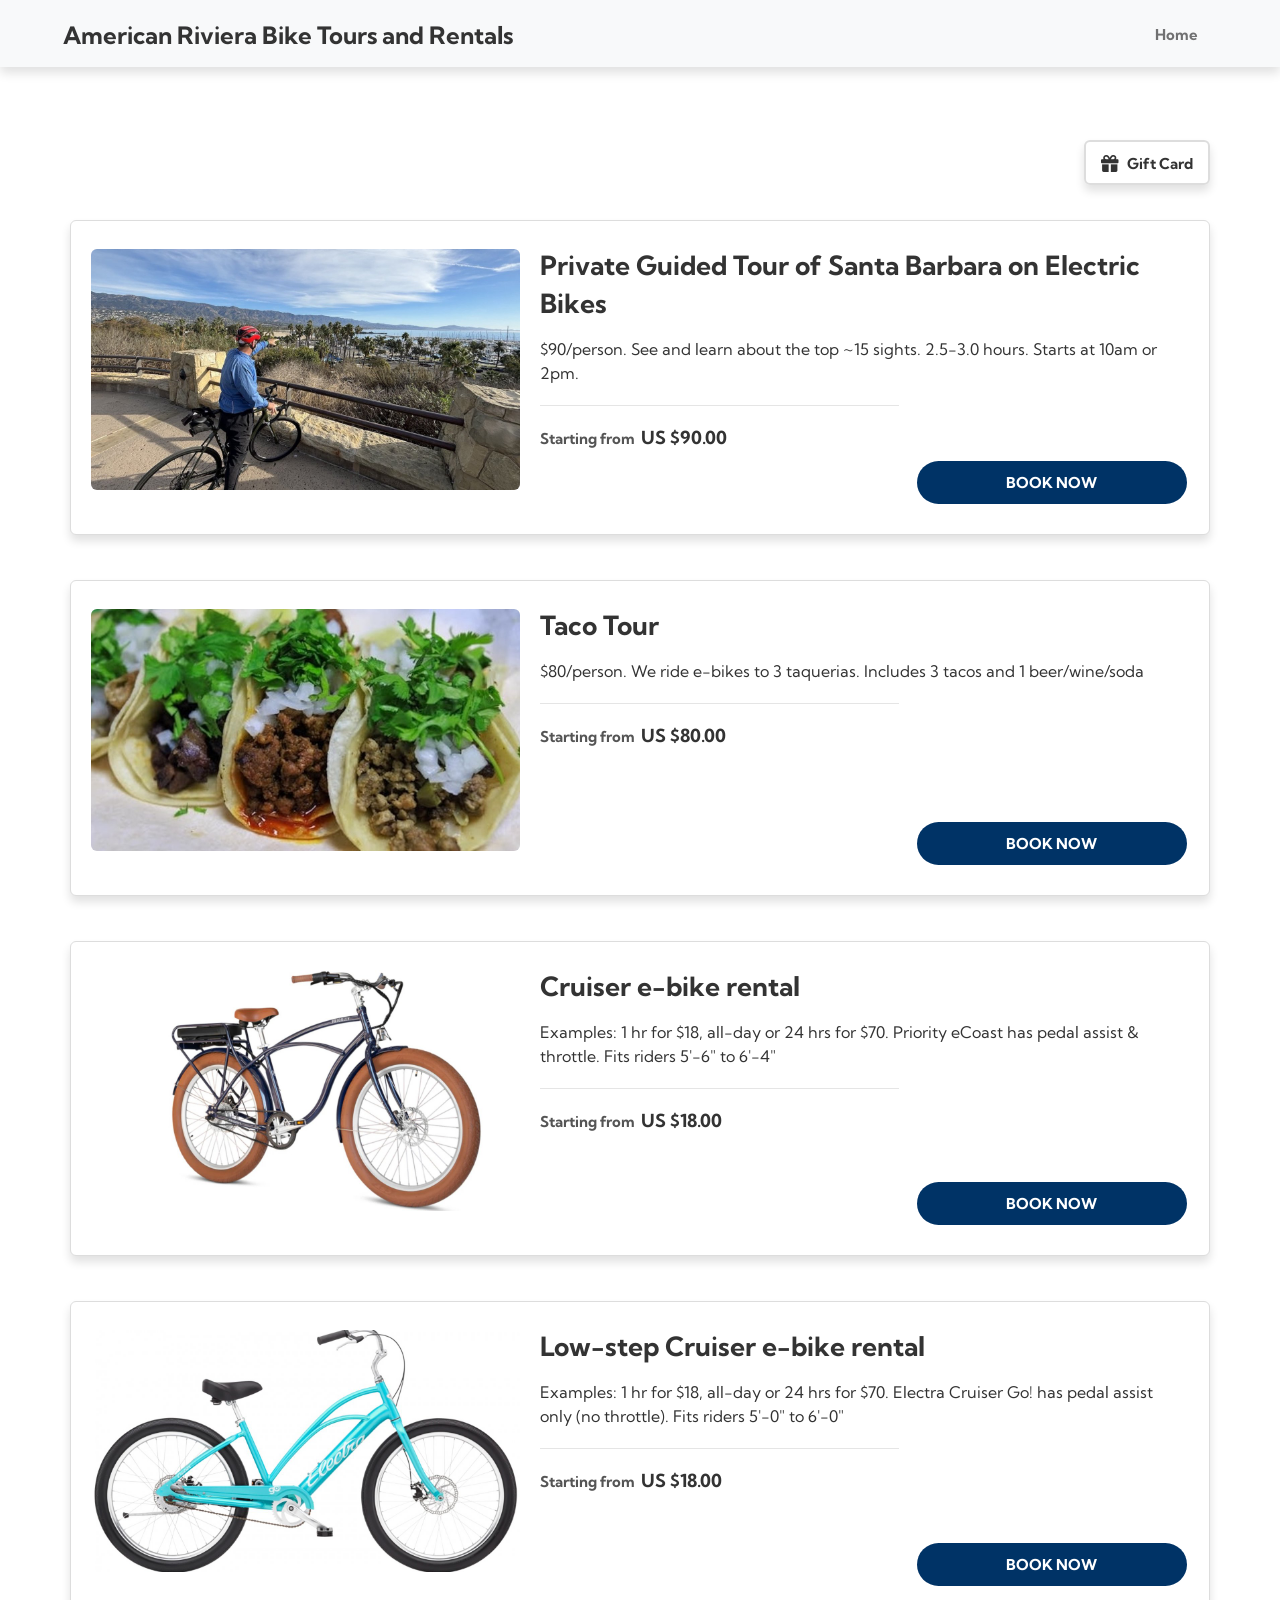
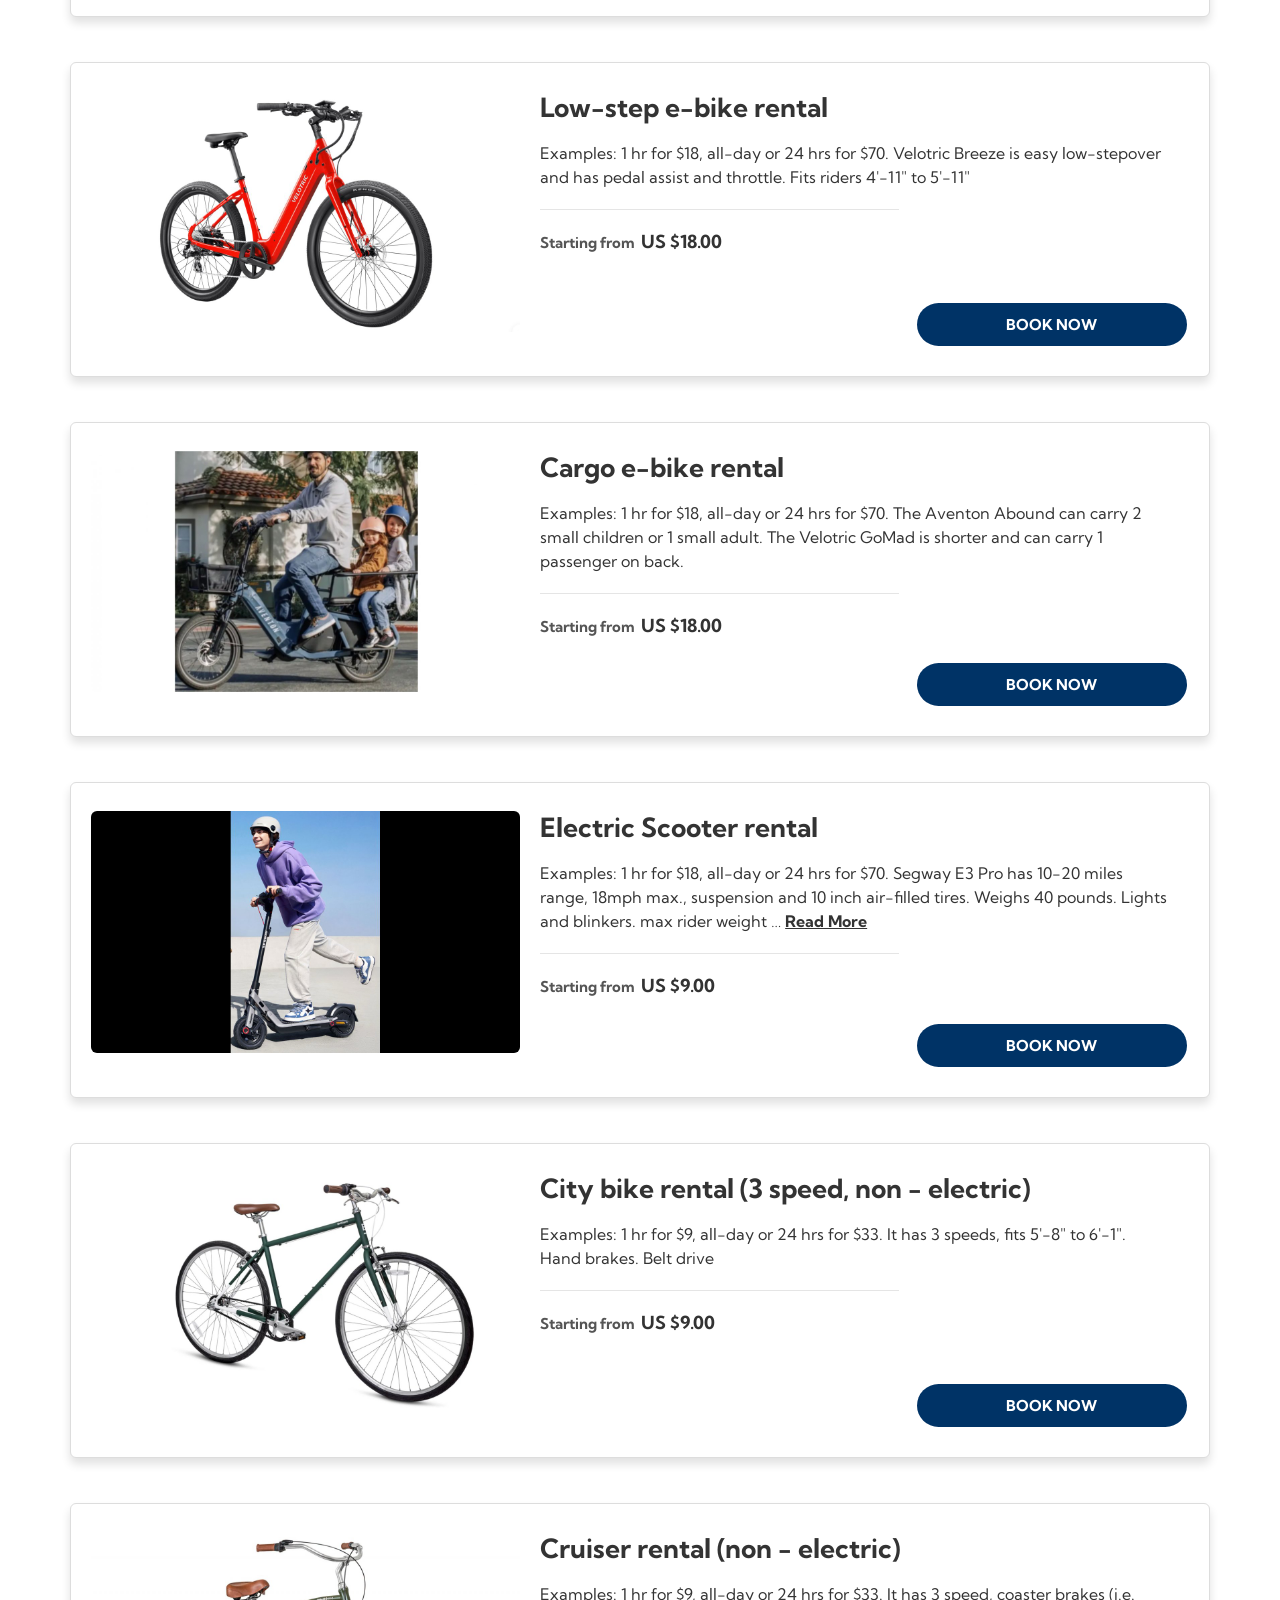
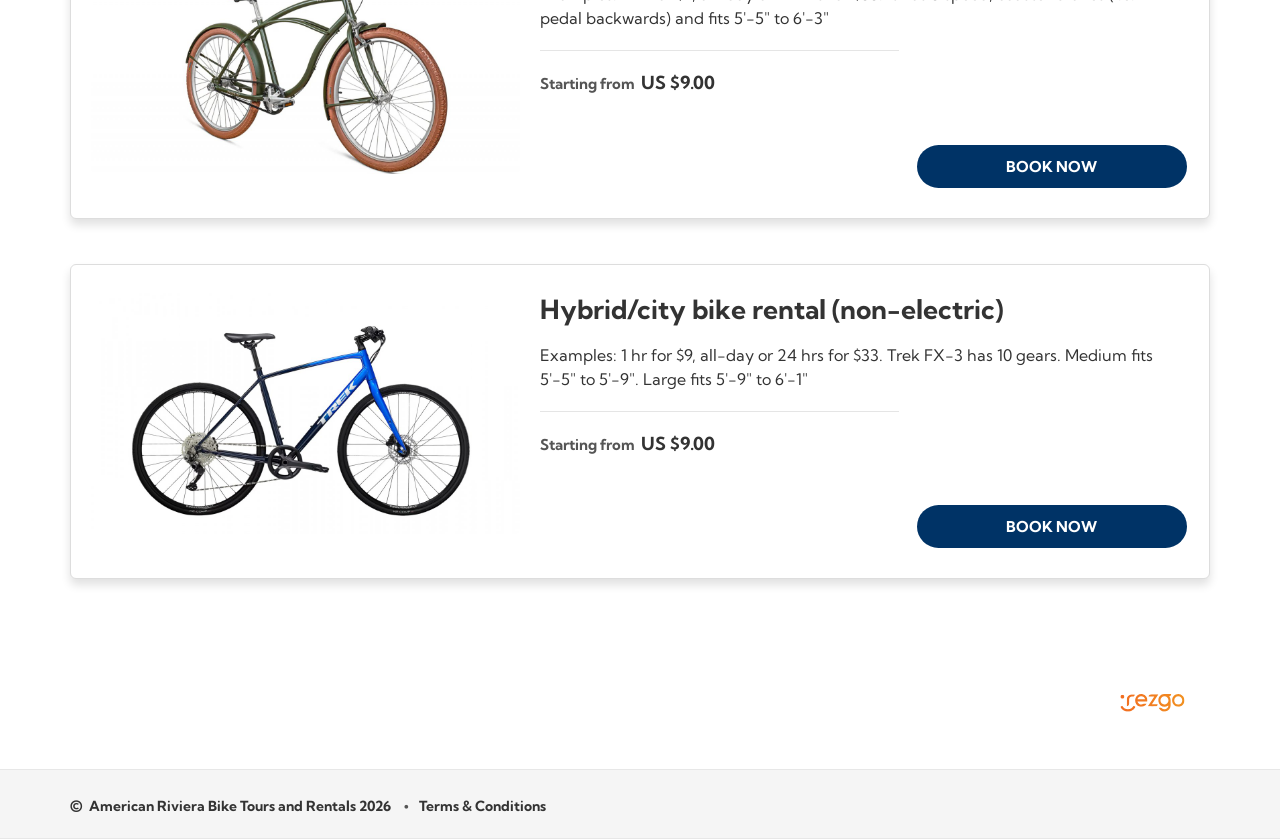
==== index.html @ 4d736d2f "first commit Co-Authored-By: Claude Opus 4.8 <noreply@anthropic.com> Claude-Session: https://claude." ====
<!DOCTYPE html>
<html lang="en">
<head>
  <meta charset="utf-8">
  <meta name="viewport" content="width=device-width, initial-scale=1, maximum-scale=5">
  <meta name="description" content="Rezgo | Tour and Activity Booking">
  <meta name="author" content="Rezgo">
  <title>American Riviera Bike Tours and Rentals | Home</title>

  <!-- Local vendor styles (were CDN: Bootstrap 5.2.1, Font Awesome, Google Fonts) -->
  <link href="assets/css/bootstrap.min.css" rel="stylesheet">
  <link href="assets/css/fontawesome.min.css" rel="stylesheet">
  <link href="assets/css/fonts.css" rel="stylesheet">
  <!-- Rezgo default template stylesheet (vendored, Google-Fonts imports removed) -->
  <link href="assets/css/rezgo.css?v=14.7.16" rel="stylesheet">

  <!-- Rezgo default template theme (from original inline <style>) -->
  <style>
    :root {
      --transition: 0.3s ease all;
      --default-box-shadow: rgb(0 0 0 / 12%) 0px 6px 10px;
      --subtle-gray: rgba(0,0,0,0.03);
      --header-gray: hsl(210, 0%, 33%);
      --subheader-gray: hsl(210, 0%, 55%);
      --hover-text-color: rgba(0,0,0,0.65);
      --kumbh: 'Kumbh Sans', sans-serif;
      --rezgo-orange: #ff6a0e;
      --rezgo-teal: #007F82;
      --navy-blue: #0D4191;
      --blue: #003366;
      --green: #398439;
      --yellow: #FF9900;
      --red: #CC0000;
      --dark-red: #990000;
    }
    body { font-family: var(--kumbh); margin-top: 100px; }
    .container { width: auto; padding: 5px 15px; }
    #rezgo-default-header { box-shadow: var(--default-box-shadow); padding: 3px 0 0px; }
    .navbar-header { display: flex; align-items: center; }
    .navbar-expand-lg .navbar-collapse { flex-basis: 100%; }
    #rezgo-default-header .rezgo-default-brand {
      font-size: 24px; font-weight: 600; color: #333; white-space: nowrap;
      overflow: hidden; transition: var(--transition); padding: 15px 0;
      overflow-x: hidden; width: 80%;
    }
    .navbar-company-logo { height: auto; padding: 0; }
    .navbar-toggle { margin-left: auto; }
    .company-logo-img { width: 100%; height: auto; object-fit: contain; max-width: 130px; aspect-ratio: 2 / 1; }
    #rezgo-default-header .rezgo-default-brand:hover { opacity: 0.70; }
    .rezgo-default-list-items { font-size: 15px; font-weight: 600; padding: 5px 15px 5px 0; }
    .rezgo-default-wrapper { max-width:1170px; margin:0 auto; }
    footer {
      padding: 15px 0 5px; background-color: #f5f5f5;
      border-top: 1px solid #e7e7e7; border-bottom: 1px solid #e7e7e7; font-size: 14px;
    }
    .rezgo-footer-brand, .rezgo-footer-brand a {
      font-weight: 600; color: #333; transition: var(--transition); text-decoration: none;
    }
    .rezgo-footer-brand a:hover { opacity: 0.70; text-decoration: none; }
    .rezgo-default-footer-copyright { font-size: 20px; margin-right: 3px; }
    .rezgo-default-footer-separator {
      display: inline-block; font-size: 20px; margin: 0 10px; color: #555;
      transform: scale(1.4); transform-origin: center;
    }
    @media (min-width: 768px){
      .rezgo-default-wrapper { display: flex; align-items: center; }
      .navbar-collapse { margin-left: auto!important; }
    }
    @media (min-width: 768px){
      .navbar>.container .navbar-brand { margin-left: 0; }
    }
    @media only screen and (min-device-width : 320px) and (max-device-width : 480px) {
      #rezgo-default-header .rezgo-default-brand { text-overflow: ellipsis; width: 70%; font-size: 20px; }
    }
  </style>
  <style>
    /* Change button label of 'more detail' on list page */
    .rezgo-btn-detail span { display:none; }
    .rezgo-btn-detail:after { content: 'Book Now'; }
  </style>
</head>
<body>
    <!-- Start: HEADER -->
    <header>
      <nav id="rezgo-default-header" class="navbar navbar-expand-lg bg-light fixed-top" role="navigation">
        <div class="container-md rezgo-default-wrapper">
          <a class="navbar-brand rezgo-default-brand" href="index.html">American Riviera Bike Tours and Rentals</a>
          <button type="button" class="navbar-toggler" data-bs-toggle="collapse" data-bs-target="#navbarToggle" aria-controls="navbarToggle" aria-expanded="false" aria-label="Toggle navigation">
            <span class="navbar-toggler-icon"></span>
          </button>
          <div id="navbarToggle" class="collapse navbar-collapse">
            <ul class="nav navbar-nav navbar-right ms-auto mb-lg-0">
              <li class="rezgo-default-list-items nav-item"><a href="index.html" class="nav-link">Home</a></li>
            </ul>
          </div>
        </div>
      </nav>
    </header>
    <!-- End: HEADER -->

    <!-- Start: REZGO (was an iframe on the original site; content inlined for the local rebuild) -->
    <div class="rezgo-default-wrapper">
<div id="rezgo-index-wrp" class="container-fluid rezgo-container" role="main">
  <div class="row">
	  
<div class="col-12 top-bar-order">
	<div class="left-flex-wrap">
			<div id="rezgo-tourlist-promo" class="rezgo-tourlist-promo-container ">
				<a id="rezgo-tourlist-promo-toggle" onclick="$('.rezgo-tourlist-promo').slideToggle(200); $(this).find('.fa-chevron-down').toggleClass('active'); return false;" style=""> 
					<span>
						<i class="fas fa-tags"></i><span>&nbsp;</span>
						Promo Code<span>&nbsp;</span><i class="fas fa-chevron-down "></i>
					</span>
				</a>
				<div class="rezgo-tourlist-promo " style="display:none;">
					<div>
													<form class="form-inline" id="rezgo-promo-form" role="form">
								<input type="text" class="form-control" id="rezgo-promo-code" name="promo" placeholder="Enter Promo Code" value="" required="">
								<div class="input-group-btn">
									<span class="btn-check"></span>
									<button class="btn rezgo-btn-default" type="submit">
										<span>Apply</span>
									</button>
								</div>
							
							</form>
											</div>
				</div>
			</div>
			
			</div> <!-- left-flex-wrap -->
	<div class="right-flex-wrap">
					<div id="rezgo-gift-link-use">
				<a class="rezgo-gift-link" href="https://riviera.rezgo.com/gift-card" target="_parent">
					<i class="fas fa-gift fa-lg"></i><span>&nbsp;Gift Card</span>
				</a>
			</div>
			</div> <!-- right-flex-wrap -->
</div> <!-- top-bar-order -->
	<div class="rezgo-list-view-container">
		<section class="col-12" id="rezgo-list-content" aria-labelledby="rezgo-tour-list"><div class="rezgo-ajax-container" id="rezgo-ajax-container-1" style="display: block;">
					<br>
	
	
		
			
		<div class="rezgo-list-item" id="rezgo-item-364051" role="document" tabindex="0">
			<div class="row rezgo-tour">
				<div class="col-12">
					<div class="row">
							<div class="rezgo-tour-list col-12 float-start">
																	<div class="col-12 col-sm-5 col-md-5 rezgo-list-image float-start">
										<a href="https://riviera.rezgo.com/details/364051/private-guided-tour-of-santa-barbara-on-electric-bikes" target="_parent">
											<img src="assets/img/tours/private-guided-tour-santa-barbara.jpg" border="0" alt="Private Guided Tour of Santa Barbara on Electric Bikes">
										</a>
										<div class="visible-xs visible-sm rezgo-image-spacer"></div>
									</div>
								<h2><a href="https://riviera.rezgo.com/details/364051/private-guided-tour-of-santa-barbara-on-electric-bikes" target="_parent">Private Guided Tour of Santa Barbara on Electric Bikes</a>&nbsp;
									<span class="rezgo-list-star-rating"></span>
								</h2>
																	<p>
										$90/person. See and learn about the top ~15 sights. 2.5-3.0 hours. Starts at 10am or 2pm.									</p>
								<article class="rezgo-info-left col-sm-12 col-md-12 col-lg-4 float-start">
									
																			<p class="rezgo-list-price">
											<strong class="rezgo-starting-label"><span>Starting from</span></strong>
										<span class="rezgo-starting-price"><span>US&nbsp;$90.00</span></span>
										</p>
																	</article>
							</div>
							<div class="col-12 col-sm-12 col-md-12 col-lg-3 float-end rezgo-detail">
								<span class="btn-check"></span>
								<a role="button" href="https://riviera.rezgo.com/details/364051/private-guided-tour-of-santa-barbara-on-electric-bikes" class="btn rezgo-btn-detail btn-lg btn-block" target="_parent"><span>More details</span></a>
							</div>
							<div class="clearfix"></div>
						</div>
				</div><!-- // .row -->
			</div><!-- // .rezgo-tour -->
		</div><!-- // .rezgo-list-item -->
		
			
		<div class="rezgo-list-item" id="rezgo-item-403888" role="document" tabindex="0">
			<div class="row rezgo-tour">
				<div class="col-12">
					<div class="row">
							<div class="rezgo-tour-list col-12 float-start">
																	<div class="col-12 col-sm-5 col-md-5 rezgo-list-image float-start">
										<a href="https://riviera.rezgo.com/details/403888/taco-tour" target="_parent">
											<img src="assets/img/tours/taco-tour.jpg" border="0" alt="Taco Tour">
										</a>
										<div class="visible-xs visible-sm rezgo-image-spacer"></div>
									</div>
								<h2><a href="https://riviera.rezgo.com/details/403888/taco-tour" target="_parent">Taco Tour</a>&nbsp;
									<span class="rezgo-list-star-rating"></span>
								</h2>
																	<p>
										$80/person. We ride e-bikes to 3 taquerias. Includes 3 tacos and 1 beer/wine/soda									</p>
								<article class="rezgo-info-left col-sm-12 col-md-12 col-lg-4 float-start">
									
																			<p class="rezgo-list-price">
											<strong class="rezgo-starting-label"><span>Starting from</span></strong>
										<span class="rezgo-starting-price"><span>US&nbsp;$80.00</span></span>
										</p>
																	</article>
							</div>
							<div class="col-12 col-sm-12 col-md-12 col-lg-3 float-end rezgo-detail">
								<span class="btn-check"></span>
								<a role="button" href="https://riviera.rezgo.com/details/403888/taco-tour" class="btn rezgo-btn-detail btn-lg btn-block" target="_parent"><span>More details</span></a>
							</div>
							<div class="clearfix"></div>
						</div>
				</div><!-- // .row -->
			</div><!-- // .rezgo-tour -->
		</div><!-- // .rezgo-list-item -->
		
			
		<div class="rezgo-list-item" id="rezgo-item-364054" role="document" tabindex="0">
			<div class="row rezgo-tour">
				<div class="col-12">
					<div class="row">
							<div class="rezgo-tour-list col-12 float-start">
																	<div class="col-12 col-sm-5 col-md-5 rezgo-list-image float-start">
										<a href="https://riviera.rezgo.com/details/364054/cruiser-e-bike-rental" target="_parent">
											<img src="assets/img/tours/cruiser-ebike-rental.jpg" border="0" alt="Cruiser e-bike rental">
										</a>
										<div class="visible-xs visible-sm rezgo-image-spacer"></div>
									</div>
								<h2><a href="https://riviera.rezgo.com/details/364054/cruiser-e-bike-rental" target="_parent">Cruiser e-bike rental</a>&nbsp;
									<span class="rezgo-list-star-rating"></span>
								</h2>
																	<p>
										Examples: 1 hr for $18, all-day or 24 hrs for $70. Priority eCoast has pedal assist &amp; throttle. Fits riders 5'-6" to 6'-4"									</p>
								<article class="rezgo-info-left col-sm-12 col-md-12 col-lg-4 float-start">
									
																			<p class="rezgo-list-price">
											<strong class="rezgo-starting-label"><span>Starting from</span></strong>
										<span class="rezgo-starting-price"><span>US&nbsp;$18.00</span></span>
										</p>
																	</article>
							</div>
							<div class="col-12 col-sm-12 col-md-12 col-lg-3 float-end rezgo-detail">
								<span class="btn-check"></span>
								<a role="button" href="https://riviera.rezgo.com/details/364054/cruiser-e-bike-rental" class="btn rezgo-btn-detail btn-lg btn-block" target="_parent"><span>More details</span></a>
							</div>
							<div class="clearfix"></div>
						</div>
				</div><!-- // .row -->
			</div><!-- // .rezgo-tour -->
		</div><!-- // .rezgo-list-item -->
		
			
		<div class="rezgo-list-item" id="rezgo-item-364604" role="document" tabindex="0">
			<div class="row rezgo-tour">
				<div class="col-12">
					<div class="row">
							<div class="rezgo-tour-list col-12 float-start">
																	<div class="col-12 col-sm-5 col-md-5 rezgo-list-image float-start">
										<a href="https://riviera.rezgo.com/details/364604/low-step-cruiser-e-bike-rental" target="_parent">
											<img src="assets/img/tours/low-step-cruiser-ebike-rental.jpg" border="0" alt="Low-step Cruiser e-bike rental">
										</a>
										<div class="visible-xs visible-sm rezgo-image-spacer"></div>
									</div>
								<h2><a href="https://riviera.rezgo.com/details/364604/low-step-cruiser-e-bike-rental" target="_parent">Low-step Cruiser e-bike rental</a>&nbsp;
									<span class="rezgo-list-star-rating"></span>
								</h2>
																	<p>
										Examples: 1 hr for $18, all-day or 24 hrs for $70. Electra Cruiser Go! has pedal assist only (no throttle). Fits riders 5'-0" to 6'-0"									</p>
								<article class="rezgo-info-left col-sm-12 col-md-12 col-lg-4 float-start">
									
																			<p class="rezgo-list-price">
											<strong class="rezgo-starting-label"><span>Starting from</span></strong>
										<span class="rezgo-starting-price"><span>US&nbsp;$18.00</span></span>
										</p>
																	</article>
							</div>
							<div class="col-12 col-sm-12 col-md-12 col-lg-3 float-end rezgo-detail">
								<span class="btn-check"></span>
								<a role="button" href="https://riviera.rezgo.com/details/364604/low-step-cruiser-e-bike-rental" class="btn rezgo-btn-detail btn-lg btn-block" target="_parent"><span>More details</span></a>
							</div>
							<div class="clearfix"></div>
						</div>
				</div><!-- // .row -->
			</div><!-- // .rezgo-tour -->
		</div><!-- // .rezgo-list-item -->
		
			
		<div class="rezgo-list-item" id="rezgo-item-405838" role="document" tabindex="0">
			<div class="row rezgo-tour">
				<div class="col-12">
					<div class="row">
							<div class="rezgo-tour-list col-12 float-start">
																	<div class="col-12 col-sm-5 col-md-5 rezgo-list-image float-start">
										<a href="https://riviera.rezgo.com/details/405838/low-step-e-bike-rental" target="_parent">
											<img src="assets/img/tours/low-step-ebike-rental.jpg" border="0" alt="Low-step e-bike rental">
										</a>
										<div class="visible-xs visible-sm rezgo-image-spacer"></div>
									</div>
								<h2><a href="https://riviera.rezgo.com/details/405838/low-step-e-bike-rental" target="_parent">Low-step e-bike rental</a>&nbsp;
									<span class="rezgo-list-star-rating"></span>
								</h2>
																	<p>
										Examples: 1 hr for $18, all-day or 24 hrs for $70. Velotric Breeze is easy low-stepover and has pedal assist and throttle. Fits riders 4'-11" to 5'-11"									</p>
								<article class="rezgo-info-left col-sm-12 col-md-12 col-lg-4 float-start">
									
																			<p class="rezgo-list-price">
											<strong class="rezgo-starting-label"><span>Starting from</span></strong>
										<span class="rezgo-starting-price"><span>US&nbsp;$18.00</span></span>
										</p>
																	</article>
							</div>
							<div class="col-12 col-sm-12 col-md-12 col-lg-3 float-end rezgo-detail">
								<span class="btn-check"></span>
								<a role="button" href="https://riviera.rezgo.com/details/405838/low-step-e-bike-rental" class="btn rezgo-btn-detail btn-lg btn-block" target="_parent"><span>More details</span></a>
							</div>
							<div class="clearfix"></div>
						</div>
				</div><!-- // .row -->
			</div><!-- // .rezgo-tour -->
		</div><!-- // .rezgo-list-item -->
		
			
		<div class="rezgo-list-item" id="rezgo-item-364116" role="document" tabindex="0">
			<div class="row rezgo-tour">
				<div class="col-12">
					<div class="row">
							<div class="rezgo-tour-list col-12 float-start">
																	<div class="col-12 col-sm-5 col-md-5 rezgo-list-image float-start">
										<a href="https://riviera.rezgo.com/details/364116/cargo-e-bike-rental" target="_parent">
											<img src="assets/img/tours/cargo-ebike-rental.jpg" border="0" alt="Cargo e-bike rental">
										</a>
										<div class="visible-xs visible-sm rezgo-image-spacer"></div>
									</div>
								<h2><a href="https://riviera.rezgo.com/details/364116/cargo-e-bike-rental" target="_parent">Cargo e-bike rental</a>&nbsp;
									<span class="rezgo-list-star-rating"></span>
								</h2>
																	<p>
										Examples: 1 hr for $18, all-day or 24 hrs for $70. The Aventon Abound can carry 2 small children or 1 small adult. The Velotric GoMad is shorter and can carry 1 passenger on back.									</p>
								<article class="rezgo-info-left col-sm-12 col-md-12 col-lg-4 float-start">
									
																			<p class="rezgo-list-price">
											<strong class="rezgo-starting-label"><span>Starting from</span></strong>
										<span class="rezgo-starting-price"><span>US&nbsp;$18.00</span></span>
										</p>
																	</article>
							</div>
							<div class="col-12 col-sm-12 col-md-12 col-lg-3 float-end rezgo-detail">
								<span class="btn-check"></span>
								<a role="button" href="https://riviera.rezgo.com/details/364116/cargo-e-bike-rental" class="btn rezgo-btn-detail btn-lg btn-block" target="_parent"><span>More details</span></a>
							</div>
							<div class="clearfix"></div>
						</div>
				</div><!-- // .row -->
			</div><!-- // .rezgo-tour -->
		</div><!-- // .rezgo-list-item -->
		
			
		<div class="rezgo-list-item" id="rezgo-item-410020" role="document" tabindex="0">
			<div class="row rezgo-tour">
				<div class="col-12">
					<div class="row">
							<div class="rezgo-tour-list col-12 float-start">
																	<div class="col-12 col-sm-5 col-md-5 rezgo-list-image float-start">
										<a href="https://riviera.rezgo.com/details/410020/electric-scooter-rental" target="_parent">
											<img src="assets/img/tours/electric-scooter-rental.jpg" border="0" alt="Electric Scooter rental">
										</a>
										<div class="visible-xs visible-sm rezgo-image-spacer"></div>
									</div>
								<h2><a href="https://riviera.rezgo.com/details/410020/electric-scooter-rental" target="_parent">Electric Scooter rental</a>&nbsp;
									<span class="rezgo-list-star-rating"></span>
								</h2>
																	<p>
										Examples: 1 hr for $18, all-day or 24 hrs for $70. Segway E3 Pro has 10-20 miles range, 18mph max., suspension and 10 inch air-filled tires. Weighs 40 pounds. Lights and blinkers. max rider weight												…  <a class="underline-link" href="https://riviera.rezgo.com/details/410020/electric-scooter-rental" target="_parent">read more</a>
																				</p>
								<article class="rezgo-info-left col-sm-12 col-md-12 col-lg-4 float-start">
									
																			<p class="rezgo-list-price">
											<strong class="rezgo-starting-label"><span>Starting from</span></strong>
										<span class="rezgo-starting-price"><span>US&nbsp;$9.00</span></span>
										</p>
																	</article>
							</div>
							<div class="col-12 col-sm-12 col-md-12 col-lg-3 float-end rezgo-detail">
								<span class="btn-check"></span>
								<a role="button" href="https://riviera.rezgo.com/details/410020/electric-scooter-rental" class="btn rezgo-btn-detail btn-lg btn-block" target="_parent"><span>More details</span></a>
							</div>
							<div class="clearfix"></div>
						</div>
				</div><!-- // .row -->
			</div><!-- // .rezgo-tour -->
		</div><!-- // .rezgo-list-item -->
		
			
		<div class="rezgo-list-item" id="rezgo-item-408925" role="document" tabindex="0">
			<div class="row rezgo-tour">
				<div class="col-12">
					<div class="row">
							<div class="rezgo-tour-list col-12 float-start">
																	<div class="col-12 col-sm-5 col-md-5 rezgo-list-image float-start">
										<a href="https://riviera.rezgo.com/details/408925/city-bike-rental-3-speed-non-electric" target="_parent">
											<img src="assets/img/tours/city-bike-rental-3-speed.jpg" border="0" alt="City bike rental (3 speed, non - electric)">
										</a>
										<div class="visible-xs visible-sm rezgo-image-spacer"></div>
									</div>
								<h2><a href="https://riviera.rezgo.com/details/408925/city-bike-rental-3-speed-non-electric" target="_parent">City bike rental (3 speed, non - electric)</a>&nbsp;
									<span class="rezgo-list-star-rating"></span>
								</h2>
																	<p>
										Examples: 1 hr for $9, all-day or 24 hrs for $33. It has 3 speeds, fits 5'-8" to 6'-1". Hand brakes. Belt drive									</p>
								<article class="rezgo-info-left col-sm-12 col-md-12 col-lg-4 float-start">
									
																			<p class="rezgo-list-price">
											<strong class="rezgo-starting-label"><span>Starting from</span></strong>
										<span class="rezgo-starting-price"><span>US&nbsp;$9.00</span></span>
										</p>
																	</article>
							</div>
							<div class="col-12 col-sm-12 col-md-12 col-lg-3 float-end rezgo-detail">
								<span class="btn-check"></span>
								<a role="button" href="https://riviera.rezgo.com/details/408925/city-bike-rental-3-speed-non-electric" class="btn rezgo-btn-detail btn-lg btn-block" target="_parent"><span>More details</span></a>
							</div>
							<div class="clearfix"></div>
						</div>
				</div><!-- // .row -->
			</div><!-- // .rezgo-tour -->
		</div><!-- // .rezgo-list-item -->
		
			
		<div class="rezgo-list-item" id="rezgo-item-364122" role="document" tabindex="0">
			<div class="row rezgo-tour">
				<div class="col-12">
					<div class="row">
							<div class="rezgo-tour-list col-12 float-start">
																	<div class="col-12 col-sm-5 col-md-5 rezgo-list-image float-start">
										<a href="https://riviera.rezgo.com/details/364122/cruiser-rental-non-electric" target="_parent">
											<img src="assets/img/tours/cruiser-rental-non-electric.jpg" border="0" alt="Cruiser rental (non - electric)">
										</a>
										<div class="visible-xs visible-sm rezgo-image-spacer"></div>
									</div>
								<h2><a href="https://riviera.rezgo.com/details/364122/cruiser-rental-non-electric" target="_parent">Cruiser rental (non - electric)</a>&nbsp;
									<span class="rezgo-list-star-rating"></span>
								</h2>
																	<p>
										Examples: 1 hr for $9, all-day or 24 hrs for $33. It has 3 speed, coaster brakes (i.e. pedal backwards) and fits 5'-5" to 6'-3"									</p>
								<article class="rezgo-info-left col-sm-12 col-md-12 col-lg-4 float-start">
									
																			<p class="rezgo-list-price">
											<strong class="rezgo-starting-label"><span>Starting from</span></strong>
										<span class="rezgo-starting-price"><span>US&nbsp;$9.00</span></span>
										</p>
																	</article>
							</div>
							<div class="col-12 col-sm-12 col-md-12 col-lg-3 float-end rezgo-detail">
								<span class="btn-check"></span>
								<a role="button" href="https://riviera.rezgo.com/details/364122/cruiser-rental-non-electric" class="btn rezgo-btn-detail btn-lg btn-block" target="_parent"><span>More details</span></a>
							</div>
							<div class="clearfix"></div>
						</div>
				</div><!-- // .row -->
			</div><!-- // .rezgo-tour -->
		</div><!-- // .rezgo-list-item -->
		
			
		<div class="rezgo-list-item" id="rezgo-item-364100" role="document" tabindex="0">
			<div class="row rezgo-tour">
				<div class="col-12">
					<div class="row">
							<div class="rezgo-tour-list col-12 float-start">
																	<div class="col-12 col-sm-5 col-md-5 rezgo-list-image float-start">
										<a href="https://riviera.rezgo.com/details/364100/hybridcity-bike-rental-non-electric" target="_parent">
											<img src="assets/img/tours/hybrid-city-bike-rental-non-electric.jpg" border="0" alt="Hybrid/city bike rental (non-electric)">
										</a>
										<div class="visible-xs visible-sm rezgo-image-spacer"></div>
									</div>
								<h2><a href="https://riviera.rezgo.com/details/364100/hybridcity-bike-rental-non-electric" target="_parent">Hybrid/city bike rental (non-electric)</a>&nbsp;
									<span class="rezgo-list-star-rating"></span>
								</h2>
																	<p>
										Examples: 1 hr for $9, all-day or 24 hrs for $33. Trek FX-3 has 10 gears. Medium fits 5'-5" to 5'-9". Large fits 5'-9" to 6'-1"									</p>
								<article class="rezgo-info-left col-sm-12 col-md-12 col-lg-4 float-start">
									
																			<p class="rezgo-list-price">
											<strong class="rezgo-starting-label"><span>Starting from</span></strong>
										<span class="rezgo-starting-price"><span>US&nbsp;$9.00</span></span>
										</p>
																	</article>
							</div>
							<div class="col-12 col-sm-12 col-md-12 col-lg-3 float-end rezgo-detail">
								<span class="btn-check"></span>
								<a role="button" href="https://riviera.rezgo.com/details/364100/hybridcity-bike-rental-non-electric" class="btn rezgo-btn-detail btn-lg btn-block" target="_parent"><span>More details</span></a>
							</div>
							<div class="clearfix"></div>
						</div>
				</div><!-- // .row -->
			</div><!-- // .rezgo-tour -->
		</div><!-- // .rezgo-list-item -->
		
	
</div>
</section>
		<div class="col-12" id="rezgo-list-content-footer"></div>
		<div class="col-12" id="rezgo-list-content-more">
			<button type="button" class="btn btn-default btn-lg btn-block" id="rezgo-index-more-button" data-rezgo-page="1">
				<span><i class="fas fa-list" style="margin-right: 15px;"></i>Load more items </span>
				<!-- <span> More Items &hellip;</span> -->
			</button>
		</div>
		<div class="col-12" id="rezgo-list-content-bottom">&nbsp;</div>
	</div><!-- // .rezgo-list-container -->
</div><!-- // .rezgo-container -->
 
<div class="container-fluid">
	<div id="rezgo-seal-refid-container">
		 
			</div>
			<div style="float:right;height:auto;margin:10px;display:table;">
			<div style="display:table-cell;vertical-align:bottom;">
				<div style="font-size:24px;">
					<a href="http://www.rezgo.com/features/online-booking/" title="Powering Tour and Activity Businesses Worldwide" style="color:#333;text-decoration:none;" target="_blank">
						<span style="display:inline-block;width:65px;height:65px;text-indent:-9999px;margin-left:4px;background:url(assets/img/rezgo-logo.svg) no-repeat; background-size:contain;">Rezgo</span>
					</a>
				</div>
			</div>
		</div>
</div>
</div><div style="clear: both; display: block; height: 0px;"></div>
    </div>
    <!-- End: REZGO -->

    <!-- Start: FOOTER -->
    <footer>
      <div class="container rezgo-default-wrapper">
        <p class="rezgo-footer-brand"> <span class="rezgo-default-footer-copyright">&copy;</span> American Riviera Bike Tours and Rentals 2026 <span class="rezgo-default-footer-separator">&middot;</span><a href="terms.html">Terms &amp; Conditions</a></p>
      </div>
    </footer>
    <!-- End: FOOTER -->

  <!-- Local vendor scripts -->
  <script src="assets/js/jquery.min.js"></script>
  <script src="assets/js/bootstrap.bundle.min.js"></script>
</body>
</html>
---- assets/css/fonts.css ----
/* Local @font-face for Kumbh Sans + Lato (replaces Google Fonts) */
@font-face{font-family:'Kumbh Sans';font-style:normal;font-weight:300;font-display:swap;src:url('../fonts/kumbh-sans-latin-300-normal.woff2') format('woff2');}
@font-face{font-family:'Kumbh Sans';font-style:normal;font-weight:400;font-display:swap;src:url('../fonts/kumbh-sans-latin-400-normal.woff2') format('woff2');}
@font-face{font-family:'Kumbh Sans';font-style:normal;font-weight:700;font-display:swap;src:url('../fonts/kumbh-sans-latin-700-normal.woff2') format('woff2');}
@font-face{font-family:'Lato';font-style:normal;font-weight:300;font-display:swap;src:url('../fonts/lato-latin-300-normal.woff2') format('woff2');}
@font-face{font-family:'Lato';font-style:normal;font-weight:400;font-display:swap;src:url('../fonts/lato-latin-400-normal.woff2') format('woff2');}
@font-face{font-family:'Lato';font-style:normal;font-weight:700;font-display:swap;src:url('../fonts/lato-latin-700-normal.woff2') format('woff2');}
---- assets/css/rezgo.css ----
@charset "UTF-8";
 

:root {
	--transition: 0.3s ease all;
	--default-box-shadow: rgb(0 0 0 / 12%) 0px 6px 10px;
	--strong-box-shadow: rgb(0 0 0 / 25%) 0px 9px 15px;
	
	--kumbh: 'Kumbh Sans', sans-serif;
	--lato: 'Lato', sans-serif;
	--fontawesome: 'Font Awesome 5 Pro';

	--font-light: 300;
	--font-normal: 500;
	--font-heavy: 600;
	--font-heaviest: 700;

	--booking-receipt-gutter: 100px;
	--booking-receipt-gutter-m: 20px;
	
	
	--background: #ffffff;
	--dark-background: #000000;
	--grey-background: #eeeeee;
	
	--black-text: #333333;
	--white-text: #ffffff;
	--grey-text: #eeeeee;
	
	--header-text: hsl(210, 0%, 33%);
	--subheader-text: hsl(210, 0%, 55%);
	
	--loading-gray: #f4f4f4;
	
	--rezgo-blue: #003366;
	--rezgo-orange: #ff6a0e;
	--rezgo-yellow: #FF9900;
	
	--header: #36669d;
	
	--calendar-avail: #0D4191;
	--calendar-full: #FF9900;
	--calendar-active: #449d44;
	
	--success-color: #398439;
	--error-color: #CC0000;
	--notification-color: #990000;
	
	--select-btn-color: rgba(50, 151, 211, .60);
	--box-shadow: 0 2px 4px rgba(0, 0, 0, 0.1);
	--payment-selected-color: #0570DE;
	--payment-default-color: rgb(109, 110, 120);
	--payment-hovered-color: rgb(48, 49, 61);
	--payment-border-color: rgb(230, 230, 230);
	
}

/* additional bootstrap defaults */
html {
	font-size: 10px;
}

body {
	font-family: var(--kumbh);
	font-weight: var(--font-normal);
	line-height: 1.42857143;
	color: var(--black-text);
	background-color: var(--background);
	font-size: 1.4rem;
}

.container .jumbotron,
.container-fluid .jumbotron {
	border-radius: 6px;
}

b,
strong {
	font-weight: 700;
}

hr {
	margin-top: 20px;
	margin-bottom: 20px;
	opacity: 1;
}

a {
	color: #333;
    text-decoration: none;
    cursor: pointer;
}

a:focus,
a:hover {
	color: #333;
	text-decoration: underline;
}

h1,
h2,
h3 {
	margin-top: 20px;
	margin-bottom: 10px;
}

.h2,
h2 {
	font-size: 30px;
}

.h3,
h3 {
	font-size: 24px;
}

.h4,
h4 {
	font-size: 18px;
}

.h5,
h5 {
	font-size: 14px;
}

.h6,
h6 {
	font-size: 12px;
}

ol,
ul {
	padding-left: 40px;
}

hr {
	margin-top: 20px;
	margin-bottom: 20px;
	border: 0;
	border-top: 1px solid var(--grey-text);
}

blockquote {
	padding: 10px 20px;
	margin: 0 0 20px;
	font-size: 17.5px;
	border-left: 5px solid var(--grey-text);
}

pre {
	display: block;
	padding: 9.5px;
	margin: 0 0 10px;
	font-size: 13px;
	line-height: 1.42857143;
	color: var(--black-text);
	word-break: break-all;
	word-wrap: break-word;
	background-color: #f5f5f5;
	border: 1px solid #ccc;
	border-radius: 4px;
}

.container-fluid {
	padding-right: 15px;
    padding-left: 15px;
    margin-right: auto;
    margin-left: auto;
	width: auto;
}

.tooltip {
	font-size: 1.3rem;
}

.form-control {
	font-size: 14px;
}

.btn-block {
	display: block;
	width: 100%;
}

.btn {
	font-size: 14px;
	padding: 6px 12px;
}

.btn-default {
	color: var(--black-text);
	background-color: var(--background);
	border-color: #ccc;
}

.btn-primary {
	border-color: inherit;
}

.btn-primary:focus,
.btn-primary:hover {
	background-color: var(--rezgo-blue);
	background-position: 0 -15px;
}

.panel-body {
	padding: 15px;
	border-radius: 6px;
}

.panel {
	background-color: var(--background);
	border: 1px solid transparent;
}

.panel-default {
	border-color: #ddd;
}

.panel-group {
	margin-bottom: 20px;
}

.panel-group .panel+.panel {
	margin-top: 5px;
}

.panel-group .panel {
	margin-bottom: 0;
	border-radius: 6px;
}

.btn-group-vertical>.btn-group:after,
.btn-group-vertical>.btn-group:before,
.btn-toolbar:after,
.btn-toolbar:before,
.clearfix:after,
.clearfix:before,
.container-fluid:after,
.container-fluid:before,
.container:after,
.container:before,
.dl-horizontal dd:after,
.dl-horizontal dd:before,
.form-horizontal .form-group:after,
.form-horizontal .form-group:before,
.modal-footer:after,
.modal-footer:before,
.nav:after,
.nav:before,
.navbar-collapse:after,
.navbar-collapse:before,
.navbar-header:after,
.navbar-header:before,
.navbar:after,
.navbar:before,
.pager:after,
.pager:before,
.panel-body:after,
.panel-body:before,
.row:after,
.row:before {
	display: table;
	content: " ";
}

.btn-group-vertical>.btn-group:after,
.btn-toolbar:after,
.clearfix:after,
.container-fluid:after,
.container:after,
.dl-horizontal dd:after,
.form-horizontal .form-group:after,
.modal-footer:after,
.nav:after,
.navbar-collapse:after,
.navbar-header:after,
.navbar:after,
.pager:after,
.panel-body:after,
.row:after {
	clear: both;
}

.panel-title>.small,
.panel-title>.small>a,
.panel-title>a,
.panel-title>small,
.panel-title>small>a {
	color: inherit;
}

.panel-collapse.in {
	display: block;
	border: 0;
}

.panel-collapse.in .panel-body {
	padding: 15px;
	border: 0;
}

select[multiple],
select[size] {
	height: auto;
}

.has-error .form-control,
#rezgo-404-search.has-error,
.chosen-container .chosen-single.has-error,
.chosen-container .chosen-choices.has-error,
#gift-card-number.has-error,
#rezgo-billing-form .form-control.error {
	border: 2px solid var(--error-color)!important;
}

#card-errors,
#rezgo-tips .help-block,
#payment_info .help-block,
.text-danger,
.gift-card-empty-warning,
.error,
.payment_method_error,
.has-error .checkbox,
.has-error .checkbox-inline,
.has-error .control-label,
.has-error .help-block,
.has-error .radio,
.has-error .radio-inline,
.has-error.checkbox label,
.has-error.checkbox-inline label,
.has-error.radio label,
.has-error.radio-inline label {
	color: var(--error-color);
	font-weight: var(--font-heavy);
	font-size: 1.35rem;
}	

.alert {
	padding: 15px;
	margin-bottom: 20px;
	border: 1px solid transparent;
	border-radius: 4px;
}

.alert-warning {
    background-image: -webkit-linear-gradient(top,#fcf8e3 0,#f8efc0 100%);
    background-image: -o-linear-gradient(top,#fcf8e3 0,#f8efc0 100%);
    background-image: -webkit-gradient(linear,left top,left bottom,from(#fcf8e3),to(#f8efc0));
    background-image: linear-gradient(to bottom,#fcf8e3 0,#f8efc0 100%);
    background-repeat: repeat-x;
    border-color: #f5e79e;
	color: var(--error-color);
}

.has-error .form-control {
	border-color: var(--error-color);
	-webkit-box-shadow: inset 0 1px 1px rgb(0 0 0 / 8%);
	box-shadow: inset 0 1px 1px rgb(0 0 0 / 8%);
}


.jumbotron {
	padding-right: 30px !important;
	padding-left: 30px !important;
	margin-bottom: 30px;
	background: var(--background);
}

.jumbotron p {
	margin-bottom: 15px;
	font-size: 21px;
	font-weight: var(--font-normal);
}

label {
	display: inline-block;
	max-width: 100%;
	margin-bottom: 5px;
}

.checkout-page-title,
h3.payment-request-header,
h3.gc-page-header {
	font-size: 1.9rem;
	font-weight: var(--font-heavy);
	margin: 1rem 0;
	line-height: 1.33;
	padding-left: 0;
	margin-bottom: 30px;
}


.form-group {
	margin-bottom: 15px;
}

.form-control {
	display: block;
	width: 100%;
	height: 34px;
	padding: 6px 12px;
	font-size: 14px;
	line-height: 1.42857143;
	color: #555;
	background-color: var(--background);
	background-image: none;
	border: 1px solid #ccc;
	border-radius: 4px;
	-webkit-box-shadow: inset 0 1px 1px rgb(0 0 0 / 8%);
	box-shadow: inset 0 1px 1px rgb(0 0 0 / 8%);
	-webkit-transition: border-color ease-in-out .15s, -webkit-box-shadow ease-in-out .15s;
	-o-transition: border-color ease-in-out .15s, box-shadow ease-in-out .15s;
	transition: border-color ease-in-out .15s, box-shadow ease-in-out .15s;
}

.form-select {
	height: 34px;
	padding: 6px 12px;
	font-size: 14px;
}

.btn-group-lg>.btn,
.btn-lg {
	padding: 10px 16px;
	font-size: 18px;
	line-height: 1.3333333;
	border-radius: 6px;
}

table {
	background-color: transparent;
}

.table {
	color: unset;
}

td,
th {
	border-color: inherit;
	border-style: solid;
	border-width: 1px;
}

table[border="0"] tr,
table[border="0"] td {
	border: 0;
}

@media (min-width: 768px) {
	.form-inline .form-control {
		display: inline-block;
		width: auto;
		vertical-align: middle;
	}
}

@media screen and (min-width: 768px) {
	.jumbotron {
		padding-top: 48px;
		padding-bottom: 48px;
	}
	.jumbotron .h1,
	.jumbotron h1 {
		font-size: 63px;
	}
}

/* additional bootstrap defaults */
.underline-link {
	color: var(--black-text);
	outline: 0;
	text-transform: capitalize;
	text-decoration: underline;
	font-weight: var(--font-heavy);
	transition: var(--transition);
	cursor: pointer;
}

.underline-link:hover {
	color: rgba(0, 0, 0, 0.65);
}

.sec-btn {
	color: var(--black-text);
	font-weight: 600;
	font-size: 1.45rem;
	transition: var(--transition);
	text-decoration: none;
	cursor: pointer;
	border: 1px solid var(--black-text);
	border-radius: 4px;
	padding: 4px 15px;
	box-shadow: var(--box-shadow);
}

.sec-btn:hover {
	text-decoration: none;
	color: rgba(0, 0, 0, 0.50);
	border-color: rgba(0, 0, 0, 0.50);
}

a.no-click {
	pointer-events: none;
	cursor: initial;
}

/* overwriting bootstrap defaults */
.dl-horizontal dt {
	white-space: normal;
}

#ticket_guardian.form-control {
	height: auto;
	margin: 0px;
	padding: 0px;
}

.form-control {
	margin-bottom: 4px;
}

/* hides the spin-button for firefox */
input[type=number] {
	appearance: textfield;
	-moz-appearance: textfield;
}

/* hides the spin-button for chrome*/
input[type=number]::-webkit-outer-spin-button,
input[type=number]::-webkit-inner-spin-button {
	-webkit-appearance: none;
	margin: 0;
}

.checkbox label {
	font-weight: 700;
}

/* tooltip multiple lines */
.tooltip-inner {
	white-space: pre-wrap;
}

/* remove dotted line */
a:focus,
a:active,
button::-moz-focus-inner,
input[type="reset"]::-moz-focus-inner,
input[type="button"]::-moz-focus-inner,
input[type="submit"]::-moz-focus-inner,
select::-moz-focus-inner,
input[type="file"]>input[type="button"]::-moz-focus-inner {
	border: 0;
	outline: 0;
}

input:-moz-focus-inner {
	border: 0;
}

/* label height adjustment */
.rezgo-label-margin {
	margin-top: 5px;
}

.rezgo-label-padding-left {
	padding-left: 0;
}

/* Rezgo button styles */
.rezgo-btn-wrp {
	margin-top: 20px;
}

.rezgo-btn-cart-wrp {
	margin-top: 10px;
}

.lite_nav_btn {
    font-size: 1.5rem;
    border: 2px solid #ddd;
    margin: 20px 0 0 15px;
    border: 1px solid #999;
    background: #f9f9f9;
    color: var(--black-text);
    border-radius: 6px;
    box-shadow: var(--default-box-shadow);
    font-weight: var(--font-heaviest);
    padding: 10px 20px;
    transition: var(--transition);
}

.lite_nav_btn.extra-ml {
	margin-left: 40px;
}

.lite_nav_btn > i {
	padding-right: 5px;
}

.lite_nav_btn:hover {
	box-shadow: none;
}

.rezgo-btn-detail,
.rezgo-btn-detail:focus,
.rezgo-btn-detail:focus-visible {
	background-color: var(--rezgo-blue);
	color: var(--white-text);
	text-transform: uppercase;
	font-weight: var(--font-heavy);
	font-size: 1.5rem;
}

.rezgo-btn-detail:hover {
	opacity: 0.8;
	color: var(--white-text);
	text-decoration: none;
}

#rezgo-booking-btn .rezgo-btn-wrp button {
	display: block;
	padding-left: 0;
	padding-right: 0;
}

.rezgo-booking-nav #rezgo-booking-btn .rezgo-btn-wrp button {
	width: 95%;
}

.rezgo-btn-add {
	padding: 7px 0 6px;
}

.rezgo-btn-book,
.rezgo-btn-book:focus,
.rezgo-btn-book:focus-visible,
.rezgo-btn-book:disabled {
	background: var(--rezgo-yellow);
	color: var(--white-text);
	text-transform: uppercase;
}

.rezgo-btn-book:hover {
	color: var(--white-text);
	opacity: 0.8;
	text-decoration: none;
}

.rezgo-btn-default,
.rezgo-btn-default:focus,
.rezgo-btn-default:focus-visible {
	background: var(--rezgo-blue);
	color: var(--white-text);
	text-transform: uppercase;
}

.rezgo-btn-default:hover {
	opacity: 0.8;
	color: var(--white-text);
	text-decoration: none;
}

.rezgo-btn-cross-wrp {
	padding: 0;
	margin: 0;
	width: fit-content;
}

.rezgo-btn-cross,
.rezgo-btn-cross:focus,
.rezgo-btn-cross:focus-visible {
    background-color: var(--dark-background);
    color: var(--grey-text);
    text-transform: uppercase;
    margin-bottom: 10px;
    float: right;
    padding: 7px 20px;
    font-size: 1.4rem;
    transition: var(--transition);
    line-height: 1.6;
    font-weight: var(--font-heavy);
    border-radius: 30px;
    border: 0;
}

.rezgo-btn-cross:hover {
	background-color: var(--dark-background);
	color: var(--grey-text);
	opacity: 0.8;
}

.rezgo-btn-leave-review,
.rezgo-btn-print,
.rezgo-btn-print-voucher,
.div-order-booking .rezgo-btn-default,
.order-booking-cols .__details-col .rezgo-waiver-order .rezgo-waiver-btn {
	font-size: 1.35rem;
	margin-right: 10px;
	padding: 12px 40px 12px;
	margin-right: 20px;
	box-shadow: rgb(0 0 0 / 15%) 0px 5px 3px;
	border-radius: 6px;
	text-align: center;
	text-transform: uppercase;
}

.rezgo-btn-print,
.rezgo-btn-print:focus,
.rezgo-btn-print:focus-visible {
	background-color: var(--success-color);
	color: var(--white-text);
	margin-top: 10px;
}

.rezgo-btn-print-voucher,
.rezgo-btn-print-voucher:focus,
.rezgo-btn-print-voucher:focus-visible,
.rezgo-btn-leave-review,
.rezgo-btn-leave-review:focus
.rezgo-btn-leave-review:focus-visible {
	background: var(--rezgo-yellow);
	color: var(--white-text);
	text-decoration: none;
}

.rezgo-btn-print:hover,
.rezgo-btn-print-voucher:hover,
.rezgo-btn-leave-review:hover {
	color: var(--white-text);
	opacity: 0.8;
	text-decoration: none;
}

.center-block .rezgo-btn-print-voucher, 
.center-block .rezgo-btn-print {
	margin-top: 0;
	margin-bottom: 0;
}

.wallet-div-container {
	margin: 0 0 30px 15px;
}

.order-booking-cols .wallet-div-container {
	margin: 20px 0 0;
}

.center-block .wallet-div-container {
	margin: 15px 0 0;
}

.add-to-google-wallet-container,
.add-to-apple-wallet-container {
	max-width: fit-content;
	margin: 0 15px 0 0;
	position: relative;
}

.add-to-google-wallet-container.booking-thankyou,
.add-to-apple-wallet-container.booking-thankyou {
	margin: 20px auto 0;
}

.add-to-google-wallet-btn,
.add-to-apple-wallet-btn {
	display: inline-block;
	padding: 0;
	border: 0;
	background: transparent;
	max-width: fit-content;
	height: 60px;
    margin: 5px 0 0;
	text-align: left;
}

.add-to-google-wallet-btn img,
.add-to-apple-wallet-btn img {
	width: 165px;
	min-width: 150px;
}

.rezgo-btn-modify-booking {
	color: var(--white-text);
	font-weight: var(--font-heavy);
	font-size: 1.5rem;
	margin-left: 20px;
	text-decoration: underline;
	transition: var(--transition);
	position: absolute;
	top: 25px;
	right: 25px;
}

.rezgo-btn-modify-booking:hover {
	color: var(--white-text);
	text-decoration: underline;
	opacity: 0.8;
}

.rezgo-btn-modify-booking i {
	padding-right: 7px;
}

.top-bar-order {
	display: flex;
	align-items: flex-end;
	justify-content: space-between;
	margin: 15px 0;
}

.top-bar-order .right-flex-wrap {
	display: flex;
}

.rezgo-cart-link-wrp {
	padding: 0;
}

/* tour list */
.rezgo-intro {
	margin-top: 25px;
	font-weight: var(--font-normal);
	font-size: 18px;
	font-family: var(--kumbh);
}

.rezgo-searchbox {
	padding: 15px;
	margin-top: 15px;
	background-color: var(--calendar-avail);
	border-radius: 6px;
}

.rezgo-searchbox:before,
.rezgo-searchbox:after {
	display: table;
	content: " ";
}

.rezgo-searchbox:after {
	clear: both;
}

.rezgo-list-breadcrumb {
	font-family: var(--kumbh);
	font-size: 1.8rem;
	font-weight: var(--font-normal);
	line-height: 1.4;
	margin: 20px 0;
}

.rezgo-list-breadcrumb .rezgo-breadcrumb-link {
	border: none;
	font-weight: var(--font-heavy);
	color: var(--black-text);
	text-decoration: underline;
	padding-right: 10px;
}

a.rezgo-list-clear,
a.rezgo-list-clear-xs {
	padding: 5px 10px;
	border: 2px solid #ccc;
	color: var(--black-text);
	font-size: 1.65rem;
	font-weight: var(--font-heavy);
	display: block;
	padding: 3px 23px;
	border-radius: 6px;
	margin-top: -10px;
}

#rezgo-no-results {
	font-family: var(--kumbh);
	font-weight: var(--font-normal);
	font-size: 2.1rem;
}

a.rezgo-list-clear-xs {
	margin-top: 2px;
	display: inline-block;
}

.rezgo-list-item {
	/* padding:20px; */
	margin-bottom: 45px;
	border: 1px solid #ddd;
	border-radius: 6px;
	background-color: var(--background);
	box-shadow: var(--default-box-shadow);
}

.rezgo-list-item h2 {
	margin-top: 0;
	line-height: 36px;
}

.rezgo-list-item h3 {
	margin-top: 4px;
}

/* starting price on list page */
.rezgo-starting-price {
	font-size: 18px;
	font-weight: var(--font-heavy);
	padding-left: 2px;
}

.rezgo-tour-list {
	padding: 10px 20px 10px 0;
}

.rezgo-tour-list p {
	font-size: 16px;
	font-weight: var(--font-normal);
	line-height: 24px;
	padding: 5px 0 10px;
}

p.rezgo-list-location,
p.rezgo-list-price {
	/* line-height: 18px; */
	padding: 5px 0 0;
	font-size: 15px;
	/* width: 80%; */
}

p.rezgo-list-price {
	white-space: nowrap;
}

.rezgo-location-label,
.rezgo-starting-label {
	color: #555;
}

.rezgo-list-btn {
	position: absolute;
	bottom: 0;
	right: 0;
}

.rezgo-tour {
	font-family: var(--kumbh);
	position: relative;
	margin: 0;
	padding: 15px 20px 20px;
	width: 100%;
}

.rezgo-tour h2 a,
.rezgo-tour h3 a {
	font-weight: var(--font-heavy);
	color: var(--black-text);
	text-decoration: none;
	transition: var(--transition);
	font-size: 2.65rem;
}

.rezgo-tour h2 a:hover,
.rezgo-tour h3 a:hover {
	color: var(--black-text);
	text-decoration: underline;
}

.rezgo-sub-list {
	position: absolute;
	bottom: 0;
}

.rezgo-star-rating {
	margin-left: 10px;
}

.rezgo-star-rating i.off {
	color: #ccc;
}

.rezgo-star-rating i {
	margin-right: 5px;
	color: #FF9900;
	font-size: 16px;
}

.rezgo-section {
	padding-left: 0px;
}

.rezgo-section-icon {
	width: 40px;
	text-align: center;
	float: left;
}

.rezgo-section-link {
	cursor: pointer;
}

.rezgo-section-link:hover {
	text-decoration: none;
}

.rezgo-section-link:after {
	font-family: var(--fontawesome);
	font-weight: 600;
	content: "\f078";
	float: right;
	position: relative;
	bottom: 17px;
	right: -5px;
	transition: var(--transition);
	font-size: 16px;
}

.rezgo-section-link.collapsed:after {
	transform: rotate(-90deg);
	transform-origin: center;
}

.rezgo-cross-order {
	margin-bottom: 10px;
	padding: 10px 0;
}

.rezgo-cross-order-package {
	padding: 10px 0 40px;
}

.rezgo-list-image,
.rezgo-cross-image {
	overflow: hidden;
}

.rezgo-list-image {
	padding-right: 20px;
	min-height: 185px;
}

.rezgo-cross-image {
	text-align: center;
	padding-top: 10px;
}

.rezgo-cross-image img {
	border-radius: 6px;
}

.rezgo-list-image img,
.rezgo-cross-image img {
	width: 100%;
	/* height: 250px; */
	max-height: 300px;
	margin-top: 3px;
	border-radius: 6px;
}

.rezgo-list-image i {
	display: block;
	text-align: center;
	color: #999;
}

.rezgo-info {
	position: relative;
}

#no-image {
	margin: auto;
	text-align: center;
	padding: 10px;
	width: 100%;
	height: 200px;
	max-height: 300px;
}

.rezgo-info-left {
	border-top: 1px solid rgba(0, 0, 0, 0.10);
	/* margin-left: 15px; */
	padding: 15px 0 0 0;
	/* width: auto; */
}

.rezgo-info-left:after {
	clear: both;
}

.rezgo-edit-pax-content a {
	font-size: 14px;
	text-decoration: underline;
	display: inline-block;
	vertical-align: bottom;
}

#rezgo-cart-list {
	border: 2px solid #ddd;
	border-radius: 6px;
	display: block;
	float: right;
	margin: 25px 0 0 15px;
	width: auto;
	transition: var(--transition);
	box-shadow: var(--default-box-shadow);
}

#rezgo-cart-list a.empty-cart:hover {
	pointer-events: none;
}

#rezgo-cart-list a {
	width: 100%;
	padding: 10px 15px 8px;
	display: inline-block;
	font-family: var(--kumbh);
	font-weight: var(--font-heavy);
	position: relative;
}

#rezgo-cart-list .fa-shopping-cart {
	font-size: 18px;
	margin-right: 3px;
}

#rezgo-cart-list .fa-shopping-cart.has-item {
	margin-right: 12px;
}

#rezgo-cart-list a:hover,
#rezgo-cart-list a:focus,
#rezgo-cart-list a:active {
	text-decoration: none;
}

#rezgo-cart-list:hover {
	box-shadow: none;
}

#rezgo-cart-list a:hover>span {
	color: rgb(51, 51, 51);
}

#rezgo-cart-list span,
#rezgo-cart-list span a {
	font-weight: var(--font-heaviest);
	color: var(--rezgo-blue);
}

#rezgo-cart-badge {
	border-radius: 50%;
	color: var(--white-text) !important;
	background: var(--error-color);
	padding: 4px;
	position: absolute;
	top: 2px;
	left: 28px;
	width: 20px;
	height: 20px;
	text-align: center;
	font-size: 13px;
	line-height: 1;
}

@media (max-width: 992px) {
	.rezgo-tour {
		padding-bottom: 25px;
	}
}

@media (max-width:768px) {
	.rezgo-tour-list {
		padding-right: 0;
	}
	.lite_nav_btn {
		margin-bottom: 35px;
	}
	.lite_nav_btn.extra-ml {
		margin-left: 6%;
	}
}

@media (max-width: 650px) {
	#rezgo-cart-list .fa-shopping-cart.has-item {
		margin-right: 9px;
	}

	.top-bar-order #rezgo-cart-badge {
		right: 50%;
		left: unset;
		top: 0;
	}
	.lite_nav_btn.extra-ml {
		margin-left: 3%;
	}
}

@media (max-width: 480px) {
	.rezgo-tour-list p {
		font-size: 1.4rem;
	}

	.rezgo-btn-modify-booking {
		position: relative;
		top: 0;
		right: 0;
		margin: 15px auto 10px;
		display: inline-block;
		width: 100%;
		text-align: center;
	}
}

@media (max-width: 400px) {
	.wallet-div-container {
		flex-direction: column !important;
	}
}

#rezgo-list-content-more {
	font-family: var(--kumbh);
	margin-top: 20px;
	margin-bottom: 40px;
	display: none;
}

#rezgo-index-more-button,
#rezgo-load-more-reviews {
	font-family: var(--kumbh);
	font-weight: var(--font-heavy);
	text-shadow: none;
	background: 0;
	border-width: 2px;
	border: 2px solid rgb(204, 204, 204);
	width: 100%;
	font-size: 1.75rem;
}

#rezgo-index-more-button:hover,
#rezgo-load-more-reviews:hover {
	border-color: #ccc;
}

#rezgo-list-footer {
	padding: 20px;
}

#rezgo-list-content-footer {
	margin-top: 10px;
	padding: 5px 30px;
}

#rezgo-list-content-bottom {
	margin-top: 10px;
	margin-bottom: 20px;
}

.rezgo-open-selector a,
.rezgo-date-selector a {
	display: block;
	text-decoration: none;
}

/* rezgo detail panel */
.rezgo-social-box {
	padding: 10px 0 0px 0px;
	text-align: right;
	float: right;
	margin: -7px 0 10px 0;
}

#rezgo-social-links a {
	text-decoration: none;
}

#rezgo-social-links .popover-content {
	font-size: 18px;
	white-space: nowrap;
	color: var(--rezgo-blue);
}

#rezgo-short-url-label {
	font-size: 14px;
	color: #666;
}

#rezgo-short-url {
	color: var(--rezgo-blue);
	font-size: 16px;
	height: auto;
	padding: 2px 5px;
}

#social_twitter_icon,
#social_facebook_icon,
#social_url_icon,
#pinterest_icon {
	font-size: 29px;
}

#social_twitter_icon {
	color: #55ACEE;
}

#social_facebook_icon {
	color: #3B5998;
}

#social_url_icon {
	color: #FFCC00;
}

#pinterest_icon {
	color: #CC2127;
}

.rezgo-promo-box .btn-default {
	background-image: none;
	background-color: var(--rezgo-blue);
	border-color: var(--rezgo-blue);
	color: var(--white-text);
	font-weight: bold;
	text-shadow: none;
}

.rezgo-cart-link {
	font-size: 16px;
	font-weight: 500;
	height: auto;
	border: 1px solid #ddd;
	float: right;
	padding: 10px;
	background: transparent;
	color: var(--calendar-avail);
	border-radius: 6px !important;
}

.rezgo-cart-link .fa-shopping-cart {
	font-size: 18px;
	padding-right: 6px;
}

.rezgo-cart-link:hover,
.rezgo-cart-link:focus,
.rezgo-cart-link:active {
	color: inherit !important;
	border: 1px solid #ddd;
}

.rezgo-open-header,
.rezgo-calendar-header {
	text-align: center;
	font-size: 1.45rem;
	padding: 15px 0;
	font-weight: var(--font-heaviest);
	text-transform: uppercase;
	border-radius: 6px 6px 0 0;
}

.rezgo-open-header i {
	position: absolute;
	right: 30px;
	top: 30px;
	font-size: 2.45rem;
	color: #555;
}

.rezgo-calendar {
	border: 1px solid #ddd;
	position: relative;
	margin: 0 auto 20px;
	border-radius: 6px;
}

.rezgo-open-options,
.rezgo-calendar.single-item {
	padding: 20px 15px 20px;
	box-shadow: var(--default-box-shadow);
	max-width: 500px;
	margin: auto;
}

.rezgo-calendar.single-item #date_icon {
	right: 35px;
	top: 30px;
}

.rezgo-calendar.single-item .panel-group {
	margin: 20px 0;
}

.rezgo-calendar.single-item #date_header {
	font-size: 1.45rem;
}

.rezgo-calendar.cross-sell_add-border {
	border-width: 0 1px 1px 1px;
	border-radius: 6px;
}

.responsive-calendar.cross-sell_add-border {
	border-top: 1px solid rgba(0, 51, 102, 0.55);
	border-radius: 6px;
}

.rezgo-calendar-single {
	border: 1px solid #ddd;
	margin-bottom: 15px;
	position: relative;
	border-radius: 6px;
	box-shadow: var(--default-box-shadow);
}

.rezgo-calendar-single:first-of-type {
	margin-top: 40px;
}

.rezgo-calendar-single .panel-default {
	margin: 5px 25px 0;
}

.rezgo-calendar-single .panel-default:first-of-type {
	margin-top: 20px;
}

.rezgo-calendar-single-head {
	background-color: var(--rezgo-blue);
	padding: 12px 20px;
	color: var(--white-text);
	font-size: 1.7rem;
	font-weight: var(--font-heavy);
	border-radius: 6px 6px 0 0;
}

.rezgo-open-options {
	margin-top: 40px;
	margin-bottom: 15px;
	position: relative;
	border: 1px solid #ddd;
	border-radius: 6px;
}

.rezgo-open-options.cross-sell_add-border {
	border-top: 1px solid rgba(0, 51, 102, 0.55);
	border-radius: 6px;
}

#rezgo-date-wait {
	background-color: var(--background);
	border: 1px solid #666;
	border-radius: 6px;
	color: var(--black-text);
	height: 30%;
	line-height: 40px;
	margin: 10px auto;
	opacity: 0.95;
	padding: 10px;
	position: absolute;
	right: 5%;
	text-align: center;
	top: 20%;
	width: 90%;
}

.responsive-calendar .day.header {
	border-bottom: 0 !important;
}

.rezgo-calendar .responsive-calendar .day a {
	margin: 5px 1%;
}

.rezgo-calendar-legend {
	background: var(--grey-text);
	padding: 0 5px 15px 25px;
	border-bottom-left-radius: 6px;
	border-bottom-right-radius: 6px;
	font-weight: 600;
	border-top: 1px solid #ddd;
	color: #666;
	padding: 15px 25px;
}

.rezgo-calendar-legend .current,
.rezgo-calendar-legend .full,
.rezgo-calendar-legend .unavailable,
.rezgo-calendar-legend .available {
	border-radius: 50%;
	margin-right: 3px;
	width: 12px;
	height: 12px;
	vertical-align: sub;
	display: inline-block;
}

.rezgo-calendar-legend .current {
	background: var(--success-color);
}

.rezgo-calendar-legend .full {
	background: var(--calendar-full);
}

.rezgo-calendar-legend .unavailable {
	display: none;
	background: var(--grey-text);
}

.rezgo-calendar-legend .text-unavailable {
	display: none;
}

.rezgo-calendar-legend .available {
	background: var(--calendar-avail);
}

.text-current,
.text-available {
	padding-right: 10px;
}

.rezgo-calendar-diff {
	display: block;
}

#rezgo-calendar-memo,
#rezgo-complete-booking-memo,
#rezgo-review-order-memo,
#rezgo-payment-method-memo
 {
	display: none;
}

.rezgo-open-selector p.lead,
.rezgo-date-selector p.lead {
	font-size: 16px;
}

.rezgo-open-selector .panel,
.rezgo-date-selector .panel {
	text-shadow: none;
	box-shadow: none;
}

.panel-default>.panel-heading+.panel-collapse>.panel-body {
	border-top: 0;
}

.rezgo-open-selector .panel-heading,
.rezgo-date-selector .panel-heading {
	background: var(--rezgo-blue);
	border-radius: 6px;
	color: var(--white-text);
	overflow: hidden;
	text-shadow: none;
	padding: 10px;
	margin-left: -1px;
	margin-right: -1px;
}

/* for unavailable options */
.panel-unavailable .panel-heading,
.block-unavailable .panel-heading {
	background: var(--rezgo-yellow)!important;
}

/*hide when block size exceeds availability */
.block-unavailable {
	display: none;
}

.rezgo-date-loading {
	background-color: #999;
	border-radius: 4px;
	box-shadow: 0 -1px 2px rgba(0, 0, 0, 0.15) inset;
	height: 15px;
	animation: 2s linear 0s normal none infinite progress-bar-stripes;
	background-image: linear-gradient(45deg, rgba(255, 255, 255, 0.15) 25%, rgba(0, 0, 0, 0) 25%, rgba(0, 0, 0, 0) 50%, rgba(255, 255, 255, 0.15) 50%, rgba(255, 255, 255, 0.15) 75%, rgba(0, 0, 0, 0) 75%, rgba(0, 0, 0, 0));
	background-size: 30px 30px;
	transition: width 0.6s ease 0s;
	width: 90%;
	margin: 2px auto;
}

.rezgo-date-options {
	margin: 15px 0 20px 2px;
	font-size: 1.45rem;
	font-weight: 300;
	padding: 3px;
}

.rezgo-panel-option {
	padding: 2px 3px 0 !important;
	position: relative;
	font-size: 1.45rem;
	letter-spacing: 0.35px;
}

.panel-heading i.fa-angle-right {
	transition: 0.3s ease all;
	font-size: 20px;
	vertical-align: bottom;
}

.panel-heading i.fa-angle-right.active {
	transform: rotate(90deg);
	-webkit-transform: rotate(90deg);
}

.rezgo-panel-option-link {
	cursor: pointer;
}

.rezgo-spot {
	background-color: var(--grey-text);
	border-radius: 4px;
	padding: 3px 5px;
	float: right;
	text-align: center;
	font-size: 14px;
	font-weight: 500;
	min-height: 25px;
	width: auto;
}

.rezgo-spot-full {
	background-color: var(--error-color);
	color: var(--white-text);
}

.rezgo-spot-avail {
	color: var(--white-text);
}

.rezgo-desc-panel h4 {
	font-weight: 400;
	font-family: var(--lato);
	text-transform: uppercase;
	margin-bottom: 0;
}

.rezgo-desc-panel img {
	max-width: 100%;
	height: auto;
	object-fit: cover;
}

.rezgo-panel {
	border: none;
	box-shadow: none;
}

.pax-input-row {
	display: flex;
	margin-bottom: 10px;
}

.edit-pax-input-container {
	width: 40px;
	margin: 0 10px 0 15px;
}

.rezgo-calendar-wrp .rezgo-pax-price {
	font-family: var(--kumbh);
	font-size: 14.5px;
	white-space: nowrap;
	padding-top: 3px;
	display: block;
}

.edit-pax-label-container {
	width: auto;
}

.panel-group .panel-heading+.panel-collapse .rezgo-panel-body {
	border-top: none;
	font-weight: var(--font-normal);
}

/* force responsive */
#rezgo-panel-addinfo img {
	border: 0 none;
	max-width: 100%;
	height: auto !important;
	vertical-align: middle;
}

#rezgo-panel-addinfo iframe {
	border: 0 none;
	max-width: 100%;
	vertical-align: middle;
}

.rezgo-tour-description,
.rezgo-tour-itinerary,
.rezgo-tour-departs,
.rezgo-tour-inclusion,
.rezgo-tour-exclusion,
.rezgo-tour-additional-location,
.rezgo-tour-things-to-bring,
.rezgo-tour-unavailable,
.rezgo-tour-dropoff,
.rezgo-tour-cancellation {
	padding-top: 20px;
}

.rezgo-tour-description strong,
.rezgo-tour-itinerary strong,
.rezgo-tour-departs strong,
.rezgo-tour-inclusion strong,
.rezgo-tour-exclusion strong,
.rezgo-tour-additional-location strong,
.rezgo-tour-things-to-bring strong,
.rezgo-tour-unavailable strong,
.rezgo-tour-dropoff strong,
.rezgo-tour-cancellation strong {
	font-family: var(--lato);
}

.rezgo-tour-description p,
.rezgo-panel .rezgo-panel-body {
	font-weight: var(--normal);
}

.panel-body.tripadvisor-panel-body {
	padding: 0 !important;
}

.rezgo-tour-description {
	padding-top: 10px;
}

.rezgo-tour-highlights {
	background-color: rgba(0, 0, 0, 0.01);
	border: 1px solid #ddd;
	padding: 25px 25px 10px;
	margin: 15px 0;
	border-radius: 6px;
	box-shadow: var(--default-box-shadow);
}

.rezgo-tour-highlights p {
	font-weight: 400;
	font-size: 16px;
}

.rezgo-map {
	width: 100%;
	overflow: hidden;
	position: relative;
	height: 390px;
	border-radius: 6px;
}

.panel-body .rezgo-btn-book {
	font-family: var(--kumbh);
	font-weight: 600;
	padding: 7px 0 6px;
	margin: 10px auto 0 auto;
}

.panel-body .rezgo-buy-as-gift-btn {
	margin: 10px auto 0 auto;
	background-color: transparent;
	text-transform: initial;
}

.panel-body .rezgo-buy-as-gift-btn:hover {
	text-decoration: underline;
	color: rgba(0, 0, 0, 0.4);
}

@media screen and (max-width:500px) {
	.rezgo-open-options,
	.rezgo-calendar.single-item {
		padding: 20px 10px 10px;
	}
}

@media screen and (max-width:480px) {
	.rezgo-calendar-wrp .rezgo-pax-price {
		padding-top: 6px;
	}
}
/* tour details order form */
.tour-details-wrp {
	padding: 0 20px;
	background: var(--background);
}

/** Tour Details form rework **/
#rezgo-tour-overview {
	/* border-bottom: 1px solid #ddd; */
	padding-bottom: 10px;
}

.details-calendar-row {
	margin: 0 0 20px;
	padding: 0;
}

.edit-pax-wrp {
	background: rgba(0, 0, 0, 0.03);
	border: 1px solid var(--grey-text);
	border-radius: 10px;
	margin: 15px 0 10px 0;
	padding: 10px 20px 3px;
	-webkit-animation: fade-in-top 0.45s cubic-bezier(0.390, 0.575, 0.565, 1.000) both;
	animation: fade-in-top 0.45s cubic-bezier(0.390, 0.575, 0.565, 1.000) both;
	animation-delay: calc(var(--animation-order) * 50ms);
}

.rezgo-order-fields .edit-pax-wrp:nth-child(1) {
	-webkit-animation-delay: 0.3s;
	animation-delay: 0.3s;
}

.edit-pax-container {
	font-family: var(--kumbh);
	display: flex;
	align-items: center;
	min-width: 80px;
	margin: 0 30px 0 15px;
}

.edit-pax-container .pax-input {
	width: 40px;
	border: 0;
	font-size: 18px;
	line-height: 30px;
	font-weight: 600;
	text-align: center;
	margin: 0 10px;
	background: transparent;
}

.edit-pax-age {
	padding: 0 0 3px;
	font-size: 1.35rem;
}

.edit-pax-container .pax-input::-webkit-input-placeholder {
	overflow: visible;
}

.add-pax-container a,
.minus-pax-container a {
	border-radius: 50%;
	border: 1px solid rgba(0, 0, 0, 0.25);
	color: var(--black-text);
	padding: 7px 9px;
	font-size: 10px;
	text-align: center;
	transition: 0.3s ease all;
	box-shadow: 0 0 1px 0 rgba(0, 0, 0, 0.25) inset, 0 0 1px 0 rgba(0, 0, 0, 0.25);
}

.add-pax-container a:hover,
.minus-pax-container a:hover {
	cursor: pointer;
	background: transparent;
}

.add-pax-container a.not-allowed,
.minus-pax-container a.not-allowed {
	opacity: 0.25;
	cursor: not-allowed;
	pointer-events: none;
}

.add-pax-container span:has(.not-allowed),
.minus-pax-container span:has(.not-allowed) {
	cursor: not-allowed;
}

.add-pax-container a.not-allowed:hover,
.minus-pax-container a.not-allowed:hover {
	pointer-events: none;
	background: var(--grey-text);
}

.edit-pax-label-container {
	font-family: var(--kumbh);
	font-size: 16px;
}

.rezgo-order-form .fa-asterisk {
	font-size: 12px;
	vertical-align: top;
}

.pax-price-container {
	display: flex;
	margin: 5px 0 0 -15px;
	flex-wrap: wrap;
}

.rezgo-pax-label {
	font-family: var(--kumbh);
	margin: 5px 7px 7px 0;
	font-size: 15px;
	font-weight: var(--font-heaviest);
}

.rezgo-price-description {
	display: block;
	margin: 0 0 12px;
	font-size: 1.4rem;
}

.pax-price-container .left-col,
.pax-price-container .right-col {
	line-height: 1;
}

.pax-price-container .right-col {
	margin-top: 3px;
}

.pax-price-container .rezgo-strike-price,
.pax-price-container span.discount {
	display: inline-block;
	margin: -17px 0 0px;
}

.rezgo-order-fields .rezgo-memo strong,
.rezgo-order-fields .rezgo-memo {
	font-family: var(--kumbh);
	font-weight: 500;
	font-size: 13px;
}

.rezgo-order-fields .rezgo-memo {
	display: block;
	padding: 3px 0 0;
}

.rezgo-order-fields .rezgo-memo:last-of-type {
	padding-bottom: 10px;
}

.edit-pax-max {
	display: inline-block;
	padding: 5px 0 10px;
}

@media screen and (max-width: 992px) {

	.pax-price-container .left-col,
	.pax-price-container .right-col {
		width: auto;
	}
}

@media screen and (max-width:480px) {

	.add-pax-container a,
	.minus-pax-container a {
		padding: 9px 11px;
		font-size: 13px;
	}

	.edit-pax-container .pax-input {
		line-height: 36px;
	}
}

/** END - Tour Details  form rework **/

.rezgo-order-form em {
	color: var(--notification-color);
	font-weight: bold;
}

.rezgo-order-form .form-control[disabled] {
	background-color: var(--background);
}

/* booking */
.rezgo-memo {
	font-size: 12px;
}

.rezgo-memo strong {
	font-weight: 500;
}

.rezgo-choose-options {
	font-size: 14px;
	display: inline-block;
	color: #666;
	margin-left: 3px;
	margin-bottom: 10px;
}

.rezgo-calendar-single .rezgo-choose-options {
	margin: 15px 25px -10px;
}

.rezgo-order-unavailable,
.rezgo-order-none-available {
	font-weight: bold;
	color: var(--error-color);
}

td.rezgo-order-unavailable {
	text-align: right;
}

.panel-none-available {
	background-color: var(--grey-text);
	border-color: var(--error-color) !important;
}

.rezgo-book-form {
	padding-bottom: 0;
}

.rezgo-cart-title h3 a {
	color: var(--black-text);
	text-decoration: none;
}

.rezgo-cart-title h3 a:hover {
	text-decoration: underline;
}

#rezgo-secure-seal {
	float: left;
	/*padding-left:50px;*/
}

#verisign-seal {
	margin-right: 10px;
	display: inline-block;
}

#trustwave-seal {
	display: inline-block;
	position: relative;
	top: 4px;
}

.booking-edit-error-span {
	padding: 0;
	width: 97%;
}

.rezgo-booking-edit-errors,
#rezgo-book-errors {
	display: none;
	font-family: var(--kumbh);
	font-weight: var(--font-heavy);
	font-size: 1.4rem;
	color: var(--error-color);
	border-radius: 6px;
	padding: 15px;
	border: 1px solid var(--error-color);
	margin: 10px 0 0;
}

#toggle_new_guest i,
#save_group_form_wording i {
	padding: 0 3px;
	font-size: 1.3rem;
}

#book_step_one h4 {
	margin-top: 5px;
	margin-bottom: 5px;
}

#book_step_two>hr {
	margin: 10px 0;
}

.rezgo-booking-instructions {
	line-height: 1.5;
	font-size: 15px;
	color: var(--black-text);
	padding: 20px 10px 0 30px;
	background: var(--background);
	border-top-left-radius: 4px;
	border-top-right-radius: 4px;
	margin-top: 20px;
}

.rezgo-guest-info-not-required {
	display: block;
	padding: 15px 0 40px;
	font-size: 1.45rem;
}

.edit-booking-guest-info-not-required {
	font-size: 1.45rem;
	padding: 0 0 0 3px;
	align-self: center;
}

.rezgo-book-wrp .rezgo-additional-info {
	border-bottom-left-radius: 4px;
	border-bottom-right-radius: 4px;
}

.rezgo-form-group.rezgo-booking {
	padding: 20px;
}

.rezgo-form-group .rezgo-pax-age {
	font-size: 1.35rem;
	padding: 0 5px 0 10px;
}

.rezgo-form-group em.fa-asterisk,
.rezgo-booking-instructions em.fa-asterisk {
	color: var(--error-color);
	font-size: 75%;
	font-weight: var(--font-heavy);
}

.rezgo-form-group,
.rezgo-form-group-short {
	line-height: 1.5;
	font-size: 16px;
	background: var(--background);
}

.rezgo-form-group-short {
	padding: 4px 20px 2px;
}

.rezgo-form-group h3 {
	margin-top: 5px;
}

label.rezgo-label-right {
	text-align: right;
	white-space: nowrap;
	padding-left: 0;
}

label.rezgo-label-left {
	text-align: left;
	white-space: nowrap;
	padding-left: 0;
}

.rezgo-custom-form {
	padding: 5px calc(var(--bs-gutter-x) * .5) 0;
}

.rezgo-custom-form.form-group {
	margin-bottom: 10px;
}

.rezgo-custom-form .form-control {
	width: 98%;
}

.rezgo-custom-form:before,
.rezgo-custom-form:after {
	content: " ";
	display: table;
}

.rezgo-form-checkbox label {
	font-weight: 700;
	text-align: left;
}

.rezgo-form-checkbox label span.help-block {
	font-weight: normal;
}

.rezgo-payment-terms span.help-block {
	display: block;
	font-size: 1.35rem;
	color: var(--error-color);
	font-weight: var(--font-heavy);
}

#rezgo-tripadvisor-terms-label,
#rezgo-marketing-terms-label {
	font-weight: normal !important;
}

.rezgo-form-checkbox em {
	color: var(--error-color);
	font-size: 75%;
	font-weight: 500;
}

.rezgo-form-row {
	margin-left: 0;
}

.rezgo-form-row:before,
.rezgo-form-row:after {
	display: table;
	content: " ";
}

.rezgo-form-row:after {
	clear: both;
}

.rezgo-form-input,
.rezgo-form-label {
	padding-left: 0;
}

.country-required-form-group {
	padding: 0 0 10px;
	max-width: 400px;
}

#rezgo-marketing-terms-label input[type=checkbox],
#rezgo-terms-check input[type=checkbox] {
	margin: 0px 10px 3px 0;
	vertical-align: middle;
	height: 15px;
	width: 15px;
}

.rezgo-input-radio {
	min-height: 34px;
}

.breadcrumb>li+li::before {
	padding: 0 15px;
	color: rgba(0, 0, 0, 0.4);
	font-family: 'Font Awesome 5 Pro';
	font-weight: 500;
	content: '\f105';
	vertical-align: bottom;
}

.breadcrumb>li {
	display: inline-block;
}

.rezgo-breadcrumb {
	/* padding: 15px 25px 10px;
    font-size: 1.7rem;
    font-weight: 700;
    background: transparent;
    border: 1px solid #ddd;
    color: var(--black-text);
    border-radius: 5px;
    align-items: center;
    display: block; */


	padding: 0px 0 0 10px;
	font-size: 1.4rem;
	font-weight: 700;
	color: var(--black-text);
	border-radius: 0;
	align-items: center;
	width: fit-content;
	display: block;
}

.rezgo-breadcrumb li a {
	color: #ddd;
}

.rezgo-breadcrumb li.active {
	font-size: 28px;
}

.rezgo-breadcrumb li.passed,
.rezgo-breadcrumb li.active {
	font-size: inherit;
	color: var(--black-text);
}

.rezgo-breadcrumb li:not(.active) {
	color: rgba(0, 0, 0, 0.4);
}

#rezgo-back-to-summary-xs {
	margin-top: 0;
	text-align: center;
}

.rezgo-fee-box,
.rezgo-line-item-box {
	border: none;
	display: none;
	margin-top: 0;
}

.table>tbody+tbody {
	border-top: none !important;
}

.rezgo-billing-cart {
	font-size: 16px;
	margin-bottom: 20px;
}

.rezgo-billing-cart .rezgo-billing-type {
	width: 25%;
}

.rezgo-billing-cart .rezgo-billing-qty {
	width: 10%;
}

.rezgo-billing-cart .rezgo-billing-cost {
	width: 35%;
}

.rezgo-billing-cart .rezgo-billing-total {
	width: 30%;
}

.rezgo-billing-cart a {
	text-shadow: none;
}

.rezgo-booking-payment-body {
	margin: 0px;
	padding: 0px;
	background: transparent;
}

#rezgo-promo-form {
	display: flex;
	padding: 0;
	margin: 0;
	flex-wrap: wrap;
}

#rezgo-promo-form label {
	display: flex;
	align-items: center;
	padding: 0 10px 5px 0;
}

#rezgo-promo-form .rezgo-promo-input {
	display: flex;
	width: 100%;
}

#rezgo-promo-form .rezgo-promo-input .input-group {
	flex-wrap: nowrap;
}

.rezgo-promo-label {
	font-size: 1.5rem;
	font-weight: var(--font-heavy);
	display: inline-block;
	margin: 0 3px 0 0;
}

#rezgo-promo-value {
	font-size: 1.55rem;
	font-weight: var(--font-heavy);
	color: var(--success-color);
	display: inline-block;
	padding: 2px 6px 2px;
	width: auto;
	background: rgba(0, 0, 0, 0.09);
	border-radius: 5px;
	margin-right: 5px;
}

.rezgo-terms-container a:hover {
	text-decoration: none;
}

.rezgo-terms-link {
	text-decoration: none;
	cursor: pointer;
}

#rezgo-terms-panel,
#rezgo-privacy-panel {
	font-size: 14px;
	max-height: 150px;
	overflow: scroll;
	background-color: var(--background);
	padding: 10px;
	margin-top: 4px;
}

#rezgo-terms-panel p,
#rezgo-privacy-panel p {
	line-height: 22px;
	font-size: 15px;
	font-weight: 300;
	color: #666;
}

.rezgo-payment-terms {
	padding-left: 2px !important;
	padding-right: 2px !important;
}

#rezgo-terms-agree {
	margin: 0 6px 0 0;
	cursor: pointer;
}

#rezgo-terms-panel .collapse-wrapper,
#rezgo-privacy-panel .collapse-wrapper {
	padding: 15px;
}

#rezgo-contact-address {
	border-top: 1px solid #ddd;
	margin-top: 40px;
	padding: 3% 0;
	font-size: 16px;
}

#rezgo-contact-address address h3 {
	margin-top: 5px;
}

.rezgo-map-overlay-details {
	background: transparent;
	position: relative;
	width: 100%;
	height: 400px;
	top: 400px;
	margin-top: -400px;
}

.rezgo-map-overlay-company {
	background: transparent;
	position: relative;
	width: 100%;
	height: 390px;
	top: 390px;
	margin-top: -390px;
}

#rezgo-company-map {
	width: 100%;
	position: relative;
	z-index: 200;
	border: 1px solid #ccc;
}

.rezgo-status-pending {
	color: var(--rezgo-yellow);
}

.rezgo-status-complete {
	color: var(--success-color);
}

.rezgo-status-cancel,
.rezgo-amount-owing {
	color: var(--error-color);
}

.rezgo-confirmation {
	margin-bottom: 30px;
}

.rezgo-confirmation-head h3 {
	color: var(--white-text);
	margin-top: 20px;
}

.rezgo-confirmation-head p {
	color: var(--white-text);
}

.rezgo-company-info {
	background: rgba(0, 0, 0, 0.03);
	border-radius: 6px;
	padding: 20px;
	margin: 20px 0;
	color: var(--black-text);
}

.rezgo-company-info p {
	font-size: 16px;
}

.rezgo-company-info a:hover {
	color: rgba(0, 0, 0, 0.65);
}

.rezgo-confirmation-additional-info h4 {
	border-bottom: 1px #ddd solid;
	padding-bottom: 6px;
}

.rezgo-inventory-unavailable {
	display: none;
}

#rezgo-book-message {
	min-height: 50px;
	margin-top: 25px;
}

#rezgo-book-terms {
	margin-top: 10px;
}

.rezgo-terms-payment-request {
	padding-bottom: 20px;
}

#rezgo-book-message-wait {
	text-align: center;
}

#rezgo-booking-added {
	font-size: 18px;
}

.booking-thankyou-wording-wrapper {
	position: relative;
	min-height: 500px;
}

#booking-thankyou-wording-container {
	position: relative;
	text-align: center;
}

#booking-thankyou-wording-container i#badge {
	color: var(--rezgo-orange);
	font-size: 10rem;
}

#thankyou-splash {
	width: 180px;
}

.thankyou-list-image-wrapper {
	position: relative;
}

.thankyou-list-image-wrapper i {
	position: absolute;
	margin-top: 6px;
	left: 15px;
}

.thankyou-splash-2-container {
	position: absolute;
	bottom: -80px;
	left: 15%;
	z-index: 3;
}

.gradient-text {
	color: transparent;
	background: rgb(255, 106, 14);
	background: linear-gradient(90deg, rgba(255, 106, 14, 1) 0%, rgba(255, 153, 0, 1) 100%);
	background-size: 50%;
	background-clip: text;
	-webkit-background-clip: text;
}

#thankyou-splash-2 {
	width: 220px;
}

#booking-thankyou-list-container {
	margin: 40px auto;
	border: 1px solid #ddd;
	border-radius: 30px;
	width: 100%;
	min-width: 550px;
}

.thankyou-single-order-item {
	margin: 0 auto 0 20px;
	padding-right: 5px;
	transition: var(--transition);
	width: 85%;
}

.thankyou-single-order-item .single-item{
    font-weight: var(--font-heavy);
    font-size: 1.6rem;
	margin: 0;
}

.rezgo-thankyou-page-item-name {
	display: inline-block;
	border-bottom: 1px solid #ddd;
	padding-bottom: 3px;
	margin-bottom: 3px;
	font-size: 1.75rem;
}

.rezgo-thankyou-page-option-name {
	display: block;
	padding-bottom: 3px;
	font-weight: var(--font-normal);
}

.thankyou-single-order-item .single-item-date {
	font-size: 1.45rem;
	padding: 3px 0 0;
}

.add-to-google-wallet-btn img {
	margin: -3px 0;
}

.add-to-apple-wallet-btn img {
	margin: -5px 0 0;
	transform: scale(0.9);
	transform-origin: center;
}

#rezgo-booking-thankyou {
	margin: 30px 0 10px;
	font-weight: var(--font-heaviest);
	font-size: 5rem;
}

#rezgo-booking-emailed {
	font-size: 1.7rem;
	margin: 0 0 20px;
	font-weight: var(--font-heavy);
	color: #666;
}

.rezgo-thankyou-summary {
	font-size: 1.7rem;
	text-align: center;
	width: calc(100% + 15px);
	padding: 18px 20px 15px;
	margin: -15px -15px 30px;
	color: var(--black-text);
	width: calc(100% + 30px);
	border-radius: 6px 6px 0 0;
	border-bottom: 1px solid #ccc;
}

.rezgo-thankyou-summary-header {
	font-size: 1.75rem;
	font-weight: var(--font-heavy);
	text-transform: uppercase;
	letter-spacing: 5px;
	font-family: var(--lato);
	color: #888;
	text-align: center;
	margin: 50px auto 30px;
	border-bottom: 2px solid #ccc;
	width: fit-content;
	padding-bottom: 2px;
}

#tour_payment {
	width: 100%;
	border: 0px;
}

.rezgo-billing-cart span.discount,
label span.discount {
	color: var(--notification-color);
	text-decoration: line-through;
	width: 96%;
	background: none;
}

#rezgo-booking-summary {
	padding: 30px 3%;
    background-color: var(--background);
    box-shadow: var(--default-box-shadow);
    font-size: 16px;
    border-radius: 6px;
    margin: 40px auto 30px;
    border: 1px solid #3333332b;
    position: relative;
}

#rezgo-booking-summary .header-row {
	margin-bottom: 20px;
	position: relative;
}

#rezgo-booking-summary .summary-header{
    font-size: 2.5rem;
    margin: 0 0 6rem;
    color: var(--header-text);
    font-weight: var(--font-heaviest);
	max-width: 80%;
}
#rezgo-booking-summary .rezgo-booked-on {
	font-size: 1.45rem;
}

#rezgo-booking-summary h1 {
	margin-top: 10px;
	margin-bottom: 8px;
}

#rezgo-booking-summary .rezgo-book-name {
	font-size: 2rem;
	color: var(--black-text);
	font-weight: var(--font-heaviest);
	margin-top: 0;
}

#rezgo-booking-summary .more-info h3 {
	font-size: 2.4rem;
	font-weight: var(--font-heaviest);
	margin: 40px 0 20px;
	border-bottom: 1px solid #ddd;
	padding-bottom: 10px;
}

#rezgo-booking-summary dl {
	margin-bottom: 10px;
}

#rezgo-booking-summary .clearfix {
	line-height: 2px;
}

.rezgo-short-clearfix {
	line-height: 1px;
}

/* minimum height for content pages */
.rezgo-content-row:before,
.rezgo-content-row:after {
	display: table;
	content: " ";
}

.rezgo-content-row:after {
	clear: both;
}

/* about / content page */
.rezgo-content-page-container,
.rezgo-about-container {
	font-family: var(--kumbh);
	margin: 20px;
	font-size: 1.6rem;
}

#rezgo-about-head {
	font-size: 4rem;
	font-weight: var(--font-heaviest);
	margin: 15px 0;
}

@media (max-width: 981px) {

	.thankyou-list-image-wrapper {
		width: 85%;
		margin: auto;
	}

	#booking-thankyou-list-container {
		max-width: 100%;
		min-width: auto;
	}
}

@media (max-width: 768px) {

	.rezgo-content-page-container,
	.rezgo-about-container {
		margin: 0 5px;
	}

	#rezgo-booking-summary .more-info h3 {
		font-size: 2rem;
		margin: 20px 0;
	}
}

/* privacy & terms page */
.rezgo-privacy-page-container,
.rezgo-terms-page-container,
.rezgo-booking-edit-terms-page-container {
	font-family: var(--kumbh);
	margin: 20px;
	font-size: 1.6rem;
}

#rezgo-terms-head,
#rezgo-booking-edit-terms-page-header {
	font-size: 4rem;
	font-weight: var(--font-heaviest);
	margin: 15px 0;
}

.rezgo-page-content-container {
	margin: 80px 0 0;
}

/* contact page */
.rezgo-contact-container {
	font-family: var(--kumbh);
	box-shadow: var(--default-box-shadow);
	border: 1px solid #ddd;
	border-radius: 6px;
	padding: 20px 3%;
	margin: 20px 3% 40px;
	position: relative;
}

.rezgo-contact-page-content {
	margin: 0 10px;
	font-size: 1.6rem;
}

.rezgo-contact-container .rezgo-form-group {
	background: transparent;
}

#rezgo-contact-head {
	font-size: 2.2rem;
	font-weight: var(--font-heaviest);
	margin: 15px 5px 40px;
}

.rezgo-contact-container #contact_form {
	padding: 0 10px;
	margin: 0 1%;
}

#contact_form label {
	font-weight: var(--font-normal);
	font-size: 1.5rem;
}

#submit-contact-btn {
	font-weight: var(--font-heavy);
	font-size: 1.45rem;
	border-radius: 6px;
	background: var(--rezgo-blue);
	color: var(--white-text);
	text-transform: uppercase;
	margin-top: 40px;
}

.rezgo-contact-container #agree_privacy_checkbox_wrap {
	position: relative;
	display: inline-block;
	background-color: #f9f9f9;
	border: 1px solid #ddd;
	border-radius: 6px;
	box-shadow: none;
	padding: 10px 22px 10px 12px;
	margin: 0;
}

.rezgo-contact-container #agree_privacy_checkbox_wrap table td {
	vertical-align: middle;
	border: 0;
}

.rezgo-contact-container #agree_privacy {
	position: relative;
	display: inline-block;
	padding: 0;
	margin: 0 10px 0 0;
}

.rezgo-contact-container #agree_privacy_checkbox_wrap label {
	position: relative;
	display: block;
	padding: 0;
	font-size: 1.4rem;
}

.contact-submit-container {
	padding: 0;
}

#rezgo-contact-address strong.company-name {
	font-size: 2rem;
	font-weight: var(--font-heaviest);
	padding-bottom: 7px;
	display: inline-block;
}

#rezgo-contact-address address {
	padding: 10px 0 0;
}

#rezgo-contact-address a {
	color: var(--black-text);
}

#rezgo-contact-address .company-wrap-info {
	display: inline-flex;
	overflow-wrap: anywhere;
	align-items: baseline;
	margin: 3px 0;
}

#rezgo-contact-address .company-wrap-info .tax-label,
#rezgo-contact-address .company-wrap-info i {
	padding-right: 10px;
	white-space: nowrap;
}

#contact_success {
	color: var(--success-color);
	background-color: #dff0d8;
	border-color: #dff0d8;
	padding: 20px 15px;
	margin-bottom: 20px;
	border-radius: 6px;
}

@media (max-width:992px) {
	#rezgo-contact-address {
		display: flex;
		flex-direction: column-reverse;
	}
}

@media (max-width: 480px) {

	.rezgo-contact-container .rezgo-form-input,
	.rezgo-contact-container .rezgo-form-label {
		padding: 0 15px 0 5px
	}

	#rezgo-contact-address {
		margin: 40px 0;
	}
}

/* hidden contact field */
#rezgo-contact-form input.hp_rez {
	border: medium none;
	left: -9999px;
	position: absolute;
}

/* form validation */
.has-error .help-block {
	font-size: 90%;
	display: block;
}

.rezgo-captcha-error {
	color: var(--error-color);
	background-color: #f5e79e;
	border: 1px solid var(--error-color);
	border-radius: 4px;
	padding: 8px;
	font-weight: 300;
}

#recaptcha_response_field {
	height: 18px;
}

/* media carousel */
#rezgo-img-carousel {
	background-color: var(--dark-background);
	border-radius: 6px;
}

#rezgo-img-carousel .carousel-caption {
	font-family: var(--kumbh);
	bottom: 2.33rem;
	padding-top: 10px;
	padding-bottom: 10px;
	background: rgba(51, 51, 51, 0.6);
	border-radius: 6px;
	margin-bottom: 15px;
}

#rezgo-img-carousel .carousel-inner {
	border-radius: 6px;
}

#rezgo-img-carousel button {
	cursor: pointer;
	display: flex;
	justify-content: center;
	align-items: center;
	border-radius: 6px;
	width: 7%;
	font-size: 2.15vmin;
}

.carousel-control-prev {
	background-image: linear-gradient(to right, rgba(0, 0, 0, .5) 0, rgba(0, 0, 0, .0001) 100%);
}

.carousel-control-next {
	background-image: linear-gradient(to right, rgba(0, 0, 0, .0001) 0, rgba(0, 0, 0, .5) 100%);
}

#rezgo-img-carousel .carousel-item img {
	margin: 0 auto;
	border-radius: 6px;
	object-fit: cover;
	width: 100%;
}

#rezgo-img-carousel .carousel-caption {
	bottom: 2.33rem;
	padding-top: 5px;
	padding-bottom: 5px;
	background: rgba(51, 51, 51, 0.6);
	border-radius: 6px;
	margin-bottom: 30px;
}

#rezgo-img-carousel .carousel-indicators {
	white-space: nowrap;
}

#rezgo-powered-by {
	float: right;
	margin: 10px;
}

#rezgo-refid {
	float: left;
	margin: 15px 0 0;
	color: #666;
}

/* wait animation */
@-webkit-keyframes placeHolderShimmer {
	0% {
		background-position: -468px 0;
	}
	100% {
		background-position: 468px 0;
	}
}

@keyframes placeHolderShimmer {
	0% {
		background-position: -468px 0;
	}
	100% {
		background-position: 468px 0;
	}
}

.rezgo-wait-div {
	background-color: var(--rezgo-blue);
	border-radius: 8px;
	height: 30px;
	-webkit-animation-duration: 1.25s;
	animation-duration: 1.25s;
	-webkit-animation-fill-mode: forwards;
	animation-fill-mode: forwards;
	-webkit-animation-iteration-count: infinite;
	animation-iteration-count: infinite;
	-webkit-animation-name: placeHolderShimmer;
	animation-name: placeHolderShimmer;
	-webkit-animation-timing-function: linear;
	animation-timing-function: linear;
	background: #e7e7e7;
	background: linear-gradient(to right, #f3f3f3 8%, #fcfcfc 33%, #e7e7e7 100%);
}

.rezgo-option-error {
	font-family: var(--kumbh);
	font-weight: var(--font-heavy);
}

p.rezgo-form-comment {
	font-size: 16px;
	margin-bottom: 2px;
}

.max-800 {
	max-width: 800px;
}

.max-80 {
	max-width: 80px;
}

.day-headers {
	margin-bottom: 4px;
}

.rezgo-table-list {
	width: 100%;
	margin-bottom: 10px;
}

.rezgo-td-label {
	font-weight: bold;
	text-align: right;
	overflow: hidden;
	text-overflow: ellipsis;
	vertical-align: top;
	padding-right: 16px;
	padding-top: 4px;
	width: 30%;
	border: 0;
}

.rezgo-td-data {
	vertical-align: top;
	padding-top: 4px;
	border: 0;
}

td.rezgo-td-data p {
	font-size: 16px !important;
	font-weight: normal;
}

.rezgo-image-spacer {
	height: 14px !important;
}

.rezgo-more-spacer {
	height: 25px !important;
}

.rezgo-detail {
	position: absolute;
	bottom: 30px;
	right: 15px;
}

@media screen and (max-width: 992px) {
	.details-calendar-row {
		display: flex;
		flex-direction: column-reverse;
	}

	.rezgo-detail {
		position: relative;
		bottom: 0;
		right: 0;
		padding: 0;
		margin-top: 20px;
	}

	.rezgo-calendar-wrp {
		margin: 0 auto;
	}
}

@media (max-width: 768px) {
	#rezgo-img-carousel .carousel-indicators {
		display: none;
	}

	#rezgo-img-carousel .carousel-caption {
		bottom: 0;
		margin-bottom: 20px;
	}
}

.rezgo-preview-mode {
	background-color: var(--grey-text);
	border: 1px solid #ccc;
	border-radius: 4px;
	box-shadow: 2px 2px 4px #ccc;
	margin-bottom: 8px;
	margin-right: 8px;
	padding: 8px;
	font-size: 15px;
	font-weight: 200;
	letter-spacing: 1px;
	text-align: center;
}

.rezgo-booked-on {
	float: left;
}

.rezgo-add-cal {
	display: table;
	float: right;
	height: 25px;
}

.rezgo-add-cal-cell {
	display: table-cell;
	vertical-align: bottom;
	font-size: 16px;
}

.rezgo-add-cal a {
	color: #666;
	text-decoration: none;
}

#rezgo-404-container {
	min-height: 700px;
	display: flex;
	flex-direction: column;
	align-items: center;
	justify-content: flex-start;
	position: relative;
}

.rezgo-404-wrapper {
	margin-top: 80px;
	text-align: center;
	padding: 0 20px;
}

#rezgo-404-head {
	font-size: 4rem;
	font-weight: var(--font-heavy);
	margin: 0;
}

#rezgo-404-subheader {
	font-size: 2rem;
	line-height: 1.33;
	padding-top: 5px;
}

.rezgo-404-search {
	display: flex;
	justify-content: center;
	flex-direction: column;
}

#rezgo-404-search {
	width: 400px;
	height: 45px;
	border: 2px solid #999;
	font-size: 1.6rem;
	padding: 8px 15px;
	border-radius: 4px;
}

.rezgo-404-input-group {
	display: inline-flex;
}

.rezgo-search-empty-warning {
	text-align: center;
	margin-top: 5px;
	color: var(--error-color);
}

#rezgo-search-button {
	height: 45px;
	margin-left: 10px;
}

.return-home-link {
	margin-top: 20px;
	display: inline-block;
	text-align: center;
}

#page-not-found-search {
	position: absolute;
	bottom: -40px;
	width: 500px;
	transform: translate(-35%, 0);
}

/* item not found section */
.rezgo-bookings-not-found,
.rezgo-item-not-found {
	font-family: var(--kumbh);
	min-height: 600px;
	margin-top: 10px;
	padding: 20px;
	display: flex;
	flex-direction: column;
	align-items: center;
	justify-content: flex-start;
	position: relative;
}

#bookings-not-found-header,
#item-not-found-header {
	font-size: 4rem;
	text-align: center;
	font-weight: var(--font-heavy);
	margin: 0;
}

#bookings-not-found-subheader,
#item-not-found-subheader {
	font-size: 2rem;
	line-height: 1.6;
	text-align: center;
	max-width: 600px;
}

#item-not-found-img {
	position: absolute;
    z-index: 1;
    width: 600px;
    bottom: -100px;
}

#bookings-not-found-img {
	position: absolute;
	z-index: -1;
	width: 600px;
	bottom: 0;
}

@media (max-width: 768px) {

	#rezgo-404-head,
	#item-not-found-header,
	#bookings-not-found-header {
		font-size: 4rem;
	}

	#rezgo-404-subheader,
	#item-not-found-subheader {
		font-size: 1.75rem;
	}

	#rezgo-404-search {
		width: 75vw;
		height: 45px !important;
		border-radius: 6px;
	}

	.rezgo-item-not-found,
	#rezgo-404-container {
		min-height: 400px;
		padding: 40px 0 0;
	}

	#item-not-found-img,
	#page-not-found-search,
	#bookings-not-found-img {
		display: none;
	}

	.rezgo-404-input-group {
		display: flex;
		flex-direction: column;
		justify-content: center;
		align-items: center;
	}

	.rezgo-404-input-group .input-group-btn {
		width: auto;
	}

	.rezgo-404-input-group #rezgo-search-button {
		border-radius: 6px;
		width: auto;
		margin: 15px 0 10px;
		padding: 10px 30px;
	}
}

/* map styles */
.rezgo-map-hr {
	border-top: 1px solid #ddd;
	display: block;
	font-size: 0;
	height: 0;
	margin: 4px 0;
	overflow: hidden;
}

#rezgo-receipt-map {
	position: relative;
	width: 100%;
	height: 398px;
	border-radius: 6px;
	margin: 0 auto;
	z-index: 200;
}

.rezgo-map-location {
	min-width: 150px;
	max-width: 100%;
	position: absolute;
	top: 8px;
	left: 8px;
	padding: 8px 15px;
	border: 1px solid #ddd;
	background: var(--background);
	z-index: 300;
	font-family: var(--lato);
	font-weight: var(--font-normal);
	font-size: 1.35rem;
	border-radius: 6px;
}

.rezgo-map-shadow {
	box-shadow: var(--default-box-shadow);
}

.rezgo-map-icon {
	display: inline-block;
	margin: 1px 10px 0 0;
	width: 18px;
	color: var(--black-text);
	font-size: 16px;
}

#rezgo-receipt-map-location {
	font-size: 16px;
	margin-bottom: 15px;
}

/* highlight colors */
.rezgo-red {
	color: var(--notification-color);
}

/* hiding location field on details, moved to map */
.rezgo-tour-description #rezgo-tour-location {
	margin: 20px 0;
}

#rezgo-tour-location {
	display: none;
}

/* location spans on list/details page */
.rezgo-location-name {
	padding-left: 2px;
}

.rezgo-location-address {
	padding-left: 3px;
}

#rezgo-tour-tags {
	margin: 30px 0 50px;
	display: flex;
	flex-direction: row;
	align-items: baseline;
	flex-wrap: wrap;
}

#rezgo-tour-tags .single-tag {
	display: inline-block;
	padding: 7px 18px;
	border-radius: 999px;
	font-weight: var(--font-heavy);
	color: var(--black-text);
	text-decoration: none;
	margin: 0 15px 10px 0;
	font-size: 1.4rem;
	line-height: 1.4rem;
	background-position: 100%;
	background-size: 400%;
	transition: 400ms ease-in-out all;
	border: 2px solid var(--rezgo-yellow);
	background-image: linear-gradient(45deg, var(--rezgo-yellow) 50%, transparent 50%);
}

#rezgo-tour-tags .single-tag:hover {
	color: var(--white-text);
	background-position: 0;
	box-shadow: var(--box-shadow);
}

/* related items */
.rezgo-related-details {
	line-height: 2;
	border-top: 1px solid #ddd;
	padding: 20px 20px 0 10px;
}

.rezgo-related-line {
	margin-top: 25px;
	border-top: 1px solid #DDD;
	height: 10px;
}

.rezgo-related-label {
	font-size: 1.6rem;
	font-weight: var(--font-heavy);
}

.rezgo-related-link {
	text-decoration: none;
}
.rezgo-related-details 
.rezgo-related-label > span {
	font-size: 1.6rem;
	text-transform: capitalize;
}
#rezgo-related-carousel{
	margin: 10px 0 40px -5px;
}
#rezgo-related-carousel .item img{
	max-height: 220px;
	height: 220px;
	border-radius: 6px;
	aspect-ratio: 2 / 3;
	object-fit: cover;
	object-position: left;
}
#rezgo-related-carousel .item .placeholder{
	border-radius: 6px;
	aspect-ratio: 2 / 3;
	width: 100%;
	height: 220px;
	max-height: 220px;
	background-color: var(--l-blue);
}
#rezgo-related-carousel .item{
	transition: var(--transition);
	transform: scale(0.99);
	border: 1px solid #ddd;
	transform-style: preserve-3d;
	position: relative;
	margin: 0 10px 0 0;
	border-radius: 6px;
}
#rezgo-related-carousel .item:hover{
	cursor: pointer;
	transform-style: preserve-3d;
	box-shadow: var(--default-box-shadow);
	transform: scale(1);
}

#rezgo-related-carousel .item:before{
	position: absolute;
	content: '';
	width: 100%;
	height: 100%;
	border-radius: 6px;
	z-index: 1;
	background: linear-gradient(0deg, rgba(0, 0, 0, 0.10), rgba(0, 0, 0, 0.50) 60%);
	transition: var(--transition);
}
#rezgo-related-carousel .item:hover::before {
	background: linear-gradient(0deg, rgba(0, 0, 0, 0.50), rgba(0, 0, 0, 0.60) 60%);
}

#rezgo-related-carousel
.overview-container{
	position: absolute;
	display: flex;
	flex-direction: column;
	justify-content: space-between;
	top: 15px;
	left: 15px;
	z-index: 99;
	height: 88%;
}
#rezgo-related-carousel .slick-next{
	height: 100%;
	right: -60px;
	width: 100px;
	padding: 5px 0;
	background-image: linear-gradient(to right, rgba(255, 255, 255, 0.0), rgba(255, 255, 255, 0.33) 30%, rgba(255, 255, 255, 1) 50%);
}

#rezgo-related-carousel 
.slick-next i{
	color: var(--black-text);
	font-size: 4rem;
}
#rezgo-related-carousel
.slick-next:before {
	content: '';
}

#rezgo-related-carousel
.carousel-title {
	color: var(--white-text);
    font-size: 1.7rem;
	font-weight: var(--font-heavy);
	display: -webkit-box;
	line-clamp: 3;
	-webkit-line-clamp: 3;
	-webkit-box-orient: vertical;
	overflow: hidden;
    padding-right: 10%;
	max-width: 80%;
    line-height: 24px;
}
#rezgo-related-carousel 
.carousel-overview {
	color: var(--white-text);
	font-size: 1.40rem;
	font-weight: var(--font-heavy);
	display: -webkit-box;
	line-clamp: 3;
	-webkit-line-clamp: 3;
	-webkit-box-orient: vertical;
	overflow: hidden;
	padding-right: 5%;
	line-height: 20px;
	max-width: 85%;
	margin: 0 0 10px;
}

.rezgo-cross-item {
	border: 1px solid var(--grey-text);
	border-top-right-radius: 6px;
	border-bottom-right-radius: 6px;
	margin-top: 6px;
	margin-bottom: 6px;
	cursor: pointer;
	padding: 10px;
	box-shadow: var(--default-box-shadow);
}

.rezgo-cross-sell-link,
.rezgo-cross-sell-link:hover {
	color: var(--black-text);
	text-decoration: none;
}

.rezgo-cross-img-holder {
	font-size: 115px;
	color: #ccc;
	margin: 10px;
}

.rezgo-cross-name {
	margin: 10px 0 15px;
	font-size: 2.33rem;
	line-height: 36px;
	font-weight: var(--font-heavy);
	border-bottom: 1px solid #ddd;
	width: fit-content;
	padding-bottom: 10px;
}

.rezgo-cross-name:hover {
	text-decoration: underline;
}
.rezgo-cross-overview {
	overflow: hidden;
	margin-bottom: 10px;
}

.col-sm-8 .rezgo-cross-overview {
	max-height: 100px;
}

.col-sm-7 .rezgo-cross-overview {
	max-height: 22px;
}

.rezgo-cross-price {
	margin: 0 0 4px;
}

.rezgo-cross-starting {
	font-size: 15px;
}

#rezgo-cross-description {
	font-size: 16px;
	margin-top: 4px;
}

#rezgo-return-wrp #no-image {
	height: 180px;
}

.modal-xl {
	width: 1100px;
}

#rezgo-order-promo-code-wrp {
	padding-top: 14px;
}

#rezgo-details-promo {
	border: 1px solid #ddd;
	border-radius: 6px;
	margin: 20px 0;
	padding: 15px 10px 15px;
	display: none;
	box-shadow: var(--default-box-shadow);
}

#rezgo-tourlist-promo {
	font-weight: var(--font-heavy);
	font-family: var(--kumbh);
	color: var(--rezgo-blue);
	border: 2px solid #ddd;
	border-radius: 6px;
	padding: 12px 15px 10px;
	width: fit-content;
	transition: var(--transition);
	box-shadow: var(--default-box-shadow);
	display: none;
}

#rezgo-tourlist-promo #rezgo-promo-form {
	flex-wrap: nowrap;
}

#rezgo-tourlist-promo.applied {
	padding: 0px 15px 0px;
}

#rezgo-tourlist-promo #rezgo-promo-value {
	padding: 0px 6px 0;
}

#rezgo-tourlist-promo:hover {
	box-shadow: none;
}

.rezgo-tourlist-promo-container .fa-chevron-down {
	transition: var(--transition);
}

.rezgo-tourlist-promo-container .fa-chevron-down.active {
	transform: rotate(180deg);
}

.rezgo-tourlist-promo {
	font-family: var(--kumbh);
	padding: 5px 0 0;
	margin-top: 5px;
}

.rezgo-tourlist-promo.applied {
	border-top: none;
	padding: 5px 0;
}

.rezgo-tourlist-promo .rezgo-btn-default {
	font-weight: var(--font-heavy);
	padding: 6px 10px 5px;
	border-radius: 0 3px 3px 0;
	margin-left: -1px;
}

#rezgo-tourlist-promo-toggle {
	color: var(--rezgo-blue);
	width: 100%;
	display: inline-block;
	font-size: 15px;
}

#rezgo-tourlist-promo .rezgo-promo-label {
	font-size: 14px;
}

#rezgo-tourlist-promo-toggle:hover {
	cursor: pointer;
	text-decoration: none;
}

.rezgo-tourlist-promo-container #rezgo-promo-clear {
	background: transparent;
	font-weight: 300;
	text-decoration: underline;
	margin: 0 -15px 2px -10px;
	font-size: 20px;
}

#rezgo-details-promo.rezgo-tourlist-promo {
	width: fit-content;
}

#rezgo-panel-reviews .rezgo-wait-div {
	height: 24px;
	margin: -25px 0 10px;
}

.rezgo-line-wait .rezgo-wait-div {
	opacity: 0.7;
	height: 18px;
	border-radius: 2px;
	margin: 0 2%;
}

#tripadvisor-rating-logo {
	max-height: 30px;
	border: none;
}

#tripadvisor-rating-bubbles {
	border: none;
}

#tripadvisor-rating-count {
	color: #666;
	font-size: 90%;
}

#rezgo-copy-pax-desc {
	font-size: 15px;
	font-weight: normal;
	color: #666;
}

.rezgo-page-content {
	font-size: 14px;
	padding: 20px 10px;
	background: var(--background);
	margin-bottom: 20px;
}

.rezgo-sms {
	padding: 0 2px 2px 0;
	margin-top: 45px;
	font-size: 14px;
	color: #666;
}

.rezgo-sms-note {
	margin-top: 10px;
}

.rezgo-sms-input {
	margin-top: 30px;
}

.rezgo-ticket {
	margin: 10px 30px;
}

.rezgo-ticket-logo {
	display: inline-block;
	width: 65px;
	text-indent: -9999px;
	margin-left: 4px;
	background: url(../img/rezgo-logo.svg) no-repeat;
	background-size: contain;
}

.rezgo-ticket h3,
.rezgo-ticket h4 {
	margin-top: 5px;
	margin-bottom: 5px;
}

.rezgo-voucher-para label,
.rezgo-ticket-para label {
	margin-bottom: 0;
}

.rezgo-ticket-bottom {
	page-break-after: always;
}

#rezgo-voucher-body label {
	margin-right: 5px;
}

@media (max-width: 992px) {
	#rezgo-details-promo {
		margin: 20px auto;
	}
}

/* ------------------------------ */
/* GIFT CARD */
/* ------------------------------ */
.rezgo-gift-card-outer-container {
	padding: 0 45px;
}

.rezgo-gift-card-container {
	display: block;
	width: 100%;
	margin: 40px 0 55px;
	position: relative;
	border: 1px solid #3333332b;
	border-radius: 3px;
}

.rezgo-gift-card-container.step-two {
	display: flex;
	padding: 20px 25px;
	background-color: var(--background);
	box-shadow: var(--default-box-shadow);
	margin: 40px 0 55px;
}

.rezgo-gift-card-container.step-one-btn-span {
	border: 0;
}

.rezgo-gift-card-left-wrp {
	padding-right: 6rem;
}

@media only screen and (max-width: 768px) {

	#rezgo-order-wrp.payment-lockout,
	#rezgo-book-wrp.payment-lockout {
		height: 110vmin;
	}

	/*Ticket Guardian Stuff*/
	#tg_protect_list span {
		width: 100% !important;
	}
}

.gift-icon {
	position: absolute;
	right: 30px;
	top: 33px;
	font-size: 2.5rem;
	color: var(--header-text);
}

.rezgo-gift-card-container hr {
	margin: 20px 0;
}

.rezgo-payment-request-container #payment_methods,
.rezgo-gift-card-container #payment_methods {
	padding: 0 0 15px;
	margin: 0;
}

.rezgo-gift-card-container #payment_methods i.fa {
	font-size: 32px !important;
}

.rezgo-gift-card-cta {
	text-align: center;
	margin: 0 0 30px;
}

.rezgo-gift-card-cta .rezgo-btn-book {
	margin-bottom: 20px;
}

#gift_pax_selector {
	position: relative;
}

#gift_pax_estimated_total {
	text-align: center;
	width: 100%;
	padding: 50px 0 30px;
	border-top: 1px solid #ddd;
	margin: 0 auto;
	/* border-radius: 35px 35px 0 0; */
	background: rgba(0, 0, 0, 0.033);
	box-shadow: var(--default-box-shadow);
}

#total_heading {
	display: inline-block;
	border-bottom: 1px solid #888;
	padding-bottom: 7px;
	margin-bottom: 7px;
}

#gifted-as-img {
	position: absolute;
	right: 10px;
	bottom: 0px;
	width: 26vw;
}

#estimated_wording {
	font-size: 1.4rem;
	display: inline-block;
	width: 80%;
}

.rezgo-gift-card-container #gc_total_due_step1 {
	font-family: var(--lato);
	font-weight: var(--font-heaviest);
	font-size: 2.33rem;
	display: inline-block;
	margin: 0 0 5px;
	width: 100%;
}

.rezgo-gift-card-container .btn {
	margin-bottom: 20px;
}

.rezgo-gift-card-container .underline-link {
	display: inline-block;
	padding-bottom: 10px;
	cursor: pointer;
}

.rezgo-gift-card-container p {
	padding: 0;
	margin: 0;
}

.rezgo-gift-card-container .terms-conditions {
	cursor: pointer;
	text-decoration: none;
}

.rezgo-gift-card-container .required-symbol {
	display: inline-block;
	color: var(--error-color);
}

.gift-pax-selector-container {
	display: flex;
	flex-wrap: wrap;
	width: 100%;
	margin-top: 20px;
}

.gift-edit-pax-wrp {
	width: 30%;
	margin: 1% 2% 20px 0;
	background: rgba(0, 0, 0, 0.03);
	border: 1px solid var(--grey-text);
	border-radius: 10px;
	padding: 15px 20px 10px;
}

.gift-edit-pax-wrp .pax-price-container {
	margin: 0;
	align-items: end;
}

.gift-edit-pax-wrp .rezgo-pax-label {
	margin-bottom: 12px;
}

#rezgo-billing-amount {
	cursor: pointer;
}

#rezgo-gift-pax-errors {
	font-family: var(--kumbh);
	font-weight: var(--font-heavy);
	font-size: 1.4rem;
	color: var(--error-color);
	margin-left: 15px;
}

#rezgo-gift-invalid-link {
	font-weight: var(--font-heavy);
	font-size: 1.5rem;
	color: var(--error-color);
}

#rezgo-gift-invalid-link i {
	padding-right: 5px;
}

#rezgo-custom-billing-amount-wrp {
	position: relative;
	display: block;
}

#rezgo-custom-billing-amount i {
	position: absolute;
	right: 10px;
	top: 10px;
	cursor: pointer;
	opacity: .75;
	font-size: 15px;
}

#rezgo-custom-billing-amount i:hover {
	opacity: 1;
}

#rezgo-credit-card-container {
	position: relative;
	display: block;
	border: 1px solid #ddd;
	background-color: #f5f5f5;
	border-radius: 6px;
	margin-bottom: 15px;
}

#rezgo-credit-card-success {
	position: absolute;
	top: 0;
	left: 0;
	width: 100%;
	height: 100%;
	background-color: rgba(255, 255, 255, .75);
	border: 1px solid var(--grey-text);
}

#rezgo-gift-payment {
	width: 100%;
}

.rezgo-gift-memo {
	display: block;
	margin: 0 0 10px 15px;
}

/** GC PAGE **/

h3.gc-page-header.space-below {
	margin-bottom: 4rem;
}

#rezgo-gc-choose-container {
	display: flex;
	flex-direction: row;
	flex-wrap: wrap;
}

.rezgo-gc-choose-radio {
	width: 33%;
}

#rezgo-gc-choose-container .rezgo-gc-choose-radio input[type=radio] {
	visibility: hidden;
}

#rezgo-gc-choose-container .rezgo-gc-choose-radio label {
	font-weight: var(--font-heaviest);
	font-size: 1.6rem;
	font-family: var(--lato);
	border: 2px solid rgba(0, 0, 0, 0.2);
	border-radius: 6px;
	max-width: 100%;
	min-height: 70px;
	line-height: inherit;
	padding: 1.5rem;
	display: flex;
	justify-content: center;
	align-items: center;
	margin: 0.5rem 1rem 0.5rem 0;
	box-shadow: rgb(0 0 0 / 0%) 0px 6px 10px;
	transition: 0.15s ease all;
	white-space: nowrap;
}

#rezgo-gc-choose-container label:hover {
	border-color: var(--select-btn-color);
	cursor: pointer;
}

#rezgo-gc-choose-container input:checked+label {
	border-color: var(--select-btn-color);
	box-shadow: var(--default-box-shadow);
	background: rgba(0, 0, 0, 0.045);
	transform: translateY(-4px);
}

.rezgo-gc-custom {
	position: relative;
}

.rezgo-custom-billing-amount-container {
	margin: 20px 0 0 0;
}

#rezgo-custom-billing-amount-wrp {
	display: flex;
	flex-direction: column;
	text-align: center;
}

#rezgo-custom-amount-cancel {
	display: inline-block;
	font-size: 1.4rem;
	text-align: center;
	margin: 1rem auto;
	width: fit-content;
}

#rezgo-custom-amount-cancel:hover {
	cursor: pointer;
}

#rezgo-custom-billing-amount {
	font-size: 1.8rem;
	font-weight: var(--font-heaviest);
	font-family: var(--lato);
	border-radius: 4px;
	min-height: 70px;
	border: 2px solid var(--select-btn-color);
	width: 250px;
	text-align: center;
	margin: auto;
}

#rezgo-custom-billing-amount::-webkit-input-placeholder {
	overflow: visible;
}

#rezgo-custom-billing-amount:focus {
	outline: 0;
}

#custom-billing-currency-placeholder {
	font-size: 1.6rem;
	font-weight: var(--font-heavy);
	position: absolute;
	width: fit-content;
	transform: translate(-210%, 105%);
}

#rezgo-custom-billing-amount-wrp {
	margin: 10px 0 0;
}

#rezgo-custom-billing-amount-wrp .help-block {
	margin: 10px 0;
}

.rezgo-gift-card-group .rezgo-gift-card-head {
	margin: 20px 0 20px;
}

#rezgo-gift-card-memo-check,
#rezgo-gift-card-memo-buy {
	margin-top: 15px;
}

.rezgo-gc-first-step-btn {
	margin-bottom: 40px;
}

/** End - GC Page **/

/* GIFT CARD GROUP */
.rezgo-gift-card-group {
	position: relative;
	display: block;
	padding: 20px 35px;
	background-color: var(--background);
	box-shadow: var(--default-box-shadow);
	font-size: 16px;
	border-radius: 6px;
}

@media (max-width: 900px) {
	.gift-edit-pax-wrp {
		width: 48%;
	}
}

@media only screen and (max-width: 768px) {
	.rezgo-gift-card-group {
		padding: 15px;
	}
}

@media (max-width: 600px) {
	.gift-edit-pax-wrp {
		width: 98%;
	}
}

.rezgo-gift-card-group .rezgo-gift-card-head {
	display: block;
	margin: 0 0 15px;
}

.rezgo-gift-card-group p.rezgo-gift-card-desc {
	font-size: 1.45rem;
}

/* PAYMENT CHECK ICON */
@-webkit-keyframes checkmark {
	0% {
		stroke-dashoffset: 50px
	}

	100% {
		stroke-dashoffset: 0
	}
}

@-ms-keyframes checkmark {
	0% {
		stroke-dashoffset: 50px
	}

	100% {
		stroke-dashoffset: 0
	}
}

@keyframes checkmark {
	0% {
		stroke-dashoffset: 50px
	}

	100% {
		stroke-dashoffset: 0
	}
}

@-webkit-keyframes checkmark-circle {
	0% {
		stroke-dashoffset: 240px
	}

	100% {
		stroke-dashoffset: 480px
	}
}

@-ms-keyframes checkmark-circle {
	0% {
		stroke-dashoffset: 240px
	}

	100% {
		stroke-dashoffset: 480px
	}
}

@keyframes checkmark-circle {
	0% {
		stroke-dashoffset: 240px
	}

	100% {
		stroke-dashoffset: 480px
	}
}

.rezgo-gift-card-container .inlinesvg .svg svg {
	display: inline
}

.rezgo-gift-card-container .icon--order-success svg {
	position: absolute;
	left: 50%;
	top: 50%;
	margin-left: -36px;
	margin-top: -36px;
}

.rezgo-gift-card-container .icon--order-success svg path {
	-webkit-animation: checkmark 0.25s ease-in-out 0.7s backwards;
	animation: checkmark 0.25s ease-in-out 0.7s backwards
}

.rezgo-gift-card-container .icon--order-success svg circle {
	-webkit-animation: checkmark-circle 0.6s ease-in-out backwards;
	animation: checkmark-circle 0.6s ease-in-out backwards
}

/* RECAPTCHA badge placement */
.grecaptcha-badge {
	bottom: 85px !important;
}

/* GIFT DETAILS */
@media only screen and (max-width : 768px) {
	#rezgo-gift-card-details .rezgo-btn-print {
		padding: 10px 16px;
	}
}

/* GIFT SEARCH */
#rezgo-gift-card-search {
	box-shadow: var(--default-box-shadow);
	border-radius: 3px;
	border: 2px solid #ddd;
	margin: 30px auto 80px;
	position: relative;
}

.rezgo-gift-input-group {
	display: flex;
	flex-wrap: nowrap;
}

#rezgo-gift-card-search .rezgo-gift-search-response {
	font-weight: var(--font-heavy);
	background: transparent;
	border: 0;
	box-shadow: none;
	padding: 0;
	margin: 0;
}

.rezgo-gift-card-inner-col {
	padding: 0;
}

.rezgo-gift-search-response.error {
	color: var(--error-color);
}

.rezgo-gift-search-response.success {
	color: var(--success-color);
}

#rezgo-gift-card-search .msg {
	font-size: 15px;
	padding: 15px 0 0 5px;
	display: block;
}

#gift-icon-container {
	position: absolute;
	right: 0;
	bottom: 0;
}

#gift-card-img {
	width: 20vw;
}

/* GIFT PRINT */
#rezgo-gift-card-print {
	position: relative;
	display: block;
	padding: 0 15px;
	margin: 0 auto;
	background-color: transparent;
	border-radius: 0;
	word-wrap: break-word;
}

@media only screen and (max-width : 768px) {
	#rezgo-gift-card-print .jumbotron {
		padding: 15px;
	}
}

@media (min-width: 768px) {
	#rezgo-gift-card-search form {
		width: 80%;
	}
}

/* GIFT REDEEM */
#rezgo-gift-card-redeem {
	padding-bottom: 10px;
}

#rezgo-gift-card-redeem .alert {
	margin: 15px 0 0;
}

#rezgo-gift-card-redeem .alert-info-nav {
	margin: 15px 0 0;
}

#rezgo-gift-card-redeem .gift-cart-redeem-reset-btn {
	cursor: pointer;
}

#rezgo-gift-card-memo {
	display: inline-block;
	font-size: 13px;
	margin: -2px 0 6px 0;
}

.rezgo-redeem-reset-btn {
	font-size: 14px;
	text-decoration: underline;
	font-weight: var(--font-heavy);
	color: var(--black-text);
    margin: 0;
	float: right;
	position: absolute;
	top: 0;
	right: 0;
}

.rezgo-redeem-reset-btn:hover {
	cursor: pointer;
}

/* GIFT MASTER HEADING */
.rezgo-gift-card-container .master-heading {
	font-size: 1.7rem;
	text-align: center;
	padding: 18px 20px 15px;
	color: var(--black-text);
	border-radius: 6px 6px 0 0;
	border-bottom: 1px solid #3333332b;
}

#rezgo-gift-card-search-header {
	margin-bottom: 0;
	font-size: 2.15rem;
	font-weight: var(--font-normal);
	margin-top: 15px;
}

#search-card-number {
	height: 40px;
	font-size: 1.5rem;
	width: 50%;
	min-width: 50vw;
	border-radius: 4px;
}

.rezgo-check-balance {
	height: 40px;
	margin-left: 10px !important;
	border-radius: 30px !important;
	padding: 10px 25px 10px;
	font-size: 13px;
	white-space: nowrap;
}

.gift-card-receipt .balance-section h3 {
	font-weight: var(--font-heaviest);
	margin: 20px 0 30px 0;
}

.gift-card-receipt i#badge {
	color: var(--rezgo-orange);
	font-size: 6rem;
	margin: 10px 0;
}

.gift-card-receipt #rezgo-gift-emailed {
	font-size: 1.7rem;
	margin: 0 0 50px;
	font-weight: var(--font-heavy);
	color: #666;
}

@media screen and (max-width:991px) {
	.rezgo-gc-choose-radio {
		width: 50%;
	}

	.rezgo-gift-card-group {
		padding: 15px 25px;
	}
}

@media only screen and (max-width : 768px) {
	.rezgo-redeem-reset-btn {
		position: relative;
		margin-top: 10px;
	}

	.rezgo-gift-card-outer-container.first-step {
		padding: 0 20px;
	}

	.rezgo-gift-card-outer-container.second-step {
		padding: 0;
	}

	.rezgo-gift-card-container .master-heading p {
		font-size: 18px;
	}

	#gifted-as-img,
	#gift-card-img {
		display: none;
	}

	#search-card-number {
		width: 100%;
	}

	.rezgo-gift-input-group {
		flex-direction: column;
	}

	button.rezgo-check-balance {
		height: 40px;
		margin: 10px 0 0 0 !important;
	}
}

@media screen and (max-width:480px) {
	.rezgo-gift-card-container.step-two {
		padding: 20px;
	}

	.gift-icon {
		display: none;
	}

	.rezgo-gc-choose-radio {
		width: 100%;
	}

	.rezgo-gift-card-group {
		padding: 15px;
	}

	#rezgo-gift-card-search-header,
	h3.gc-page-header {
		font-size: 2rem;
	}
}

/* GIFT RECEIPT */
@media only screen and (max-width : 768px) {
	.gift-card-receipt table {
		position: relative;
	}

	.gift-card-receipt table tr {
		border: 1px solid #ccc;
	}

	.gift-card-receipt table tr td {
		width: 50%;
		float: left;
		word-wrap: break-word;
		border: 0;
	}

	.gift-card-receipt table:after {
		position: absolute;
		top: 0;
		left: 50%;
		height: 100%;
		width: 1px;
		margin-left: -1px;
		border-left: 1px solid #ccc;
		content: '';
	}
}

/* GIFT BARCODE */
.rezgo-gift-card-container .rezgo-voucher-barcode {
	text-align: right;
}

@media only screen and (max-width : 768px) {
	.rezgo-gift-card-container .rezgo-voucher-barcode {
		text-align: center;
	}
}

.rezgo-gift-card-container .rezgo-voucher-barcode img {
	max-width: 100%;
}

.order-spacer {
	margin-left: 20px;
}

/* REZGO GIFT LINK */
.rezgo-gift-link {
	display: block;
	height: 45px;
	padding: 0 15px;
	line-height: 43px;
	color: var(--rezgo-blue);
	transition: var(--transition);
	box-shadow: var(--default-box-shadow);
}

.rezgo-gift-link .fa-gift {
	margin-right: 5px;
}

.rezgo-gift-link:hover {
	box-shadow: none;
}

.top-bar-order .rezgo-gift-link {
	float: right;
	margin: 25px 0 0 0;
	border: 2px solid #ddd;
	color: var(--black-text);
	border-radius: 6px;
	font-weight: var(--font-heavy);
	font-family: var(--kumbh);
}

.rezgo-right-wrp .rezgo-gift-link {
	background: transparent;
	color: var(--calendar-avail);
	text-align: center;
	border: 1px solid #ddd;
	border-radius: 6px;
	margin: 25px 0;
	box-shadow: var(--default-box-shadow);
}

.rezgo-gift-link:hover,
.rezgo-right-wrp .rezgo-gift-link:hover {
	color: rgb(51, 51, 51);
}

.rezgo-gift-link span {
	display: inline-block;
	font-size: 15px;
	font-weight: var(--font-heaviest);
}

.rezgo-gift-link .fa {
	display: inline-block;
	margin-right: 2px;
	font-size: 18px;
}

.rezgo-right-wrp #rezgo-gift-link-use {
	display: none;
}

@media only screen and (max-width : 768px) {
	.rezgo-gift-link-wrp {
		margin-top: 10px;
	}

	.rezgo-cart-link {
		margin-top: 10px;
		margin-bottom: 5px;
	}
}

@media only screen and (max-width : 650px) {

	#rezgo-tourlist-promo,
	.top-bar-order .rezgo-gift-link,
	.top-bar-order #rezgo-cart-list {
		width: 100%;
		margin-left: 0;
		text-align: center;
	}

	.rezgo-tourlist-promo.applied .input-group {
		display: inline;
	}

	.top-bar-order {
		flex-direction: column;
	}

	.top-bar-order .left-flex-wrap,
	.top-bar-order .right-flex-wrap {
		flex-direction: column;
		width: 100%;
	}
}

@media only screen {
	.screen-center {
		max-width: 768px;
		margin: 0 auto;
	}
}

/* REZGO GIFT CARD HONEYPOT */
#rezgo_confirm_id,
#rezgo_confirm_label {
	position: absolute;
	overflow: hidden;
	clip: rect(0px, 0px, 0px, 0px);
	height: 1px;
	width: 1px;
	margin: -1px;
	border: 0px none;
	padding: 0px;
}

/* REZGO WAIVER */
#rezgo-waiver-wrp {
	font-family: var(--kumbh);
	padding: 0;
}

#rezgo-waiver-wrp .tab-text .body {
	display: block;
	background-color: var(--background);
}

#rezgo-waiver-wrp .tab-text .footer {
	padding: 15px 0;
}

#rezgo-waiver-wrp .tab-sign .body {
	display: block;
	margin-top: -20px;
}

#rezgo-waiver-wrp .tab-sign .body p {
	display: block;
	height: 50px;
	padding: 15px;
	margin: 0;
	line-height: 20px;
	text-align: center;
	background-color: #f5f5f5;
	border-left: 1px solid var(--grey-text);
	border-right: 1px solid var(--grey-text);
}

#rezgo-waiver-wrp .tab-sign .body canvas {
	position: relative;
	display: block;
	left: auto;
	right: auto;
	bottom: auto;
	top: auto;
	width: 100%;
	height: 500px;
	background-color: var(--background);
	border: 1px solid var(--grey-text);
}

#rezgo-waiver-wrp .tab-sign .footer {
	position: relative;
	display: block;
	left: auto;
	right: auto;
	bottom: 10px;
	top: auto;
	height: auto;
	padding: 0 15px;
	background-color: #f5f5f5;
}

#rezgo-waiver-wrp h1 {
	display: inline-block;
	margin-bottom: 0;
}

.waiver-success-wrapper {
	display: flex;
	align-items: center;
}

.rezgo-waiver-booking-data,
#waiver_error,
#waiver_complete {
	border: 1px solid #ddd;
	padding: 15px 30px;
	border-radius: 6px;
	box-shadow: var(--default-box-shadow);
	margin-bottom: 20px;
}

#waiver-error,
#waiver_complete {
	width: 98%;
	margin-left: auto;
	margin-right: auto;
}

.rezgo-waiver-booking-data {
	padding: 25px;
}

#waiver_error h3 {
	font-size: 1.8rem;
	margin: 10px 0 25px;
}

#waiver_error_text {
	font-size: 1.6rem;
	font-weight: var(--font-normal);
}

#rezgo-waiver-wrp
#rezgo-sign-nav {
	flex-wrap: nowrap;
}

#rezgo-waiver-print .btn,
#rezgo-waiver-form #signature-pad button,
#rezgo-waiver-form #rezgo-sign-nav #sign {
	font-family: var(--kumbh);
	font-weight: var(--font-heavy);
	padding: 7px;
	font-size: 1.45rem;
	line-height: 2.5rem;
}

#rezgo-waiver-print .btn {
	margin: 0 20px 10px 0;
	width: 35%;
}

@media only screen and (max-width : 480px) {
	#rezgo-waiver-wrp .btn {
		font-size: 13px;
	}

	#rezgo-waiver-wrp .btn i {
		display: none;
	}

	#waiver_form_container .rezgo-additional-info {
		padding: 10px;
	}
}

/* REZGO WAIVER - CHECKOUT */
#waiver_checkout_content {
    padding: 40px;
	background: #fff;
	border: 2px solid #eee;
	border-radius: 6px;
}

#waiver_checkout_sign {
	padding: 20px;
	background: #fff;
	border: 2px solid #eee;
	border-radius: 0 0 6px 6px;
	margin-top: -5px;
}

#waiver_checkout_sign p {
	font-size: 1.5rem;
}

#waiver_checkout_content p {
	font-size: inherit;
}

#rezgo-waiver-checkout-container {
    padding: 10px 0;
    margin: 10px 0 20px;
}

/* REZGO WAIVER - MODAL */
#rezgo-waiver-wrp.rezgo-modal-wrp {
	height: 460px;
	background-color: #f5f5f5;
}

#rezgo-waiver-wrp.rezgo-modal-wrp .tab-text .body {
	height: 380px;
	padding: 15px;
	overflow-y: scroll;
}

#rezgo-waiver-wrp.rezgo-modal-wrp .footer button {
	font-weight: var(--font-heavy);
	font-size: 1.45rem;
	line-height: 2rem;
    height: auto;
    margin: 15px 0 0 0;
    white-space: nowrap;
}

#rezgo-waiver-wrp.rezgo-modal-wrp .tab-text .footer {
	height: 65px;
	padding: 10px 0 15px 15px;
}

#rezgo-waiver-wrp.rezgo-modal-wrp .tab-sign .body {
	height: 400px;
	margin-top: 0;
}

#rezgo-waiver-wrp.rezgo-modal-wrp .tab-sign .body p {
	border: 0;
}

#rezgo-waiver-wrp.rezgo-modal-wrp .tab-sign .body canvas {
	height: 385px;
}

#rezgo-waiver-wrp.rezgo-modal-wrp .tab-sign .footer {
	height: 65px;
}

#rezgo-waiver-wrp.rezgo-modal-wrp #signature-area img {
	display: inline-block;
	margin: 0 20px 20px;
	max-height: 80px
}

@media only screen and (max-width : 480px) {
	
	#waiver_checkout_content {
		padding: 20px;
	}

	#rezgo-waiver-wrp.rezgo-modal-wrp #rezgo-sign-nav .col-xs-6:first-child,
	#signature-pad .footer .row .col-xs-6:first-child {
		padding-right: 5px;
	}

	#rezgo-waiver-wrp.rezgo-modal-wrp #rezgo-sign-nav .col-xs-6:last-child,
	#signature-pad .footer .row .col-xs-6:last-child {
		padding-left: 5px;
	}

	#rezgo-waiver-wrp.rezgo-modal-wrp .footer button {
		font-size: 1.3rem;
	}
}

/* REZGO BOOK - WAIVER */
#rezgo-waiver-use .text-info {
	margin-bottom: 5px;
}

#rezgo-waiver-use #rezgo-waiver-info {
	display: block;
	text-align: left;
}

#rezgo-waiver-use #rezgo-waiver-info .msg {
	display: block;
	font-family: "Helvetica Neue", Helvetica, Arial, sans-serif;
	font-size: 14px;
	font-weight: 400;
	margin-bottom: 10px;
}

#rezgo-waiver-use #rezgo-waiver-info .msg.intro {
	color: var(--black-text);
}

#rezgo-waiver-use #rezgo-waiver-info .msg.success {
	color: var(--success-color);
}

#rezgo-waiver-use #rezgo-waiver-info .msg.error {
	margin-top: -10px;
	color: var(--error-color);
}

.checkout-waiver-success #rezgo-waiver-signature {
	display: flex;
	align-items: center;
	justify-content: flex-end;
	margin: 0 0 0 15px;
}

.checkout-waiver-success #rezgo-waiver-signature .signature {
	max-height: 100px;
}

#rezgo-waiver-use #rezgo-waiver-input {
	height: 0;
	width: 0;
	border: 0;
	position: absolute;
	left: -9999px;
	top: -9999px;
}

@media only screen and (max-width : 991px) {
	#rezgo-waiver-use #rezgo-waiver-info {
		text-align: left;
	}

	#rezgo-waiver-use #rezgo-waiver-signature {
		text-align: left;
		border: 0;
		margin: 20px 0 0 0;
	}
}

@media only screen and (max-width : 550px) {
	.checkout-waiver-success #rezgo-waiver-signature {
		margin-top: 15px;
	}
	#rezgo-waiver-use #rezgo-waiver-signature {
		width: 100%;
		justify-content: flex-start;
	}
}

/* WRAPPER RESPONSIVE */
@media only screen and (max-width: 991px) {
	.jumbotron.rezgo-booking {
		padding-left: 30px !important;
		padding-right: 30px !important;
		padding-bottom: 10px;
		margin: 0 !important;
	}
}

@media only screen and (max-width: 480px) {
	.jumbotron.rezgo-booking {
		padding-left: 10px !important;
		padding-right: 10px !important;
		margin-bottom: 0 !important;
	}
}

/* BOOK PAGE MOBILE OPTIMIZATION */
@media only screen and (max-width: 991px) {
	.rezgo-book-wrp .rezgo-breadcrumb {
		margin: 0 15px;
	}

	.rezgo-book-wrp .jumbotron {
		padding-left: 15px;
		padding-right: 15px;
	}

	.rezgo-book-wrp .rezgo-booking-instructions,
	.rezgo-book-wrp .rezgo-additional-info {
		margin-left: 0;
		margin-right: 0;
		border-radius: 0;
	}

	.rezgo-book-wrp .rezgo-additional-info {
		margin-bottom: 15px;
	}

	.rezgo-book-wrp .rezgo-total-payable-wrp {
		margin: 0 15px 20px;
	}

	.rezgo-book-wrp .rezgo-form-group.rezgo-booking {
		margin: 0;
	}

	.rezgo-book-wrp .rezgo-booking-info {
		margin: 20px 0 0;
	}

	.rezgo-book-wrp .rezgo-booking-title,
	.rezgo-book-wrp .rezgo-booking-subtitle,
	.rezgo-book-wrp .rezgo-billing-wrp,
	.rezgo-book-wrp #rezgo-gift-card-use,
	.rezgo-book-wrp #rezgo-waiver-use,
	.rezgo-book-wrp .rezgo-payment-wrp,
	.rezgo-book-wrp .rezgo-booking-nav {
		padding: 0;
	}

	.rezgo-book-wrp #rezgo-booking-btn .rezgo-btn-wrp button {
		width: 100%;
	}

	.rezgo-book-wrp .rezgo-total-payable {
		margin-bottom: 0;
	}

	.rezgo-book-wrp .rezgo-booking-nav .glyphicon {
		line-height: 1.33333;
	}
}

@media only screen and (max-width: 480px) {
	.rezgo-book-wrp .rezgo-additional-info {
		padding: 15px !important;
	}

	.rezgo-book-wrp .rezgo-custom-form {
		padding: 0 10px;
	}

	.rezgo-book-wrp .rezgo-booking-nav .glyphicon {
		font-size: 16px;
	}

	.rezgo-book-wrp .rezgo-billing-wrp,
	.rezgo-book-wrp #rezgo-gift-card-use,
	.rezgo-book-wrp #rezgo-waiver-use,
	.rezgo-book-wrp .rezgo-payment-wrp {
		padding: 0;
	}

	.rezgo-book-wrp .rezgo-booking-title,
	.rezgo-book-wrp .rezgo-booking-info,
	.rezgo-book-wrp .rezgo-booking-subtitle,
	.rezgo-book-wrp #book_step_two .rezgo-booking-nav {
		margin: 0;
		padding: 0 15px;
	}

	.rezgo-book-wrp #book_step_two .rezgo-booking-nav {
		margin: 15px 0 0;
		padding: 0 15px;
	}

	.rezgo-book-wrp #book_step_two .rezgo-booking-title {
		margin-bottom: 15px;
	}

	.rezgo-book-wrp .rezgo-booking-info {
		margin: 0;
		padding: 15px 0 0;
		background-color: var(--background);
	}

	.rezgo-book-wrp .rezgo-booking-info .rezgo-table-container,
	.rezgo-book-wrp .rezgo-booking-info .rezgo-billing-cart {
		font-size: 13px !important;
		margin-bottom: 0;
		border: 0;
	}

	.rezgo-booking-title-wrp {
		background-color: var(--background);
		padding: 15px 0;
	}

	.rezgo-book-wrp .rezgo-booking-instructions {
		margin-top: 0;
		padding: 0 15px !important;
	}

	.rezgo-book-wrp .rezgo-form-input {
		padding: 0;
	}

	.rezgo-book-wrp #rezgo-waiver-show {
		font-size: 14px;
	}

	.rezgo-book-wrp .rezgo-form-row {
		padding: 0;
	}

	.rezgo-book-wrp .rezgo-form-group.rezgo-booking {
		padding-left: 0 !important;
		padding-right: 0 !important;
	}

	.rezgo-book-wrp .rezgo-sub-title {
		margin-left: -15px;
		margin-right: -15px;
	}
}

/* ORDER PAGE MOBILE OPTIMIZATION */
@media only screen and (max-width: 480px) {
	#rezgo-order-wrp .rezgo-cart-table-wrp {
		padding: 0 !important;
		margin: 0;
	}

	#rezgo-order-wrp .rezgo-form-group-short {
		padding: 0 15px;
		margin: 0;
		margin-left: auto;
	}

	#rezgo-order-wrp .rezgo-cart-edit-wrp {
		padding: 0;
		margin: 0;
	}

	#rezgo-order-wrp .rezgo-order-total-wrp {
		padding: 0;
		margin: 0;
	}

	#rezgo-order-wrp .rezgo-order-total {
		margin-left: 0;
		margin-right: 0;
		padding-right: 15px;
	}

	#rezgo-order-wrp #rezgo-promo-form {
		margin-bottom: 20px;
	}

	#rezgo-order-wrp .rezgo-btn-cart-wrp {
		padding: 0;
	}

	#rezgo-order-wrp #rezgo-booking-btn {
		margin: 0;
	}

	#rezgo-order-wrp .rezgo-btn-wrp {
		padding: 0;
	}

}

#hiddenRecaptcha {
	position: fixed;
	left: -99999px;
	top: -99999px;
}

.rezgo-show-count {
	display: none;
}

.rezgo-date-memo,
.rezgo-option-memo {
	display: none;
}

.rezgo-waiver-btn {
	color: var(--white-text);
	font-size: 17px;
	font-weight: 300;
	text-transform: uppercase;
	background-color: var(--error-color);
}

.rezgo-waiver-count .rezgo-waiver-btn {
	padding: 12px 40px 9px;
	font-size: 1.35rem;
	max-width: 220px;
	margin: 15px auto 0;
}

.rezgo-waiver-btn:hover,
.rezgo-waiver-btn:focus,
.rezgo-waiver-btn:focus-visible {
	opacity: 0.8;
	color: var(--white-text);
	background-color: var(--error-color);
	text-decoration: none;
}

#rezgo-waiver-scroll {
	padding: 8px 32px;
	margin-left: 20px;
}

.rezgo-receipt-pax td {
	padding-top: 20px;
	vertical-align: bottom;
}

.rezgo-waiver-sign {
	border-radius: 0;
	padding: 3px 20px;
	width: 180px;
}

.rezgo-signed {
	display: flex;
	text-transform: uppercase;
	font-weight: var(--font-heavy);
	width: 180px;
	font-size: 1.3rem;
	margin: 10px 0 5px 0;
}

.rezgo-signed i {
	font-size: 1.7rem;
	color: var(--success-color);
}

.rezgo-signed-check {
	display: inline-block;
	color: var(--success-color);
	margin-left: 8px;
	font-size: 22px;
	vertical-align: bottom;
}

.rezgo-waiver-count {
	background-color: var(--background);
	border: 1px solid var(--calendar-avail);
	border-radius: 0 0 6px 6px;
	padding: 10px 0 14px;
	margin-bottom: 15px;
	text-align: center;
	font-size: 18px;
	font-weight: 300;
}

#waiver-pax-form-header {
	font-size: 2.2rem;
	font-weight: var(--font-heaviest);
	margin-bottom: 5px;
}

.rezgo-waiver-instructions {
	font-size: 15px;
	font-weight: var(--font-normal);
	color: #666;
	margin-bottom: 25px;
}

.rezgo-waiver-modal-text {
	font-size: 15px;
}

.rezgo-waiver-child {
	font-size: 15px;
	font-weight: var(--font-normal);
	color: var(--black-text);
}

.rezgo-waiver-child label:hover {
	cursor: pointer;
}

/* waiver page */
.rezgo-waiver-container {
	font-family: var(--kumbh);
	box-shadow: var(--default-box-shadow);
	border: 1px solid #ddd;
	border-radius: 6px;
	padding: 20px 3%;
	margin: 40px 3%;
	position: relative;
	background: var(--background);
}

.rezgo-waiver-main {
	background: transparent;
}

.rezgo-waiver-page-title {
	font-size: 2.2rem;
	font-weight: var(--font-heaviest);
	margin: 20px 10px 40px;
}

#rezgo-share-waiver-link-wrp {
	position: absolute;
	right: 3.65%;
	top: 40px;
}

#rezgo-share-waiver-link {
	display: inline-block;
	font-size: 1.55rem;
}

#rezgo-share-waiver-link .fa {
	margin-right: 5px;
	font-weight: 400;
	font-size: 1.85rem;
}

#rezgo-share-waiver-link:active #rezgo-share-waiver-link:focus {
	margin-top: 0;
}

#rezgo-share-waiver-url {
	width: 60vw;
	position: absolute;
	left: -1000vw;
}

#rezgo-waiver-heading {
	padding: 0;
}

#rezgo-waiver-heading>h3 {
	font-size: 2.2rem;
	font-weight: var(--font-heaviest);
	margin: 10px 0;
	line-height: 24px;
}

#pax_waiver_content {
	margin: 20px 0;
	padding: 5%;
	border: 1px solid #ddd;
	border-radius: 6px;
	box-shadow: var(--default-box-shadow);
}

#pax_waiver_content .rezgo-waiver-item {
	border-bottom: 1px solid var(--black-text);
	font-weight: var(--font-heavy);
	width: fit-content;
	padding: 5px 0 0;
	line-height: 24px;
}

#rezgo-waiver-option-choose {
	display: flex;
	align-items: center;
	border-radius: 6px;
	padding: 20px 10px 20px 20px;
	border: 1px solid #ddd;
	/* box-shadow: var(--default-box-shadow); */
}

#rezgo-waiver-option-choose label {
	margin: 0 40px 0 0;
	color: #555;
	font-size: 1.5rem;
	font-weight: var(--font-heavy);
}

.rezgo-waiver-container .bootstrap-select>.dropdown-toggle {
	background: #f9f9f9;
	font-size: 1.5rem;
	font-weight: var(--font-heavy);
	padding: 5px 20px;
	border-color: #ccc;
}

.rezgo-waiver-container .dropdown-menu>li>a {
	font-size: 1.5rem;
	font-weight: var(--font-heavy);
}

.rezgo-waiver-container .bootstrap-select>.dropdown-toggle .btn-default:focus {
	background: #f9f9f9;
	color: var(--black-text);
}

.rezgo-waiver-container .bootstrap-select .dropdown-item.active,
.rezgo-waiver-container .bootstrap-select .dropdown-item:active {
	background-color: var(--grey-text);
	color: var(--black-text);
	border: 1px solid var(--black-text);
	border-radius: 3px;
}

#rezgo-waiver-please-complete {
	font-weight: var(--font-normal);
	font-size: 1.6rem;
}

#rezgo-waiver-form .rezgo-waiver-child {
	background-color: var(--grey-text);
	padding: 15px 25px 10px;
	margin: 0px -5px 40px;
	border-radius: 10px;
	border: 1px solid #ddd;
}

.rezgo-waiver-container label {
	font-weight: var(--font-normal);
	font-size: 1.5rem;
}

.rezgo-waiver-container .form-control {
	width: 100%;
}

.rezgo-waiver-container .rezgo-custom-form {
	padding-left: calc(var(--bs-gutter-x) * .5);
}

.rezgo-waiver-container .rezgo-form-checkbox {
	padding-left: 0;
}

.rezgo-waiver-container .rezgo-form-checkbox input[type=checkbox] {
	margin: 0 5px 2px 0;
	vertical-align: middle;
}

.rezgo-waiver-container p.rezgo-form-comment {
	background: transparent;
	font-size: 1.45rem;
	width: 100%;
	padding-left: 0;
}

.rezgo-waiver-child #child {
    vertical-align: middle;
    margin-bottom: 4px;
}

#rezgo-waiver-child-text {
	padding: 0 0 5px 0;
}

#rezgo-waiver-form #signature-pad {
	display: block;
	padding: 15px;
	margin: 0;
	line-height: 20px;
	text-align: center;
}

#rezgo-waiver-form #signature-pad canvas {
	position: relative;
	display: block;
	left: auto;
	right: auto;
	bottom: auto;
	top: auto;
	width: 100%;
	height: 400px;
	background-color: var(--background);
	border: 1px solid #ccc;
	margin-bottom: 30px;
	border-radius: 10px;
}

#waiver_checkout_sign canvas {
	width: 100%;
	height: 250px;
}

#rezgo-waiver-form #signature-area img {
	display: inline-block;
	margin: 0 20px 20px;
	max-height: 80px
}

#rezgo-waiver-notes {
	margin-bottom: 10px;
	width: fit-content;
	margin: 10px 0 30px;
}

.rezgo-waiver-choose {
	font-size: 1.6rem;
}

.rezgo-waiver-error {
	font-size: 90%;
	color: var(--error-color);
}

span[for="pax_birthdate"] {
	font-size: 90%;
	color: var(--error-color);
}

.rezgo-waiver-label-error {
	color: var(--error-color);
}

#rezgo-waiver-success-print,
#rezgo-waiver-warn-print {
	font-size: 16px;
	font-weight: bold;
	margin-bottom: 10px;
}

#rezgo-waiver-warn-print {
	color: var(--error-color);
}

#rezgo-waiver-print {
	padding: 0;
	margin: 10px auto 0;
}

.grouped_pax_waiver {
	margin-bottom: 45px;
}

.group-pax-waiver-header {
	margin-bottom: 10px;
	display: inline-block;
	font-size: 1.7rem;
	font-weight: var(--font-heavy);
}

#booking_pax_list .badge {
	border-radius: 6px;
	text-transform: uppercase;
}

#booking_pax_list .pax-sign {
	background-color: var(--rezgo-blue);
	padding: 10px 20px;
	font-weight: var(--font-heavy);
}

#booking_pax_list .pax-check {
	padding: 9px 12px;
	color: var(--success-color);
	font-weight: var(--font-heavy);
	font-size: 1.2rem;
	border: 2px solid var(--success-color);
	background: #ddd;
	border-radius: 20px;
}

#booking_pax_list .list-group-item {
	padding: 12px 15px;
	font-weight: var(--font-heavy);
	border-radius: 6px;
	margin: 0 0 15px 0;
	box-shadow: var(--default-box-shadow);
	line-height: 30px;
	border: 1px solid #DDD;
	color: var(--black-text);
	display: flex;
    justify-content: space-between;
	align-items: center;
}

#booking_pax_list .list-group-item:hover,
#booking_pax_list .list-group-item:focus {
	color: #555;
    text-decoration: none;
    background-color: #f5f5f5;
}

#booking_pax_list a.list-group-item:focus {
	border: 1px solid #DDD;
}

.booking_pax_sign.disabled {
	pointer-events: none;
	color: #555;
	cursor: not-allowed;
    background-color: var(--grey-text);
}

.pax-waiver-name {
	margin-right: 20px;
}

.multi-waiver-icon {
	font-size: 1.40rem;
	border: 1px solid #ccc;
	padding: 0 15px;
	border-radius: 6px;
}

#rezgo-waiver-share {
	float: right;
	padding-top: 8px;
}

#rezgo-waiver-share a {
	text-decoration: none;
}

#rezgo-waiver-share .popover-content {
	font-size: 18px;
	white-space: nowrap;
	color: var(--rezgo-blue);
}

#rezgo-waiver-share .popover {
	max-width: 310px !important;
}

#rezgo-waiver-share .popover.left {
	margin-left: -20px;
}

.animated-checkmark {
	stroke: var(--success-color);
	stroke-dashoffset: 745.74853515625;
	stroke-dasharray: 745.74853515625;
	animation: dash 2s ease-out forwards;
}

@keyframes dash {
	0% {
		stroke-dashoffset: 745.74853515625;
	}

	100% {
		stroke-dashoffset: 0;
	}
}

#waiver_sign_check {
	width: 30px;
	color: var(--success-color);
	margin-left: 20px;
}

#waiver_sign_thanks h2 {
	color: var(--success-color);
	margin-bottom: 20px;
	font-size: 2.33rem;
	font-weight: var(--font-heavy);
}

.rezgo-waiver-main #rezgo-signed-img img {
	display: inline-block;
	margin: 10px 20px 0 0;
	max-height: 140px;
}

.rezgo-waiver-main .flex-table-header {
	position: relative;
	top: -6px;
}

.rezgo-waiver-main .flex-table-group.flex-50 {
	width: 50%;
	flex-basis: auto;
	padding-top: 0;
	margin-top: 0;
}

#waiver_complete_data {
	border-top: 1px solid #ddd;
	padding: 30px 20px 0;
	margin: 30px 0 0;
}

#waiver_complete_data #waiver_complete_pax_data,
#waiver_complete_data #custom_form_answers,
#waiver_complete_data #rezgo-signed-img {
	padding: 0 15px;
}
@media (max-width: 992px){
	#rezgo-waiver-print .btn {
		width: 100%;
	}

	#rezgo-waiver-form #rezgo-sign-nav #sign {
		width: 60%;
		min-width: 250px;
		margin: auto;
	}

	.rezgo-waiver-main .flex-table-group.flex-50 {
		width: 100%;
	}
}

@media (max-width: 600px) {
	#rezgo-waiver-option-choose {
		flex-direction: column;
	}

	#rezgo-waiver-option-choose label {
		margin: 0 auto 10px;
		text-align: left;
		width: 100%;
	}

	#pax-birth-wrp select {
		margin-bottom: 10px;
	}

	#waiver_error,
	#waiver_complete,
	.rezgo-waiver-main {
		padding: 5%;
	}

	#rezgo-waiver-print .btn {
		width: 100%;
	}

	#rezgo-waiver-form .rezgo-waiver-child {
		padding: 15px 5% 10px;
	}
}

@media (max-width: 480px) {

	#rezgo-waiver-form .rezgo-waiver-child strong,
	#rezgo-waiver-child-text {
		font-size: 1.33rem;
	}
}

/* Ticket Guardian additions */

.tg-error {
	padding-top: 5px;
	font-size: 1.45rem;
	color: var(--error-color);
	margin-top: 10px;
}

#tg-no-longer-avail {
	text-align: center;
	font-size: 1.75rem;
	font-weight: var(--font-heavy);
	color: var(--black-text);
	margin: 30px auto -10px auto;
}

#tg-no-longer-avail i {
	font-size: 2rem;
	vertical-align: text-bottom;
}

#tg-wrapper {
	position: relative;
	transition: var(--transition);
}

#tg-wrapper .tg-disabled-overlay {
	cursor: not-allowed;
	position: absolute;
	top: 0;
	left: 0;
	background: rgba(0, 0, 0, 0.1);
	width: 100%;
	height: 100%;
	border-radius: 3px;
	border: 0;
}

#rezgo-tg-postbooking {
	padding: 20px;
	margin: 20px auto;
	width: 90%;
}

#tg_postbooking_cta {
	border: 1px solid #999;
	background: #f9f9f9;
	color: var(--black-text);
	border-radius: 6px;
	box-shadow: var(--default-box-shadow);
	font-size: 1.6rem;
	font-weight: var(--font-heaviest);
	line-height: 24px;
	padding: 10px 30px;
	margin: 20px 0 0;
	transition: var(--transition);
}

#tg-postbooking-form
.tg-payment-container {
    border-top: 1px solid var(--grey-text);
    margin-top: 40px;
}

#tg_postbooking_cta:hover {
	box-shadow: none;
}

#tg-postbooking-success {
	display: flex;
	justify-content: center;
	align-items: center;
}

#tg-postbooking-success h3{
    font-size: 1.8rem;
    margin-right: 10px;
}

#tg_success_msg {
	text-align: center;
    margin: 10px auto 0;
    font-weight: var(--font-heavy);
    border-bottom: 1px solid #ddd;
    padding-bottom: 15px;
    width: fit-content;
}

@media (max-width: 981px){
	#rezgo-tg-postbooking {
		width: 85%; 
		margin: 20px auto 80px;
	}
}

@media screen and (max-width: 700px) {
	#tg-no-longer-avail {
		font-size: 1.6rem;
		margin-top: 10px;
		padding: 3px 15px 0;
	}

	#tg-postbooking-success {
		flex-direction: column;
	}

	#rezgo-tg-postbooking {
		padding: 15px;
	}

	#tg-postbooking-success h3 {
		margin-top: 10px;
	}
}

@media screen and (max-width: 480px) {
	#tg-no-longer-avail {
		font-size: 1.45rem;
	}

	#tg-no-longer-avail i {
		font-size: 1.6rem;
	}
}

/* star ratings */
#rezgo-rating-select {
	display: inline-flex;
	unicode-bidi: bidi-override;
	cursor: pointer;
	flex-direction: row-reverse;
}

#rezgo-rating-select input {
	position: absolute;
	left: -99999px;
}

#rezgo-rating-select label {
	display: inline-block;
	cursor: pointer;
	font-size: 0;
	padding: 2px 4px 0 0;
	direction: ltr;
}

#rezgo-rating-select>label:before {
	position: relative;
	font-size: 25px;
	font-weight: var(--font-heavy);
	line-height: 1;
	font-family: var(--fontawesome);
	display: block;
	content: "\f005";
	color: #ccc;
	background: #ddd;
	background-clip: text;
	-webkit-background-clip: text;
	-webkit-text-fill-color: transparent;
}

#rezgo-rating-select>label:hover:before,
#rezgo-rating-select>label:hover~label:before,
#rezgo-rating-select>label.selected:before,
#rezgo-rating-select>label.selected~label:before {
	color: var(--rezgo-yellow);
	background: var(--rezgo-yellow);
	background-clip: text;
	-webkit-background-clip: text;
	-webkit-text-fill-color: transparent;
}

#rezgo-rating-selected {
    display: inline-block;
    background: var(--grey-text);
    padding: 5px 15px;
    border: 1px solid #ccc;
    border-radius: 20px;
    margin-left: 10px;
    font-size: 1.5rem;
    font-weight: var(--font-heavy);
	transition: var(--transition);
}

@media screen and (max-width:320px) {
	#rezgo-rating-selected {
		margin: 15px 0;
	}
}

/* reviews */
#review-list-container {
	font-family: var(--kumbh);
	margin: 20px 0;
	padding: 0 30px;
}

#rezgo-review-head {
    font-size: 2.75rem;
    margin-bottom: 30px;
    border-bottom: 1px solid #ddd;
    padding-bottom: 15px;
    width: fit-content;
}

.review-average-rating {
	margin: 0px 0 20px;
	font-size: 1.6rem;
	font-family: var(--lato);
	font-weight: var(--font-normal);
}

#rezgo-item-total-reviews {
	font-size: 1.4rem;
	font-weight: var(--font-normal);
	font-family: var(--lato);
	padding-left: 10px;
}

.review-label {
	padding-top: 0;
	margin-bottom: 0;
	text-align: right;
	line-height: 26px;
	font-size: 1.5rem;
	font-weight: var(--font-heavy);
}

#review_form .control-label {
	padding-top: 4px;
}

#rezgo-item-star-rating {
	white-space: nowrap;
	cursor: pointer;
}

.rezgo-list-star-rating {
	white-space: nowrap;
}

.rezgo-star {
	font-size: 18px;
}

.rezgo-review-sent .rezgo-star,
#rezgo-item-star-rating .rezgo-star {
	font-size: 24px;
}

.rezgo-star-full,
.rezgo-star-half {
	color: #FF9900;
}

.rezgo-star-empty {
	opacity: 0.4 !important;
}

#rezgo-rating-average {
	display: inline-block;
	margin-top: -5px;
}

#rezgo-rating-average .rezgo-star-empty {
	color: var(--black-text) !important;
}

#rezgo-item-rating {
	font-size: 1.6rem;
}

#rezgo-review-list {
	padding-top: 30px;
}

.rezgo-review-container {
	margin: 0 5px;
	border-bottom: 1px solid #ddd;
	padding: 0px 0 30px;
}

.rezgo-review-row {
	font-family: var(--kumbh);
	padding: 0 15px;
}

#rezgo-review-error>p {
	font-size: 1.8rem;
	font-weight: var(--font-normal);
}

.review-title-container {
	display: flex;
	flex-wrap: wrap;
	align-items: baseline;
	margin-bottom: 5px;
}

.rezgo-review-container .review-title {
	padding-bottom: 5px;
	margin: 0 15px 0 0;
	font-weight: var(--font-heavy);
	font-size: 1.8rem;
}

.rezgo-review-item-name {
	font-size: 1.33rem;
	font-weight: 500;
	padding: 6px 13px;
	border: 1px solid #ccc;
	border-radius: 20px;
	background: #f5f5f5;
}

.rezgo-review-item-name .link {
	color: var(--black-text);
	font-weight: var(--font-heavy);
}

.rezgo-review-item-name .link:hover {
	opacity: 0.8;
}

.rezgo-review-container .review-info {
	display: inline-block;
	font-weight: var(--font-normal);
	padding: 5px 0 5px 10px;
	font-size: 1.45rem;
	font-family: var(--lato);
}

.rezgo-review-body {
	margin-top: 15px;
	font-size: 1.5rem;
}

.rezgo-review-body blockquote {
	font-size: 15px;
	background-color: #F7F7F7;
	padding: 15px 15px 24px;
	margin-top: 8px;
	line-height: 24px;
}

.rezgo-review-readmore {
    margin: 10px -6px 10px;
    font-size: 1.45rem;
    color: var(--black-text);
    font-weight: var(--font-heavy);
    padding: 10px 0;
    display: inline-block;
}

.rezgo-review-readmore:hover,
.rezgo-review-readmore:active {
	box-shadow: none;
	color: var(--black-text);
	opacity: 0.8;
	text-decoration: none;
}

.rezgo-review-readmore i.fa {
	display: inline-block;
	font-size: 1.45rem;
	margin-right: 4px;
}

.rezgo-review-break {
	height: 30px;
}

#rezgo-view-all-reviews {
	display: inline-block;
	width: 100%;
	margin-bottom: 10px;
	text-align: center;
}

.rezgo-review-sent {
	margin: 0 5px;
	padding: 30px 0 60px;
}

.rezgo-review-sent strong {
	font-size: 20px;
}

.rezgo-review-sent-body {
	font-size: 16px;
	margin: 20px 0;
}

.rezgo-review-sent .rezgo-social-box {
    text-align: left;
    display: flex;
    flex-direction: column;
    padding-top: 16px;
    margin: 15px 10px 0;
    border-top: 1px solid #ddd;
    width: fit-content;
}

.rezgo-review-sent-para {
	font-size: 1.5rem;
    padding-bottom: 5px;
}

.rezgo-review-share {
	font-size: 1.4rem;
	margin-bottom: 15px;
}

#rezgo-sort-reviews {
	display: flex;
	margin-bottom: 20px;
}

#rezgo-sort-reviews label {
	padding-right: 5px;
}

#rezgo-sort-reviews.all-reviews {
	float: none;
}

#rezgo-sort-reviews .select-container {
	display: flex;
	align-items: center;
	white-space: nowrap;
}

#rezgo-sort-by,
#rezgo-order-by {
	display: flex;
	align-self: center;
	font-size: 1.45rem;
	padding-right: 5px;
	font-weight: var(--font-heavy);
}

#rezgo-order-by {
	padding-left: 30px;
}

#sort-review,
#order-review {
	font-size: 1.45rem;
	height: auto;
	border: 2px solid #ddd;
	border-radius: 6px;
	font-family: var(--lato);
	font-weight: var(--font-normal);
	margin-top: -5px;
	padding: 5px 30px 5px 12px;
}

#sort-review:focus,
#order-review:focus {
	font-size: 1.45rem!important;
	height: 34px!important;
	line-height: 1.5!important;
	box-shadow: none;
}

.rezgo-order-select-container {
	font-size: 16px;
	padding: 0 5px;
}

#rezgo-review-form {
    max-width: 1100px;
    padding: 30px 0 60px;
    margin: 0 auto;
}

#rezgo-review-form #submit-review-btn {
	font-family: var(--kumbh);
	font-weight: var(--font-heavy);
	font-size: 1.45rem;
	line-height: 2.5rem;
	border-radius: 6px;
	background: var(--rezgo-blue);
	color: var(--white-text);
	text-transform: uppercase;
}

#rezgo-submit-review {
	background: var(--rezgo-blue);
	color: var(--white-text);
	text-transform: uppercase;
	white-space: nowrap;
	font-size: 1.5rem;
	font-weight: var(--font-heavy);
}

#rezgo-submit-review:hover {
	opacity: 0.9;
}

/* bundles */
.rezgo-bundle-label {
	font-size: 16px;
}

.rezgo-bundle-hidden {
	display: none;
}

.rezgo-bundles-row {
	margin-bottom: 5px;
	margin-top: -10px;
}

.rezgo-bundles-row hr {
	width: 90%;
}

.rezgo-bundles-offset {
	margin-top: -32px;
}

.rezgo-option-bundles {
	display: inline-block;
	background: var(--background);
	font-size: 17px;
	font-weight: 400;
	color: var(--rezgo-blue);
	margin-left: -8px;
	padding: 0 6px;
}

.rezgo-bundle-makeup {
	padding: 3px 0;
	font-size: 1.35rem;
	font-weight: 500;
	display: inline-block;
}

.rezgo-bundles-title-container {
	position: relative;
}

.rezgo-bundles-title {
	font-family: var(--lato);
	font-weight: 600;
	display: block;
	font-size: 1.55rem;
	position: absolute;
	top: 20px;
	padding-right: 15px;
	background: var(--background);
}

.rezgo-bundles-line {
	margin: 25px 0;
}

.rezgo-td-grouped-line-item i {
	margin: 0px 7px 0;
	background: var(--background);
	font-size: 1.25rem;
	color: var(--rezgo-orange);
	display: inline-block;
}

.rezgo-td-grouped-line-item .group-title {
	font-size: 1.5rem;
	padding: 17px 0 0 0;
	line-height: 1.25;
	color: #666;
	display: inline-block;
}

.rezgo-td-grouped-line i {
	line-height: 1.5;
	transform: scale(13, 0.5);
	transform-origin: right;
	color: #999;
	padding-top: 0px;
}

/* options_instructions */
span.opt_extra {
	display: block;
	margin: 2px;
	margin-top: 4px;
	border-left: 1px solid #F7F7F7;
	padding: 0px 4px;
	font-size: 14px;
}

.rezgo-form-extras {
	font-style: italic;
	color: var(--black-text);
}

.rezgo-form-extras ul {
	margin-bottom: 4px;
	padding-left: 0;
	list-style: none;
	line-height: 22px;
}

#rezgo-optional-head {
	margin-left: 10px;
	font-size: 17px;
	margin-bottom: 5px;
}

#rezgo-cc-payment-note {
	display: inline-block;
	position: relative;
	top: 2px;
	margin-bottom: 5px;
	margin-left: 30px;
	padding: 8px 14px;
	border: 1px solid #dfdfdf;
	border-radius: 4px;
	background: var(--background);
	font-size: 13px;
}

#rezgo-cc-gateway-name {
	font-weight: 500;
	font-style: italic;
}

/* pickup locations */
.rezgo-pickup-name {
	margin-bottom: 20px;
	border-bottom: 1px solid #ccc;
	width: fit-content;
	padding-bottom: 10px;
}

#rezgo-pickup-carousel a {
	cursor: pointer;
}

#rezgo-pickup-carousel .item img {
	margin: 0 auto;
}

.rezgo-pickup-map {
	width: 100%;
	overflow: hidden;
	position: relative;
	height: 275px;
}

.rezgo-pickup-map-labels {
	min-width: 100px;
	max-width: 95%;
	position: absolute;
	top: 8px;
	left: 8px;
	padding: 8px 12px;
	background: var(--background);
	z-index: 300;
	font-weight: 300;
	font-size: 13px;
	box-shadow: 0 2px 6px rgba(0, 0, 0, 0.3);
}

.rezgo-line-item {
	font-weight: bold;
}

.rezgo-pickup-loading {
	background-color: #CCC;
	border-radius: 4px;
	box-shadow: 0 -1px 2px rgba(0, 0, 0, 0.15) inset;
	height: 20px;
	animation: 2s linear 0s normal none infinite progress-bar-stripes;
	background-image: linear-gradient(45deg, rgba(255, 255, 255, 0.15) 25%, rgba(0, 0, 0, 0) 25%, rgba(0, 0, 0, 0) 50%, rgba(255, 255, 255, 0.15) 50%, rgba(255, 255, 255, 0.15) 75%, rgba(0, 0, 0, 0) 75%, rgba(0, 0, 0, 0));
	background-size: 30px 30px;
	transition: width 0.6s ease 0s;
	width: 94%;
	margin: 2px auto;
}

.rezgo-pickup-detail {
	min-height: 20px;
	padding-bottom: 10px;
}

.rezgo-pickup-name h3 span.text-info>span {
	font-size: 22px;
}

.rezgo-pickup-time,
.rezgo-pickup-location {
	min-height: 30px;
}

.rezgo-pickup-extra p {
	font-size: 17px;
}

.rezgo-pickup-receipt-data {
	position: relative;
	padding: 30px 0 0;
}

.rezgo-pickup-caption {
	position: absolute;
	z-index: 10;
	bottom: 8px;
	right: 15%;
	left: 15%;
	color: var(--white-text);
	text-align: center;
	text-shadow: 0 1px 2px rgba(0, 0, 0, .8);
}

.rezgo-pickup-caption-print {
	padding-top: 8px;
	text-align: center;
}

/* billing footer */
#rezgo-billing-footer {
	margin-top: 15px;
}

#rezgo-seal-refid-container {
	display: flex;
	flex-direction: column;
	margin-left: 15px;
}

.ac-widget {
	bottom: 0;
	top: unset !important;
	transform: rotate(0deg) !important;
	left: 30px;
}

#tmt-logo {
	float: left;
}

#tmt-logo img {
	max-height: 100px;
	margin-right: 15px;
}

#tmt-address-container {
	font-size: 13px;
	overflow: auto;
}

#tmt-address {
	font-size: 12px;
	color: var(--black-text);
}

#rezgo-billing-address address {
	font-size: 13px;
	line-height: 18px;
}

#rezgo-billing-address strong {
	font-size: 14px;
}

#rezgo-terms-label {
	padding-left: 0;
}

/* payment */

.rezgo-payment-made,
.rezgo-payment-missing {
	margin-bottom: 20px;
	border-radius: 6px;
	font-size: 15px;
}

.rezgo-payment-made {
	display: flex;
	align-items: center;
	border: 1px solid var(--rezgo-blue);
	background-color: #f7f7f7;
	padding: 14px 12px;
	margin: 15px 0 0 0;
}

.rezgo-payment-missing {
	margin-top: 20px;
	border: 1px solid var(--error-color);
	padding: 15px 12px 10px 12px;
}

.rezgo-payment-message .fa,
.rezgo-payment-missing .fa {
	font-size: 22px;
}

.rezgo-payment-missing span {
	display: inline-block;
	margin-top: 4px;
	margin-left: 12px;
	vertical-align: top;
}

.rezgo-payment-made p {
	margin-bottom: 0;
	font-size: 16px;
	font-weight: var(--font-heavy);
}

#payment_made_check {
	width: 50px;
	float: left;
	margin: 0 25px 0 0;
}

#payment_made_check .animated-checkmark {
	stroke: var(--rezgo-blue);
	stroke-dashoffset: 745.74853515625;
	stroke-dasharray: 745.74853515625;
	animation: dash 2s ease-out forwards;
}

@keyframes dash {
	0% {
		stroke-dashoffset: 745.74853515625;
	}

	100% {
		stroke-dashoffset: 0;
	}
}

.rezgo-strike {
	padding-left: 0;
	line-height: 15px;
	font-weight: 500;
}

.rezgo-strike-price {
	text-decoration: line-through !important;
	text-decoration-line: line-through;
	text-decoration-style: solid;
	color: var(--notification-color);
}

.rezgo-strike-extra {
	color: var(--black-text);
}

.rezgo-order-fields {
	margin-bottom: 10px;
}

.rezgo-booking-memo {
	display: none;
}

.rezgo-requested-invoice-row {
	display: block;
	margin: 0;
	border-radius: 6px;
	box-shadow: var(--default-box-shadow);
}

.rezgo-requested-invoice {
	background-color: var(--background);
	padding: 20px;
}

.rezgo-requested-invoice span {
	font-size: 18px;
}

.rezgo-return-head {
	font-size: 24px;
	margin-bottom: 15px;
	font-family: var(--kumbh);
}

.rezgo-return-detail {
	margin: 30px 0 10px;
}

@media only screen and (max-width: 991px) {
	.rezgo-payment-message {
		margin: 0 15px;
	}
}

@media only screen and (max-width:768px) {
	#rezgo-sort-reviews {
		padding-top: 12px;
		float: none;
		display: flex;
	}

	#rezgo-sort-reviews label {
		display: flex;
		align-self: center;
	}
}

@media (max-width: 480px){

	#rezgo-sort-by,
	#rezgo-order-by {
		width: 80px;
	}

	.review-title-container {
		margin-bottom: 10px;
	}

	.rezgo-review-container .review-info{
		padding: 10px 0 5px;
	}

	#rezgo-sort-reviews {
		flex-direction: column;
	}
	#rezgo-sort-reviews .select-container {
		display: flex;
		white-space: nowrap;
		padding: 10px 0;
	}
	#rezgo-order-by {
		padding-left: 0;
	}
}

/* xxs-size container, for phone-sized interfaces */
@media (max-width: 460px) {

	/* extend the bootstrap scaffold to include a new hidden-xxs */
	.hidden-xxs,
	.none-xxs {
		display: none !important;
	}

	.visible-xxs {
		display: inline-block !important;
	}

	/* adding a xxs-size grid size */
	.col-xxs-1 {
		width: 8.33333% !important;
	}

	.col-xxs-2 {
		width: 16.6666% !important;
	}

	.col-xxs-3 {
		width: 25% !important;
	}

	.col-xxs-4 {
		width: 33.3333% !important;
	}

	.col-xxs-5 {
		width: 41.6666% !important;
	}

	.col-xxs-6 {
		width: 50% !important;
	}

	.col-xxs-7 {
		width: 58.3333% !important;
	}

	.col-xxs-8 {
		width: 66.6666% !important;
	}

	.col-xxs-9 {
		width: 75% !important;
	}

	.col-xxs-10 {
		width: 83.3333% !important;
	}

	.col-xxs-11 {
		width: 91.6666% !important;
	}

	.col-xxs-12 {
		width: 100% !important;
	}

	.rezgo-star {
		font-size: 20px;
		letter-spacing: -0.07em;
	}
}

/**
 * ----------------------------------------
 * animation fade-in-top
 * ----------------------------------------
 */
@-webkit-keyframes fade-in-top {
	0% {
		-webkit-transform: translateY(-50px);
		transform: translateY(-50px);
		opacity: 0
	}

	100% {
		-webkit-transform: translateY(0);
		transform: translateY(0);
		opacity: 1
	}
}

@keyframes fade-in-top {
	0% {
		-webkit-transform: translateY(-50px);
		transform: translateY(-50px);
		opacity: 0
	}

	100% {
		-webkit-transform: translateY(0);
		transform: translateY(0);
		opacity: 1
	}
}

/**
 * ----------------------------------------
 * animation fade-in
 * ----------------------------------------
 */
.fade-in {
	-webkit-animation: fade-in 1.2s cubic-bezier(0.390, 0.575, 0.565, 1.000) both;
	animation: fade-in 1.2s cubic-bezier(0.390, 0.575, 0.565, 1.000) both;
}

@-webkit-keyframes fade-in {
	0% {
		opacity: 0
	}

	100% {
		opacity: 1
	}
}

@keyframes fade-in {
	0% {
		opacity: 0
	}

	100% {
		opacity: 1
	}
}

@keyframes loading {
	to {
		background-position-x: -20%;
	}
}


/* packages update */
#rezgo-cart-container {
	padding: 0;
}

#rezgo-cart-container #rezgo-cart-list {
	margin-right: 15px;
}

#rezgo-item-name {
	font-weight: var(--font-heavy);
	margin: 20px 0 12px 0;
	font-size: 3rem;
}

.package-select-container {
	position: relative;
	border: 1px solid #ddd;
	border-radius: 6px;
	padding: 15px 15px 15px;
	margin: 40px 0 20px 0;
	box-shadow: var(--default-box-shadow);
}

#select_option,
#select_date,
#select_guests {
	display: flex;
	flex-direction: column;
	color: var(--black-text);
	cursor: pointer;
	border: 1px solid #ccc;
	border-radius: 6px;
	margin-top: 10px;
	padding: 15px 20px;
	position: relative;
	transition: var(--transition);
}

#select_guests .rezgo-memo {
	display: inline-block;
	padding-top: 5px;
	font-size: 1.35rem;
}

#select_date:hover {
	cursor: initial;
}

#select_option:hover,
#select_guests:hover {
	text-decoration: none;
	box-shadow: var(--default-box-shadow);
}

#select_guests .fa-check-circle {
	color: var(--success-color);
}

#guest_icon,
#date_icon {
	position: absolute;
	right: 25px;
	top: 30px;
	font-size: 2.25rem;
	color: #555;
}

#option_header,
#date_header,
#guest_header {
	font-weight: var(--font-heaviest);
	text-transform: uppercase;
	margin: 10px 0 0 -1px;
	font-size: 1.45rem;
	font-size: 1.20rem;
	width: fit-content;
}

#select_option.active,
#select_guests.active {
	border-color: #ccc;
	border-bottom-color: transparent;
	border-bottom-left-radius: 0;
	border-bottom-right-radius: 0;
}

.rezgo-left-wrp {
	margin-top: 15px;
}

.rezgo-calendar-wrp {
	margin-top: 20px;
}

.item-details-header {
	font-weight: var(--font-heaviest);
	font-size: 2.33rem;
}

#select_date {
	margin-top: 30px;
}

#select_date.active {
	border: 1px solid #ccc;
	padding-bottom: 15px;
}

#dates_selected,
#options_selected,
#date_selected,
#guests_selected,
#date_instruction {
	font-family: var(--kumbh);
	font-size: 1.6rem;
	padding-top: 7px;
	width: 95%;
}

#dates_selected {
	line-height: 2;
	margin-bottom: 20px;
}

#options_selected {
	padding: 10px 0;
	font-weight: 600;
	z-index: 9;
}

/* override responsive calendar */
.package-select-container .rezgo-calendar-wrp {
	margin: 15px -15px 10px;
	border: 0;
	background: rgba(0, 0, 0, 0.01);
}

.package-select-container .rezgo-calendar {
	border: 0;
	margin: 0;
}

.package-select-container .responsive-calendar {
	font-family: var(--kumbh) !important;
	border-radius: 0;
	padding-top: 7% !important;
}

.package-select-container .responsive-calendar .controls h4 {
	font-weight: var(--font-heaviest);
}

.package-select-container .responsive-calendar .day.select a {
	font-weight: var(--font-heavy);
}

#rezgo-img-carousel {
	box-shadow: var(--default-box-shadow);
}

#rezgo-panel-package li {
	line-height: 2;
}

#rezgo-details {
	padding-right: 3%;
	margin-top: 20px;
}

#rezgo-details hr {
	color: #ddd;
}

#rezgo-details h1,
#rezgo-details h2,
#rezgo-details h3 {
	margin-top: 10px;
}

#rezgo-details .package-select-container .rezgo-pax-price {
	font-size: 1.5rem;
}

.package-select-container .date-select-container,
.package-select-container .package-pax-select {
	width: calc(100% - 30px);
	position: relative;
	left: 0;
	width: 100%;
	z-index: 999;
	background: var(--background);
	border-radius: 6px;
	border: 0;
	box-shadow: var(--default-box-shadow);
	box-shadow: none;
	padding: 10px 15px;
}

.package-select-container .date-select-container {
	padding: 0;
}

.package-select-container .package-pax-select {
	border: 1px solid #ccc;
	margin-bottom: 20px;
	border-top: 0;
	border-top-left-radius: 0;
	border-top-right-radius: 0;
}

.package-pax-select .rezgo-order-form {
	margin-bottom: 30px;
}

.package-select-container .panel-body,
.package-select-container .rezgo-date-selector {
	padding: 0;
}

.package-select-container .rezgo-open-selector .panel,
.package-select-container .rezgo-date-selector .panel {
	border: 0;
}

#date_selected {
	top: 0;
}

.package-container {
	background: var(--background);
	margin: 5px 0;
	position: relative;
	transition: var(--transition);
}

.package-container {
	border: 1px solid #ccc;
	padding: 20px 15px;
	margin: 10px 0;
	border-radius: 6px;
	box-shadow: var(--default-box-shadow);
}

.package-container .item-selected-icon {
	position: absolute;
	color: var(--success-color);
	font-size: 2.33rem;
	right: 20px;
	top: 24px;
	font-weight: 500;
}

.package-container.locked {
	filter: opacity(0.5) blur(0.8px);
	pointer-events: none;
}

.package-item {
	color: var(--black-text);
	font-weight: var(--font-heavy);
	font-size: 1.6rem;
	margin: 5px 0 20px;
	text-transform: capitalize;
	text-decoration: none;
	width: fit-content;
	word-break: break-word;
	padding-right: 5%;
	max-width: 90%;
	margin: 5px auto 20px auto;
}

.package-option-select.restrict {
	pointer-events: none;
}

.package-option-select,
.package-time-select {
	margin: 10px 0 0 0;
	border: 2px solid #ddd;
	font-weight: 600;
	color: var(--black-text);
	padding: 10px 15px 10px 15%;
	border-radius: 6px;
	display: inline-block;
	width: 100%;
	position: relative;
	font-size: 1.45rem;
	transition: var(--transition);
}

.package-option-select:hover,
.package-time-select:hover {
	text-decoration: none;
	color: #777;
	cursor: pointer;
	box-shadow: var(--default-box-shadow);
}

.package-option-select i,
.package-time-select i {
	position: absolute;
	top: 13px;
	right: 10px;
}

.package-option-select .top-placeholder,
.package-time-select .top-placeholder {
	color: var(--subheader-text);
	width: 100%;
	display: block;
	padding-bottom: 5px;
	font-weight: var(--font-normal);
	font-size: 1.4rem;
}

.package-option-select .fa-chevron-down,
.package-time-select .fa-chevron-down {
	position: absolute;
	top: 30%;
	transform: translate(0, 10px);
	right: 15px;
}

.package-option-select .fa-circle,
.package-time-select .fa-clock {
	position: absolute;
	top: 30%;
	left: 15%;
	transform: translate(0, 10px) scale(1.25);
	transform-origin: center;
	color: rgba(0, 0, 0, 0.2);
}

.package-date-container {
	position: relative;
}

.package-date {
	font-size: 1.5rem;
	margin: 12px 0 7px 0;
	border: 1px solid #ccc;
	font-weight: 600;
	color: var(--black-text);
	padding: 10px 15px;
	border-radius: 6px;
	display: inline-block;
	font-size: 1.5rem;
	width: 100%;
	margin-top: 10px;
}

.option-select-container,
.package-time-select-container {
	position: relative;
}

.package-time-select-container {
	padding-top: 5px;
	border-top: 1px solid var(--grey-text);
	margin-top: 15px;
}

.responsive-calendar-loading-container,
.responsive-calendar-loading-container .controls,
.responsive-calendar-loading-container .calendar {
	background-color: var(--loading-gray);
	background: linear-gradient(100deg,
			rgba(255, 255, 255, 0) 40%,
			rgba(255, 255, 255, .7) 50%,
			rgba(255, 255, 255, 0) 60%) var(--loading-gray);
	background-size: 200% 100%;
	background-position-x: 180%;
	animation: 1s loading ease-in-out infinite;
	position: absolute;
	width: 100%;
	height: 100%;
	top: 0;
	left: 0;
	z-index: 9;
	pointer-events: none;
	box-shadow: var(--default-box-shadow);
}

.responsive-calendar-loading-container .controls {
	height: 50px;
	background: linear-gradient(100deg,
			rgba(255, 255, 255, 0) 40%,
			rgba(255, 255, 255, .7) 50%,
			rgba(255, 255, 255, 0) 60%);
	z-index: 10;
	width: calc(100% - 40px);
	border: 1px solid #ddd;
	border-radius: 10px;
	top: 20px;
	left: 20px;
}

.responsive-calendar-loading-container .calendar {
	height: 65%;
	background: linear-gradient(100deg,
			rgba(255, 255, 255, 0) 40%,
			rgba(255, 255, 255, .7) 50%,
			rgba(255, 255, 255, 0) 60%);
	z-index: 10;
	position: relative;
	width: calc(100% - 40px);
	border: 1px solid #ddd;
	border-radius: 10px;
	top: 100px;
	left: 20px;
}

.package-option-loading-container {
	background-color: var(--loading-gray);
	background: linear-gradient(100deg,
			rgba(255, 255, 255, 0) 40%,
			rgba(255, 255, 255, .7) 50%,
			rgba(255, 255, 255, 0) 60%) var(--loading-gray);
	background-size: 200% 100%;
	background-position-x: 180%;
	animation: 1s loading ease-in-out infinite;
	position: absolute;
	width: calc(100% + 4px);
	height: calc(100% + 4px);
	top: -2px;
	left: -2px;
	z-index: 9;
	box-shadow: var(--default-box-shadow);
	pointer-events: none;
	border: 1px solid var(--grey-text);
	border-radius: 6px;
}

.package-option-loading-container .package-option-loading-copy {
	display: flex;
	left: 50px;
	top: 2px;
	position: relative;
	align-items: center;
	height: 100%;
	color: var(--black-text);
	font-size: 1.4rem;
	font-weight: var(--font-heavy);
	pointer-events: none;
}

.package-option-container,
.package-time-container {
	border-radius: 0px 0px 6px 6px;
	border: 2px solid #ddd;
	box-shadow: var(--strong-box-shadow);
	line-height: 3.33;
	transition: var(--transition);
	transform-origin: top;
	transform: translateY(0) scaleY(0);
	background: var(--background);
	position: absolute;
	z-index: 1000;
	width: 100%;
	top: 50px;
	margin-top: 24px;
	overflow-y: auto;
	max-height: 200px;
}

span.option-total-formatted {
	font-family: var(--lato);
	font-weight: 600;
	font-size: 1.4rem;
	color: #555;
}

span.option-total-formatted,
span.option-single-date,
span.option-open-avail {
	word-break: keep-all;
	display: inline-block;
}

span.option-name,
span.option-single-date,
span.option-open-avail {
	padding-right: 7px;
}

.package-option-container.open,
.package-time-container.open {
	transform: translateY(15px) scaleY(1);
	width: 100%;
	box-shadow: var(--strong-box-shadow);
	margin-top: 12px;
}

.package-time-container.open {
	transform: translateY(19px) scaleY(1);
}

.package-option-container p,
.package-time-container p {
	margin: 0;
	font-size: 1.45rem;
	padding: 5px 15px 5px 15%;
	font-weight: 600;
	line-height: 1.9;
}

.option-single-date,
.option-open-date {
	display: inline-flex;
}

.package-time-container p {
	padding-left: 16%;
}

.package-time-container .availability {
	font-family: var(--lato);
	font-weight: 600;
	padding: 1px 0;
	font-size: 1.33rem;
	color: #777;
	right: 20px;
	position: absolute;
}

.package-time-container .availability i {
	transform: scale(0.5);
	color: #999;
}

.package-option-container p:hover,
.package-time-container p:hover {
	background: rgba(0, 0, 0, 0.055);
	cursor: pointer;
}

.package-option-container p:not(:last-of-type),
.package-time-container p:not(:last-of-type) {
	border-bottom: 1px solid #ddd;
}

.reset-date {
	position: absolute;
	right: 20px;
	bottom: 17px;
}

.link-container {
	display: flex;
	justify-content: center;
	align-items: center;
	flex-direction: column;
}

#close_pax_select {
	padding: 7px 0 6px;
}

.reset-warning-link-container {
	display: flex;
	justify-content: center;
	align-items: center;
}

.link-container a {
	margin: 5px 0 10px 0;
	display: inline-block;
}

#reset_pax_warning {
	text-align: center;
	margin-top: 20px;
	background: var(--background);
}

#reset_pax_warning p {
	color: var(--error-color);
	font-weight: 600;
	font-size: 1.45rem;
	line-height: 1.5;
	margin-bottom: -4px;
}

#warning_reset_pax,
#warning_cancel {
	margin: 15px 10px;
}

.rezgo-section-icon {
	margin-top: 2px;
	text-align: left;
	width: 30px;
}

.panel-body.rezgo-panel-body {
	padding: 20px 15px 10px;
	border: 1px solid #ddd;
	margin: 0;
	border-top: 0;
	border-radius: 0 0 6px 6px;
}

.rezgo-section-text {
	font-family: var(--kumbh);
	font-weight: var(--font-heavy);
	font-size: 1.5rem;
	text-transform: capitalize;
}

.rezgo-desc-panel .panel-default {
	margin-bottom: 20px;
}

.rezgo-desc-panel .panel-default>.panel-heading {
	background-color: var(--background);
	border: 1px solid #ccc;
	border-radius: 6px;
	transition: var(--transition);
	padding: 0;
}

.rezgo-desc-panel .panel-default>.panel-heading a {
	display: inline-block;
	padding: 15px 20px 0 15px;
	width: 100%;
	line-height: 1;
	box-shadow: var(--default-box-shadow);
	transition: var(--transition);
}

.rezgo-desc-panel .panel-default>.panel-heading a:focus {
	text-decoration: none;
}

.rezgo-desc-panel .panel-default>.panel-heading a.toggled {
	box-shadow: none;
}

.rezgo-desc-panel .panel-default>.panel-heading.toggled {
	margin-bottom: -3px;
}

.rezgo-desc-panel .panel-default:not(.collapse) {
	border-bottom-color: transparent;
}

.rezgo-desc-panel .panel-default {
	transition: 0.3s cubic-bezier(0.39, 0.575, 0.565, 1) all;
}

.rezgo-desc-panel .panel-default .collapse.in {
	border-top-color: transparent;
	border-radius: 0 0 6px 6px;
	position: relative;
}

.rezgo-section-icon i {
	font-size: 1.7rem;
}

.rezgo-map {
	margin: 20px 0;
}

#avail-loaded {
	display: flex;
	flex-direction: column;
}

#loading-avail-div {
	position: absolute;
	width: calc(100% - 10px);
	height: 100%;
	left: 5px;
	top: 0;
	display: flex;
	justify-content: center;
	align-items: center;
	background: var(--background);
}

#loading-avail-header {
	font-size: 1.55rem;
	font-weight: 600;
}

#loading-avail-div i {
	position: relative;
	left: unset;
	top: 0px;
	margin-left: 10px;
	font-weight: 600;
	font-size: 1.8rem;
}

.avail-options {
	display: flex;
	flex-direction: column;
}

.avail-options .panel-heading {
	padding: 7px 10px;
	font-size: 1.45rem;
	margin: 5px 0;
	transition: var(--transition);
}

#option_added {
	display: none;
	position: absolute;
	width: calc(100% - 20px);
	background: var(--grey-text);
	left: 10px;
	border-radius: 6px;
	padding: 20px;
	box-shadow: var(--default-box-shadow);
	border-color: rgba(0, 0, 0, 0.1);
	border: 1px solid #ccc;
	z-index: 1000;
	font-weight: 600;
}

#option_added i {
	position: relative;
	top: 5px;
	font-size: 2.3rem;
	right: unset;
}

.rezgo-package-error {
	margin: 20px 0 0;
	text-align: center;
	font-size: 1.45rem;
	font-weight: var(--font-heavy);
	color: var(--error-color);
}

.rezgo-package-time-error {
	margin-top: 10px;
	text-align: left;
}

#rezgo-package-pax-error {
	text-align: left;
	margin: -20px 0 15px 5px;
}

.rezgo-package-option-error {
	color: var(--error-color);
	text-align: left;
	margin: 10px 0 0 3px;
	font-size: 1.45rem;
}

.rezgo-package-date-error {
	text-align: left;
	margin: 10px 0 0 5px;
}

#package_total {
	font-family: var(--lato);
	font-weight: var(--font-heaviest);
	font-size: 1.65rem;
	display: inline-block;
	margin: 15px 0 5px;
	width: 100%;
	text-align: center;
}

/* packages update - END */

/* Dynamic Start Time */

.time-select-container {
	position: relative;
	padding-bottom: 20px;
	border-bottom: 1px solid #ddd;
	margin-bottom: 15px;
}

.time-option-container {
	border-radius: 0px 0px 6px 6px;
	border: 2px solid #ddd;
	box-shadow: var(--default-box-shadow);
	line-height: 3.33;
	transition: var(--transition);
	transform-origin: top;
	transform: translate(0, 0) scaleY(0);
	background: var(--background);
	position: absolute;
	z-index: 1000;
	width: 100%;
	top: 50px;
	overflow-y: auto;
	max-height: 200px;
}

.time-option-container.open {
	transform: translate(0, 15px) scaleY(1);
	width: 100%;
	box-shadow: var(--strong-box-shadow);
}

.time-option-container p {
	margin: 0;
	font-size: 1.45rem;
	padding: 5px 15px 5px 16%;
	font-weight: 600;
	line-height: 2.2;
}

.time-option-container .availability {
	font-family: var(--lato);
	font-weight: 600;
	padding: 1px 0;
	font-size: 1.33rem;
	color: #777;
	right: 20px;
	position: absolute;
}

.time-option-container .availability i {
	transform: scale(0.5);
	color: #999;
}

.time-option-container p:hover {
	background: rgba(0, 0, 0, 0.055);
	cursor: pointer;
}

.time-option-container p:not(:last-of-type) {
	border-bottom: 1px solid #ddd;
}

.time-option-select {
	margin: 15px 0 0 0;
	border: 2px solid #ddd;
	font-weight: 600;
	color: var(--black-text);
	padding: 10px 15px 10px 15%;
	border-radius: 6px;
	display: inline-block;
	width: 100%;
	position: relative;
	font-size: 1.45rem;
	transition: var(--transition);
}

.time-option-select.error {
	border-color: var(--error-color);
}

.time-option-select .top-placeholder {
	color: var(--subheader-text);
	width: 100%;
	display: block;
	padding-bottom: 5px;
	font-weight: var(--font-normal);
	font-size: 1.4rem;
}

.time-option-select:hover {
	text-decoration: none;
	color: #777;
	cursor: pointer;
	box-shadow: var(--default-box-shadow);
}

.time-option-select .fa-clock {
	position: absolute;
	top: 30%;
	left: 20px;
	transform: translate(0, 10px) scale(1.25);
	transform-origin: center;
	color: rgba(0, 0, 0, 0.2);
}

.time-option-select .fa-chevron-down {
	position: absolute;
	top: 30%;
	transform: translate(0, 10px);
	right: 15px;
}

/* Force scrollbar to always show */
::-webkit-scrollbar {
	-webkit-appearance: none;
	width: 7px;
}

::-webkit-scrollbar-thumb {
	border-radius: 4px;
	background-color: rgba(0, 0, 0, .33);
	box-shadow: 0 0 1px rgba(255, 255, 255, .33);
}

#mobile_edit_guests {
	display: none;
	text-align: right;
	padding-right: 7px;
	position: absolute;
	right: 15px;
	bottom: 15px;
}

@media (max-width: 480px) {

	.package-pax-select
	.pax-price-container {
		flex-direction: column-reverse;
	}

	.pax-price-container .right-col {
		margin: 5px 15px 5px;
	}

	.package-pax-select
	.pax-price-container .right-col {
		margin: 5px 20px 10px;
		width: 100%;
	}

	#mobile_edit_guests {
        bottom: 15px;
        right: 0px;
	}
	
	.package-option-select .fa-circle,
	.package-time-select .fa-clock {
		transform: translate(-30px, 10px) scale(1.0);
	}

	.time-option-select .fa-clock {
		left: 14px;
	}

	#select_option,
	#select_date,
	#select_guests {
		border: 0;
		border-bottom: 1px solid #ddd;
		border-radius: 0;
		padding: 0 0 15px;
	}

	#select_guests #guests {
		word-wrap: break-word;
		max-width: 85%;
	}

	#select_date {
		border: 0;
	}

	#select_option:hover,
	#select_guests:hover {
		box-shadow: none;
		border-bottom: 1px solid #ddd;
	}

	#guest_icon {
		right: 10px;
		top: 10px;
	}

	#date_icon {
		right: 10px;
		top: 15px;
	}

	#select_date.active,
	.package-select-container .package-pax-select,
	.package-container {
		border: 0;
		border-radius: 0;
		box-shadow: none;
		padding: 30px 0;
	}

	#select_date.active {
		padding-top: 0;
	}

	.package-container {
		border-bottom: 1px solid #ddd;
	}

	.package-select-container .rezgo-calendar {
		border-radius: 0;
	}

	.package-select-container .rezgo-calendar-wrp {
		margin: 15px -12px 15px;
		border-radius: 6px;
	}

	.package-select-container .responsive-calendar {
		border-radius: 6px;
	}

	.package-container .item-selected-icon {
		top: 35px;
		right: 7px;
	}

	.package-select-container {
		padding: 15px 20px 15px;
	}

	.package-select-container .package-pax-select {
		border: 0;
		padding: 0;
	}
}

/* Dynamic Start Time- END */

#agree_privacy_checkbox_wrap {
	position: relative;
	display: inline-block;
	background-color: #f9f9f9;
	border: 1px solid #ddd;
	border-radius: 3px;
	box-shadow: 0px 0px 4px 1px rgb(0 0 0 / 8%);
	padding: 10px 22px 10px 12px;
	margin-left: 5px;
	cursor: pointer;
	width: fit-content;
}

#agree_privacy_checkbox_wrap label {
	margin-left: 10px;
	font-weight: var(--font-normal);
	font-size: 0.9rem;
}

/** Payment Request Page **/
.rezgo-payment-request-wrp {
	padding: 0 30px;
}

.rezgo-payment-request-container {
	padding: 20px 25px;
	background-color: var(--background);
	box-shadow: var(--default-box-shadow);
	font-size: 16px;
	border-radius: 6px;
	margin: 40px 0 30px;
	border: 1px solid #3333332b;
	position: relative;
}

.rezgo-payment-request-container .rezgo-payment-request-left-wrp {
	padding-right: 6rem;
}

.payment-request-count {
	font-size: 1.5rem;
	font-weight: var(--font-heavy);
}

.rezgo-payment-request-wrp .rezgo-breadcrumb-wrp {
	margin: 20px auto 0;
}

#payment-request-header {
	color: var(--black-text);
	font-size: 2rem;
}

.rezgo-payment-request-group {
	padding: 15px;
}

.rezgo-payment-request-container #rezgo-waiver {
	margin: 40px 0;
}

.tr-package-total .rezgo-item-deposit {
	font-weight: var(--font-heavy);
}

.rezgo-payment-request-group.rezgo-booking {
	padding: 30px;
	border-radius: 6px;
}

.rezgo-payment-request-container .rezgo-total-payable-wrp {
	background: var(--background);
	/* width: calc(100% + 30px); */
	margin-left: -15px;
}

.rezgo-payment-request-container .rezgo-total-payable {
	margin: 0;
	padding: 10px 0 15px 0;
	width: fit-content;
	width: -moz-fit-content;
	margin: 20px 20px 0 auto;
	border-top: 1px solid rgba(0, 0, 0, 0.13);
}

.rezgo-payment-request-group .rezgo-billing-cart {
	width: 100%;
	margin: 20px 0 0 auto;
}

.rezgo-payment-request-container #rezgo-book-errors-wrp {
	margin: 0;
}

.rezgo-payment-request-container #rezgo-book-errors {
	width: calc(100% + 30px);
	margin-left: -15px;
}

.rezgo-requested-invoice {
	padding: 10px 0 0 30px;
	border: 1px solid rgba(0, 0, 0, 0.13);
	border-radius: 6px;
}

.rezgo-payment-message-container {
	width: calc(100% + 30px);
	margin: 0 0 15px -15px;
	border-radius: 6px;
}

.rezgo-payment-message {
	padding: 20px 20px 15px 20px;
}

.rezgo-requested-invoice .rezgo-total-payable {
	margin: 0;
	border: 0;
	flex-direction: row;
	justify-content: flex-start;
	align-items: baseline;
	white-space: nowrap;
}

@media screen and (max-width:991px) {

	.rezgo-gift-card-left-wrp,
	.rezgo-payment-request-container .rezgo-payment-request-left-wrp {
		padding-right: 0;
	}

	.rezgo-payment-request-wrp {
		padding: 0;
	}

	.rezgo-payment-request-inner-col {
		margin: 0;
	}

	.rezgo-payment-request-container {
		margin-top: 20px;
		padding: 20px;
	}

	.rezgo-payment-message {
		margin: 0;
	}

	.rezgo-payment-request-group .rezgo-billing-cart .push-right {
		margin-right: 1%;
	}

	.rezgo-payment-request-container .rezgo-total-payable {
		margin-right: 0;
	}


	.rezgo-requested-invoice {
		padding-left: 15px;
	}
}

@media only screen and (max-width: 480px) {
	.rezgo-gift-card-left-wrp,
	.rezgo-payment-request-container .rezgo-payment-request-left-wrp {
		padding-left: 0;
	}
			
	.rezgo-payment-request-container {
		padding: 20px 15px;
	}
	
	h3.payment-request-header {
		font-size: 2rem!important;
	}
	
	.rezgo-payment-request-container h3.rezgo-book-name {
		font-size: 2rem;
	}

	.rezgo-payment-request-group > .col-12 {
		padding: 0;
	}

	.rezgo-payment-request-group .rezgo-billing-cart .push-right {
		margin-right: 0;
	}

	.rezgo-requested-invoice span {
		font-size: 4vw;
	}

	#rezgo-complete-payment,
	#rezgo-payment-nav button {
		font-size: 1.5rem;
	}
}

/** End - Payment Request Page **/


.rezgo-itinerary-container {
	max-width: 1200px;
	font-family: var(--kumbh);
	padding: 0;
	margin: auto;
	background: var(--background);
}

.itinerary-header-container {
	margin: 10px auto;
	width: 95%;
	display: flex;
	justify-content: space-between;
}

.rezgo-itinerary-header {
	font-weight: var(--font-heavy);
	line-height: 30px;
	font-size: 2.66rem;
}

.rezgo-itinerary-header .transnum {
	font-family: var(--lato);
	font-weight: var(--font-heavy);
	letter-spacing: 2px;
	font-size: 2.66rem;
}

.rezgo-itinerary-subheader {
	font-size: 1.5rem;
	margin: 0;
	line-height: 1.2;
}

.rezgo-booking-thankyou-cta,
.rezgo-print-itinerary {
	border: 1px solid #999;
	background: #f9f9f9;
	color: var(--black-text);
	border-radius: 6px;
	box-shadow: var(--default-box-shadow);
	font-size: 1.6rem;
	font-weight: var(--font-heaviest);
	line-height: 24px;
	padding: 10px 30px;
	margin: 20px 0;
	transition: var(--transition);
}
.rezgo-booking-thankyou-cta {
	margin: 10px;
}

.rezgo-print-itinerary {
	margin: 15px 0 !important;
}

.rezgo-booking-thankyou-cta:hover,
.rezgo-print-itinerary:hover {
	box-shadow: none;
}

.subheader-date-start,
.subheader-date-end {
	font-weight: var(--font-heavy);
	font-family: var(--lato);
	font-size: 1.6rem;
	margin: 0 5px;
	display: inline-block;
}

.itinerary-header-logo {
	padding: 30px;
	margin: auto;
}

.itinerary-header-logo img {
	max-width: 160px;
}

.grouped-itinerary {
	margin: 10px 20px;
	width: 95%;
	position: relative;
}

.grouped-itinerary.flex-col {
	display: flex;
	flex-direction: row;
}

.itinerary-overview-container,
.itinerary-details-container {
	margin: 40px 0 0;
	font-size: 1.6rem;
}

.itinerary-details-container {
	font-size: 1.6rem;
}

.overview-table-container {
	border: 1px solid #ddd;
	border-radius: 6px;
	margin: 20px 0 0;
	padding: 10px 20px;
	box-shadow: var(--default-box-shadow);
}

.overview-table {
	width: 100%;
	padding-bottom: 10px;
}

.overview-date-header,
.overview-time-header,
.overview-tour-header,
.overview-checkin-header {
	color: var(--header-text);
	font-weight: var(--font-heavy);
	font-size: 1.5rem;
}

.overview-table .cell {
	width: 33%;
	padding: 10px 5% 0 0;
	line-height: 21px;
	word-spacing: 1px;
}

.cell-row {
	display: flex;
}

.cell.detail {
	font-family: var(--lato);
}

.cell.overview-tour-detail {
	font-family: var(--kumbh);
	font-weight: var(--font-heavy);
	color: #555;
	font-size: 1.6rem;
}

.grouped-itinerary .subheader {
	font-size: 1.7rem;
	font-weight: var(--font-heavy);
	text-transform: uppercase;
	letter-spacing: 4px;
	font-family: var(--lato);
	color: #888;
	text-align: center;
	margin: 10px auto;
	width: fit-content;
}

.main-recipient-details {
	width: 30%;
}

.sub-recipient-details {
	display: flex;
	width: 30%;
	flex-direction: column;
	position: relative;
}

.sub-recipient-details:before {
	position: absolute;
	content: '';
	width: 2px;
	background-color: var(--grey-text);
	height: 100%;
	left: -10%;
}

.name-value-container {
	margin: 10px 0 0;
	display: flex;
	flex-direction: column;
	width: 90%;
}

.name-value-container hr {
	border-top: 1px solid #ccc;
	width: 100%;
}

.name-value-container.half {
	width: 50%;
}

span.name {
	font-size: 1.5rem;
	color: var(--black-text);
	font-weight: var(--font-heavy);
}

span.value {
	display: inline-block;
	padding-top: 0;
	font-size: 1.6rem;
	font-family: var(--lato);
}

.name-value-container span.value {
	padding-top: 0;
}

.header-itinerary-info .name-value-container {
	font-size: 1.6rem;
	line-height: 1.3;
	font-weight: var(--font-normal);
}

.header-itinerary-info #recipient-name {
	font-size: 2.2rem;
	font-weight: var(--font-heaviest);
	font-family: var(--kumbh);
	padding: 0;
}

.customer-itinerary-info .name-value-container {
	width: 30%;
}

.grouped-itinerary .rezgo-billing-cart {
	margin: 0;
}

.grouped-itinerary .table>tbody>tr>td {
	position: relative;
	padding: 5px 0 10px;
	border: 0;
}

.grouped-itinerary .rezgo-tr-head label {
	font-size: 1.5rem;
	color: var(--header-text);
}

.itinerary-item {
	border: 1px solid #ccc;
	padding-bottom: 20px;
	margin: 20px 0 30px;
	border-radius: 6px;
	padding: 10px 15px;
	box-shadow: var(--default-box-shadow);
	position: relative;
}

.date-range {
	font-family: var(--lato);
	color: var(--header-text);
	font-weight: 700;
}

.checkin-details-container,
.cost-details-container {
	display: flex;
	flex-direction: column;
}

.grouped-itinerary .itinerary-item-name {
	max-width: 100%;
	word-break: break-word;
	margin: 0 0 0 10px;
}

.itinerary-item-name>.item-name {
	font-weight: var(--font-heavy);
	color: #555;
	font-size: 2rem;
	display: inline-block;
}

.itinerary-item-desc>.item-general-notes {
	display: block;
	padding: 5px 0 5px;
	font-size: 1.6rem;
	line-height: 24px;
	white-space: pre-wrap;
}

.itinerary-item-desc>.item-desc {
	font-family: var(--lato);
	font-size: 1.6rem;
	line-height: 24px;
	white-space: pre-wrap;
}

.itinerary-provider-fields {
	width: 50%;
	padding-right: 7%;
	margin: 15px 0;
	display: flex;
	flex-direction: column;
	white-space: pre-wrap;
}

.itinerary-details {
	margin: 10px 0 0 0;
	display: flex;
	flex-wrap: wrap;
	width: 100%;
}

.itinerary-details .name-value-container {
	border: 1px solid #ddd;
	border-radius: 6px;
	padding: 20px;
	margin: 5px 0;
	width: 100%;
}

.itinerary-details .name-value-container .name {
	white-space: nowrap;
	margin: -20px -20px 20px;
	background: #f9f9f9;
	padding: 15px;
	border-bottom: 1px solid #ddd;
	border-radius: 6px 6px 0 0;
}

.itinerary-details .name-value-container .name i {
	padding-right: 10px;
}

.grouped-itinerary .itinerary-item-desc {
	border-top: 1px solid var(--grey-text);
	padding-top: 5px;
	margin: 5px 0 15px;
	font-size: 1.5rem;
	max-width: 35vw;
	word-break: break-word;
	max-height: 200px;
	overflow-y: scroll;
}

.details-row {
	display: flex;
	flex-wrap: wrap;
	width: 100%;
	margin-left: 10px;
}

.grouped-itinerary-icon {
	position: absolute;
	top: 15px;
	right: 20px;
}

.grouped-itinerary-icon i {
	font-size: 1.9rem;
}

.new-day-spacer {
	padding-top: 15px;
	border-top: 1px solid var(--grey-text);
}

.pax-icon {
	right: 25px;
	top: 30px;
	position: absolute;
	font-size: 1.65rem;
}

.pax-icon i {
	color: var(--header-text);
}

.pax-amt {
	font-weight: var(--font-heavy);
}

.itinerary-freeform-items {
	margin-top: 20px;
}

.itinerary-booked-for {
	font-weight: var(--font-heavy);
	margin: 15px auto 30px 0px;
	color: var(--header-text);
	border: 1px solid #ccc;
	width: fit-content;
	padding: 8px 15px;
	line-height: 18px;
	border-radius: 20px;
	font-size: 1.35rem;
	text-align: center;
	word-spacing: 1px;
	position: absolute;
}

.single-itinerary-details-row {
	margin-top: 70px;
}

.single-itinerary-details-row.product {
	margin-top: 25px;
}

/* mobile specific labels */

@media (max-width: 768px) {
	.rezgo-itinerary-container {
		padding: 10px 10px 0;
	}

	.itinerary-item {
		padding: 10px 15px;
	}

	.itinerary-details-container .flex-row {
		flex-direction: column!important;
	}

	.itinerary-details-container .flex-50 {
		width: 100%;
	}

	.itinerary-header-container {
		text-align: center;
	}

	.itinerary-header-container.col-reverse {
		flex-direction: column-reverse;
	}

	.rezgo-itinerary-header {
		font-size: 2.5rem;
	}

	.itinerary-booking-status {
		margin: 0 auto;
	}

	.main-recipient-details,
	.sub-recipient-details {
		width: 100%;
		text-align: left;
	}

	.sub-recipient-details:before {
		display: none;
	}

	.grouped-itinerary {
		width: 100%;
		margin: 40px 0;
	}

	.grouped-itinerary .overview-table-container {
		padding: 20px;
	}

	.overview-table.header {
		display: none;
	}

	.overview-table {
		width: 100%;
		display: block;
	}

	.overview-table .cell {
		width: 100%;
	}
	
	.overview-table .overview-date-detail,
	.overview-table .overview-time-detail,
	.overview-table	.overview-tour-detail,
	.overview-table	.overview-checkin-detail {
		padding-top: 0;
		line-height: 15px;
	}

	.cell.overview-tour-detail {
		font-size: 1.8rem;
		margin: 0;
	}

	.cell-row .mobile-separator {
		margin: 20px 0;
		border-color: #ddd;
		width: 100%;
	}

	.cell-row:last-of-type .mobile-separator {
		display: none !important;
	}

	.grouped-itinerary .itinerary-item-name {
		font-size: 1.70rem;
		margin-bottom: 20px;
	}

	.cell-row,
	.details-row {
		margin-left: 0;
		flex-direction: column;
	}

	.customer-itinerary-info .name-value-container {
		width: 50%;
	}

	.checkin-details-container,
	.cost-details-container,
	.type-details-container {
		margin: 10px 0 10px 10px;
	}

	.itinerary-details {
		margin: 10px -15px;
	}

	.itinerary-provider-fields {
		margin: 0 0 15px;
	}

	.itinerary-details .name-value-container {
		border: 0;
		border-top: 1px solid #ddd;
		border-radius: 0;
		width: 120%;
		margin: 20px -30px 20px 0;
	}

	.name-value-container {
		width: 45%;
	}

	.name-value-container.half {
		width: 40%;
		margin: 10px;
	}

	.grouped-itinerary .itinerary-item-desc {
		max-width: unset;
		margin-bottom: 10px;
		padding-top: 0;
		border: 0;
	}
}

@media (max-width: 480px) {
	.customer-itinerary-info .name-value-container {
		width: 100%;
	}
	
	.itinerary-header-container {
		margin: 0 auto 20px;
	}

	.single-itinerary-details-row {
		margin-top: 60px;
	}

	.grouped-itinerary .subheader {
		font-size: 1.7rem;
		border: 0;
	}

	.itinerary-overview-container, .itinerary-details-container {
		margin: 10px 0 20px 0;
	}

	.itinerary-overview-container .overview-table-container {
		margin: 5px;
	}

	.grouped-itinerary {
		margin: 10px 0;
	}

	.itinerary-provider-fields {
		margin: 5px 0 5px;
		padding: 0;
        width: 80%;
	}

	.itinerary-provider-fields span.value {
		padding-top: 0;
	}

	.itinerary-booked-for {
        margin: 5px 0;
	}

	.itinerary-item-desc>.item-general-notes {
		font-size: 1.4rem;
		line-height: 21px;
	}
	
}

#rezgo-tips {
	border: 1px solid var(--grey-text);
	padding: 30px;
	margin: 0 0 20px;
	border-radius: 6px;
	background: rgba(0, 0, 0, 0.033);
	transition: var(--transition);
}

#rezgo-tips-header {
	font-size: 1.85rem;
	margin: 0 0 15px;
}

#rezgo-tips-desc {
	font-size: 1.5rem;
}

#rezgo-tips-hr {
	margin: 50px 0 80px;
}

#rezgo-tips-choices {
	display: flex;
	flex-wrap: wrap;
	align-items: center;
	justify-content: flex-start;
	margin: 30px 0 0 0;
}

#rezgo-tips .rezgo-tips-btn {
	font-family: var(--lato);
	font-size: 1.6rem;
	border: 2px solid rgba(0, 0, 0, 0.2);
	border-radius: 6px;
	width: 32%;
	min-height: 55px;
	line-height: 24px;
	padding: 1rem 1.5rem;
	margin: 5px 0.33rem 10px;
	color: var(--black-text);
	box-shadow: rgb(0 0 0 / 0%) 0px 6px 10px;
	transition: 0.15s ease all;
	font-weight: var(--font-heavy);
	position: relative;
	display: flex;
	flex-direction: column;
	justify-content: center;
	align-items: center;
	text-align: center;
}

#rezgo-tips .rezgo-tips-btn:hover {
	cursor: pointer;
	text-decoration: none;
}

#rezgo-tips .rezgo-tips-btn:hover {
	border-color: var(--select-btn-color);
}

#rezgo-tips .rezgo-tips-btn.selected {
	border-color: var(--select-btn-color);
	box-shadow: var(--default-box-shadow);
	transform: translateY(-4px);
}

#rezgo-tips .tip-percentage {
	display: block;
	border: 1px solid #999;
	font-size: 1.35rem;
	letter-spacing: 0.33px;
	border-radius: 20px;
	padding: 0px 12px;
	margin: 10px 0 0;
}

#rezgo_summary_tips {
	justify-content: flex-end;
}

#rezgo_table_tips {
	justify-content: flex-end;
	flex-direction: column;
	margin: 10px 0 10px auto;
}

.gc-tip-wording {
	font-size: 1.43rem;
	margin-right: 10px;
}

#rezgo_table_tips h5,
#rezgo_summary_tips h5 {
	font-weight: var(--font-heavy);
	line-height: 20px;
	border-radius: 50px;
	border: 2px solid #ccc;
	padding: 1px 10px;
	margin-bottom: 0;
}

#rezgo_table_tips .tip-value,
#rezgo_summary_tips .tip-value {
	font-family: var(--kumbh);
	font-size: 1.7rem;
}

#rezgo_table_tips .tip-value {
	margin: 5px 0;
}

#rezgo-custom-tip {
	position: relative;
	font-size: 1.7rem;
	font-weight: var(--font-heaviest);
	font-family: var(--lato);
	border-radius: 4px;
	min-height: 45px;
	border: 2px solid #ccc;
	background: transparent;
	width: 160px;
	text-align: center;
	margin: 10px auto;
}

#rezgo-custom-tip.error {
	border-color: var(--error-color);
}

#custom-tip-currency-placeholder {
	font-size: 1.5rem;
	font-weight: var(--font-heavy);
	position: absolute;
	width: fit-content;
	transform: translate(40%, 85%);
}

#cancel-custom-amt {
	color: var(--black-text);
	z-index: 99;
	font-weight: var(--font-heavy);
	font-size: 1.45rem;
	text-decoration: underline;
	margin: 10px;
	cursor: pointer;
}

@media (max-width: 768px) {
	#rezgo-tips .rezgo-tips-btn {
		width: 100%;
		flex-direction: row;
		margin: 0 0 20px;
	}

	#rezgo-tips .rezgo-tips-btn.custom-amt {
		flex-direction: column;
	}

	#rezgo-tips .tip-percentage {
		margin: 7px 0 7px 15px;
	}

	#cancel-custom-amt {
		margin: 0 auto;
	}
	#rezgo-tips {
		padding: 30px 15px 0;
	}
}

@media print {
	.grouped-itinerary {
		zoom: 90%;
	}

	.itinerary-header-logo img {
		width: 120px !important;
	}

	.dl-horizontal dt {
		float: left;
		width: 160px;
		overflow: hidden;
		clear: left;
		text-align: right;
		text-overflow: ellipsis;
		white-space: nowrap;
	}

	.dl-horizontal dd {
		margin-left: 180px;
	}

	.rezgo-print-hide {
		display: none;
	}
}

@media print and (orientation: landscape) {
	* {
		margin: 0
	}
}

/* Smart phones (portrait and landscape) ----------- */
@media only screen and (min-device-width : 320px) and (max-device-width : 480px) {
	.rezgo-content-row {
		margin-left: 10px;
	}

	.rezgo-list-item {
		padding-right: 5px;
		padding-left: 5px;
	}

	#rezgo-search-container {
		padding-right: 5px;
		padding-left: 5px;
	}

	p.rezgo-list-breadcrumb {
		padding-left: 10px;
	}

	.rezgo-searchbox {
		margin-top: 10px;
		padding: 10px;
	}

	.rezgo-order-total {
		margin-left: 4px;
		margin-right: 8px;
	}

	.rezgo-btn-wrp {
		margin-top: 10px;
	}

	.rezgo-btn-book,
	.rezgo-btn-default {
		font-size: 14px;
	}

	.rezgo-chevron-left {
		padding-left: 15px;
		padding-right: 0px;
	}

	#book_step_two .rezgo-chevron-left {
		padding-left: 0;
	}

	#book_step_two .rezgo-chevron-left .btn {
		padding: 10px 0;
	}

	.rezgo-complete-btn-wrp {
		padding-right: 0;
	}

	.rezgo-complete-btn-wrp .btn-lg {
		padding: 10px 0;
	}

	.rezgo-back-arrow span.glyphicon {
		font-weight: 900;
	}

	h3.rezgo-booking-of {
		padding-right: 5px;
	}

	.rezgo-td-label {
		padding-right: 6px;
		padding-top: 0;
	}

	.rezgo-td-data {
		padding-top: 0;
	}

	.rezgo-terms-link:before {
		display: table;
		content: " ";
		clear: both;
	}

	.rezgo-payment-terms {
		padding-left: 5px;
	}

	.rezgo-right-wrp {
		padding-left: 0;
		padding-right: 0;
	}

	.rezgo-calendar-wrp {
		padding-left: 0;
		padding-right: 0;
		margin-top: 10px;
	}

	.rezgo-booking {
		padding-left: 10px;
		padding-right: 10px;
		margin-bottom: 0;
	}

	.rezgo-book-form {
		padding-left: 10px;
		padding-right: 10px;
	}

	.rezgo-book-form h3,
	.rezgo-form-group h3 {
		font-size: 18px;
	}

	.rezgo-form-group.rezgo-booking {
		padding: 10px;
	}

	.rezgo-form-one {
		padding-left: 10px;
	}

	.rezgo-booking-instructions {
		padding: 10px 10px 0 10px;
	}

	.rezgo-payment-frame {
		border: none;
		min-height: inherit;
		padding: 0;
	}

	.rezgo-total-payable {
		padding: 6px 0;
		text-transform: inherit;
		text-align: center;
		border-radius: 0;
		font-size: 18px;
		line-height: 28px;
	}

	.rezgo-booking-info {
		padding-left: 0;
	}

	.rezgo-table-container {
		padding: 0;
	}

	.rezgo-confirmation-head h3 {
		font-size: 18px;
	}

	#rezgo-tour-tags {
		margin-left: 15px;
	}

	#rezgo-receipt-map-container {
		padding: 0px;
	}

	#rezgo-receipt-map-container h3 {
		margin-left: 2px;
	}

	img {
		max-width: 100%;
	}

	label[for=payment_method_credit] {
		display: inline-flex;
	}

	#review_form {
		margin-right: 20px;
	}
}

@media (max-width: 992px) {
	.rezgo-list-image {
		padding: 0 20px 10px 0;
		}

	.rezgo-list-image img,
	.rezgo-cross-image img {
		height: auto;
		max-height: unset;
		margin-left: 0;
	}

	.rezgo-list-item h2 {
		font-size: 2.33rem;
	}
}

@media screen and (max-width:480px) {
	.rezgo-list-image {
		padding: 0 0 10px 0;
	}
	#rezgo-item-name {
		font-size: 2.5rem;
	}

	#rezgo-waiver-heading>h3 {
		font-size: 2rem;
	}

	/* prevent zoom on pax input */
	.edit-pax-input-container .input-sm {
		height: 34px;
		font-size: 16px;
	}
}

/* iPads (portrait) ----------- */
@media only screen and (min-device-width : 768px) and (max-device-width : 1024px) and (orientation : portrait) {
	.rezgo-form-group {
		padding: 5px;
	}

	.rezgo-breadcrumb {
		font-size: 18px;
		font-weight: bold;
		padding: 3px 5px;
	}

	.rezgo-booking {
		padding-left: 30px;
		padding-right: 30px;
		padding-bottom: 10px;
		margin: 0;
	}

	.rezgo-searchbox {
		padding: 10px;
	}

	.rezgo-confirmation-detail .dl-horizontal dt,
	.rezgo-confirmation-additional-info .dl-horizontal dt {
		width: 260px;
	}

	.rezgo-confirmation-detail .dl-horizontal dd,
	.rezgo-confirmation-additional-info .dl-horizontal dd {
		margin-left: 275px;
	}

	.rezgo-total-payable {
		font-size: 18px;
	}
}

@media(min-width:1200px) {

	.rezgo-confirmation-detail .dl-horizontal dt,
	.rezgo-confirmation-additional-info .dl-horizontal dt {
		width: 260px;
	}

	.rezgo-confirmation-detail .dl-horizontal dd,
	.rezgo-confirmation-additional-info .dl-horizontal dd {
		margin-left: 275px;
	}
}


/* .breadcrumb > li + li::before {
	padding: 0 25px;
    color: rgba(0,0,0,0.4);
	font-family: 'Font Awesome 5 Pro';
	font-weight: 500;
	content: '\f105';
    vertical-align: bottom;
} */
/* .rezgo-breadcrumb{
    padding: 20px 25px 15px;
    font-size: 1.8rem;
    font-weight: 700;
    background: rgba(0,0,0,0.045)!important;
    border: 1px solid rgba(0,0,0,0.05);
    color: var(--black-text);
    box-shadow: rgba(0, 0, 0, 0.22) 1px 6px 10px;
    border-radius: 5px;
}
.rezgo-breadcrumb li.passed,
.rezgo-breadcrumb li.active{
    font-size: inherit;
    color: rgba(0,0,0,1);
}
.rezgo-breadcrumb li:not(.active){
    color: rgba(0,0,0,0.4);
} */
.section-header {
	font-weight: 500;
	font-size: 2.75rem;
	margin: 1rem 0 4rem;
	color: var(--black-text);
}

.text-white {
	color: var(--grey-text) !important;
}

.text-black {
	color: var(--black-text) !important;
}

.rezgo-breadcrumb li a {
	color: var(--black-text);
	opacity: 0.45;
	transition: 0.15s linear all;
}

.rezgo-breadcrumb li a:hover,
.rezgo-breadcrumb li a:focus {
	text-decoration: none;
	color: var(--black-text);
	opacity: 1;
}

.rezgo-order-empty-cart-wrp p.lead {
	padding-top: 20px;
	font-weight: var(--font-heavy);
}

#rezgo-order-wrp {
	margin-bottom: 40px;
}

#rezgo-order-wrp.payment-lockout,
#rezgo-book-wrp.payment-lockout {
	min-height: 450px;
	max-height: 650px;
}

.rezgo-cart-table-wrp {
	position: relative;
}

.flex-container {
	display: flex;
	justify-content: space-between;
	margin-top: 30px;
}

.rezgo-additional-info {
	width: 100%;
	margin: 40px 0 55px;
	position: relative;
	border: 1px solid #3333332b;
	border-radius: 6px;
	padding: 5px 15px 10px !important;
}

#waiver_form_container 
.rezgo-additional-info {
	border: none;
	margin-bottom: 10px;
}

.form-sectional-header {
	font-size: 1.8rem !important;
	display: inline-block;
	position: relative;
	margin-top: -26px !important;
	background: var(--background) !important;
	padding: 8px 10px 0 0 !important;
	width: auto;
}

.form-sectional-header span:before {
	content: '';
	width: 7px;
	height: 100%;
	position: absolute;
	background: rgba(255, 255, 255, 1);
	left: -7px;
	top: 52%;
	z-index: 1;
}

.rezgo-pax-edit-box {
	position: absolute;
	top: 0px;
	left: 0;
	margin: 0;
	width: 81%;
	max-height: 350px;
	box-shadow: rgb(0 0 0 / 40%) 5px 15px 35px;
	border-radius: 6px;
	overflow-y: auto;
	background-color: var(--background);
	border: 1px solid #ccc;
	transition: 0.15s cubic-bezier(0.1, 0.2, 0.3, 0.4) all;
	opacity: 0;
	z-index: 99;
	transform-origin: top right;
	transform: scale(0.1);
}

.rezgo-pax-edit-box.collapsing {
	overflow: hidden;
	max-height: 350px;
	z-index: 99;
	opacity: 0.15;
}

.rezgo-pax-edit-box.collapse {
	width: 95%;
	max-height: 350px;
	opacity: 1;
	transform: scale(1);
}

.pax-input-row {
	display: flex;
	/* margin-bottom: 10px; */
}

.edit-pax-input-container {
	width: 40px;
	margin: 0 10px 0 15px;
}

.edit-pax-input-container .input-sm {
	padding: 2px 10px 0;
	font-size: 12px;
}

.edit-pax-label-container {
	width: auto;
}

.pax-info-container,
.order-summary,
.checkout-container {
	width: 75%;
	padding-right: 6rem;
}

.order-summary {
	margin-top: 20px;
}

.order-summary .column-btns {
	padding: 5px 0 0 0;
}

.single-order-item {
	padding-top: 5px;
	padding-left: 6px;
	position: relative;
}

.single-order-item .rezgo-related {
	margin-bottom: 15px;
}

div.order-footer {
	display: flex;
	justify-content: space-between;
}

#rezgo-waiver-wrp .btn {
	padding: 10px 16px;
	font-size: 1.35rem;
}

#rezgo-waiver-form .undo-btn-wrapper,
#rezgo-waiver-wrp .undo-btn-wrapper {
	position: absolute;
	z-index: 9;
}

#rezgo-waiver-form .undo-btn-wrapper #undo,
#rezgo-waiver-wrp .undo-btn-wrapper #undo {
	text-transform: uppercase;
	background: transparent;
	text-decoration: underline;
	border: 0;
	padding: 15px 20px;
	font-weight: var(--font-heavy);
	font-size: 1.5rem;
}

#rezgo-waiver-wrp .undo-btn-wrapper {
	top: 50px;
}

#rezgo-waiver-form .undo-btn-wrapper {
	top: 150px;
}

#rezgo-waiver {
	border: 1px solid var(--grey-text);
	padding: 30px 20px;
	border-radius: 6px;
	background: rgba(0, 0, 0, 0.033);
	margin: -10px 0;
}

#rezgo-waiver-show {
	font-size: 14px;
	width: auto;
	padding: 10px 30px 8px;
	margin: 10px 0 0;
	position: relative;
	z-index: 99;
	white-space: nowrap;
}

#rezgo-waiver-use #rezgo-waiver-info .msg {
	font-family: var(--kumbh);
	font-size: 1.45rem;
	padding-top: 3px;
}

.rezgo-waiver-order {
	text-align: center;
}

.rezgo-waiver-order .pax-signed {
	font-weight: var(--font-heaviest);
	display: inline-block;
	padding-top: 20px;
	font-size: 2rem;
}

#rezgo-waiver .help-block {
	visibility: hidden;
}

.initial-header {
	font-weight: var(--font-heavy);
}

.waiver-initial-prompt {
	margin: 5px 0 20px 5px;
	scroll-margin: 15px;
}

.rezgo-waiver-container
.waiver-initial-prompt {
	scroll-margin: 120px;
}

.waiver-initial-prompt .fa-asterisk {
	color: var(--error-color);
	vertical-align: top;
	font-size: 1.1rem;
}

.initial-img-col {
	width: 350px;
	position: relative;
	text-align: center;
}

.initial-img-loading-container {
	background-color: var(--loading-gray);
	background: linear-gradient(100deg,
			rgba(255, 255, 255, 0) 40%,
			rgba(255, 255, 255, .7) 50%,
			rgba(255, 255, 255, 0) 60%) var(--loading-gray);
	background-size: 200% 100%;
	background-position-x: 180%;
	animation: 1s loading ease-in-out infinite;
	position: absolute;
	width: 100%;
	height: 100%;
	top: 0;
	left: 0;
	z-index: 9;
	pointer-events: none;
	box-shadow: var(--default-box-shadow);
}

.initial-img-container img {
	height: 100px;
	object-fit: cover;
}

.initial-signature-container .initial-area {
	margin: 20px 0;
	border-left: 20px solid var(--grey-text);
	padding-left: 20px;
	border-radius: 3px;
}

.initial-signature-container .initial-area canvas {
	position: relative;
	display: block;
	width: 350px;
	height: 120px;
	min-width: 280px;
	background-color: var(--background);
	border: 1px solid #ccc;
	margin: 10px 0 0;
	border-radius: 10px;
}

.initial-signature-validation {
	color: var(--error-color);
	font-weight: var(--font-heavy);
	font-size: 1.5rem;
	margin-top: 10px
}

.resign-initial-btn,
.initial-btn-row {
	width: 350px;
	display: flex;
	justify-content: space-around;
	padding: 10px;
}

#rezgo-waiver-errors {
	display: none;
	font-family: var(--kumbh);
	font-weight: var(--font-heavy);
	color: var(--error-color);
	border-radius: 6px;
	padding: 15px;
	border: 1px solid var(--error-color);
    margin: 0 auto 30px 30px;
    width: 100%;
}

.reset-btn {
	border: 0;
	background: 0;
}

@media (max-width: 480px) {
	.single-order-item {
		margin: 0 5px;
	}

	.rezgo-pax-edit-box {
		left: 0;
	}

	.rezgo-pax-edit-box.collapse {
		width: 100%;
	}

	#rezgo-waiver-show i {
		display: none;
	}

	#rezgo-waiver-show {
		padding: 10px 15px;
		font-size: 12px;
	}

	.resign-initial-btn,
	.initial-btn-row,
	.initial-signature-container .initial-area canvas,
	.initial-img-container img,
	.initial-img-col {
		width: 250px;
	}
	.initial-signature-container .initial-area {
		border-left-width: 10px;
		padding-left: 10px;
	}
}

/* order page packaging */

.rezgo-package-indicator {
	border-radius: 6px;
	padding: 10px;
	color: var(--black-text);
	font-weight: var(--font-heavy);
	text-transform: capitalize;
	font-size: 1.40rem;
	width: fit-content;
	padding: 10px 14px 9px 14px;
	border-radius: 6px;
	border: 1px solid rgba(0, 0, 0, 0.10);
	position: absolute;
	right: 10px;
}

.rezgo-package-indicator i {
	color: var(--rezgo-orange);
}

.package-wrapper {
	position: relative;
	margin: 0 0 60px;
}

.package-icon-container {
	/* position: absolute; */
	transform: translate(-15px, 21px);
	z-index: 2;
}

.order-page-container .package-icon-container {
	margin: -14px -4px;
}

.book-page-container .package-icon-container,
.confirm-page-container .package-icon-container {
	margin: -8px -4px;
}

.package-icon-container i {
	background: var(--background);
	font-size: 1.3rem;
	color: var(--rezgo-orange);
}

.rezgo-package-title {
	margin: 10px 0 5px 5px;
}

.book-page-container .rezgo-package-title,
.confirm-page-container .rezgo-package-title {
	margin-left: 0;
}

.rezgo-package-title a {
	background: rgba(0, 0, 0, 0.010);
	border-radius: 6px;
	display: inline-block;
	color: var(--black-text);
	padding: 10px 13px 10px;
	margin: 3px 0 15px;
	border: 1px solid #ddd;
	position: relative;
	font-weight: var(--font-heavy);
	transition: var(--transition);
	font-size: 1.40rem;
}

.rezgo-package-title a:focus,
.rezgo-package-title a:active,
.rezgo-package-title a:hover {
	text-decoration: none;
	box-shadow: none;
}

.rezgo-package-title i {
	font-size: 1.40rem;
	margin-right: 7px;
	color: var(--rezgo-orange);
}

.icon-badge-count {
	border-radius: 50%;
	color: var(--white-text) !important;
	background: var(--error-color);
	padding: 4px;
	width: 20px;
	height: 20px;
	text-align: center;
	font-size: 13px !important;
	line-height: 1;
}

.fixed-package-wrapper {
	border-bottom: 1px solid #ddd;
	/* padding: 0 0 0 15px; */
	position: relative;
	margin-bottom: 30px;
	padding-bottom: 5px;
}

.package-icon-wrapper {
	position: relative;
}

.count-icon-container {
	display: flex;
	position: absolute;
	top: 0;
	transform: translate(55%, -20%);
	border-radius: 6px;
	padding: 4px 9px 2px;
	background: rgba(0, 0, 0, 0.010);
	border: 1px solid #ddd;
}

.package-icon {
	font-size: 1.33rem;
	display: block;
	color: var(--rezgo-orange);
	line-height: 1.33;
}

.summary-package-item-count {
	color: var(--black-text);
	font-weight: var(--font-heavy);
	font-size: 1.3rem;
	margin: 0px 0 0 7px;
	line-height: 1.33;
}

.packaged-item {
	padding-bottom: 5px;
}

.packaged-item i {
	background: var(--background);
	color: var(--rezgo-orange);
	font-size: 1.0rem;
	position: absolute;
	left: -21px;
	margin-top: 5px;
}

.packaged-item i:after {
	content: '';
	height: 70px;
	background: #ddd;
	position: absolute;
	width: 1px;
	left: 5px;
	z-index: -1;
	top: -63px;
}

/* END - order page packaging */

@media screen and (max-width:992px) {
	.flex-container {
		flex-direction: column;
	}

	.order-page-container,
	.book-page-container,
	.confirm-page-container {
		flex-direction: column-reverse;
	}

	.rezgo-book-wrp .rezgo-breadcrumb {
		margin: 0;
	}

	.rezgo-pax-edit-box,
	.pax-info-container,
	.order-summary,
	.checkout-container {
		width: 100%;
		padding-right: 0;
	}
}

@media screen and (max-width:790px) {
	/* .rezgo-breadcrumb {
		padding: 15px 20px 10px;
		font-size: 1.45rem;
		display: flex;
		align-items: flex-end;
		display: none;
	} */

	.breadcrumb>li+li::before {
		padding: 0 10px;
	}
}

@media screen and (max-width:530px) {
	.rezgo-form-group.rezgo-booking {
		padding: 0 10px;
	}

	.rezgo-waiver-order i {
		display: none;
	}

	.rezgo-waiver-order .pax-signed {
		font-size: 1.45rem;
	}
}

/* hide step 4 by default */
li.rezgo-breadcrumb-confirmation {
	display: none;
}

/***  END - Top level elements */

/*--------------------------------------*/
/* Booking Complete && Booking Summary */
/*------------------------------------*/

/* responsive table flexbox */
.booking-receipt-details-container {
	width: calc(100% - var(--booking-receipt-gutter));
	margin: 0 auto;
}

.flex-table {
	display: flex;
	flex-direction: row;
	flex-wrap: wrap;
	justify-content: space-between;
}

.flex-table-header {
	position: absolute;
	width: fit-content;
	top: -14px;
	font-weight: var(--font-heavy);
	font-size: 1.6rem;
	background: var(--background);
	color: var(--black-text);
}

.billing-payment-info-box {
	margin-bottom: 15px;
}

.flex-table-header i {
	margin: 0 10px 0 0;
}

.details-separator {
	width: 100%;
	border-color: var(--grey-text);
	margin: 0 auto 30px !important;
}

.flex-table-group {
	position: relative;
	display: flex;
	flex-direction: column;
	padding: 20px 15px 10px 0;
	flex-basis: 100%;
	margin: 15px 0 25px 0;
}

.flex-table-group.flex-50 {
	flex-basis: calc(50% - 15px);
}

.flex-table-group.bordered {
	padding: 35px 15px 25px 25px;
	border-radius: 6px;
	border: 1px solid rgba(0, 0, 0, 0.12);
}

.flex-table-group.bordered .flex-table-header {
	left: 10px;
	padding: 4px 8px 2px;
	border-radius: 3px;
}

.booking-receipt-details-container .flex-table-info.indent {
	padding-left: 2.75rem;
}

.booking-receipt-forms-container {
	margin: 50px 0 25px;
}

.agree-terms-container {
	margin: 30px 0 30px;
}

.question-flex-container {
	display: flex;
	align-items: baseline;
}

.question-flex-container i {
	margin-right: 10px;
}

.rezgo-receipt-guest-forms {
	margin: 10px 0 15px;
}

#no-guest-info {
	margin: 5px 0 10px;
}

p.rezgo-receipt-pax-label {
	font-size: 1.5rem;
	font-weight: var(--font-heavy);
	color: var(--header-text);
	margin: 0;
	width: fit-content;
	margin-bottom: 5px;
}

p.rezgo-receipt-pax-info {
	font-family: var(--lato);
	font-weight: var(--font-normal);
	font-size: 1.6rem;
}

.p-forms-table {
	margin-top: 50px;
}

.rezgo-receipt-primary-forms {
	margin-bottom: 30px;
}

.rezgo-receipt-primary-forms .form-question,
.rezgo-receipt-guest-forms .form-question {
	font-weight: var(--font-heavy);
	font-size: 1.6rem;
	margin: 0;
	max-width: 90%;
	color: var(--header-text);
}

.rezgo-receipt-primary-forms .form-separator {
	margin: 5px 0 5px 25px;
	width: 33%;
}

.rezgo-receipt-guest-forms .form-separator {
	margin: 3px 0 3px 25px;
	width: 33%;
}

.rezgo-receipt-primary-forms .form-answer,
.rezgo-receipt-guest-forms .form-answer {
	display: block;
	font-weight: var(--font-normal);
	font-size: 16px;
	text-indent: 25px;
	list-style: none;
}

.multiselect-answer-group {
	margin-top: -10px;
}

@media (max-width: 900px) {
	.flex-table {
		flex-direction: column;
	}

	.flex-table-group {
		flex-basis: 50%;
	}
}

@media (max-width: 480px) {
	.flex-table-group {
		flex-direction: column;
		flex-basis: 100%;
	}
}

/* styling info box text & raw html from BE  */
.flex-table-info a:hover {
	opacity: 0.75;
}

.flex-table-info p {
	font-size: 16px;
}

.flex-table-info ul {
	padding-inline-start: 20px;
}

.flex-table-info .rezgo-pickup-receipt-data label {
	font-weight: var(--font-heavy);
	font-size: 16px;
}

.flex-row {
	display: flex;
	flex-wrap: wrap;
}

.flex-row.align-center {
	align-items: center;
}

.flex-row.justify-center {
	justify-content: center;
}

.flex-row.justify-end {
	justify-content: flex-end;
}

.flex-row.align-start {
	align-items: flex-start;
}

.flex-row>.flex-100 {
	width: 100%;
}

.flex-row.justify-between {
	justify-content: space-between;
	align-items: center;
}

.flex-row>.flex-50 {
	width: 50%;
}

.flex-row>.flex-33 {
	width: 33%;
}

#billing-info-row>.flex-33 {
	width: calc(33% - 30px);
	margin: 0 15px 25px 0
}

.p-helper {
	padding: 25px 35px !important;
}

.m-helper {
	margin: 25px !important;
}

.rezgo-booking-order-container,
.rezgo-booking-complete-container,
.rezgo-booking-edit-container {
	max-width: 1200px;
	margin: auto;
}

#rezgo-booking-added-container {
	padding: 25px 0 20px 15px;
	margin-top: 0;
	margin-bottom: 25px;
	color: var(--success-color);
}

#rezgo-booking-added {
	font-weight: var(--font-heaviest);
	font-size: 1.75rem;
}

.rezgo-confirmation-head {
	position: relative;
	background-color: var(--header);
	background-position: bottom;
	text-align: left;
	border-radius: 6px;
	padding: 25px 15px;
	margin: 1rem -15px 0;
	box-shadow: rgba(0, 0, 0, 0.33) 0px 6px 10px;
}

.rezgo-feature-bg {
	position: relative;
	height: 250px;
	border-radius: 6px 6px 0 0;
	box-shadow: rgb(0 0 0 / 33%) 0px 3px 15px;
}

.rezgo-booking-thankyou-container
.rezgo-feature-bg {
	height: 180px;
	box-shadow: none;
}

#rezgo-back-to-summary {
	display: inline-block;
	transition: var(--transition);
	font-size: 1.6rem;
	width: fit-content;
}

#rezgo-back-to-summary:hover {
	opacity: 0.75;
}

#booking-complete-paypal-container {
	padding: 25px;
	text-align: center;
	background: rgba(0, 0, 0, 0.03);
}

#booking-complete-paypal-container .paypal-amount-owed {
	font-weight: var(--font-heaviest);
	font-size: 2.5rem;
	border-bottom: 1px solid #ccc;
	width: fit-content;
	margin: 0 auto 10px;
}

.complete-paypal-text .small-text {
	font-weight: var(--font-normal);
	font-size: 1.4rem;
}

#booking-complete-paypal-container .complete-paypal-text {
	font-weight: var(--font-heavy);
	font-size: 1.5rem;
}

#booking-order-paypal-container {
	width: 100%;
	margin: 25px 0 0;
	border-radius: 6px;
	position: relative;
	text-align: center;
}

.booking-order-paypal-container i {
	color: var(--header-text);
	font-size: 1.25rem;
	padding: 10px;
	border-radius: 50%;
	border: 1px solid;
	width: 3rem;
	line-height: 1rem;
	height: 3rem;
	text-align: center;
	position: absolute;
	right: 10px;
	top: 10px;
}

.paypal_button {
	width: auto;
	height: 40px;
	object-fit: contain;
}

.booking-order-paypal-container .paypal_button {
	margin: 15px 0;
}

#paypal_owing {
	font-size: 1.5rem;
	text-align: center;
	padding-top: 15px;
	display: inline-block;
}

.rezgo-feature-bg-text {
	color: var(--white-text);
	position: absolute;
	bottom: 10px;
	left: 15px;
	z-index: 99;
	padding: 10px;
}

.rezgo-feature-bg-text.no-bg {
	position: relative;
	bottom: 0;
	padding: 45px 15px 25px 15px;
}

.rezgo-feature-bg.feature-bg-gradient::before {
	position: absolute;
	content: '';
	left: 0;
	top: 0;
	width: 100%;
	height: 100%;
	background: linear-gradient(to top, rgba(0, 0, 0, 0.65) 20%, rgba(255, 255, 255, 0.1) 85%);
	z-index: 10;
	-webkit-animation: fade-in 1.2s cubic-bezier(0.390, 0.575, 0.565, 1.000) both;
	animation: fade-in 1.2s cubic-bezier(0.390, 0.575, 0.565, 1.000) both;
}

.confirmation-head-cta {
	display: flex;
	flex-direction: row;
	width: fit-content;
	-moz-width: fit-content;
}

.rezgo-confirmation-head h3 {
	font-weight: var(--font-heavy);
	font-size: 2.75rem;
	letter-spacing: 0.70px;
	margin-bottom: 20px;
}

.rezgo-confirmation-head p {
	font-size: 1.5rem;
}

strong.company-name {
	font-size: 1.75rem;
	font-weight: var(--font-heaviest);
}

.rezgo-receipt-footer-address-container {
	margin: 20px 0;
}

.rezgo-cancellation-policy-address {
	font-family: var(--lato);
	font-size: 1.6rem;
	font-weight: var(--font-normal);
}

.rezgo-cancellation-policy-address address {
	padding: 10px 0 0;
}

.rezgo-cancellation-policy-address a {
	color: var(--black-text);
}

/* All title headers in booking receipt/summary pages */
#rezgo-receipt-head-map,
#rezgo-receipt-head-billing-info,
#rezgo-receipt-head-payment-info,
#rezgo-receipt-head-customer-info,
#rezgo-receipt-head-cancel,
#rezgo-booking-edit-terms-header,
#rezgo-receipt-head-customer-service,
#rezgo-receipt-head-provided-by {
	font-family: var(--kumbh);
	font-weight: var(--font-heaviest);
	margin: 20px 0 30px 0;
}

#rezgo-receipt-head-customer-service,
#rezgo-receipt-head-provided-by {
	margin-top: 0;
}

span.trans-num {
	color: var(--white-text);
	font-size: 1.75rem;
	font-weight: 400;
	border-radius: 6px;
	padding: 8px 10px 4px;
	margin: 0;
	background: rgba(255, 255, 255, 0.2);
	display: inline-block;
}

.div-box-shadow {
	position: relative;
	border: 1px solid rgba(0, 0, 0, 0.1);
	padding: 5px;
	border-radius: 6px;
	margin: 30px -15px 40px -15px;
	box-shadow: var(--default-box-shadow);
}

.div-order-booking {
	padding: 15px;
}

.rezgo-waiver-count {
	background: rgba(0, 0, 0, 0.03);
	margin-top: 30px;
	padding: 30px;
	font-size: 2rem;
	font-weight: 700;
	border-radius: 6px;
}

.rezgo-signed-row {
	align-items: center;
}

.rezgo-waiver-sign {
	border-radius: 4px;
	padding: 8px;
	margin: 10px 0 5px 0;
	font-size: 1.3rem;
}

.rezgo-waiver-count #pax-signed {
	font-weight: 700;
}

.transaction-details-container,
.receipt-transaction-details {
	border-right: 1px solid rgba(0, 0, 0, 0.1);
	padding-right: 5%;
}

.rezgo-confirmation-detail .rezgo-billing-cart,
.billing-summary-container .rezgo-billing-cart {
	margin-left: 5%;
	width: 95%;
}

.rezgo-booking-complete .rezgo-billing-cart {
	width: calc(100% - var(--booking-receipt-gutter));
	margin: 30px 50px 0 auto;
}

.rezgo-booking-complete .rezgo-book-name,
.receipt-heading {
	font-weight: var(--font-heaviest);
	font-size: 2.6rem;
	color: var(--grey-text);
}

.rezgo-booking-complete .rezgo-book-name {
	padding-right: 15px;
}

.rezgo-booked-on {
	float: none;
	display: inline-block;
	margin: -5px 0 15px 0;
}

.text-info {
	color: var(--black-text) !important;
	margin: 10px 0 30px;
	font-size: 22px;
}

.rezgo-add-cal {
	float: none;
}

.rezgo-add-cal a {
	text-decoration: underline;
	font-size: 14px;
	color: var(--white-text);
	transition: var(--transition);
}

.rezgo-add-cal a:hover {
	color: #ddd;
}

.rezgo-add-cal a i.fa {
	margin-right: 5px;
}

#rezgo-booking-summary .rezgo-add-cal {
	position: absolute;
	right: 0;
	top: 0;
}

#rezgo-booking-summary .rezgo-add-cal a {
	color: var(--black-text);
}

.booking-complete-terms-conditions {
	transition: var(--transition);
	color: var(--black-text);
	outline: 0;
	text-transform: capitalize;
	text-decoration: underline;
	font-weight: var(--font-heavy);
	font-size: 1.40rem;
}

.rezgo-billing-cart tr.summary-total td,
.rezgo-billing-cart tr.summary-subtotal td {
	padding-top: 15px;
}

.order-booking-cols {
	margin-bottom: 30px;
	margin-left: 15px;
	width: 95%;
}

.order-booking-cols .flex-table {
	margin-bottom: 30px;
	border-right: 1px solid var(--grey-text);
}

.order-booking-cols .__details-col {
	padding-right: 0;
}

.order-booking-cols .__details-col .flex-table-group {
	margin: 15px 0 15px 0;
	padding: 15px 15px 10px 5px;
}

.order-booking-cols .__details-col .flex-table-header {
	font-size: 1.5rem;
	font-weight: var(--font-heavy);
	left: 0;
	padding-left: 5px;
}

.order-booking-cols .__details-col .flex-table-header span {
	color: var(--header-text);
}

.order-booking-cols .__details-col .flex-table-info {
	font-size: 1.6rem;
	font-weight: var(--font-normal);
}

.order-booking-cols .__details-col .rezgo-waiver-order .rezgo-waiver-btn {
	margin-top: 15px;
}

.order-booking-cols .__details-col .rezgo-btn-print-voucher {
	box-shadow: none;
	margin-top: 15px;
	background: var(--rezgo-yellow);
}

.order-booking-cols .__table-col .rezgo-billing-cart {
	margin: 0 0 0 auto;
}

.div-order-booking .rezgo-feature-bg {
	margin: -15px -15px 15px -15px;
}

.rezgo-booking-thankyou-container
.div-order-booking .rezgo-feature-bg {
    margin: 0;
    border-radius: 10px;
}

.rezgo-booking-thankyou-container
.rezgo-feature-bg.feature-bg-gradient::before {
	border-radius: 6px;
}

.div-order-booking .order-booking-title {
	padding-left: 20px;
	margin: 20px 0 40px;
	font-weight: var(--font-heavy);
	font-size: 2.4rem;
}

.div-order-booking .rezgo-table-list {
	font-size: 15px;
	margin: 15px 0 20px;
}

.div-order-booking .rezgo-table-list td {
	padding: 0px 20px 10px 0;
}

.div-order-booking .order-booking-cols {
	display: flex;
}

.order-booking-cols .__details-col .rezgo-waiver-order .rezgo-waiver-btn,
.div-order-booking .rezgo-btn-default {
	box-shadow: none;
	/* max-width: 220px; */
}

.rezgo-booking-status {
	margin-left: 10px;
}

.rezgo-booking-status p.booking-status {
	font-weight: var(--font-heavy);
	text-transform: capitalize;
	font-size: 1.4rem;
	width: fit-content;
	padding: 12px 15px 10px 15px;
	margin: 20px 0 10px;
	border-radius: 6px;
}

.rezgo-status-pending {
	color: var(--rezgo-orange);
	border: 1px solid var(--rezgo-orange);
}

.rezgo-status-complete {
	color: var(--success-color);
	border: 1px solid var(--success-color);
}

.rezgo-status-cancel {
	color: var(--error-color);
	border: 1px solid var(--error-color);
}

.rezgo-booking-share {
	position: absolute;
	top: 40px;
	right: 15px;
}

.btn.view-details {
	width: 180px;
	margin-top: 25px;
	font-size: 1.6rem;
	padding: 11px 35px 7px;
}

.rezgo-item-expand-details {
	width: 102%;
	height: 90vw;
	overflow-y: scroll;
	top: -1rem;
	right: -1%;
	opacity: 0;
	border-radius: 6px;
	visibility: hidden;
	position: absolute;
	transform: translate(0, 500px);
	background-color: var(--background);
	box-shadow: rgba(0, 0, 0, 0.33) 0px 3px 7px;
	transition: all 0.65s cubic-bezier(0.75, -0.02, 0.2, 0.97);
}

.rezgo-item-expand-details.active {
	z-index: 99;
	opacity: 1;
	top: -1rem;
	visibility: visible;
	transform: translate(0, 0);
}

.close {
	padding: 20px 30px 0 30px;
	font-size: 1.55rem;
	font-weight: var(--font-heavy);
	color: var(--black-text);
	opacity: 1;
	text-decoration: underline;
	width: 100%;
	text-align: right;
}

div.overlay {
	position: fixed;
	top: 0;
	left: 0;
	width: 100vw;
	height: 100%;
	background: rgba(0, 0, 0, 0.33);
	z-index: 9;
	display: none;
}

.rezgo-confirmation-head.booking-edit-head {
	z-index: 9;
	border-bottom-right-radius: 0;
    border-bottom-left-radius: 0;
}

.rezgo-booking-edit {
	margin-top: 0;
    border-top-right-radius: 0;
    border-top-left-radius: 0;
	padding: 30px 20px 40px;
}

.booking-not-editable {
	padding: 0 20px 0;
}

#rezgo-booking-edit-crumb {
	margin: -25px 0 30px -15px;
	background: rgba(0, 0, 0, 0.2);
	width: fit-content;
	padding: 25px 25px 10px;
	width: calc(100% + 30px);
	max-width: calc(100% + 30px);
	border-radius: 6px;
}

#rezgo-booking-complete-crumb {
    margin: -25px 0 30px -15px;
    background: rgba(0, 0, 0, 0.2);
    width: fit-content;
    padding: 25px 25px 10px;
    width: calc(100% + 30px);
    max-width: calc(100% + 30px);
    border-radius: 6px;
}

#rezgo-booking-complete-crumb #rezgo-back-to-summary i,
#rezgo-booking-edit-crumb #booking-edit-crumb-home i {
	padding-right: 10px;
	font-size: 1.8rem;
	vertical-align: text-bottom;
	display: none;
}

#rezgo-booking-complete-crumb ol,
#rezgo-booking-edit-crumb ol {
	display: flex;
	align-items: center;
}

#rezgo-booking-complete-crumb li a,
#rezgo-booking-edit-crumb li a {
	font-size: 1.6rem;
	color: var(--grey-text);
	font-weight: var(--font-heavy);
	text-decoration: underline;
	transition: var(--transition);
}

#rezgo-booking-complete-crumb li a:hover,
#rezgo-booking-edit-crumb li a:hover {
	opacity: 0.8;
}

#rezgo-booking-complete-crumb li.active,
#rezgo-booking-edit-crumb li.active {
	font-size: 1.8rem;
	color: var(--white-text);
	text-decoration: none;
	font-weight: var(--font-heaviest);
}

#rezgo-booking-complete-crumb .breadcrumb>li+li::before,
#rezgo-booking-edit-crumb .breadcrumb>li+li::before {
	color: var(--white-text);
}

.pending-cancellation-copy,
.booking-not-editable-copy {
	font-size: 1.7rem;
	font-weight: var(--font-heavy);
	padding: 0 0 20px;
	border: 1px solid var(--error-color);
	border-radius: 6px;
	padding: 20px 15px;
	color: var(--error-color);
	margin: 0px -10px 40px;
	line-height: 1.4;
	display: flex;
    align-items: flex-start;
}

.booking-not-editable-copy i {
    color: var(--error-color);
    margin-top: 3px;
    width: 30px;
}

.booking-not-editable-copy
.support-wording {
	width: 95%;
}

#edit-booking-change-pax-note,
#edit-booking-change-option-note {
	display: block;
	text-align: center;
	margin-top: 10px;
	color: var(--error-color);
	font-weight: var(--font-heavy);
}

#edit-booking-change-pax-note {
	text-align: left;
	margin: 10px 0 20px 30px;
	width: 80%;
}

.edit-booking-title {
    color: var(--white-text);
    margin: 30px 0 10px;
    text-transform: uppercase;
    font-weight: 600;
    font-size: 1.5rem;
    letter-spacing: 0.75px;
}

h3.booking-edit-option-name {
    display: inline-block;
    padding-bottom: 0;
	margin: 5px 0 10px;
}

.current-booking-details {
	display: flex;
	margin-top: 20px;
}

.current-booking-details .flex-table-header {
	white-space: nowrap;
}

.rezgo-booking-edit
.current-booking-summary {
	margin-bottom: 30px;
}

.current-booking-summary .booking-edit-total,
.current-booking-summary .booking-edit-total-paid,
.current-booking-summary .booking-edit-total-owing {
	display: inline-block;
    padding-right: 5px;
}

.current-booking-summary .total-amount,
.current-booking-summary .total-paid-amount, 
.current-booking-summary .total-owing-amount {
	font-weight: var(--font-normal);
}

.rezgo-booking-edit
.current-booking-summary 
.flex-table-group {
	margin-bottom: 0;
	padding-top: 10px;
}

.edit-booking-menu {
	display: flex;
	flex-direction: column;
	border-radius: 6px;
	border: 1px solid #ddd;
	padding: 0;
}

.edit-booking-menu.active {
	border: 0;
}

.master-edit-controls{
	text-align: center;
}

.reset_edit_view {
	padding-top: 15px;
}

.reset_edit_view i {
	margin-right: 5px;
	font-size: 1.8rem;
	vertical-align: text-bottom;
}

.edit-booking-link i:not(.pending),
.cancel-booking-link i:not(.pending) {
	width: 40px;
	font-size: 1.8rem;
}

.edit-link {
	transition: var(--transition);
}

.edit-link.locked {
	border: 1px solid #ccc;
	border-radius: 6px;
	pointer-events: none;
	box-shadow: var(--default-box-shadow);
}

.edit-booking-menu 
.collapsing {
	transition-duration: 0.33s;
	transition-delay: 0.2s;
}

.cancel-booking-link,
.edit-booking-link {
    font-weight: var(--font-heavy);
    font-size: 1.5rem;
    color: var(--black-text);
    margin: 0;
	border: 1px solid transparent;
    border-bottom-color: #ccc;
    padding: 15px;
    border-radius: 0px;
    width: 100%;
    line-height: 24px;
    display: flex;
    align-items: center;
	transition: var(--transition);
}

.edit-booking-link:after {
	font-family: var(--fontawesome);
	font-weight: 600;
	content: "\f078";
	float: right;
	position: absolute;
	right: 40px;
	transition: var(--transition);
	font-size: 16px;
	transform: rotate(-90deg);
}

.edit-booking-link.locked:after {
	transform: rotate(0);
}

.cancel-booking-link:after {
	content: '';
}

.edit-booking-link.locked,
.edit-booking-link:focus,
.edit-booking-link:hover {
	color: var(--black-text);
	background: #f6f6f6;
	text-decoration: none;
}

.cancel-booking-link {
	color: var(--error-color)!important;
}

.cancel-booking-warning {
	font-size: 1.8rem;
	font-weight: var(--font-heavy);
}

.booking-cancellation-note {
	font-weight: var(--font-heavy);
	color: var(--error-color);
}

.edit-booking-panel {
	position: relative;
	border-top: 0;
	border-radius: 0;
	border-bottom-left-radius: 6px;
	border-bottom-right-radius: 6px;
	margin: 0 auto 20px;
	transition: var(--transition);
	padding: 30px 0 0;
}

.edit-booking-link.pending-review,
.edit-booking-panel.pending-review {
	border-color: var(--error-color);
	border-width: 2px;
	border-radius: 3px;
}

.edit-booking-link .pending-icon {
	display: none;
	position: absolute;
	right: 80px;
	color: var(--error-color);
	font-size: 1.4rem;
}

.edit-booking-link .pending-icon i {
	font-size: 1.5rem;
}

.edit-pending-notification {
	font-weight: var(--font-heavy);
	line-height: 1.5;
	font-size: 1.7rem;
}

.edit-change-container {
	padding: 0px 0 20px;
	max-width: 900px;
	margin: auto;
}

.edit-change-container.max-width {
	max-width: 100%;
}

.edit-booking-required {
	margin: 0 0 0 5px;
}

.edit-booking-pax-form {
	display: flex;
	flex-wrap: wrap;
	justify-content: center;
}

#add_guests {
	box-shadow: var(--strong-box-shadow);
	transition: var(--transition);
	border-radius: 6px;
}

#add_guests #faded_plus_sign {
	position: absolute;
	width: 100%;
	font-size: 5.5rem;
	opacity: 0.10;
	transform: translate(45%, 0);
	transition: var(--transition);
}

#add_guests #faded_plus_sign.inactive {
	opacity: 0;
	transform: translate(45%, -150px);
}

#add_guests.collapsing {
	box-shadow: none;
}

.select_guest_type_container {
    display: flex;
    align-items: baseline;
	position: relative;
}

#add_new_guest_type_chosen {
    margin: 20px 0 30px -6px;
    width: 50%!important;
	max-width: 450px;
    font-weight: var(--font-heavy);
    cursor: pointer;
	font-size: 1.5rem;
}

#add_new_guest_availability {
	width: fit-content;
	margin-left: 20px;
}

#add_guest_availability {
	font-size: 1.7rem;
}

#error_text_add {
	width: 97%;
	margin: 20px 0;
}

#add_new_guest_type-error {
	display: inline-block;
	color: var(--error-color);
	position: absolute;
	bottom: 0;
}

.save-guest-changes-cta,
#add_new_guest_cta {
	display: flex;
	align-items: center;
	justify-content: flex-end;
	margin-top: 20px;
}

.save-guest-changes-btn,
#cancel_new_guest_btn {
	margin-right: 10px;
}

.save-guest-changes-cta .rezgo-btn-save-changes,
#add_new_guest_cta .rezgo-btn-add-guest {
	background-color: var(--dark-background);
	color: var(--grey-text);
	text-transform: uppercase;
	margin: 0 15px 10px;
	float: right;
	padding: 7px 20px;
	font-size: 1.4rem;
	transition: var(--transition);
	line-height: 1.6;
	font-weight: var(--font-heavy);
	border-radius: 6px;
	border: 0;
	transition: var(--transition);
}

.save-guest-changes-cta .rezgo-btn-save-changes:hover,
#add_new_guest_cta .rezgo-btn-add-guest:hover {
	opacity: 0.8;
}

#add_guest_form_container {
    position: absolute;
    bottom: -20px;
    width: 100%;
    margin: auto;
    left: -50%;
    transform: translate(50%);
    background: var(--background);
    border-radius: 6px;
	padding: 10px 10px 15px 10px;
	box-shadow: rgb(0 0 0 / 40%) 5px 15px 35px;
    z-index: 9;
	overflow-y: auto;
	transition: 0.15s cubic-bezier(0.1, 0.2, 0.3, 0.4) all;
	transform-origin: right;
	transform: scale(0.1);
	opacity: 0;
}

#add_guest_form_container.collapsing {
	overflow: hidden;
	max-height: 350px;
	z-index: 99;
	opacity: 0.15;
}

#add_guest_form_container.collapse {
    width: 95%;
    max-height: 350px;
    left: 3%;
    opacity: 1;
    transform: scale(1);
	bottom: 0;
}

#add_guest_form_container .rezgo-btn-book {
	margin: 0 15px 0 20px;
	padding: 7px 15px 5px 15px;
}

.add-guest-form-wrap {
    flex-wrap: wrap;
    display: flex;
	justify-content: flex-start;
}

.add-guest-form-wrap .rezgo-memo {
	position: absolute;
	font-size: 14px;
	line-height: 24px;
	max-width: fit-content;
	top: 15px;
	margin-left: 25px;
}

.add-guest-form-wrap .fa-asterisk {
	font-size: 12px;
	vertical-align: top;
}

.add-guest-form-wrap em {
	color: var(--notification-color);
	font-weight: bold;
}

.booking-edit-pax-wrp {
	width: 45%;
    margin: 1%;
    /* background: rgba(0, 0, 0, 0.03); */
    /* border: 1px solid var(--grey-text); */
    border-radius: 10px;
    padding: 10px 20px 0px;
}

.booking-edit-pax-wrp
.pax-price-container {
	align-items: center;
}

.edit-form-input,
.edit-form-controls {
	display: flex;
	flex-direction: column;
}

#toggle_new_guest {
	display: inline-block;
	margin: 30px 0 20px;
}

.edit-form-controls {
	max-width: 50%;
	margin: 20px auto 0;
	text-align: center;
}

.edit-form-controls button {
	border: 1px solid #999;
	background: #f9f9f9;
	color: var(--black-text);
	border-radius: 6px;
	box-shadow: var(--default-box-shadow);
	font-weight: var(--font-heaviest);
	line-height: 24px;
	padding: 7px 30px;
	margin: 10px auto 5px;
	transition: var(--transition);
	font-size: 1.45rem;
}

.edit-booking-change-date label {
	font-size: 1.5rem;
	font-weight: var(--font-heavy);
	color: var(--header-text);
}

.edit-booking-change-date .rezgo-date-selector,
.edit-booking-change-date .rezgo-calendar {
	margin-top: 10px;
	margin-bottom: 0;
}

.edit-booking-change-date .rezgo-calendar {
	padding: 0;
}

.edit-booking-change-date .rezgo-date-loader {
	background-color: var(--loading-gray);
	background: linear-gradient(100deg,
			rgba(255, 255, 255, 0) 40%,
			rgba(255, 255, 255, .7) 50%,
			rgba(255, 255, 255, 0) 60%) var(--loading-gray);
	background-size: 200% 100%;
	background-position-x: 180%;
	animation: 1s loading ease-in-out infinite;
	position: absolute;
	width: calc(100% + 4px);
	height: calc(100% + 4px);
	top: -2px;
	left: -2px;
	z-index: 9;
	box-shadow: var(--default-box-shadow);
	pointer-events: none;
	border: 1px solid var(--grey-text);
	border-radius: 6px;
}

.edit-booking-change-date .rezgo-date-selector {
	padding: 15px 20px 0;
	border: 1px solid #ddd;
	border-radius: 6px;
}

.booking-edit-date-changes {
	background: #f8f8f8;
	margin: 0 0 20px;
	padding: 20px 30px;
	border-radius: 6px;
	width: 100%;
}

.booking-edit-date-changes i {
	padding-right: 15px;
	font-size: 1.6rem;
}

#booking_edit_change_desc {
	width: 100%;
	font-size: 1.8rem;
	padding: 10px 0 0;
}

#booking_edit_time_changes,
#booking_edit_price_wording {
	border-top: 1px solid #ccc;
	padding: 20px 0 10px;
	font-size: 1.8rem;
	margin-block-end: 0;
}

#booking_edit_price {
	font-weight: var(--font-heavy);
}

#booking_edit_price.increase {
	color: var(--error-color);
}

#booking_edit_price.decrease {
	color: var(--success-color);
}

.booking-edit-info-box {
	margin-bottom: 20px;
}

.booking-edit-input {
	border: 0;
	border-bottom: 1px solid var(--black-text);
	font-size: 1.5rem;
	width: fit-content;
}

.booking-edit-input.inactive:focus-visible {
	outline: 0;
}

.booking-edit-input.inactive {
	border: 0;
	font-size: 1.5rem;
	padding: 0;
}

.edit-booking-change-date hr.date-time-input-sep {
	margin: 25px 0;
}

.edit-booking-guest-info {
	padding: 0px 30px;
}

#update_group_form {
	display: flex;
	flex-wrap: wrap;
	justify-content: space-between;
}

#update_group_form .rezgo-form-group {
	transition: var(--transition);
}

#update_group_form .guest-forms-container.active {
	box-shadow: var(--strong-box-shadow);
}

#update_group_form .form-control:disabled,
#update_group_form .chosen-disabled {
	background-color: rgba(0, 0, 0, 0.055);
    opacity: 1!important;
    box-shadow: none;
}

#update_group_form .chosen-disabled .chosen-single abbr {
	display: none;
}

.edit-guests-container {
	position: absolute;
    text-align: right;
    background: var(--background);
    width: fit-content;
	padding: 0;
	right: 20px;
	top: -12px;
}

.edit-guest-control {
	background: var(--background);
	padding: 0 7px;
	font-size: 1.4rem;
	font-weight: var(--font-heavy);
	color: var(--black-text);
	cursor: pointer;
}

.edit-guest-control:hover {
	color: var(--black-text);
}

.remove-guest-control {
	background: var(--background);
	padding: 0 7px;
	font-size: 1.4rem;
	font-weight: var(--font-heavy);
	color: var(--error-color);
	cursor: pointer;
}

.remove-guest-control:hover {
	color: var(--error-color);
	opacity: 0.8;
}

.rezgo-no-primary-forms {
	margin: 10px 0 0;
}

.rezgo-no-primary-forms p {
	font-size: 1.8rem;
	font-weight: var(--font-heavy);
}

.edit-guest-controls {
	display: flex;
	flex-direction: column;
	border-radius: 6px;
	border: 1px solid #ddd;
	padding: 15px;
	margin: 15px 10px 0 0;
	z-index: 9;
	position: relative;
	box-shadow: var(--default-box-shadow);
}

.edit-guest-controls.collapsing {
	transition: none;
	display: none;
}

.edit-guest-single-link {
	font-size: 1.4rem;
	color: var(--black-text);
	cursor: pointer;
	padding: 3px 0;
}

.edit-booking-guest-container.inactive {
	height: 250px;
	filter: opacity(0.65) blur(1.5px);
	pointer-events: none;
	overflow: hidden;
	padding-top: 50px;
	margin-top: 80px;
}

.edit-booking-guest-container .rezgo-additional-info {
	min-height: 120px;
	margin-bottom: 20px;
}

.saving-guest-container,
.removing-guest-container,
.remove-guest-pending-container,
.remove-guest-confirmation-container {
	position: absolute;
	width: 100%;
	height: calc(100% - 20px);
	z-index: 9;
	left: 0;
	bottom: 5px;
	border-radius: 6px;
	background: rgba(255, 255, 255, 0.95);
	display: flex;
	text-align: center;
	align-items: center;
	justify-content: center;
}

.remove-confirmation-links {
	display: flex;
	flex-direction: column;
}

.removing-guest-container .removing-guest-message,
.saving-guest-container .saving-guest-message,
.remove-confirmation-links p.cancellation-message {
	font-size: 1.6rem;
	padding: 0 20px;
	margin: 0 0 5px;
}

.removing-guest-container .removing-guest-message i,
.saving-guest-container .saving-guest-message i {
	margin-right: 10px;
	font-size: 2rem;
	font-weight: 500;
	vertical-align: text-top;
}

.removing-guest-container .removing-guest-message
.saving-guest-container .saving-guest-message {
	font-size: 1.7rem;
	font-weight: var(--font-heavy);
}

#add_guests_control_container {
	display: flex;
	justify-content: flex-end;
	margin: 0 5px 20px 0;
}

#add_guests_control {
	font-size: 1.5rem;
}

#add_guests_control:focus {
	color: var(--black-text);
}

#add_guests_control i {
	padding-right: 3px;
}

.remove-confirmation-links .btn {
	font-size: 1.5rem;
}

p.guest-remove-pending-message {
	font-size: 1.6rem;
	font-weight: var(--font-heavy);
	padding: 0 40px;
}

.remove-confirmation-links a:active {
	border-color: transparent;
}

.edit-form-controls button:hover {
	box-shadow: none;
}

.edit-form-controls .cancel-changes {
	margin-top: 10px;
}

/* customize default notification styles */
.rezgo-toast-notif {
	color: var(--black-text) !important;
	border-radius: 6px !important;
	box-shadow: var(--strong-box-shadow) !important;
	font-weight: var(--font-heavy);
	display: flex !important;
	align-items: center;
	font-size: 1.5rem;
	padding: 15px !important;
	width: 33vw;
}

.rezgo-toast-notif.success-border {
	border-left: 15px solid var(--success-color);
}

.rezgo-toast-notif.error-border {
	border-left: 15px solid var(--error-color);
}

.rezgo-toast-message {
	padding-bottom: 3px;
	display: inline-block;
	margin-bottom: 3px;
	font-size: 1.6rem;
	font-weight: 600;
	color: #666;
}

.rezgo-toast-details {
	font-size: 1.7rem;
}

.rezgo-toast-notif #success_icon,
.rezgo-toast-notif #error_icon {
	padding-right: 25px;
	font-size: 3rem;
}

.rezgo-toast-notif #success_icon {
	color: var(--success-color);
}

.rezgo-toast-notif #error_icon {
	color: var(--error-color);
}

.toast-close {
	color: var(--black-text) !important;
	display: flex;
	align-self: flex-start;
	padding-left: 15px !important;
	padding-right: 0 !important;
	opacity: 0.8 !important;
	right: 15px;
	position: absolute;
	font-size: 1.8rem !important;
	font-weight: var(--font-normal);
}

@media screen and (max-width:992px) {

	.rezgo-toast-notif {
		width: 50vw;
	}

	.booking-edit-pax-wrp {
		width: 100%;
	}

	.flex-row>.flex-33 {
		width: 50%;
	}

	#billing-info-row>.flex-33 {
		margin: 0 15px 15px 0
	}

	.div-order-booking .rezgo-billing-cart {
		width: 100%;
		margin-top: 15px;
	}

	.div-order-booking .order-booking-cols {
		flex-direction: column-reverse;
	}

	.booking-receipt-details-container .flex-table {
		padding: 0 10px;
	}

	.order-booking-cols .__details-col {
		padding-bottom: 0;
	}

	.order-booking-cols {
		margin-bottom: 0;
	}

	.div-order-booking .order-booking-cols .rezgo-billing-cart {
		margin: 10px auto 20px 10px;
		width: 95%;
	}

	.div-order-booking .order-booking-cols .flex-50 {
		width: 100%;
	}

	.rezgo-confirmation .rezgo-billing-cart,
	.rezgo-confirmation-detail .rezgo-billing-cart,
	.billing-summary-container .rezgo-billing-cart {
		margin-left: 0;
	}

	.transaction-details-container,
	.receipt-transaction-details {
		border-right: 0;
		padding-right: 0;
	}

	.text-info {
		margin: 20px 0 10px;
	}

	.order-booking-cols .__details-col {
		padding-bottom: 30px;
	}

	.order-booking-cols .flex-table {
		border-right: 0;
	}

	#billing-info-row>.flex-33 {
		width: calc(50% - 30px)
	}
}

@media (max-width: 786px){

	.edit-booking-link i:not(.pending), .cancel-booking-link i:not(.pending) {
		width: 30px;
	}
	
	.cancel-booking-link,
	.edit-booking-link {
		font-size: 1.4rem;
	}
		
	.toastify-top {
		top: -30px!important;
	}
}

@media screen and (max-width: 600px) {

	.edit-booking-guest-container .rezgo-additional-info {
		min-height: 180px;
	}

	.current-booking-details {
		flex-direction: column;
	}
	.current-booking-details
	.flex-table-group.flex-50 {
		margin-bottom: 0;
	}

	.select_guest_type_container {
		flex-direction: column-reverse;
		align-items: flex-start;
	}

	#add_new_guest_type_chosen {
		width: 100% !important;
		max-width: unset;
		margin-bottom: 40px;
	}

	#add_new_guest_availability {
        margin: 0 0 13px 0px;
        position: absolute;
	}

	#add_guest_availability {
		font-size: 1.45rem;
	}

	#add_new_guest_type-error {
		bottom: 10px;
	}

	.edit-booking-link .pending-icon {
		right: 65px;
	}

	.toastify-top {
		transform: translate(0px, 50px) scale(0.9) !important;
		transform-origin: top;
		width: calc(100vw - 10px) !important;
		max-width: calc(97vw - 10px) !important;
	}

	.toast-close {
		right: 15px;
		top: 10px;
		position: absolute;
	}

	.edit-form-controls {
		max-width: 80%;
	}

	.edit-booking-guest-info {
		padding: 0;
	}

	.flex-row>.flex-50 {
		width: 100%;
	}

	.card-div {
		margin: 2rem 5px 3rem 5px;
	}

	.rezgo-confirmation-head {
		margin: 1rem 5px 0;
		padding-bottom: 10px;
	}

	.center-block .rezgo-btn-print-voucher,
	.center-block .rezgo-btn-print {
		margin-top: 10px;
		margin-bottom: 10px;
	}
	
	.center-block .wallet-div-container {
		width: 100%;
	}

	.center-block .add-to-google-wallet-btn,
	.center-block .add-to-apple-wallet-btn {
		margin: 0 auto;
	}

	.rezgo-feature-bg-text.no-bg {
		padding: 20px 10px 15px 10px;
	}

	.rezgo-booking-complete .rezgo-book-name,
	.receipt-heading,
	.rezgo-confirmation-head h3 {
		font-size: 2.3rem;
		line-height: 1.4;
	}

	.rezgo-booking-status p.booking-status {
		font-size: 1.4rem;
	}

	.div-order-booking .order-booking-cols .rezgo-billing-cart {
		width: 100%;
	}

	.div-box-shadow {
		margin-right: 5px;
		margin-left: 5px;
	}

	.div-order-booking {
		padding: 15px 15px 15px 5px;
	}

	.thankyou-list-image-wrapper i {
		left: 8px;
		font-size: 13px;
	}

	.div-order-booking .order-booking-title {
		padding-left: 15px;
	}

	.rezgo-booking-complete .rezgo-billing-cart {
		width: 90%;
		margin: 30px auto !important;
	}

	.booking-receipt-details-container {
		width: calc(100% - var(--booking-receipt-gutter-m));
	}

	.rezgo-btn-print,
	.rezgo-btn-print-voucher,
	.rezgo-btn-leave-review {
		margin-bottom: 15px;
		width: 100%;
	}

	.order-booking-cols .__details-col .rezgo-waiver-order .rezgo-waiver-btn,
	.div-order-booking .rezgo-btn-default,
	.rezgo-waiver-count .rezgo-waiver-btn {
		max-width: unset;
		width: 100%;
	}

	/* // reduce most text sizes on mobile */
	#rezgo-receipt-head-map,
	#rezgo-receipt-head-billing-info,
	#rezgo-receipt-head-payment-info,
	#rezgo-receipt-head-customer-info,
	#rezgo-receipt-head-cancel,
	#rezgo-receipt-head-customer-service,
	#rezgo-receipt-head-provided-by {
		font-size: 2rem;
	}

	.flex-table-header,
	.flex-table-info,
	.flex-table-info p,
	.rezgo-receipt-pax-info,
	.rezgo-receipt-primary-forms .form-question,
	.rezgo-receipt-guest-forms .form-question,
	.rezgo-receipt-primary-forms .form-answer,
	.rezgo-receipt-guest-forms .form-answer,
	p.rezgo-receipt-pax-info,
	p.rezgo-receipt-pax-label,
	.order-booking-cols .__details-col .flex-table-header,
	.order-booking-cols .__details-col .flex-table-info,
	.question-flex-container,
	.form-answer,
	.rezgo-company-info p {
		font-size: 1.4rem;
	}

	#rezgo-receipt-map-container .col-xs-12 {
		padding: 0;
	}

	#billing-info-row>.flex-33 {
		width: calc(100% - 30px)
	}

	.p-helper {
		padding: 10px 20px !important;
	}

	#rezgo-booking-summary .rezgo-add-cal {
		position: relative;
	}

	.rezgo-thankyou-summary {
		text-align: center;
		width: 103%;
		margin: -15px auto 40px;
	}
	
}

@media screen and (max-width: 530px) {

	#rezgo-booking-complete-crumb 
	#rezgo-back-to-summary i,
	#rezgo-booking-edit-crumb
	#booking-edit-crumb-home i {
		display: inline-block;
	}

	#rezgo-booking-complete-crumb li.active,
	#rezgo-booking-edit-crumb li.active {
		display: none;
	}
	
	.confirmation-head-cta {
		flex-direction: column;
	}

	.rezgo-feature-bg.feature-bg-gradient::before {
		background: linear-gradient(to top, rgba(0, 0, 0, 0.65) 50%, rgba(255, 255, 255, 0.1) 85%);
	}

	.rezgo-booking-thankyou-container .rezgo-feature-bg {
		height: 250px;
	}

	.thankyou-list-image-wrapper,
	#rezgo-tg-postbooking {
		width: 100%;
	}

	.thankyou-single-order-item {
		width: 95%;
	}

	.thankyou-single-order-item
	.rezgo-feature-bg-text {
		bottom: 15px;
	}

	.rezgo-feature-bg-text {
		bottom: 0;
	}

	.thankyou-single-order-item
	.rezgo-booked-on {
		margin-bottom: 15px;
	}

	.rezgo-booked-on {
		margin-bottom: 0;
	}

	.rezgo-btn-leave-review,
	.rezgo-btn-print,
	.rezgo-btn-print-voucher {
		margin-right: 0;
		margin-bottom: 15px;
	}

	.rezgo-add-cal {
		float: none;
		padding: 10px 0;
	}

	.rezgo-add-cal a,
	.rezgo-company-info a {
		font-size: 1.25rem;
	}

	.rezgo-td-label,
	.rezgo-td-data,
	td.rezgo-td-data p {
		font-size: 1.45rem !important;
		line-height: 1.8;
	}

	.rezgo-waiver-count {
		font-size: 1.6rem;
	}

	.rezgo-booking-share {
		position: static;
		margin: 10px 0 0 10px;
	}

}

@media (max-width: 480px){

	.order-print-tickets-div {
		flex-direction: column;
	}
	.order-print-tickets-div .flex-fill {
		width: 100%;
	}

	.center-block .add-to-google-wallet-container,
	.center-block .add-to-apple-wallet-container,
	.order-booking-cols .add-to-google-wallet-container, 
	.order-booking-cols .add-to-apple-wallet-container {
		margin: 0 auto;
	}
}

/***** styles for print versions of order/receipt */
.rezgo-print-version {
	background: var(--background);
}

.rezgo-print-version .order-booking-cols .flex-table {
	border: 0;
}

.rezgo-print-version .__details-col,
.rezgo-print-version .__table-col,
.rezgo-print-version .__table-col .rezgo-billing-cart {
	width: 100%;
}

.rezgo-print-version .flex-table-header,
.rezgo-print-version .rezgo-form-group {
	background: unset;
}

.rezgo-print-version .p-forms-table {
	border-bottom: 1px solid var(--grey-text);
}

.rezgo-print-version .flex-table-group.bordered {
	padding: 40px 15px 25px 20px;
	border: 0;
	padding-bottom: 0;
	border-radius: 0;
	border-bottom: 1px solid var(--grey-text);
	flex-basis: 100%;
}

.rezgo-print-version .print-header {
	text-decoration: underline;
}

.rezgo-print-version .flex-table-group.flex-50 {
	flex-basis: 50%;
}

.rezgo-print-version .booking-receipt-details-container {
	width: 100%;
}

.rezgo-print-version .billing-info-wrapper {
	margin-top: 65px;
}

.rezgo-print-version .flex-table-group.bordered .flex-table-header {
	text-decoration: underline;
	font-size: 1.8rem;
}

@media print {
	a[href]:after {
		content: none !important;
	}

	.flex-table-group {
		margin-bottom: 15px;
	}
}

/*---------------------------------------------*/
/* END - Booking Complete && Booking Summary */
/*------------------------------------------*/

/*** Error message popup */

#rezgo-order-error-message {
	display: flex;
	justify-content: space-between;
	align-items: center;
	border: 1px solid var(--error-color);
	padding: 1.5rem 2rem 1rem;
	margin: 15px 0;
	border-radius: 4px;
	box-shadow: rgb(0 0 0 / 5%) 0px 6px 10px;
	z-index: 9;
	background: var(--background);
	transition: box-shadow 0.18s ease-in-out;
}

#rezgo-order-error-message #error-message {
	display: inline-block;
	padding-bottom: 3px;
	font-size: 1.75rem;
}

#rezgo-order-error-message .message {
	font-size: 1.45rem;
	color: var(--error-color);
	font-weight: var(--font-heavy);
	line-height: 2;
}

#rezgo-error-dismiss {
	font-size: 2rem;
	color: var(--black-text);
}

#rezgo-error-dismiss:hover {
	color: rgba(0, 0, 0, 0.45);
}

#rezgo-error-dismiss:active,
#rezgo-error-dismiss:focus {
	outline: 0;
	box-shadow: none;
}

@media (max-width: 768px) {
	#rezgo-order-error-message #error-message {
		font-size: 1.6rem;
	}
}

/** End -Error message popup */

/** Additional Tour details Styles **/

.rezgo-date-selector {
	position: relative;
}

.rezgo-date-selector::after {
	position: absolute;
	background: rgba(255, 255, 255, 1);
	opacity: 1;
	width: 100%;
	height: 100%;
	z-index: 1;
	top: 0;
	left: 0;
}

/***  END - Additional Tour details Styles */

/* Fixed Cart Payment Request */
#rezgo-fixed-cart-gc,
#rezgo-fixed-cart-pr {
	display: flex;
	flex-direction: column;
	right: 0;
	height: max-content;
	position: -webkit-sticky;
	position: sticky;
	top: 130px;
	border: 1px solid rgba(0, 0, 0, 0.13);
	padding: 2rem 2.33rem 2rem 2.333rem;
	border-radius: 5px;
	box-shadow: var(--default-box-shadow);
	z-index: 9;
	background: var(--background);
	float: right;
}

/*** Fixed Cart  */
#rezgo-fixed-cart {
	width: 33%;
	display: flex;
	flex-direction: column;
	right: 0;
	height: max-content;
	position: -webkit-sticky;
	position: sticky;
	top: 0;
	border: 1px solid rgba(0, 0, 0, 0.13);
	padding: 2rem 2.33rem 2rem 2.333rem;
	border-radius: 20px;
	box-shadow: var(--default-box-shadow);
	margin-bottom: 30px;
	z-index: 9;
	background: var(--background);
}

#rezgo-fixed-cart hr,
.cart-summary-mobile hr {
	margin: 15px 0 20px;
	border-color: #ddd;
}

#rezgo-fixed-cart .single-item,
.cart-summary .single-item {
	padding-right: 10px;
	margin: 10px 0 3px;
	font-weight: var(--font-heavy);
	font-size: 1.85rem;
}

.fixed-cart-btn-wrap {
	display: flex;
	flex-direction: column-reverse;
}

.fixed-cart-btn-wrap .rezgo-book-step-btn-previous,
.fixed-cart-btn-wrap .rezgo-payment-step-btn-previous,
.fixed-cart-btn-wrap .rezgo-order-book-more-btn {
	transition: var(--transition);
	margin-top: 10px;
	background: transparent;
	text-decoration: underline;
	text-transform: capitalize;
	color: var(--black-text);
}

.fixed-cart-btn-wrap #rezgo-book-step-one-btn-previous:hover,
.fixed-cart-btn-wrap .rezgo-payment-step-btn-previous:hover,
.fixed-cart-btn-wrap .rezgo-order-book-more-btn:hover {
	color: rgba(0, 0, 0, 0.45);
}

.fixed-cart-btn-wrap .rezgo-btn-book {
	transition: var(--transition);
}

.summary-count {
	font-size: 1.3rem;
	line-height: 1.5;
}

#rezgo-fixed-cart-gc .rezgo-summary-option-name,
#rezgo-fixed-cart-pr .rezgo-summary-option-name,
#rezgo-fixed-cart .rezgo-summary-option-name {
	font-size: 1.45rem;
	display: inline-block;
	padding-top: 10px;
	font-weight: 500;
}

.fixed-package-wrapper .rezgo-summary-option-name {
	padding: 7px 0 10px;
}

h3.order-summary-text {
	font-size: 20px;
	font-weight: 500;
	white-space: nowrap;
}

h3.edit-guest-info-text {
	font-size: 1.5rem;
	font-weight: var(--font-heavy);
	margin: 0;
}

.line-items .item {
	display: flex;
	justify-content: space-between;
	position: relative;
}

#rezgo-fixed-cart .item .price-container {
	display: flex;
	flex-direction: column;
	justify-content: flex-start;
}

#rezgo-fixed-cart .item .deposit {
	font-size: 1.33rem;
}

.fixed-cart .discount {
	color: var(--notification-color);
	text-decoration: line-through;
	white-space: nowrap;
	font-size: 1.45rem;
	line-height: 1.33;
	padding-right: 5px;
}

h4.price {
	font-size: 1.55rem;
	line-height: 1.6;
	margin: 5px 0 5px;
}

h5.deposit {
	padding-left: 5px;
	font-size: 1.35rem;
}

#rezgo-fixed-cart-pr .rezgo-summary-order-total {
	margin: -15px 0 0;
}

.rezgo-summary-order-total {
	background: none;
	color: var(--black-text);
	display: flex;
	justify-content: flex-end;
	padding-right: 15px;
	padding-top: 10px;
	border-radius: 0 0 6px 6px;
	font-weight: bold;
	font-size: 21px;
	padding-right: 35px;
	margin-bottom: 20px;
	text-align: right;
	line-height: 2;
}

.rezgo-summary-order-total p {
	font-size: 14px;
}

#rezgo-book-message-body {
	font-size: 1.5rem;
	text-align: center;
	box-shadow: none;
	background: transparent;
	padding: 8px;
	border: 0;
	margin-bottom: 0;
	font-weight: var(--font-heavy);
}

#rezgo-fixed-cart #rezgo-promo-code {
	width: 100%;
	float: right;
	height: 36px;
	border-radius: 6px;
	margin-right: 10px;
}

#rezgo-fixed-cart #rezgo-promo-clear {
	background: transparent;
	color: #333;
	font-weight: 300;
	text-decoration: underline;
	margin: 0 -15px 2px -10px;
	font-size: 20px;
}

#rezgo-fixed-cart .rezgo-booking-discount {
	font-size: 1.35rem;
}

#rezgo-promo-clear:focus {
	outline: 0;
	box-shadow: 0 0 var(--black-text);
}

.rezgo-related-line {
	margin-top: 0;
}

.cart-summary-dropdown .fa-shopping-cart {
	font-size: 1.7rem;
	padding-right: 10px;
}

.cart-summary-dropdown .fa-angle-down {
	font-size: 1.85rem;
	vertical-align: middle;
	padding-left: 3px;
}

@media screen and (min-width:992px) {

	.cart-summary-dropdown,
	.cart-summary-mobile {
		display: none;
	}

	.line-items .item {
		flex-direction: column;
	}
}

@media screen and (max-width:992px) {

	.cart-summary-dropdown {
		display: flex;
		justify-content: space-between;
		align-items: center;
	}

	#rezgo-show-content-toggle {
		color: var(--black-text);
	}

	#rezgo-show-content-toggle:hover {
		cursor: pointer;
	}

	.cart-summary-dropdown #summary_total_value {
		font-size: 1.8rem;
		display: inline-block;
		font-weight: var(--font-heavy);
	}

	.cart-summary-dropdown .title {
		font-size: 1.6rem;
		margin: 5px 0;
	}

	.cart-summary-dropdown .fa-angle-down {
		transition: var(--transition);
	}

	.cart-summary-dropdown .fa-angle-down.active {
		transform: rotate(180deg);
	}

	.cart-summary-dropdown .total_value {
		font-size: 1.75rem;
	}

	.cart-summary .toggle-content {
		display: none;
		padding-top: 3.5rem;
	}

	.order-page-container #rezgo-fixed-cart {
		display: none;
	}

	#rezgo-fixed-cart {
		width: 100%;
		bottom: 0;
		top: 0 !important;
		padding: 15px 20px 10px;
	}

	.cart-summary-mobile {
		padding: 20px 0;
	}

	.cart-summary-mobile .input-group {
		text-align: right;
		width: 100%;
		padding-right: 15px;
	}

	#rezgo-fixed-cart .rezgo-btn-wrp {
		margin-top: 2.5rem;
	}
}

@media screen and (max-width:530px) {
	.cart-summary-mobile {
		padding: 20px 10px;
	}

	#rezgo-fixed-cart .item .price-container {
		margin: 5px 0;
	}
}

@media screen and (max-width:480px) {

	.cart-summary-dropdown .fa-shopping-cart {
		display: none;
	}

	.rezgo-summary-order-total,
	span#total_value,
	h3.order-summary-text {
		font-size: 18px;
	}

	.rezgo-item-total,
	span#total_value,
	.rezgo-tr-gift-card {
		white-space: nowrap;
	}

	.rezgo-item-total {
		font-weight: 400;
	}

	.line-items .item {
		flex-direction: column;
		margin: 5px 0 15px;
	}

	.line-items .item h4 {
		font-size: 1.5rem;
		margin: 0;
	}

	.cart-summary-dropdown #summary_total_value {
		margin-bottom: 3px;
	}

	.cart-summary-dropdown #summary_total_value,
	.cart-summary-dropdown .title {
		font-size: 1.5rem;
	}

	#rezgo-fixed-cart .rezgo-btn-wrp {
		margin-top: 2.5rem !important;
	}

	.confirm-page-container .rezgo-table-container .col-wrapper {
		padding: 0;
	}

}

/*** END - Fixed Cart  */

/*** Table styles */

.table>tbody>tr>td,
.table>tbody>tr>th,
.table>tfoot>tr>td,
.table>tfoot>tr>th,
.table>thead>tr>td,
.table>thead>tr>th {
	line-height: 1.75;
	border: 0;
	/* padding: 5px 8px; */
	padding: 5px 5px 0 0;
}

.rezgo-tr-head td {
	padding-bottom: 0 !important;
}

.rezgo-tr-subtotal:first-of-type td:first-of-type,
.rezgo-tr-subtotal:first-of-type td:nth-of-type(2n) {
	padding-top: 15px;
}

.rezgo-tr-subtotal.package-item-total {
	padding-top: 0;
}

.rezgo-tr-head label {
	font-size: 1.6rem;
	font-weight: var(--font-heavy);
	margin-bottom: 0;
}

td {
	font-weight: var(--font-normal);
}

tr {
	font-weight: var(--font-light);
}

.column-btns {
	display: flex;
	flex-direction: column;
}

.rezgo-form-group {
	padding-top: 0;
	padding-left: 0;
	padding-right: 0;
}

/* // item title */
h3.rezgo-item-title {
	font-size: 1.9rem;
	font-weight: var(--font-heavy);
	margin: 1rem 0;
	line-height: 1.33;
	padding-left: 0;
}

.rezgo-summary-order-total,
.rezgo-savings {
	background: none;
	color: var(--black-text);
	display: flex;
	justify-content: flex-end;
	padding-right: 10px;
	flex-direction: column;
}

.rezgo-savings {
	flex-direction: row;
	margin: 5px 0;
	align-items: center;
}

.rezgo-savings #total_savings {
	font-size: 1.75rem;
	font-weight: var(--font-heavy);
}

.rezgo-related-line {
	margin-top: 0;
}

.rezgo-booking-info {
	padding: 0 2rem 0 1.5rem;
	margin-bottom: 10px;
}

.rezgo-total-payable {
	background: none;
	color: var(--black-text);
	text-transform: capitalize;
	display: flex;
	flex-direction: column;
	align-items: center;
	justify-content: flex-end;
	padding: 10px 0 0 0;
	border-top: 1px solid rgba(0, 0, 0, 0.13);
	font-weight: var(--font-heaviest);
	font-size: 21px;
	width: auto;
	margin: 0 30px 20px auto;
}

.rezgo-total-payable h5 {
	margin: 0;
}

.order-summary {
	position: relative;
}

.order-summary .rezgo-billing-cart {
	margin-top: 15px;
}

.rezgo-billing-cart {
	width: 97.5%;
}

.rezgo-billing-cart .rezgo-tr-pax td:first-of-type {
	width: 33%;
}

.rezgo-billing-cart .rezgo-tr-vat {
	font-size: 1.35rem;
}

.rezgo-billing-cart .rezgo-tr-vat td {
	padding: 0 0 5px;
}

.rezgo-billing-cart .rezgo-line-vat {
	font-size: 1.35rem;
	font-weight: var(--font-normal);
	display: inline-block;
	padding: 0 0 5px;
}

.rezgo-billing-cart .push-right {
	/* margin-right: -6%; */
	font-size: 1.43rem;
}

.rezgo-billing-cart .rezgo-line-bundle {
	color: var(--black-text);
}

.rezgo-billing-cart span.discount,
label span.discount {
	padding-right: 3px;
}

.rezgo-form-checkbox {
	margin: 0;
}

.rezgo-pretty-checkbox-container {
	margin: 7px 0;
	padding-left: 0;
}

.rezgo-pretty-checkbox-container p.rezgo-form-comment {
	margin-left: 30px;
}

.rezgo-form-checkbox label {
	font-size: 1.45rem;
	line-height: 1.8;
}

.rezgo-pretty-checkbox .pretty {
	padding-left: 5px;
	margin: 10px 0 0;
	white-space: normal;
}

.pretty .state label:after,
.pretty .state label:before {
	top: 2px !important;
}

.rezgo-pretty-checkbox .state label {
	font-size: 1.44rem;
	text-indent: 0 !important;
	padding-left: 25px;
	line-height: 1.44;
}

.rezgo-pretty-checkbox .state .price {
	font-size: 1.25rem;
	color: var(--notification-color);
	font-weight: var(--font-heavy);
}

.rezgo-pretty-checkbox-container.has-error .help-block {
	padding-left: 30px;
	margin-top: 0;
}

.rezgo-form-group em.fa-asterisk,
.rezgo-booking-instructions em.fa-asterisk {
	text-indent: 0;
}

@media screen and (max-width:992px) {
	.table-responsive {
		border: none;
	}

	.rezgo-total-payable {
		margin-right: 10px;
	}
}

@media screen and (max-width:530px) {
	.rezgo-booking-info {
		padding: 0 15px;
	}

	.rezgo-billing-cart .push-right {
		margin-right: 0;
	}

	.rezgo-pretty-checkbox-container {
		position: relative;
	}

	.rezgo-pretty-checkbox .help-block {
		left: 0;
		bottom: -48px;
	}
}

@media screen and (max-width:480px) {

	h3.rezgo-item-title {
		font-size: 1.75rem;
		margin-top: 0.5rem;
	}

	.rezgo-billing-cart,
	.rezgo-tr-head label {
		font-size: 1.43rem;
	}
	
	.rezgo-billing-cart .rezgo-tr-vat {
		font-size: 1.2rem;
	}

	.rezgo-billing-cart {
		max-width: unset;
		width: 100%;
		margin-left: 0 !important;
	}

	.rezgo-billing-cart .push-right {
		font-size: 1.33rem;
	}
}

/*** END - Table styles */

/*** Text elements */

textarea.form-control {
	min-height: 130px;
}

.form-control {
	font-weight: var(--font-normal);
}

.rezgo-cart-title {
	font-size: 1.5rem;
	font-weight: var(--font-heavy);
}

.rezgo-cart-title h3 a:hover {
	color: var(--black-text);
}

.rezgo-sub-title {
	font-size: 1.5rem;
	font-weight: var(--font-heavy);
	border-radius: 5px;
	padding: 8px 12px 0 0;
	background: transparent;
	margin-bottom: 10px;
	margin-top: 0;
}

.rezgo-confirmation .rezgo-sub-title,
.pax-info-container .rezgo-sub-title {
	margin-bottom: 10px;
}

.rezgo-booking-title {
	padding-left: 0;
}

.rezgo-booking-instructions {
	padding: 0;
	margin: 15px 0 0 0;
	font-size: 1.33rem;
	line-height: 1;
}

.rezgo-booking-instructions span {
	padding: 5px 0;
	display: block;
}

.rezgo-related-label>span {
	text-transform: capitalize;
	font-size: 1.5rem;
	padding-bottom: 3px;
	display: inline-block;
}

.rezgo-related-link {
	color: var(--black-text);
	text-decoration: underline;
	font-size: 1.40rem;
	line-height: 1.75;
	transition: var(--transition);
}

.rezgo-related-link:hover {
	color: var(--black-text);
	opacity: 0.75;
}

.rezgo-form-group label {
	margin-bottom: 3px;
	text-align: left;
	padding-left: 0;
}

label {
	font-weight: 400;
	font-size: 1.4rem;
}

p.rezgo-form-comment {
	font-size: 1.2rem;
	background: rgba(0, 0, 0, 0.075);
	border-radius: 4px;
	padding: 1px 5px;
	margin-top: 3px;
	margin-right: 2%;
	width: fit-content;
	width: -moz-fit-content;
	font-weight: var(--font-normal);
}

.lead {
	font-size: 1.4rem;
	font-weight: var(--font-normal);
}

#rezgo-billing-information-header,
#rezgo-review-order-header,
#payment_info_head {
	font-weight: var(--font-normal);
	font-size: 2.75rem;
	margin: 2rem 0 7rem;
	color: var(--black-text);
}

.use-as-lead {
	padding-left: 30px;
	display: inline-block;
}

#rezgo-copy-pax-desc:hover {
	cursor: pointer;
}

#rezgo-copy-pax-desc {
	font-size: 1.33rem;
	display: inline-block;
	margin-top: -2px;
}

#rezgo-book-errors {
	margin-top: 20px;
}

.rezgo-pax-first-last {
	padding-top: 5px;
}

.lead-passenger-form-group {
	margin: 20px 0 40px;
}

.email-note {
	font-size: 1.3rem;
	background: rgba(0, 0, 0, 0.075);
	border-radius: 4px;
	padding: 2px 10px;
	margin-bottom: 1px;
	display: inline-block;
}

.rezgo-promo-code-desc {
	font-size: 1.40rem;
	font-weight: var(--font-heavy);
	color: var(--success-color);
	display: inline-block;
	padding: 3px 6px 2px;
	width: auto;
	background: rgba(0, 0, 0, 0.09);
	border-radius: 5px;
	margin: 5px;
}

#rezgo-waiver-form .rezgo-datepicker-input {
	width: calc(99% - 7px);
}

#rezgo-waiver-form .rezgo-datepicker-input .date-icon {
	transform: translate(-150%, -29px);
}

.rezgo-datepicker-input {
	position: relative;
}

.rezgo-datepicker-input .date-icon {
	position: absolute;
	right: 0;
	transform: translate(-250%, -29px);
}

.daterangepicker {
	font-family: var(--lato);
	font-size: 1.25rem;
}

.daterangepicker th.month {
	font-weight: var(--font-heaviest);
	font-size: 1.6rem;
}

/* chosen.js styles for guest info page */
.chosen-container {
	width: 98% !important;
}

.chosen-container .chosen-single.has-error,
.chosen-container .chosen-choices.has-error {
	box-shadow: inset 0 1px 1px rgb(0 0 0 / 8%);
}

.edit-booking-guest-info .chosen-container-single .chosen-default,
.edit-booking-guest-info .chosen-container-active.chosen-with-drop .chosen-single,
.edit-booking-guest-info .chosen-container-single .chosen-single,
.edit-booking-guest-info .chosen-container-active .chosen-choices,
.edit-booking-guest-info .chosen-container-multi .chosen-choices,
.pax-info-container .chosen-container-single .chosen-default,
.pax-info-container .chosen-container-active.chosen-with-drop .chosen-single,
.pax-info-container .chosen-container-single .chosen-single,
.pax-info-container .chosen-container-active .chosen-choices,
.pax-info-container .chosen-container-multi .chosen-choices {
	box-shadow: none;
	background: transparent;
	min-height: 34px;
	padding-top: 5px;
	line-height: 1.7;
	border-color: rgba(204, 204, 204);
	border-radius: 6px;
}

.edit-booking-guest-info .chosen-container-single .chosen-single div,
.pax-info-container .chosen-container-single .chosen-single div {
	top: 6.5px;
}

.edit-booking-guest-info .chosen-container-single .chosen-drop,
.pax-info-container .chosen-container-single .chosen-drop {
	margin-top: 0;
	border-radius: 0 0 6px 6px;
	z-index: 99;
}

.edit-booking-guest-info .chosen-container-single .chosen-single-with-deselect span,
.pax-info-container .chosen-container-single .chosen-single-with-deselect span {
	line-height: 27px;
}

.edit-booking-guest-info .chosen-container-multi .chosen-choices li.search-field input[type=text],
.pax-info-container .chosen-container-multi .chosen-choices li.search-field input[type=text] {
	font-family: inherit;
	height: auto;
	padding-left: 4px;
	line-height: 1.7;
	margin-top: -5px;
}

.edit-booking-guest-info .chosen-container-single .chosen-single abbr,
.pax-info-container .chosen-container-single .chosen-single abbr {
	top: 41%;
}

.edit-booking-guest-info .chosen-container-multi .chosen-choices li.search-choice,
.pax-info-container .chosen-container-multi .chosen-choices li.search-choice {
	margin: 0 5px 2px;
	box-shadow: none;
	border: 0;
	background-image: none;
}

/* END - chosen.js styles for guest info */

.rezgo-pickup-name h3 {
	font-size: 1.75rem;
	font-weight: var(--font-heavy);
}

.pickup-cost-label,
.pickup-time-label {
	font-weight: var(--font-heavy);
}

.rezgo-pickup-location a {
	text-decoration: underline;
	color: var(--black-text);
}

.rezgo-pickup-extra {
	margin: 10px 0;
}

.rezgo-pickup-extra label {
	font-weight: var(--font-heavy);
	font-size: 1.55rem;
}

.rezgo-pickup-extra p {
	font-size: 1.40rem;
	padding-top: 5px;
	line-height: 1.7;
}

#rezgo-pickup-carousel .carousel-inner {
	border-radius: 6px;
	margin: 10px 0;
}

@media screen and (max-width:992px) {

	#rezgo-book-step-two #rezgo-billing-information-header,
	#rezgo-book-step-two #rezgo-review-order-header,
	#rezgo-book-step-two #payment_info_head {
		margin-bottom: 30px;
	}

	#rezgo-book-step-two .rezgo-billing-cart {
		width: 100%;
	}

	#rezgo-book-errors {
		width: 100%;
	}

}

@media screen and (max-width:768px) {

	.rezgo-pax-first-last,
	.rezgo-pax-phone-email {
		margin: 0;
	}

	.rezgo-pax-first-last .rezgo-form-input,
	.rezgo-pax-phone-email .rezgo-form-input {
		margin-bottom: 10px;
	}

	.rezgo-form-group .form-group {
		padding-left: 0;
	}
	
	#pax_waiver_form .rezgo-form-group .rezgo-pax-dob div {
		padding-left: 0;
	}
}

@media screen and (max-width:600px) {
	.jumbotron.rezgo-booking {
		padding: 0 !important;
	}

	.flex-container {
		padding: 0 10px;
	}

	#rezgo-book-errors {
		margin: 20px auto;
	}

}

@media screen and (max-width:480px) {
	.lead-passenger-lname-group {
		margin-top: 15px;
	}

	.rezgo-related {
		padding-left: 0;
	}

	#rezgo-billing-information-header,
	#rezgo-review-order-header,
	#payment_info_head {
		font-size: 2.33rem !important;
	}

	.rezgo-datepicker-input .date-icon {
		transform: translate(-200%, -32px);
	}
}

/*** END - Text elements */

/*** Button styles */

.btn {
	font-weight: var(--font-heavy);
	line-height: 1.4;
	border-radius: 30px;
}

/* specific btn styles */
.rezgo-btn-cart-wrp {
	margin: 0 0 10px;
}

.rezgo-btn-cart-wrp .btn {
	background: none;
	text-decoration: underline;
	padding: 0;
	font-size: 1.40rem;
	transition: var(--transition);
	text-align: left;
}

.rezgo-btn-cart-wrp .btn:hover {
	color: rgba(0, 0, 0, 0.45);
}

.rezgo-btn-cart-wrp .btn:focus {
	outline: 0;
}

.fixed-cart-btn-wrap .btn,
.rezgo-btn-wrp a {
	font-size: 1.5rem;
	padding: 9px 0 8px;
	line-height: initial;
}

.fixed-cart-btn-wrap .btn i {
	padding-left: 5px;
}

#rezgo-expand-details,
.rezgo-edit-pax-content a,
.rezgo-btn-remove,
.what-is-cvv,
.what-is-cvv:visited,
.rezgo-btn-remove:focus,
.rezgo-terms-link {
	color: var(--black-text);
	outline: 0;
	text-transform: capitalize;
	text-decoration: underline;
	font-weight: var(--font-heavy);
	transition: var(--transition);
}

.rezgo-payment-terms {
	font-size: 1.4rem;
}

.what-is-cvv:hover {
	color: var(--black-text);
}

.rezgo-terms-container {
	background: transparent;
	border: 0;
	padding: 0;
}

#rezgo-optional-terms {
	padding-left: 0;
}

#rezgo-optional-head {
	margin-left: 10px;
	font-size: 1.5rem;
	margin-bottom: 0px;
}

.rezgo-terms-link {
	font-weight: var(--font-heavy);
	padding: 0 1px;
}

#rezgo-expand-details {
	font-size: 1.33rem;
	margin: 0;
	padding: 0;
}

#rezgo-expand-details:hover {
	cursor: pointer;
	color: rgba(0, 0, 0, 0.4);
}

.rezgo-btn-remove:hover {
	color: var(--black-text);
}

.rezgo-btn-cross-wrp {
	padding: 0;
	width: fit-content;
}

.rezgo-cross-order {
	margin-right: -14px;
	margin-bottom: 0;
}

#promo-toggle {
	width: 100%;
	text-align: right;
}

#rezgo-promo-code {
	float: right;
	height: 36px;
}

#rezgo-promo-clear {
	background: transparent;
	font-weight: 300;
	text-decoration: underline;
	margin: 0 -15px 2px -10px;
	font-size: 20px;
}

#rezgo-promo-clear:focus {
	outline: 0;
	box-shadow: 0 0 var(--black-text);
}

#rezgo-order-promo-code-wrp {
	padding: 0;
	margin: 0 auto;
	width: 100%;
}

#rezgo-order-promo-code-wrp__mobile {
	width: 100%;
	padding: 0 5px;
	margin: 0 auto 10px;
}

#rezgo-order-promo-code-wrp__mobile.applied {
	text-align: right;
	height: 55px;
}

#rezgo-promo-form__mobile {
	width: 100%;
	padding: 0 0 20px;
	position: relative;
}

#rezgo-promo-code__mobile {
	height: 36px;
	border-radius: 6px;
    margin-right: 15px;
}

#rezgo-order-promo-code-wrp__mobile #rezgo-promo-value__mobile {
	font-size: 1.55rem;
	font-weight: var(--font-heavy);
	color: var(--success-color);
	display: inline-block;
	padding: 5px 6px 2px;
	width: auto;
	background: rgba(0, 0, 0, 0.09);
	border-radius: 5px;
}

#rezgo-promo-clear__mobile {
	background: transparent;
	color: #333;
	font-size: 20px;
}

#rezgo-promo-form .btn {
	line-height: 1.43;
	padding: 7px 12px 7px;
}

.rezgo-booking-discount {
	padding-bottom: 0;
	margin-bottom: 0;
}

#rezgo-order-promo-code-wrp .input-group {
	margin: 5px 0 15px;
	text-align: right;
	flex-wrap: nowrap;
}

#rezgo-fixed-cart .rezgo-summary-order-total {
	padding-top: 0;
	margin: 0;
	white-space: nowrap;
}

#rezgo-fixed-cart .rezgo-deposit-full-container,
#rezgo-fixed-cart-gc .rezgo-total-container,
#rezgo-fixed-cart-pr .rezgo-total-container,
#rezgo-fixed-cart .rezgo-total-container {
	flex-direction: row;
	display: flex;
	align-items: center;
	justify-content: flex-end;
}

#rezgo-fixed-cart-gc .rezgo-total-container h5,
#rezgo-fixed-cart-pr .rezgo-total-container h5,
#rezgo-fixed-cart .rezgo-total-container h5 {
	margin: 0;
}

.rezgo-edit-pax-content {
	border-radius: 6px;
	padding: 0 15px 0px;
	position: relative;
	z-index: 10;
	background: var(--background);
}

.pax-edit-cancel {
	margin-right: 10px;
}

#close-pax-edit-box {
	position: sticky;
	right: 0;
	top: 15px;
	width: 100%;
	text-align: right;
	font-size: 20px;
	color: var(--black-text);
}

.rezgo-edit-pax-content .rezgo-memo {
	display: inline-block;
	font-size: 14px;
	line-height: 24px;
	max-width: 90%;
}

.rezgo-edit-pax-content .rezgo-option-error {
	font-size: 90%;
}

#add_guest_form_container .rezgo-option-error {
	margin: 0 0 0 30px;
} 

.package-pax-select .rezgo-max-pax-error,
.rezgo-calendar-wrp .rezgo-max-pax-error {
	margin: 0 0 10px 10px;
}

.rezgo-edit-pax-content .rezgo-pax-price {
	font-size: 16px;
	white-space: nowrap;
	padding-top: 3px;
	display: block;
	margin-left: 15px;
}

.rezgo-edit-pax-content label span.discount {
	width: auto;
}

.rezgo-edit-pax-content .rezgo-pax-label {
	font-weight: 600;
	margin: 15px 0 3px;
}

#rezgo-fixed-cart #rezgo-book-errors {
	width: 100%;
}

.rezgo-complete-btn-wrp {
	padding: 0;
}

@media screen and (min-width:480px) {
	.rezgo-edit-pax-content .break-mobile {
		display: none;
	}
}

@media screen and (max-width:480px) {
	.rezgo-btn-cart-wrp .btn {
		font-size: 1.33rem;
	}

	#rezgo-order-wrp .rezgo-form-group-short {
		padding: 0;
	}

	.rezgo-btn-cross-wrp {
		margin: 0;
		width: 100%;
	}

	.rezgo-btn-cross {
		font-size: 1.33rem;
		white-space: normal;
		width: 100%;
	}

	.rezgo-edit-pax-content .rezgo-pax-price {
		font-size: 14px;
		padding-top: 6px;
	}
}

/*** END - Button styles */

/*** Payment / TG styles */

.iti {
	width: 100%;
}

#rezgo-ticket-guardian.side {
	position: fixed;
}

#rezgo-gift-payment,
#tour_payment {
	height: 200px !important;
}

.rezgo-payment-frame {
	padding: 0;
	border: 0;
	border-radius: 6px;
	background: transparent;
}

.rezgo-payment-frame.checkout-payment,
.rezgo-payment-frame.gift-card-payment,
.rezgo-payment-frame.payment-request {
	border-top: 1px solid #ddd;
	border-radius: 0;
	margin: 40px 0;
	padding-top: 40px;
}

.rezgo-payment-frame.payment-request p.select-payment,
.rezgo-payment-frame.gift-card-payment p.select-payment {
	top: -10px;
	position: relative;
	text-align: left;
}

#payment_info.gift-card-payment .help-block,
#payment_info.payment-request .help-block {
	width: 100%;
	text-align: left;
}

form#payment {
	margin: 15px 0;
}

#payment_info {
	position: relative;
	min-height: 400px;
	height: 100%;
}

#rezgo-gift-card-use-hr {
	margin: 50px 0 35px;
}

p.select-payment {
	position: absolute;
	left: 0;
	font-size: 1.65rem;
	font-weight: 500;
	top: -30px;
	padding: 0 5px;
	width: 100%;
	text-align: center;
	z-index: 1;
}

p.select-payment:before {
	background: var(--background);
	content: '';
	position: absolute;
	width: 50%;
	height: 100%;
	z-index: -1;
	left: 25%;
}

#payment_methods .rezgo-input-radio {
	min-height: 1px;
}

#payment_methods label:hover {
	cursor: pointer;
	color: var(--payment-hovered-color);
}

.thb-cards i.fab,
#payment_methods #icon-container i.fab {
	font-size: 2.5rem;
	margin-right: 5px;
	display: inline-block;
	vertical-align: middle;
}

.thb-cards i.fab,
#payment_methods #icon-container i.fab {
	font-size: 2.15rem;
	margin: 0 1px;
}

.thb-cards i.fab,
#payment_methods #icon-container i.fab:first-child {
	margin-left: 20px;
}

.thb-cards i.fab {
	font-size: 3rem;
}

#rezgo-optional-terms .checkbox,
.rezgo-payment-terms {
	line-height: 1.8;
}

#rezgo-terms-label {
	display: inline;
}

/* terms/privacy panel rework */
.rezgo-terms-link:hover {
	color: rgba(0, 0, 0, 0.65);
}

#rezgo-terms-panel,
#rezgo-privacy-panel {
	overflow-x: hidden;
	max-height: 350px;
	box-shadow: rgb(0 0 0 / 12%) 0px 6px 10px;
	border-radius: 6px;
	border: 1px solid rgba(0, 0, 0, 0.13);
	padding: 25px 3.5rem;
	margin: 20px 0;
}

.rezgo-terms-panel h3 {
	text-decoration: underline;
}

@media screen and (max-width:768px) {
	.rezgo-payment-frame {
		padding-left: 0;
	}

	#tg_protect_list {
		margin-top: 10px;
	}

	#tg_accept_label,
	#tg_decline_label {
		line-height: inherit;
	}
}

@media screen and (max-width:480px) {
	p.select-payment:before {
		width: 70%;
		left: 15%;
	}
}

/* Payment method rework */
.rezgo-booking hr {
	margin: 50px 5px;
	border-color: #ddd;
}

.payment-method-header {
    position: relative;
    font-weight: var(--font-heavy);
    color: var(--payment-default-color);
    margin-top: 10px;
	font-size: 1.5rem;
}

#paypal-button-container p {
	font-size: 1.4rem;
}

/* GIFT REDEEM rework */
#rezgo-gift-card-redeem {
    border: 1px solid var(--grey-text);
    padding: 10px 15px 15px;
    border-radius: 6px;
    background: rgba(0, 0, 0, 0.033);
	position: relative;
	min-height: 120px;
}

#rezgo-payment-form #rezgo-gift-card-redeem {
	margin-top: 25px;
}

#rezgo-gift-card-redeem #gift-card-number {
	height: 40px;
	border-radius: 6px;
	margin-right: 15px;
}

#rezgo-gift-card-redeem #gift-card-number-label {
	font-size: 1.5rem;
	margin: 0 0 10px;
}

#rezgo-gift-card-redeem .response .alert {
	border-color: transparent;
	background: none;
	box-shadow: none;
	margin: 0;
	padding: 0;
}

#rezgo-gift-card-redeem .response .alert-success {
	font-size: 1.55rem;
	color: var(--black-text);
}

#rezgo-gift-card-redeem .response .alert-danger {
	color: var(--error-color);
}

.gift-card-empty-warning {
	padding: 5px 0 0 0;
	color: var(--error-color);
	font-size: 14px;
}

#gift-card-btn {
	height: 40px;
	font-weight: var(--font-heavy);
}

.gc-append {
	display: flex;
	align-items: baseline;
	font-weight: 500;
	padding: 3px 0px 0;
	font-size: 1.55rem;
	margin-left: -12px;
}

.gc-append-text {
	font-size: 1.35rem;
	padding-left: 5px;
}

@media screen and (max-width: 992px) {
	.payment-select-container {
		padding-right: 0 !important;
	}
}

@media only screen and (max-width:768px) {
	.rezgo-gift-card-container .master-heading p {
		font-size: 18px;
	}
}

@media (max-width: 480px){
	#rezgo-gift-card-redeem {
		padding: 15px;
	}
	.gift-card-redeem-input-group {
		flex-direction: column; 
	}
	#rezgo-gift-card-redeem #gift-card-number {
		border-radius: 6px;
	}
	#gift-card-btn,
	#rezgo-gift-card-redeem #gift-card-number {
		width: 100%;
	}
	#gift-card-btn {
		width: 97%;
        margin-top: 10px;
	}
}

/* END - GIFT REDEEM rework */

/* Deposit Toggles */

.full_deposit_toggle {
	display: flex;
	flex-direction: column;
	border: 1px solid var(--grey-text);
	padding: 30px;
	margin: 0 0 40px 0;
	border-radius: 6px;
	background: rgba(0, 0, 0, 0.033);
	transition: var(--transition);
}

.full_deposit_toggle .deposit-options {
	display: flex;
	flex-direction: row;
}

.full_deposit_toggle .rezgo-input-radio input[type=radio] {
	/* display: none; */
	/* visibility: hidden; */
	position: absolute;
    margin-top: 25px;
    margin-left: 15px;
}

.full_deposit_toggle .rezgo-input-radio {
	width: 50%;
}

.full_deposit_toggle .deposit-toggle-header {
	font-weight: var(--font-heavy);
	padding-bottom: 10px;
}

.full_deposit_toggle .deposit-toggle-choice-header {
    margin: 2px 0 10px 20px;
    border-bottom: 1px solid #ddd;
    padding-bottom: 15px;
    font-size: 1.60rem;
    font-weight: var(--font-heavy);
}

.full_deposit_toggle .deposit-toggle-choice-desc {
    margin: 2px 0 0px 20px;
    font-weight: var(--font-normal);
    font-size: 1.45rem;
    line-height: 1.6;
}

.full_deposit_toggle .rezgo-input-radio label {
	border: 2px solid rgba(0, 0, 0, 0.2);
	border-radius: 6px;
	max-width: 100%;
	/* min-width: 220px; */
	min-width: 18.5vmin;
	min-height: 130px;
	line-height: 28px;
	padding: 1.5rem;
	display: flex;
	flex-direction: column;
	margin: 0.33rem;
	box-shadow: rgba(0, 0, 0, 0) 0px 6px 10px;
	transition: 0.1s ease-in-out;
	transition: 0.15s ease all;
	font-weight: var(--font-heavy);
}

.full_deposit_toggle label:hover {
	cursor: pointer;
	border-color: var(--select-btn-color);
}

.full_deposit_toggle input:checked+label {
	border-color: var(--select-btn-color);
	box-shadow: var(--default-box-shadow);
	/* transform: translateY(-4px); */
}

@media (max-width: 768px) {

	.full_deposit_toggle .rezgo-input-radio {
		width: 95%;
		margin: 10px 0 0;
		padding-right: 10%;
	}

	.full_deposit_toggle .deposit-options {
		flex-direction: column;
	}

	.full_deposit_toggle .rezgo-input-radio label {
		/* margin: 0 auto;
		padding: 0; */
		width: calc(90vw - 35px);
		min-height: 55px;
	}
}

/* Payment method rework */
#payment_data {
	margin-top: 5px;
	padding-top: 5px;
}

.payment_method_box label {
	font-weight: bold;
	color: var(--black-text);
}

.payment_method_box {
	border: 2px solid transparent;
}

.payment_method_container.add-box-shadow,
.payment_method_box.add-box-shadow {
	border-color: #ccc;
	border-top: 0;
	border-radius: 0 0 6px 6px;
	box-shadow: var(--default-box-shadow);
}

.payment_method_field {
	width: 90%;
	margin-top: 5px;
}

.payment_method_error {
	display: none;
}

#rezgo-cvv {
	width: 80px;
}

#rezgo-cvv-label a {
	font-weight: normal;
}

#rezgo-cvv-label .popover {
	max-width: 580px;
}

#payment_methods {
	flex-wrap: wrap;
	align-items: center;
	justify-content: flex-start;
	margin: -15px 0 10px 0;
}

#payment_methods i.fa {
	font-size: 30px !important;
	margin-right: 4px;
	vertical-align: top;
}

#payment_methods i.fa-cc-visa {
	color: #0D4191;
}

#payment_methods i.fa-cc-mastercard {
	color: #D62B30;
}

#payment_methods i.fa-cc-amex {
	color: #1A9BD7;
}

#payment_methods i.fa-cc-discover {
	color: #F58220;
}

#payment_methods i.fa-cc-paypal {
	color: #003087;
}

#payment_methods .rezgo-input-radio input[type=radio] {
	/* display: none; */
	visibility: hidden;
}

#rezgo-tips .help-block,
#payment_info .help-block {
	font-size: 1.35rem;
	text-align: center;
	color: var(--error-color);
	margin: 5px 0;
	display: inline-block;
	text-align: center;
    width: 95%;
}

.country-required-form-group #tour_country-error {
	text-align: left;
}

#payment_methods .rezgo-input-radio label {
	border: 2px solid var(--payment-border-color);
	color: var(--payment-hovered-color);
    border-radius: 6px;
    max-width: 100%;
    padding: 16px;
    display: flex;
    justify-content: flex-start;
    align-items: center;
    margin: -6px 0 0;
    font-weight: var(--font-heavy);
	transition: var(--transition);
}

#payment_methods .rezgo-input-radio label:hover {
	color: var(--payment-hovered-color);
	box-shadow: var(--default-box-shadow);
	border-color:#ccc;
}

#payment_methods .rezgo-input-radio label .payment-icon {
	margin-right: 10.5px;
	width: 2.25em !important;
	object-fit: contain;
	object-position: left;
}

#payment_methods input:checked+label {
	color: var(--payment-selected-color);
	border-bottom: 0;
	border-radius: 6px 6px 0 0;
	pointer-events: none;
	box-shadow: var(--default-box-shadow);
	border-color: #ccc;
}

#payment_methods input:checked+label.add-border-bottom {
	border-bottom: 2px solid #ccc;
	border-radius: 6px;
}

#payment_methods input:checked+label.no-box-shadow {
	box-shadow: none;
}

#payment_methods input:checked+label:hover {
	color: var(--payment-selected-color);
}

.payment_method_container {
	padding: 10px 15px;
	border-radius: 0 0 6px 6px;
	border: 2px solid transparent;
}

.payment_method_container input {
	height: 48px;
	padding: 15px;
}

.payment_method_container.no-padding {
	padding: 0;
	border: 0;
}

@media (max-width:768px) {
	#payment_methods {
		margin-right: 0;
	}

	#payment_methods .rezgo-input-radio {
		width: 100%;
	}
}

@media (max-width:525px) {
	#payment_methods .rezgo-input-radio label {
		width: 90vw;
	}
}

/* END - Payment method rework */

/*** END - Payment styles */

/* CC PAYMENT REWORK */

input#pan {
	border-radius: 5px 5px 0 0;
	position: relative;
}

input#exp,
input#rezgo-cvv {
	width: 100%;
}

input#rezgo-cvv {
	border-radius: 0 0 5px 0;
	border-top-color: transparent;
	border-left-color: transparent;
}

input#exp {
	border-radius: 0 0 0 5px;
	border-top-color: transparent;
}

input#exp:focus,
input#rezgo-cvv:focus {
	border-top-color: var(--select-btn-color);
	border-left-color: var(--select-btn-color);
}

.what-is-cvv {
	padding: 5px 5px 0 0;
	font-size: 1.33rem;
	float: right;
	text-transform: none;
}

.help-block {
	font-size: 1.35rem;
	margin: 5px 0;
}

.payment-title {
	width: 100%;
	text-align: center;
}

.cc-form-container .cc-field-container input {
	box-shadow: 0 0 0 1px transparent, 0 2px 4px 0 transparent, 0 1px 1.5px 0 transparent;
}

.cc-form-container .cc-field-container input:focus {
	z-index: 2;
	outline: none;
	box-shadow: 0 0 0 1px rgba(50, 151, 211, .3), 0 1px 1px 0 rgba(0, 0, 0, .07), 0 0 0 1px rgba(50, 151, 211, .3);
}

.cc-form-container .cc-field-container:first-of-type {
	grid-area: name;
}

.cc-form-container .cc-field-container:nth-of-type(2) {
	grid-area: number;
}

.cc-form-container .cc-field-container:nth-of-type(3) {
	grid-area: expiration;
}

.cc-form-container .cc-field-container:nth-of-type(4) {
	grid-area: security;
	width: auto;
}

.cc-form-container .cc-field-container:nth-of-type(3),
.cc-form-container .cc-field-container:nth-of-type(4) {
	margin-top: -2.5vh;
}

.cc-field-container input {
	-webkit-box-sizing: border-box;
	box-sizing: border-box;
	height: 48px;
	/* padding-top: 12px; */
}

.cc-field-container input::placeholder {
	color: #999;
}

.cc-field-container {
	position: relative;
}

.cc-form-placeholder {
	position: absolute;
	font-weight: 500;
	font-size: 1.35rem;
	top: 1px;
	left: 10px;
	padding: 0 3px;
	color: #999;
	transition: 0.15s linear all;
	transform: translate(0, 10px);
	background: transparent;
	z-index: 1;
}

.cc-form-placeholder.active {
	z-index: 99;
	font-weight: var(--font-heavy);
	top: -9px;
	color: #777;
	transform: translate(0, 0);
	background: linear-gradient(180deg, #f4f4f4 45%, white 55%);
}

#cvv-placeholder.active,
#exp-placeholder.active {
	top: 30px;
	background: linear-gradient(0, #f4f4f4 55%, white 45%);
}

.cc-form-container {
	display: grid;
	/* grid-column-gap: 25px; */
	grid-template-columns: auto auto;
    grid-template-rows: 55px 53px 60px;
	grid-template-areas:
		"name name"
		"number number"
		"expiration security";
	padding: 3px;
	margin-left: -3px;
}

.ccicon {
	height: 32px;
	position: absolute;
	right: -8px;
	top: calc(50% - 8px);
	width: 60px;
	z-index: 99;
	transition: 0.10s linear all;
}

.ccicon .fa {
	font-size: 28px;
}

.ccicon .fa-cc-visa {
	color: #0D4191;
}

.ccicon .fa-cc-amex {
	color: #1A9BD7;
}

.ccicon .fa-cc-discover {
	color: #F58220;
}

.ccicon .fa-cc-mastercard {
	color: #D62B30;
}

.ccicon .fa-credit-card {
	color: rgba(0, 0, 0, 0.20);
}

.cc-form-container .help-block {
	display: none !important;
}

.payment_method_credit_error {
	display: none;
	font-size: 90%;
	color: var(--error-color);
	position: absolute;
}

/* cvv popover content */
.popover__content {
	opacity: 0;
	visibility: hidden;
	position: absolute;
	left: -150px;
	transform: translate(0, -10px);
	background-color: var(--grey-text);
	transition: all 0.55s cubic-bezier(0.75, -0.02, 0.2, 0.97);
	border: 1px solid var(--payment-border-color);
    border-radius: 6px;
}

.popover__wrapper:hover .popover__content {
	z-index: 99;
	opacity: 1;
	visibility: visible;
	transform: translate(0, -165px);
}

img.cvv-img {
	width: 100%;
	border-radius: 6px;
}

@media screen and (max-width:630px) {
	.gift-card-purchase
	.payment_method_container,
	.payment-request
	.payment_method_container {
		padding: 5px 10px;
	}

	.gift-card-purchase
	.payment_method_container.no-padding,
	.payment-request
	.payment_method_container.no-padding {
		padding: 0;
	}

	.cc-form-container .cc-field-container:nth-of-type(3),
	.cc-form-container .cc-field-container:nth-of-type(4) {
		margin-top: -4px;
	}
}

@media screen and (max-width:480px) {
	input#exp,
	input#rezgo-cvv {
		/* width: 49.33vw; */
		width: 100%;
		margin: auto;
	}

	#rezgo-seal-refid-container {
		margin-left: -5px;
	}
}

/* END - CC PAYMENT REWORK */

/* prevent inputs from zooming in on smaller screen devices */
@media screen and (max-width: 500px) {

	input[type="color"],
	input[type="date"],
	input[type="datetime"],
	input[type="datetime-local"],
	input[type="email"],
	input[type="month"],
	input[type="number"]:not(.pax-input),
	input[type="password"],
	input[type="search"],
	input[type="tel"],
	input[type="text"],
	input[type="time"],
	input[type="url"],
	input[type="week"],
	select:focus,
	.form-select,
	textarea:not(.gc-recipient-message) {
		font-size: 16px !important;
		height: 40px !important;
		line-height: 30px;
	}

	.chosen-container {
		height: fit-content !important;
		font-size: 16px !important;
		line-height: 30px;
	}

	/* maintain cc input height */
	.cc-form-container input {
		height: 48px !important;
	}

	/* we need to adjust chosen options due to font size changes */
	.pax-info-container .chosen-container-single .chosen-default,
	.pax-info-container .chosen-container-active.chosen-with-drop .chosen-single,
	.pax-info-container .chosen-container-single .chosen-single,
	.pax-info-container .chosen-container-active .chosen-choices,
	.pax-info-container .chosen-container-multi .chosen-choices {
		max-height: 30px;
		padding-top: 0;
		line-height: 30px;
	}
	
	.pax-info-container .chosen-container-multi .chosen-choices {
		max-height: unset;
		height: fit-content;
	}

	.pax-info-container .chosen-container-multi .chosen-choices li.search-choice {
		margin: 5px 3px;
	}

	.pax-info-container .chosen-container-single .chosen-drop {
		margin-top: 0;
		border-radius: 0 0 6px 6px;
	}

	.pax-info-container .chosen-container-single .chosen-single-with-deselect span {
		line-height: 30px;
	}

	p.rezgo-form-comment {
		margin-top: 5px;
	}

	.pax-info-container .chosen-container-single .chosen-single abbr {
		top: 33%;
	}

	.pax-info-container .chosen-container-single .chosen-single div {
		top: 3.5px;
	}

	.form-sectional-header {
		font-size: 1.75rem !important;
		margin-top: -25px;
	}

	#rezgo-promo-form .btn {
		line-height: 1.4;
		padding: 11px 12px 8px;
	}

	#rezgo-promo-form__mobile {
		padding: 0 5px 20px 5px;
	}

	.apply-promo-btn {
		height: 40px;
	}
}

/**
 * ------------------------------------------------------
 * smaller screen sizes -- move cta btns to the bottom instead
 * ------------------------------------------------------
 */
 
#rezgo-book-step-two-nav .back-cta-btn,
#rezgo-bottom-cta .back-cta-btn {
    display: block;
    width: fit-content;
    margin: 20px auto 0;
}

.rezgo-book-errors-bottom {
	margin-bottom: 25px!important;
}

#rezgo-bottom-cta #rezgo-order-book-more-btn,
#rezgo-bottom-cta #rezgo-book-step-one-btn-previous {
	transition: var(--transition);
	margin-top: 10px;
	background: transparent;
	text-decoration: underline;
	text-transform: capitalize;
	color: var(--black-text);
}

#rezgo-bottom-cta #rezgo-order-book-more-btn,
#rezgo-bottom-cta #rezgo-book-step-one-btn-previous,
#rezgo-bottom-cta .rezgo-btn-book {
	font-size: 1.5rem;
}

#rezgo-bottom-cta .rezgo-btn-book i {
	padding-left: 5px;
}

@media screen and (min-width:992px) {

	#rezgo-order-promo-code-wrp__mobile {
		display: none;
	}
}

@media screen and (max-width:992px) {
	#rezgo-bottom-cta {
		margin: 0 5px 20px 5px;
	}

	/* different styling because this is appended to an existing div */
	.confirm-page-container #rezgo-bottom-cta {
		display: block;
	}

	.confirm-page-container #rezgo-bottom-cta span {
		display: inline-block;
		margin-top: 10px;
		text-decoration: underline;
	}

	#rezgo-fixed-cart .fixed-cart-btn-wrap {
		display: none;
	}

	label[for=tour_postal_code],
	label[for=tour_stateprov] {
		margin-top: 20px;
	}
}

@media only screen and (min-device-width: 320px) and (max-device-width: 480px) {
	.rezgo-form-one {
		padding-left: 0;
	}

	.rezgo-terms-link:before {
		display: inline;
	}
}



/* Rezgo responsive calendar */
.responsive-calendar {
	font-family: var(--kumbh);
	padding: 7% 5% 5%;
	background: var(--grey-background);
	border-radius: 6px;
	border-bottom-left-radius: 0;
	border-bottom-right-radius: 0;
}

.responsive-calendar .controls {
	text-align: center;
	align-items: baseline;
	display: flex;
	justify-content: space-between;
}

.responsive-calendar .controls h4{
	display: inline;
	font-weight: var(--font-heaviest);
}
.responsive-calendar .day-headers,
.responsive-calendar .days {
	font-size: 0;
}

.rezgo_month_select,
.rezgo_year_select {
	border: 0;
	background: transparent;
	height: 34px;
	width: fit-content;
	cursor: pointer;
	font-size: 1.7rem;
	font-weight: var(--font-heavy);
	padding-right: 5px;
	text-align: center;
}

.rezgo_month_select:focus-visible,
.rezgo_year_select:focus-visible {
	outline: 0;
}

.responsive-calendar .controls a {
	cursor: pointer;
    font-size: 16px;
	color: #999;
}
.responsive-calendar .day-headers {
	height:20px;
	margin-top:20px;
}
.responsive-calendar .day {
    display: inline-flex;
    position: relative;
    width: 14.285714285714286%;
    text-align: center;
    font-size: 13px;
    align-items: center;
    justify-content: center;
}
.responsive-calendar .day .badge {
	position: absolute;
	top: 2px;
	right: 2px;
	z-index: 1;
}
.responsive-calendar .day.header {
	border-bottom: 1px gray solid;
}
.responsive-calendar .day a {
	color: var(--black-text);
	display: block;
	cursor: pointer;
	width: 42.5px;
    height: 42.5px;
    line-height: 42.5px;
}
.responsive-calendar .day a:hover {
	background-color: var(--grey-background);
	text-decoration: none;
}
.responsive-calendar .day.active a {
	border-radius: 40px;
	background-color: var(--calendar-avail);
	color: var(--white-text);
	transition: 0.1s ease;
}
.responsive-calendar .day.active a:hover {
	background-color: var(--calendar-active);
}
.responsive-calendar .day.active a:hover,
.responsive-calendar .day.select a {
	background-color: var(--calendar-active);
}
.responsive-calendar .day.active .not-current {
	background-color: #8fcaef;
	color: #ffffff;
}
.responsive-calendar .day.active .not-current:hover {
	background-color: #bcdff5;
}
.responsive-calendar .day.select:after{
	background-color: var(--calendar-active);
}
.responsive-calendar .day.select a:hover {
	background-color: var(--calendar-active);
}
.responsive-calendar .day.not-current a {
	color: #ddd;
	cursor: default;
}
.responsive-calendar .day.available a {
  background-color: #090;
}
.responsive-calendar .day:not(.active) a,
.responsive-calendar .day.past a,
.responsive-calendar .day.passed a,
.responsive-calendar .day.cutoff a,
.responsive-calendar .day.unavailable a {
	cursor: none;
	pointer-events: none;
	border-radius: 40px;
}
.responsive-calendar .day.full a {
    background-color: var(--calendar-full);
	border-radius: 40px;
	color: #FFFFFF;
	cursor: default;
}
@media (max-width:480px) {
	.responsive-calendar .day a {
		width: 38px; 
		height: 38px;
		line-height: 38px;
	}
}
@media (max-width:360px) {
	.responsive-calendar .day a {
		width: 30px;
		height: 30px;
		line-height: 30px;
		font-size: 12px;
	}
}

.checkout-payment-method {
	margin-bottom: 40px;
}

.checkout-payment {
	margin: 40px 0;
	position: relative;
}

.checkout-gift-redeem-loading-container,
.checkout-gift-redeem-loading-element,
.checkout-payment-loading-container,
.checkout-payment-loading-container .payment-element-loading {
	background-color: var(--loading-gray);
	background: linear-gradient(100deg,
			rgba(255, 255, 255, 0) 40%,
			rgba(255, 255, 255, .7) 50%,
			rgba(255, 255, 255, 0) 60%) var(--loading-gray);
	background-size: 200% 100%;
	background-position-x: 180%;
	animation: 1s loading ease-in-out infinite;
	position: absolute;
    width: 100%;
    margin-top: -5px;
	height: 100%;
	top: 0;
	left: 0;
	z-index: 9;
	pointer-events: none;
	box-shadow: var(--default-box-shadow);
	border-radius: 6px;
	border: 1px solid #ddd;
}

.checkout-payment-loading-container {
	min-height: 400px;
}	

.checkout-payment-loading-container .payment-element-loading {
    height: 60px;
	left: 20px;
    width: 90%;
}

.checkout-payment-loading-container .payment-element-loading.element-1 {
    top: 35px;
    height: 40px;
    max-width: 200px;
}

.checkout-payment-loading-container .payment-element-loading.element-2 {
	top: 100px;
}

.checkout-payment-loading-container .payment-element-loading.element-3 {
	top: 170px;
}

.checkout-payment-loading-container .payment-element-loading.element-4 {
	top: 240px;
}

.checkout-gift-redeem-loading-element {
	height: 25px;
	left: 15px;
	width: 90%;
}

.checkout-gift-redeem-loading-element.element-1 {
	top: 25px;
}

.checkout-gift-redeem-loading-element.element-2 {
	top: 60px;
}

.checkout-status-div {
	border: 1px solid var(--grey-text);
	padding: 15px 20px;
	border-radius: 6px;
	margin: 20px 0;
	color: var(--success-color);
	background: rgba(0, 0, 0, 0.033);
}

.checkout-status-div .status-header {
	font-weight: var(--font-heavy);
	font-size: 1.75rem;
}

.checkout-status-div .status-note {
	display: block;
	margin: 5px 0;
	font-size: 1.6rem;
}

#rezgo-waiver-signature #resign i {
	font-size: 1.45rem;
	margin-right: 5px;
}

.payment-lockout::after {
    position: absolute;
    content: '';
    left: 0;
    top: 0;
    width: 100%;
    height: 100%;
    background: rgba(0, 0, 0, 0.55);
    z-index: 99;
	backdrop-filter: blur(3px);
}

#lockout-dialog {
    position: fixed;
    color: var(--black-text);
    height: auto;
    z-index: 100;
    width: 100%;
    margin-left: -25px;
    text-align: center;
    display: flex;
    justify-content: center;
	bottom: 50%;
}

#lockout-dialog .lockout-msg-container {
    background: #fff;
    border-radius: 15px;
    padding: 20px 10px;
    height: auto;
    width: 50%;
}

.lockout-msg-container > i {
    font-size: 2.5rem;
    margin: 5px 0 15px;
    color: var(--rezgo-blue);
}

.lockout-msg-container .lockout-msg {
    font-size: 1.45rem;
    font-weight: var(--font-heavy);
}

@media (max-width: 768px){
	#lockout-dialog .lockout-msg-container {
		width: 80%;
	}
	#lockout-dialog {
		margin-left: -15px;
	}
}

@media (max-width: 480px) {
	.checkout-payment-loading-container .payment-element-loading {
		max-width: 350px;
	}
}
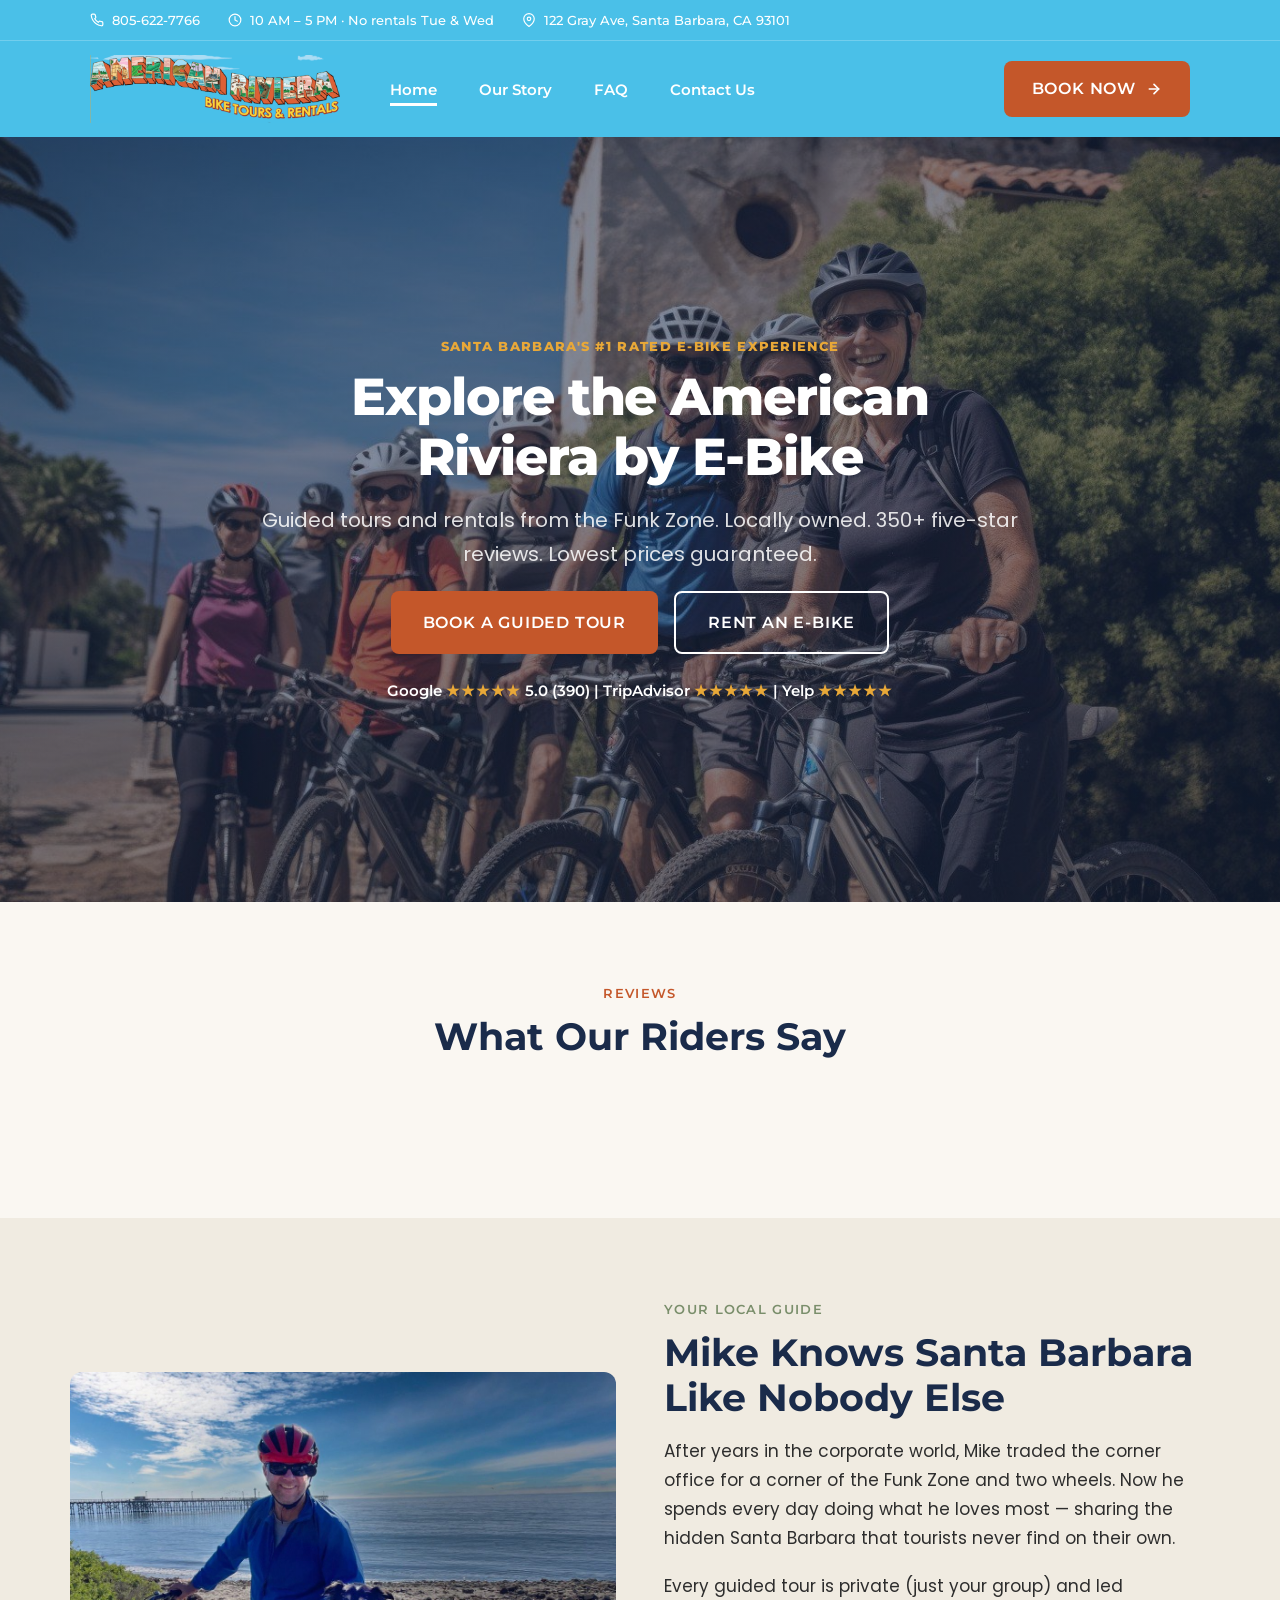
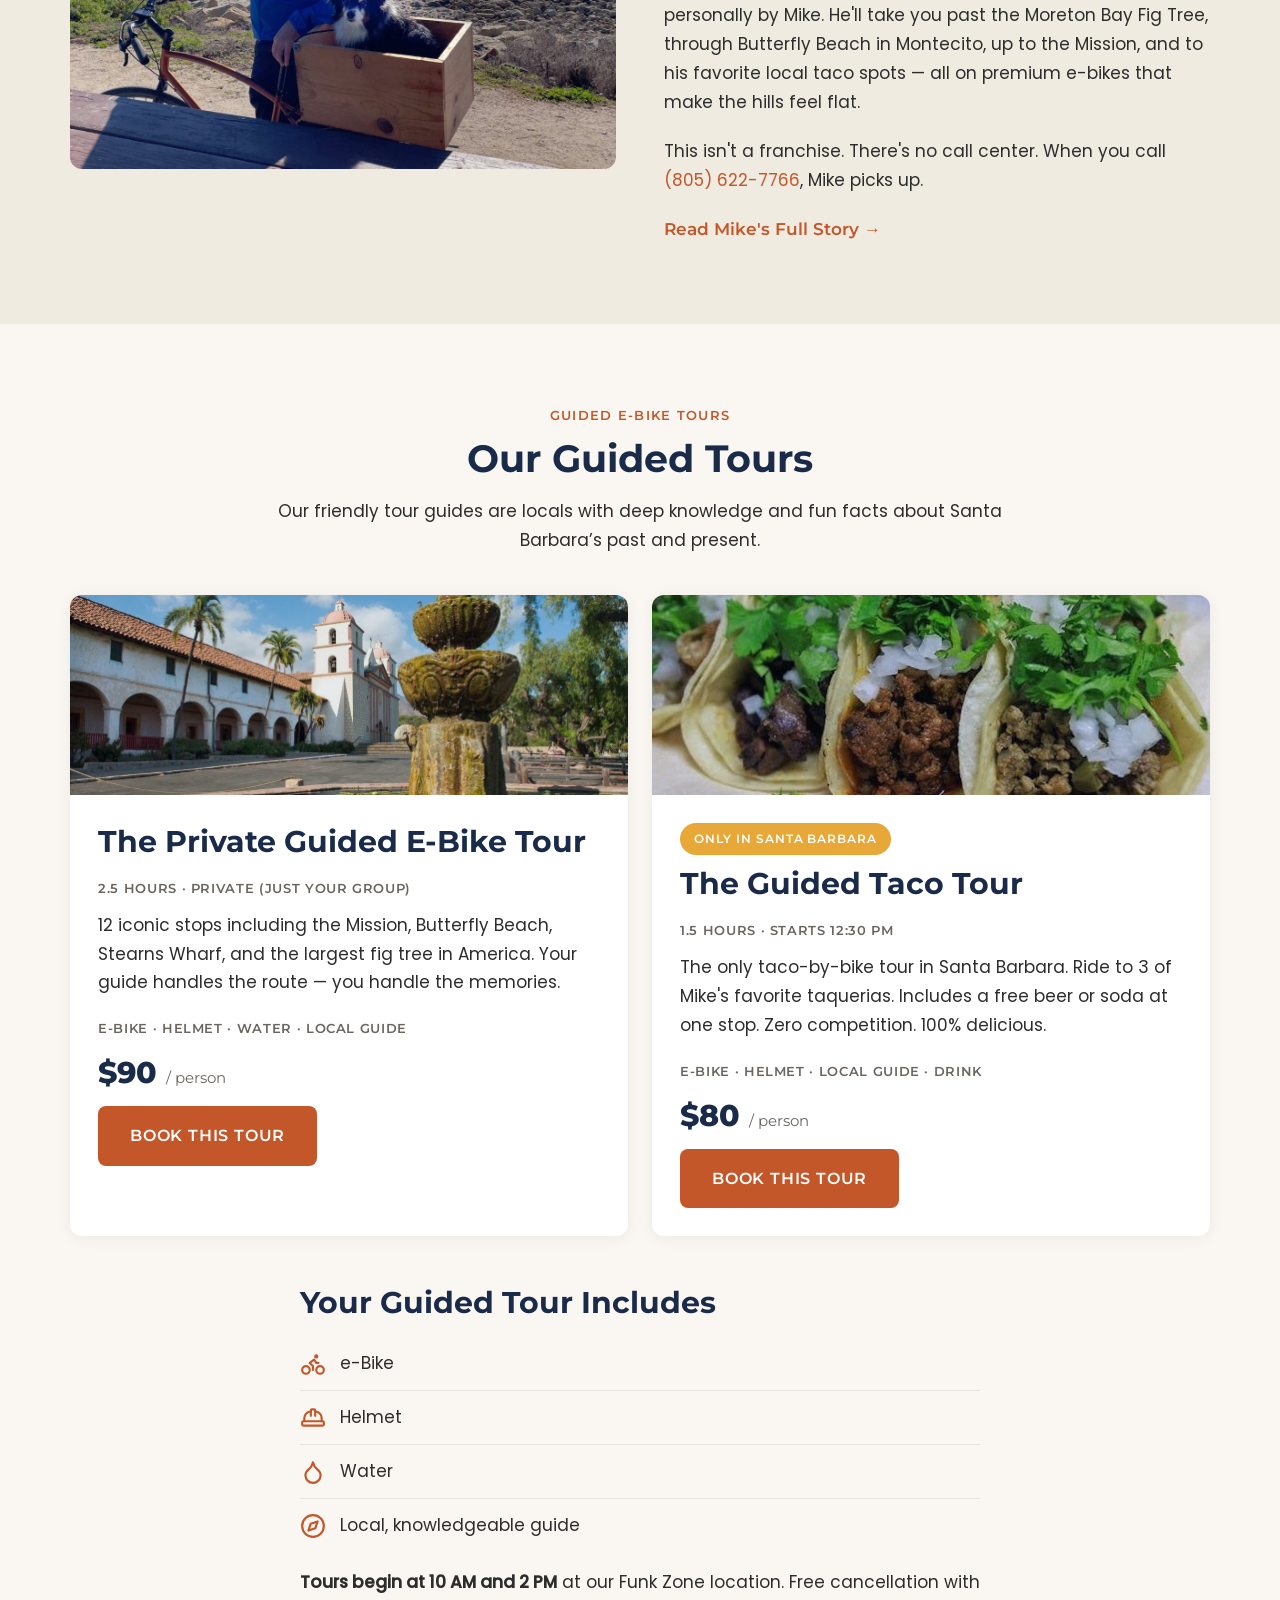
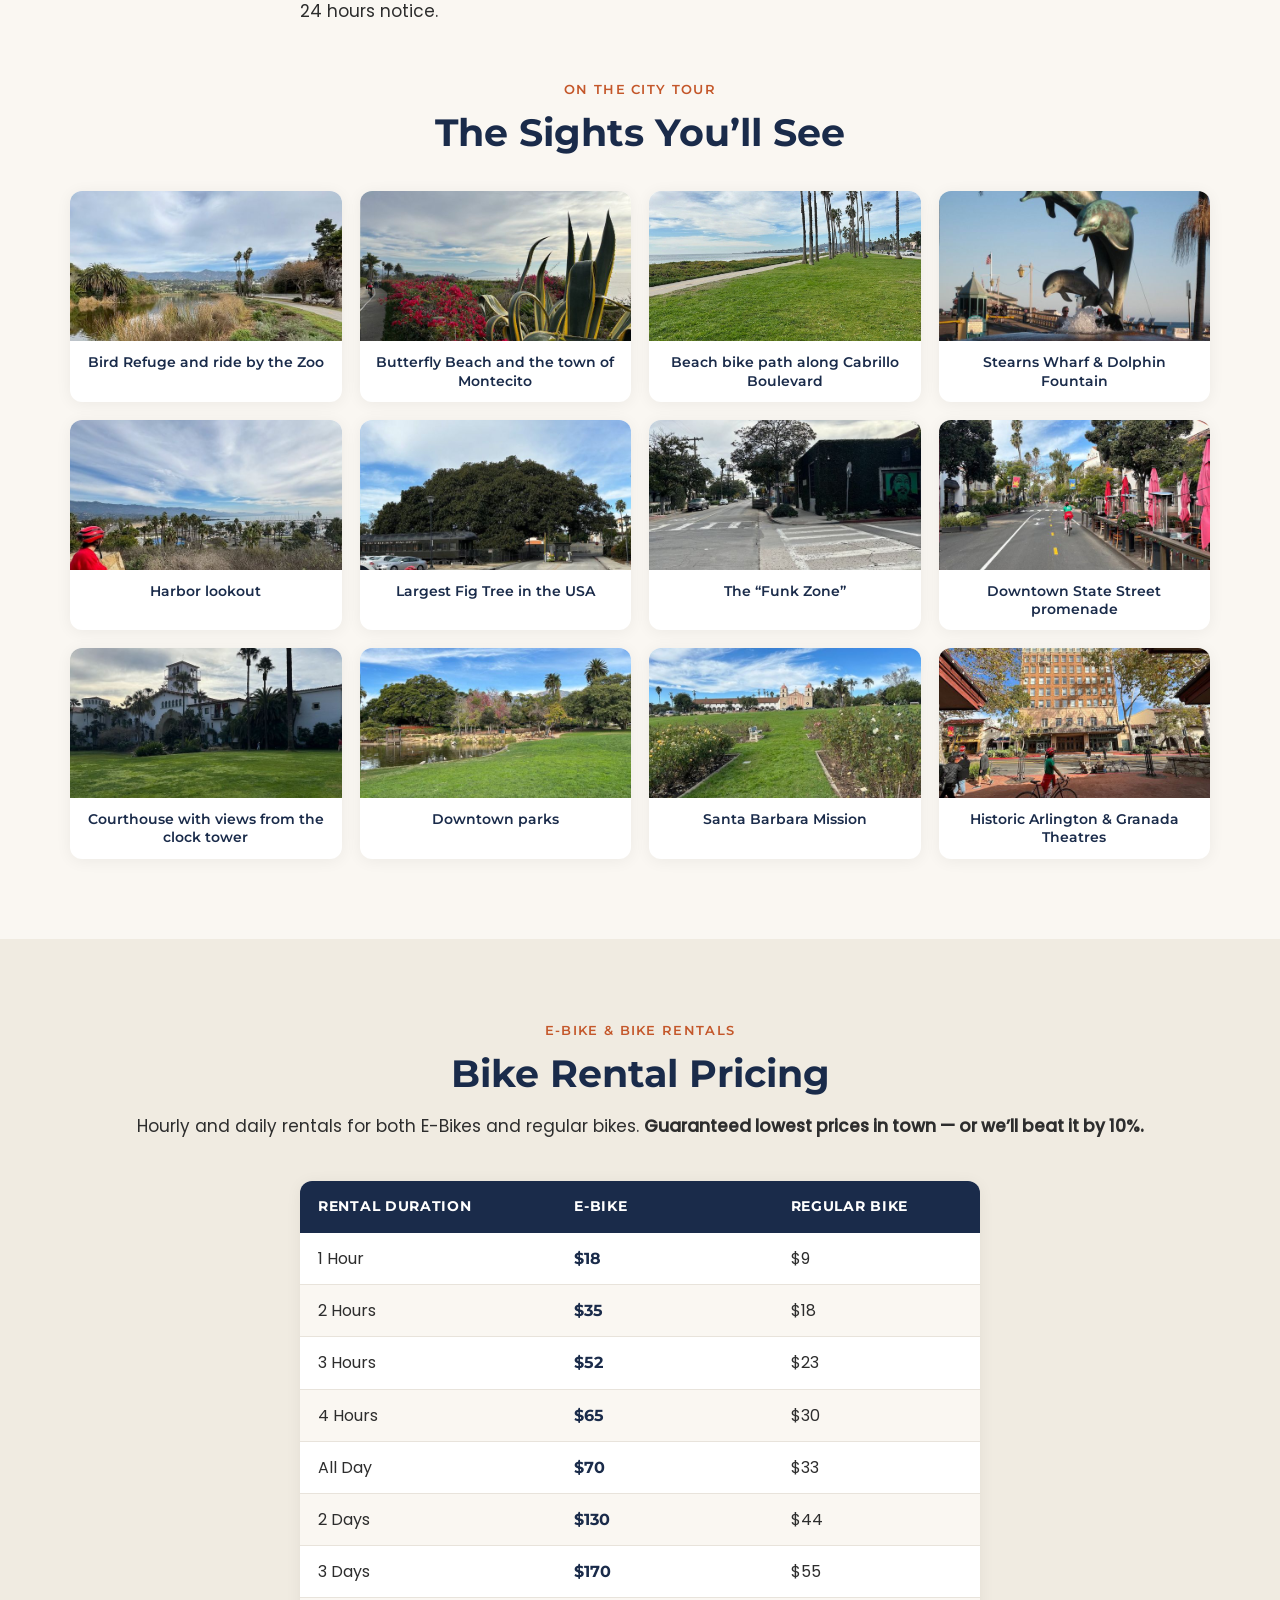
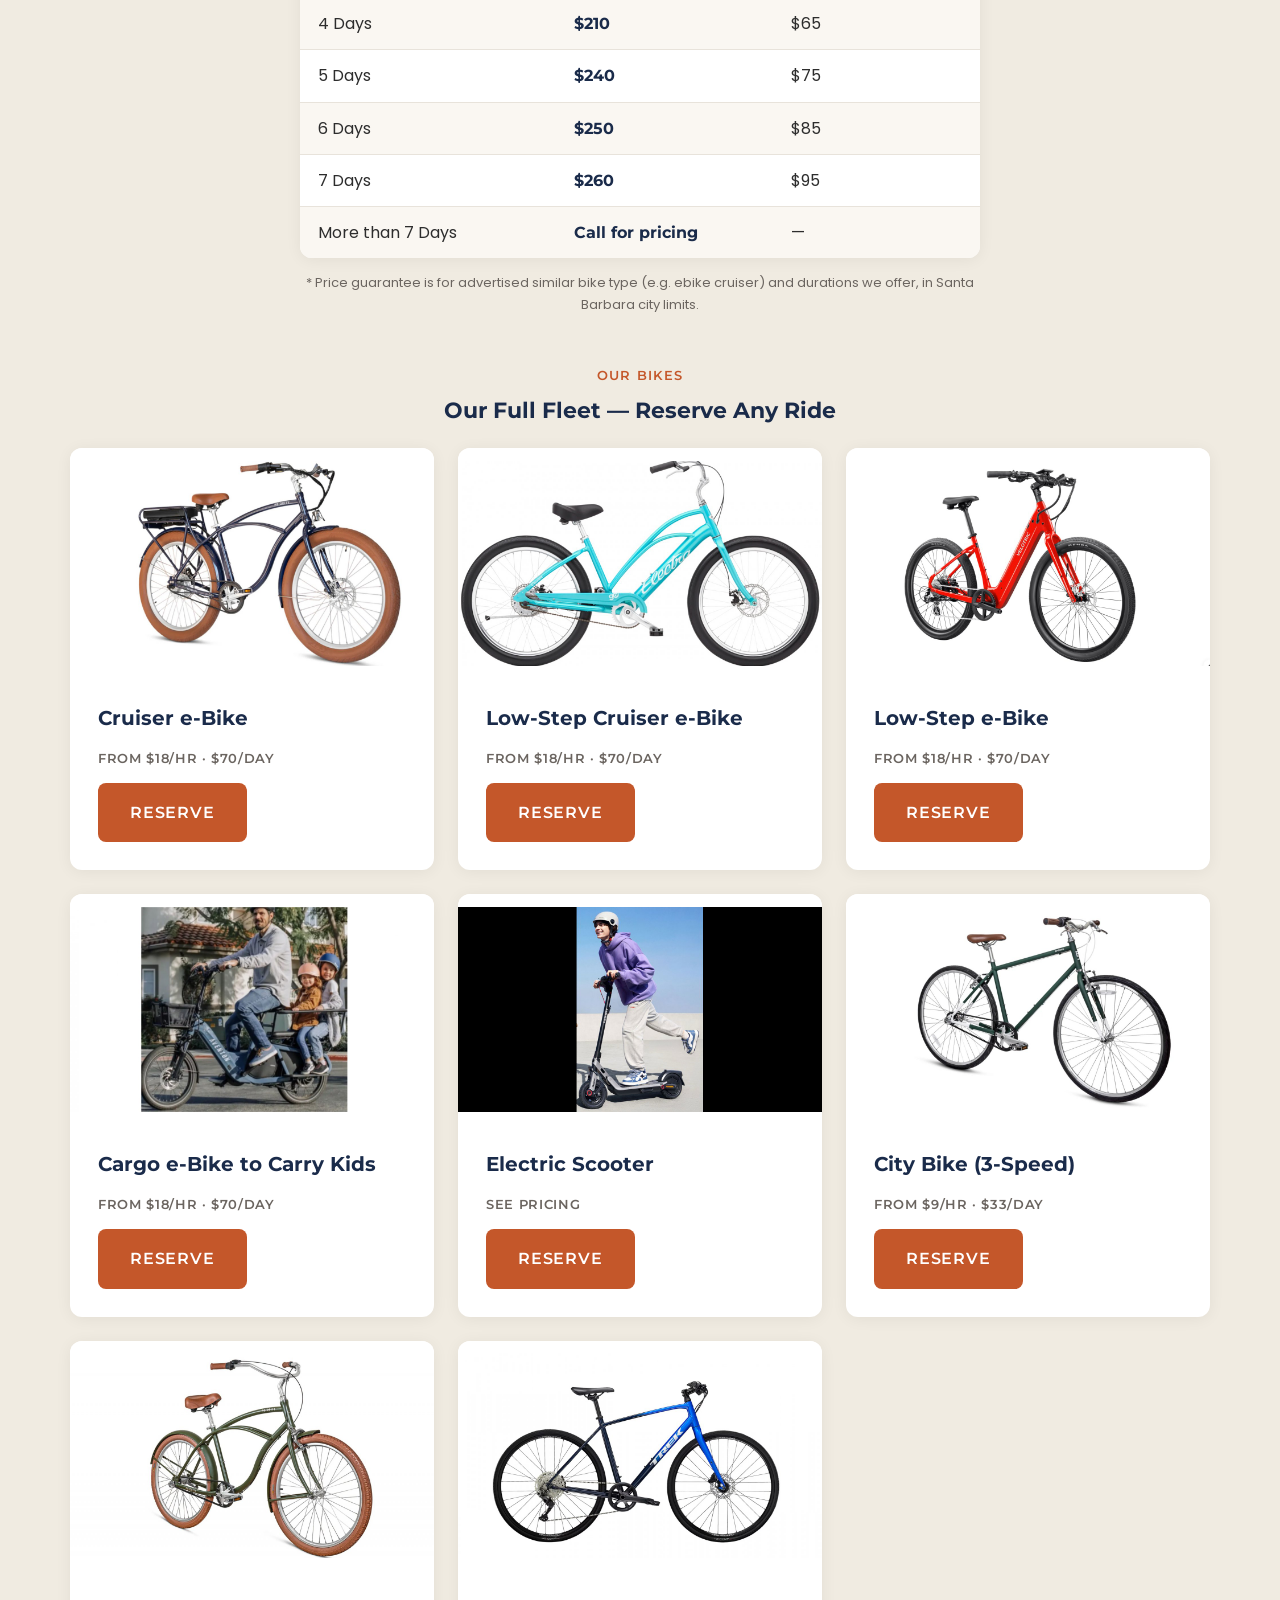
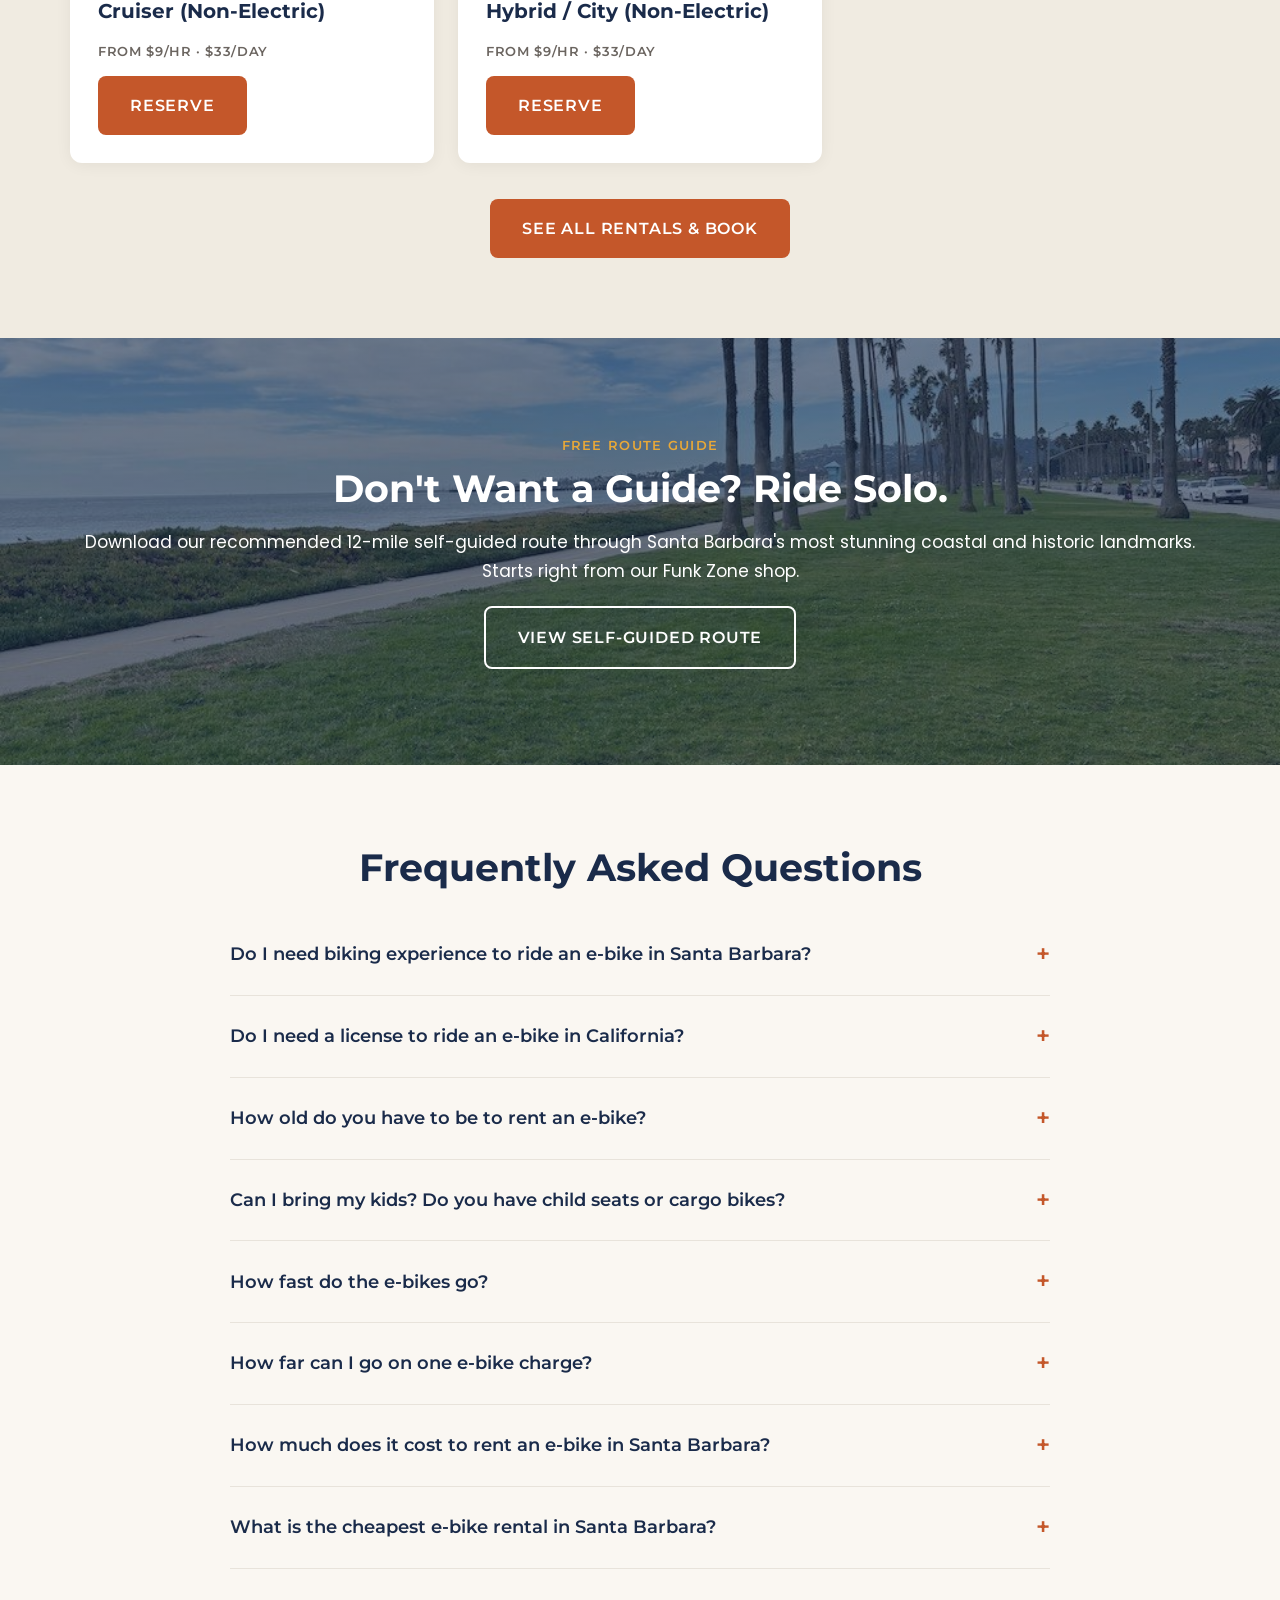
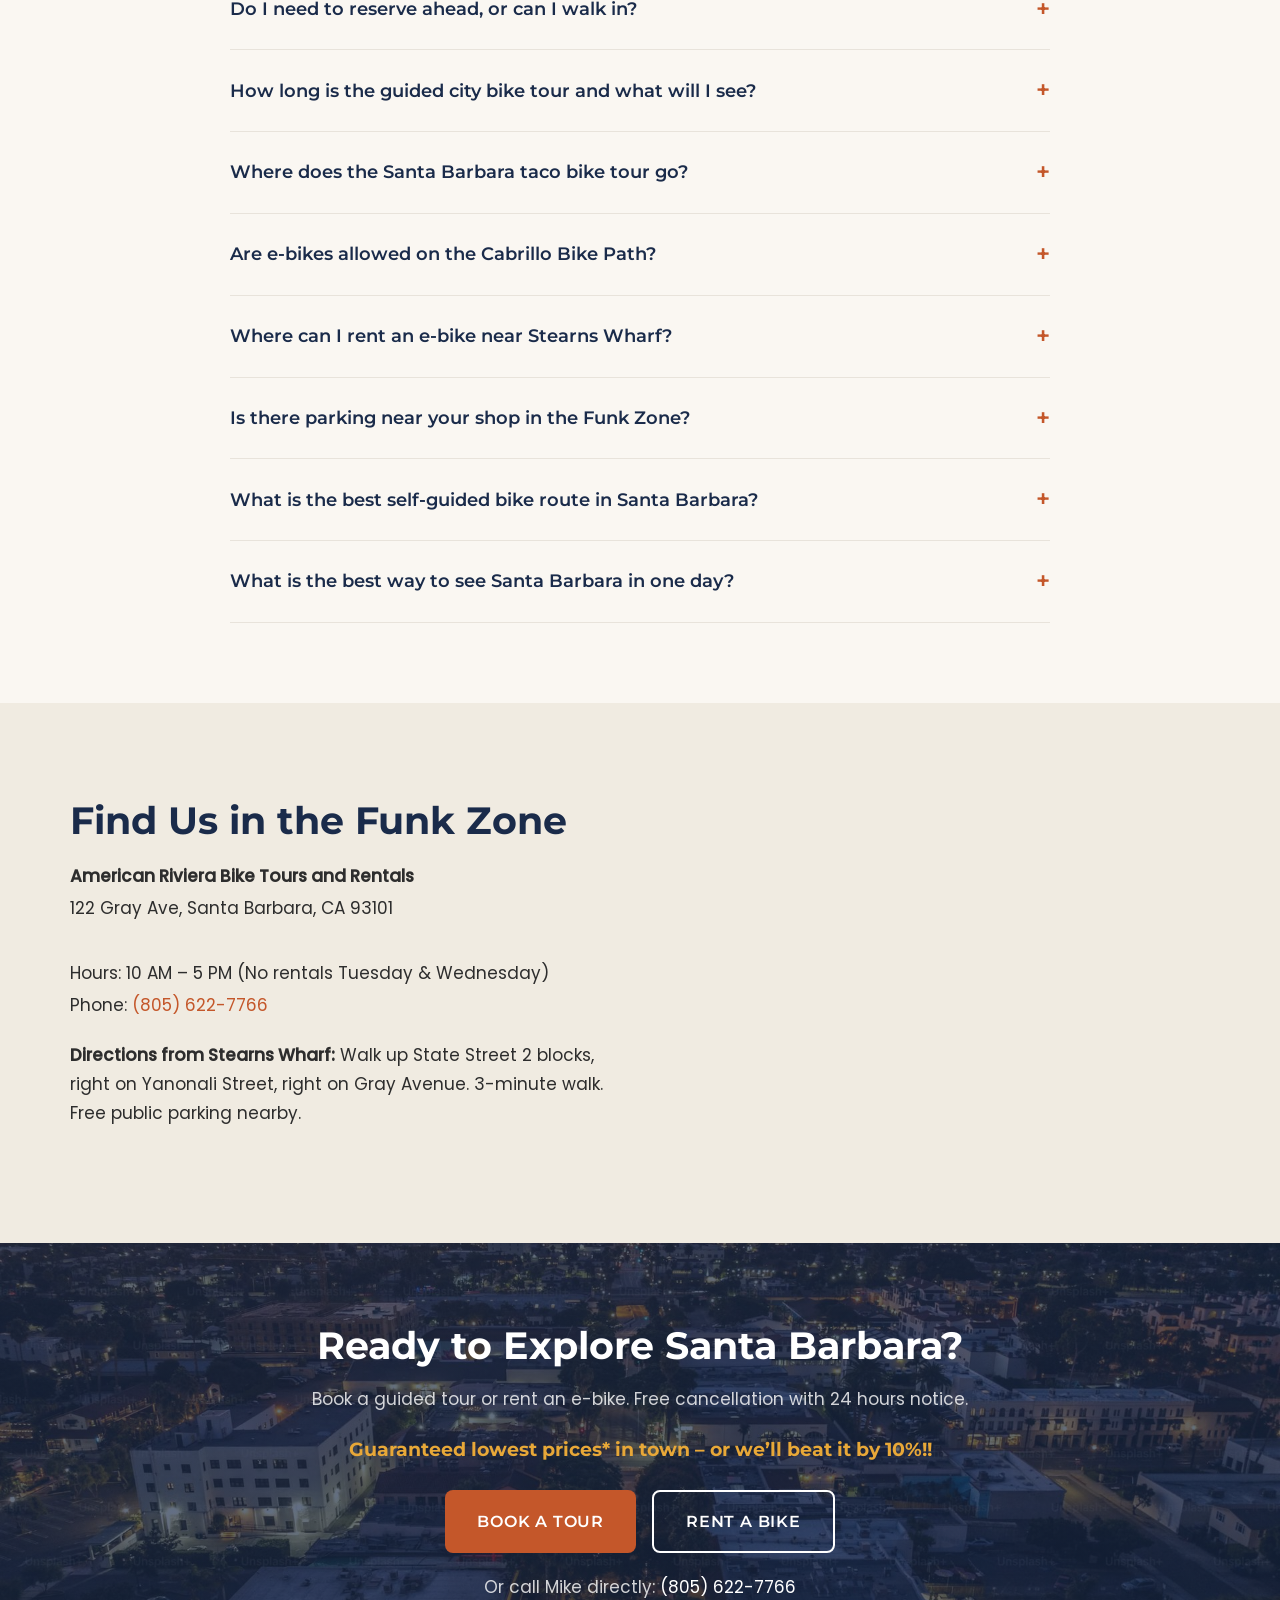
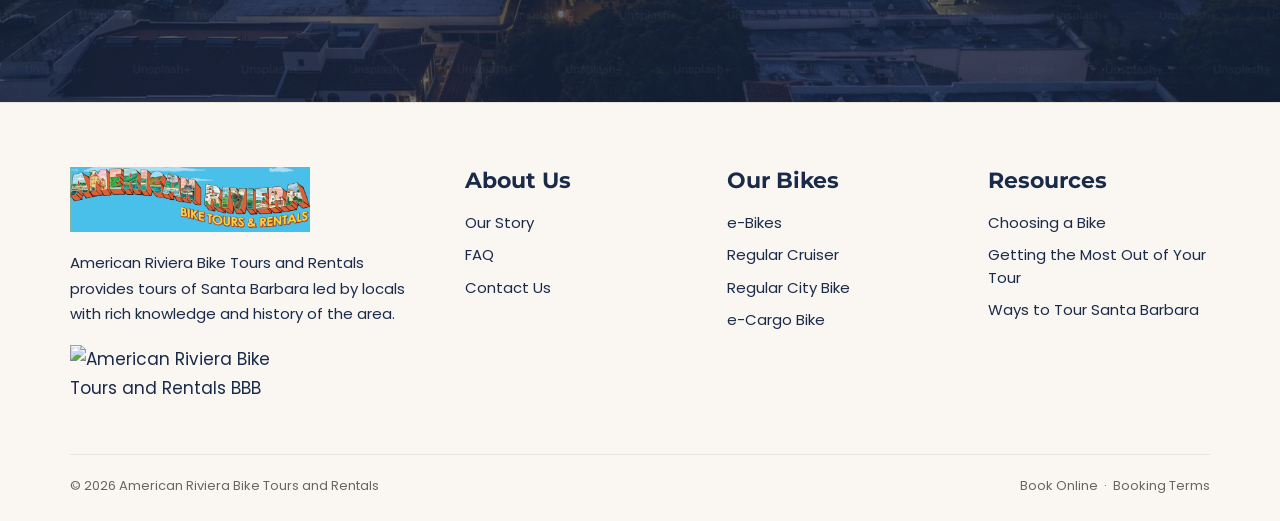
==== commit 6545a56f: "Add Home, Our Story, FAQ and Contact pages; move booking list to book.html - index.html is now the h" ====
--- a/index.html
+++ b/index.html
@@ -1,541 +1,398 @@
 <!DOCTYPE html>
-<html lang="en">
+<html lang="en-US">
 <head>
   <meta charset="utf-8">
-  <meta name="viewport" content="width=device-width, initial-scale=1, maximum-scale=5">
-  <meta name="description" content="Rezgo | Tour and Activity Booking">
-  <meta name="author" content="Rezgo">
-  <title>American Riviera Bike Tours and Rentals | Home</title>
-
-  <!-- Local vendor styles (were CDN: Bootstrap 5.2.1, Font Awesome, Google Fonts) -->
-  <link href="assets/css/bootstrap.min.css" rel="stylesheet">
-  <link href="assets/css/fontawesome.min.css" rel="stylesheet">
-  <link href="assets/css/fonts.css" rel="stylesheet">
-  <!-- Rezgo default template stylesheet (vendored, Google-Fonts imports removed) -->
-  <link href="assets/css/rezgo.css?v=14.7.16" rel="stylesheet">
-
-  <!-- Rezgo default template theme (from original inline <style>) -->
-  <style>
-    :root {
-      --transition: 0.3s ease all;
-      --default-box-shadow: rgb(0 0 0 / 12%) 0px 6px 10px;
-      --subtle-gray: rgba(0,0,0,0.03);
-      --header-gray: hsl(210, 0%, 33%);
-      --subheader-gray: hsl(210, 0%, 55%);
-      --hover-text-color: rgba(0,0,0,0.65);
-      --kumbh: 'Kumbh Sans', sans-serif;
-      --rezgo-orange: #ff6a0e;
-      --rezgo-teal: #007F82;
-      --navy-blue: #0D4191;
-      --blue: #003366;
-      --green: #398439;
-      --yellow: #FF9900;
-      --red: #CC0000;
-      --dark-red: #990000;
-    }
-    body { font-family: var(--kumbh); margin-top: 100px; }
-    .container { width: auto; padding: 5px 15px; }
-    #rezgo-default-header { box-shadow: var(--default-box-shadow); padding: 3px 0 0px; }
-    .navbar-header { display: flex; align-items: center; }
-    .navbar-expand-lg .navbar-collapse { flex-basis: 100%; }
-    #rezgo-default-header .rezgo-default-brand {
-      font-size: 24px; font-weight: 600; color: #333; white-space: nowrap;
-      overflow: hidden; transition: var(--transition); padding: 15px 0;
-      overflow-x: hidden; width: 80%;
-    }
-    .navbar-company-logo { height: auto; padding: 0; }
-    .navbar-toggle { margin-left: auto; }
-    .company-logo-img { width: 100%; height: auto; object-fit: contain; max-width: 130px; aspect-ratio: 2 / 1; }
-    #rezgo-default-header .rezgo-default-brand:hover { opacity: 0.70; }
-    .rezgo-default-list-items { font-size: 15px; font-weight: 600; padding: 5px 15px 5px 0; }
-    .rezgo-default-wrapper { max-width:1170px; margin:0 auto; }
-    footer {
-      padding: 15px 0 5px; background-color: #f5f5f5;
-      border-top: 1px solid #e7e7e7; border-bottom: 1px solid #e7e7e7; font-size: 14px;
-    }
-    .rezgo-footer-brand, .rezgo-footer-brand a {
-      font-weight: 600; color: #333; transition: var(--transition); text-decoration: none;
-    }
-    .rezgo-footer-brand a:hover { opacity: 0.70; text-decoration: none; }
-    .rezgo-default-footer-copyright { font-size: 20px; margin-right: 3px; }
-    .rezgo-default-footer-separator {
-      display: inline-block; font-size: 20px; margin: 0 10px; color: #555;
-      transform: scale(1.4); transform-origin: center;
-    }
-    @media (min-width: 768px){
-      .rezgo-default-wrapper { display: flex; align-items: center; }
-      .navbar-collapse { margin-left: auto!important; }
-    }
-    @media (min-width: 768px){
-      .navbar>.container .navbar-brand { margin-left: 0; }
-    }
-    @media only screen and (min-device-width : 320px) and (max-device-width : 480px) {
-      #rezgo-default-header .rezgo-default-brand { text-overflow: ellipsis; width: 70%; font-size: 20px; }
-    }
-  </style>
-  <style>
-    /* Change button label of 'more detail' on list page */
-    .rezgo-btn-detail span { display:none; }
-    .rezgo-btn-detail:after { content: 'Book Now'; }
-  </style>
+  <meta name="viewport" content="width=device-width, initial-scale=1">
+  <title>Santa Barbara E-Bike Tours &amp; Rentals | American Riviera</title>
+  <meta name="description" content="E-bike rentals &amp; private guided bike tours in Santa Barbara&#x27;s Funk Zone, 3 min from Stearns Wharf. Rated 5.0. Lowest price guaranteed.">
+  <link rel="canonical" href="https://biketoursofsb.com/">
+  <meta property="og:locale" content="en_US">
+  <meta property="og:type" content="website">
+  <meta property="og:title" content="Santa Barbara E-Bike Tours &amp; Rentals | American Riviera">
+  <meta property="og:description" content="E-bike rentals &amp; private guided bike tours in Santa Barbara&#x27;s Funk Zone, 3 min from Stearns Wharf. Rated 5.0. Lowest price guaranteed.">
+  <meta property="og:url" content="https://biketoursofsb.com/">
+  <meta property="og:site_name" content="American Riviera Bike Tours and Rentals">
+  <meta property="og:image" content="https://biketoursofsb.com/assets/img/site/sights/dolphin-fountain.jpg">
+  <link rel="icon" href="assets/img/site/favicon-32.png" sizes="32x32">
+  <link rel="icon" href="assets/img/site/favicon-192.png" sizes="192x192">
+  <link rel="apple-touch-icon" href="assets/img/site/favicon-180.png">
+  <link rel="preload" href="assets/fonts/montserrat-latin-variable.woff2" as="font" type="font/woff2" crossorigin>
+  <link href="assets/css/chrome.css" rel="stylesheet">
+  <link href="assets/css/site.css" rel="stylesheet">
+  <link rel="preload" as="image" href="assets/img/site/hero-riders.jpg">
+  <script type="application/ld+json">{"@context": "https://schema.org", "@type": "LocalBusiness", "@id": "https://biketoursofsb.com/#business", "name": "American Riviera Bike Tours and Rentals", "image": "https://biketoursofsb.com/assets/img/site/logo.png", "url": "https://biketoursofsb.com", "telephone": "+1-805-622-7766", "priceRange": "$9-$90", "address": {"@type": "PostalAddress", "streetAddress": "122 Gray Ave", "addressLocality": "Santa Barbara", "addressRegion": "CA", "postalCode": "93101", "addressCountry": "US"}, "geo": {"@type": "GeoCoordinates", "latitude": 34.414, "longitude": -119.6875}, "areaServed": {"@type": "City", "name": "Santa Barbara", "sameAs": "https://en.wikipedia.org/wiki/Santa_Barbara,_California"}, "openingHoursSpecification": [{"@type": "OpeningHoursSpecification", "dayOfWeek": ["Monday", "Thursday", "Friday", "Saturday", "Sunday"], "opens": "10:00", "closes": "18:00"}], "aggregateRating": {"@type": "AggregateRating", "ratingValue": "5.0", "reviewCount": "390", "bestRating": "5"}, "hasOfferCatalog": {"@type": "OfferCatalog", "name": "Bike Rentals and Tours", "itemListElement": [{"@type": "Offer", "itemOffered": {"@type": "Service", "name": "E-Bike Full Day Rental", "serviceType": "Bike rental"}, "price": "70.00", "priceCurrency": "USD", "description": "Full day e-bike cruiser rental. Lowest price in Santa Barbara - guaranteed."}, {"@type": "Offer", "itemOffered": {"@type": "Service", "name": "E-Bike Hourly Rental", "serviceType": "Bike rental"}, "price": "18.00", "priceCurrency": "USD", "description": "Hourly e-bike rental starting at $18/hour. Includes helmet and lock."}, {"@type": "Offer", "itemOffered": {"@type": "TouristTrip", "name": "Guided City E-Bike Tour", "touristType": "Couples, Families, Solo Travelers"}, "price": "90.00", "priceCurrency": "USD", "description": "2.5 hour private guided e-bike tour of Santa Barbara. Includes e-bike, helmet, water, and local guide."}, {"@type": "Offer", "itemOffered": {"@type": "TouristTrip", "name": "Guided Taco Tour", "touristType": "Food Lovers"}, "price": "80.00", "priceCurrency": "USD", "description": "1.5 hour guided e-bike taco tour visiting 3 local taquerias. Includes free beer or soda."}]}, "sameAs": ["https://www.instagram.com/americanrivierabiking", "https://www.youtube.com/@AmericanRivieraBiking", "https://www.yelp.com/biz/american-riviera-bike-tours-and-rentals-santa-barbara", "https://www.tripadvisor.com/Attraction_Review-g33045-d27188797-Reviews-American_Riviera_E_Bike_Tours_and_Rentals-Santa_Barbara_California.html"]}</script>
+  <script type="application/ld+json">{"@context": "https://schema.org", "@type": "FAQPage", "mainEntity": [{"@type": "Question", "name": "Do I need biking experience to ride an e-bike in Santa Barbara?", "acceptedAnswer": {"@type": "Answer", "text": "Not at all. If you can ride a regular bike, you can ride an e-bike. The pedal-assist makes hills feel flat, and we give every rider a short orientation before any tour or rental, so first-timers feel confident within minutes of rolling out."}}, {"@type": "Question", "name": "Do I need a license to ride an e-bike in California?", "acceptedAnswer": {"@type": "Answer", "text": "No. California requires no license, registration, or insurance for Class 1 e-bikes like ours. If you can ride a regular bike, you can ride one of ours. We give every rider a quick orientation before heading out, so beginners feel comfortable right away."}}, {"@type": "Question", "name": "How old do you have to be to rent an e-bike?", "acceptedAnswer": {"@type": "Answer", "text": "Kids ride free in the seat of our cargo e-bike, so families can tour together. For solo riders we'll fit you properly and make sure you're comfortable before heading out. Call us at (805) 622-7766 with any questions about younger riders or group bookings."}}, {"@type": "Question", "name": "Can I bring my kids? Do you have child seats or cargo bikes?", "acceptedAnswer": {"@type": "Answer", "text": "Yes. Our Aventon Abound cargo e-bike carries two kids or one small adult on the back, so the whole family rides together. We also stock low-step and smaller-frame bikes for shorter riders, and helmets are included free for every rider, kids included."}}, {"@type": "Question", "name": "How fast do the e-bikes go?", "acceptedAnswer": {"@type": "Answer", "text": "Our e-bikes are Class 1, so the pedal-assist helps you up to 20 mph and then eases off — smooth, comfortable power with no throttle. That keeps them legal on Santa Barbara's bike paths and easy for beginners, while still making hills and headwinds effortless."}}, {"@type": "Question", "name": "How far can I go on one e-bike charge?", "acceptedAnswer": {"@type": "Answer", "text": "Our e-bikes comfortably cover 25 to 40+ miles on a single charge, depending on terrain and how much pedal-assist you use. That's far more than a typical day exploring Santa Barbara — from the Funk Zone to Butterfly Beach, the Mission, and back with charge to spare."}}, {"@type": "Question", "name": "How much does it cost to rent an e-bike in Santa Barbara?", "acceptedAnswer": {"@type": "Answer", "text": "E-bike rentals start at $18 per hour or $70 for a full day; regular bikes are $9 per hour or $33 a day, and multi-day rates lower the daily price. Every rental includes a helmet, lock, water, and map — and we guarantee the lowest price in town."}}, {"@type": "Question", "name": "What is the cheapest e-bike rental in Santa Barbara?", "acceptedAnswer": {"@type": "Answer", "text": "We offer the lowest e-bike rental prices in Santa Barbara, starting at $18 per hour and $70 for a full day. As a locally owned shop with no franchise overhead, we guarantee it: find a lower advertised price for a similar bike and we'll beat it by 10%."}}, {"@type": "Question", "name": "Do I need to reserve ahead, or can I walk in?", "acceptedAnswer": {"@type": "Answer", "text": "Walk-ins are welcome when bikes are available, but reserving ahead guarantees your bike and tour time, especially on weekends and holidays. Book online anytime or call Mike at (805) 622-7766. Cancellation is free with 24 hours' notice, so there's no risk in booking early."}}, {"@type": "Question", "name": "How long is the guided city bike tour and what will I see?", "acceptedAnswer": {"@type": "Answer", "text": "The Private Guided City Tour runs about 2.5 hours at a relaxed pace and visits roughly a dozen top sights — the Santa Barbara Mission, Butterfly Beach, Stearns Wharf, the courthouse, and the largest fig tree in America. It's private to your group and led personally by Mike."}}, {"@type": "Question", "name": "Where does the Santa Barbara taco bike tour go?", "acceptedAnswer": {"@type": "Answer", "text": "Our Guided Taco Tour is the only taco-by-bike tour in Santa Barbara. Over 1.5 hours you'll ride e-bikes to three of Mike's favorite local taquerias, sampling tacos at each stop, with a free beer, wine, or soda included. It departs at 12:30 PM from the Funk Zone."}}, {"@type": "Question", "name": "Are e-bikes allowed on the Cabrillo Bike Path?", "acceptedAnswer": {"@type": "Answer", "text": "Yes. Class 1 e-bikes like ours are permitted on the Cabrillo Bike Path, the scenic oceanfront route that starts just minutes from our Funk Zone shop. It's the easiest, most beautiful way to ride the waterfront past the harbor, Stearns Wharf, and East Beach."}}, {"@type": "Question", "name": "Where can I rent an e-bike near Stearns Wharf?", "acceptedAnswer": {"@type": "Answer", "text": "We're a 3-minute walk from Stearns Wharf at 122 Gray Ave in the Funk Zone — the closest premium e-bike rentals to the waterfront. Walk up State Street two blocks, turn right on Yanonali, then right on Gray Avenue. Free public parking is nearby."}}, {"@type": "Question", "name": "Is there parking near your shop in the Funk Zone?", "acceptedAnswer": {"@type": "Answer", "text": "Yes. Free public parking is available within a short walk of our location at 122 Gray Ave. From Stearns Wharf, head up State Street two blocks, turn right on Yanonali Street, then right on Gray Avenue — about a three-minute walk to our door."}}, {"@type": "Question", "name": "What is the best self-guided bike route in Santa Barbara?", "acceptedAnswer": {"@type": "Answer", "text": "Our free 12-mile self-guided route loops the coastline, the Bird Refuge, Butterfly Beach, and historic landmarks, starting right from our Funk Zone shop. Ask in-store for the map or download it from our route guide. Most riders finish comfortably in a half-day on an e-bike."}}, {"@type": "Question", "name": "What is the best way to see Santa Barbara in one day?", "acceptedAnswer": {"@type": "Answer", "text": "By e-bike. In a single day you can ride the Cabrillo waterfront path, stop at Stearns Wharf and the harbor, cruise to Butterfly Beach in Montecito, then loop up to the Mission and downtown State Street — covering far more ground than walking, with no parking hassle."}}]}</script>
 </head>
 <body>
-    <!-- Start: HEADER -->
-    <header>
-      <nav id="rezgo-default-header" class="navbar navbar-expand-lg bg-light fixed-top" role="navigation">
-        <div class="container-md rezgo-default-wrapper">
-          <a class="navbar-brand rezgo-default-brand" href="index.html">American Riviera Bike Tours and Rentals</a>
-          <button type="button" class="navbar-toggler" data-bs-toggle="collapse" data-bs-target="#navbarToggle" aria-controls="navbarToggle" aria-expanded="false" aria-label="Toggle navigation">
-            <span class="navbar-toggler-icon"></span>
-          </button>
-          <div id="navbarToggle" class="collapse navbar-collapse">
-            <ul class="nav navbar-nav navbar-right ms-auto mb-lg-0">
-              <li class="rezgo-default-list-items nav-item"><a href="index.html" class="nav-link">Home</a></li>
-            </ul>
+  <a class="skip-link" href="#main">Skip to content</a>
+  <header class="site-header" id="site-header">
+    <div class="sh-top">
+      <div class="sh-in">
+        <a href="tel:+18056227766"><svg viewBox="0 0 24 24" fill="none" stroke="currentColor" stroke-width="2" stroke-linecap="round" stroke-linejoin="round" aria-hidden="true"><path d="M22 16.92v3a2 2 0 0 1-2.18 2 19.79 19.79 0 0 1-8.63-3.07 19.5 19.5 0 0 1-6-6 19.79 19.79 0 0 1-3.07-8.67A2 2 0 0 1 4.11 2h3a2 2 0 0 1 2 1.72 12.84 12.84 0 0 0 .7 2.81 2 2 0 0 1-.45 2.11L8.09 9.91a16 16 0 0 0 6 6l1.27-1.27a2 2 0 0 1 2.11-.45 12.84 12.84 0 0 0 2.81.7A2 2 0 0 1 22 16.92z"/></svg>805-622-7766</a>
+        <span class="sh-hours"><svg viewBox="0 0 24 24" fill="none" stroke="currentColor" stroke-width="2" stroke-linecap="round" stroke-linejoin="round" aria-hidden="true"><circle cx="12" cy="12" r="10"/><polyline points="12 6 12 12 16 14"/></svg>10 AM &ndash; 5 PM &middot; No rentals Tue &amp; Wed</span>
+        <a href="https://maps.app.goo.gl/pTpsfXGsAEcMBmE88" target="_blank" rel="noopener"><svg viewBox="0 0 24 24" fill="none" stroke="currentColor" stroke-width="2" stroke-linecap="round" stroke-linejoin="round" aria-hidden="true"><path d="M21 10c0 7-9 13-9 13s-9-6-9-13a9 9 0 0 1 18 0z"/><circle cx="12" cy="10" r="3"/></svg>122 Gray Ave, Santa Barbara, CA 93101</a>
+      </div>
+    </div>
+    <div class="sh-main">
+      <div class="sh-in">
+        <a class="sh-logo" href="./" title="American Riviera Bike Tours and Rentals"><img src="assets/img/site/logo.png" alt="American Riviera Bike Tours and Rentals" width="768" height="209"></a>
+        <nav class="sh-nav" id="sh-nav" aria-label="Main">
+          <ul>
+            <li><a href="./" aria-current="page">Home</a></li>
+            <li><a href="our-story/">Our Story</a></li>
+            <li><a href="faq/">FAQ</a></li>
+            <li><a href="contact-us/">Contact Us</a></li>
+          </ul>
+        </nav>
+        <a class="sh-book" href="book.html">Book Now <svg viewBox="0 0 24 24" fill="none" stroke="currentColor" stroke-width="2.5" stroke-linecap="round" stroke-linejoin="round" aria-hidden="true"><line x1="5" y1="12" x2="19" y2="12"/><polyline points="12 5 19 12 12 19"/></svg></a>
+        <button class="sh-toggle" type="button" aria-expanded="false" aria-controls="sh-nav" aria-label="Menu"><svg class="bars" viewBox="0 0 24 24" fill="none" stroke="currentColor" stroke-width="2.2" stroke-linecap="round" aria-hidden="true"><line x1="3" y1="6" x2="21" y2="6"/><line x1="3" y1="12" x2="21" y2="12"/><line x1="3" y1="18" x2="21" y2="18"/></svg><svg class="x" viewBox="0 0 24 24" fill="none" stroke="currentColor" stroke-width="2.2" stroke-linecap="round" aria-hidden="true"><line x1="5" y1="5" x2="19" y2="19"/><line x1="19" y1="5" x2="5" y2="19"/></svg></button>
+      </div>
+    </div>
+  </header>
+
+  <main id="main" class="bk">
+<section class="bk-sec bk-hero">
+  <div class="bk-in">
+    <span class="bk-label">Santa Barbara's #1 Rated E-Bike Experience</span>
+    <h1>Explore the American Riviera by E-Bike</h1>
+    <p>Guided tours and rentals from the Funk Zone. Locally owned. 350+ five-star reviews. Lowest prices guaranteed.</p>
+    <div class="bk-btns">
+      <a class="bk-btn" href="book.html">Book a Guided Tour</a>
+      <a class="bk-btn sec lt" href="book.html">Rent an E-Bike</a>
+    </div>
+    <div class="bk-herotrust">Google <span class="bk-stars">★★★★★</span> 5.0 (390)  |  TripAdvisor <span class="bk-stars">★★★★★</span>  |  Yelp <span class="bk-stars">★★★★★</span></div>
+  </div>
+</section>
+
+<section id="reviews" class="bk-sec">
+  <div class="bk-in">
+    <div class="bk-center"><span class="bk-label">Reviews</span><h2>What Our Riders Say</h2></div>
+    <div style="margin-top:32px;">
+<link data-noptimize="1" data-no-optimize="1" data-no-minify="1" data-no-defer="1" rel="stylesheet" href="https://cdn.trustindex.io/assets/widget-presetted-css/v2/34-light-background.css" media="all"><pre class="ti-widget"><div style="opacity: 0; height: 0 !important; overflow: hidden !important" data-css-url="https://cdn.trustindex.io/assets/widget-presetted-css/v2/34-light-background.css" class=" ti-widget " data-layout-id="34" data-layout-category="slider" data-set-id="light-background" data-pid="5d4e08265b8a154469168bbc0b3" data-language="en" data-close-locale="Close" data-time-locale="%d %s ago|today|day|days|week|weeks|month|months|year|years" data-review-target-width="300" data-css-version="2" data-footer-link-domain="trustindex.io" data-review-text-mode="popup" data-reply-by-locale="Owner's reply" data-only-rating-locale="This user only left a rating." data-pager-autoplay-timeout="6" > <span class="ti-lightbox-data" hidden data-ti-json="%7B%22%40context%22%3A%22http%3A%2F%2Fschema.org%22%2C%22data%22%3A%5B%7B%22src%22%3A%22https%3A%2F%2Flh3.googleusercontent.com%2Fgrass-cs%2FAABkmLdYVpwJ47WMOpScbQMGihgl1w_9RI4jkGjg4wg6XpTcBshORaWIq7skx5yAzDGI0rV7wzeUl6tRxdN4amtfEV-SlWmIMzzfYgHQ5COQ6weijnoIsyUPlAl3BV1W6wxKybiPECbwqeamwOX7%3Dk-no%22%2C%22thumbnail%22%3A%22https%3A%2F%2Flh3.googleusercontent.com%2Fgrass-cs%2FAABkmLdYVpwJ47WMOpScbQMGihgl1w_9RI4jkGjg4wg6XpTcBshORaWIq7skx5yAzDGI0rV7wzeUl6tRxdN4amtfEV-SlWmIMzzfYgHQ5COQ6weijnoIsyUPlAl3BV1W6wxKybiPECbwqeamwOX7%3Dk-no%22%2C%22index%22%3A0%2C%22r%22%3A%22f9e5df0bc9f85b89d596b0727121bcbe%22%7D%2C%7B%22src%22%3A%22https%3A%2F%2Flh3.googleusercontent.com%2Fgrass-cs%2FAABkmLeVYEuRj5lrnBhAQzHHqlTID79RHbuT4M2l-1AYF5S6jWbcjBEdDVizw6fhmlretAHxoDgoNKyCnyjBwOSp4zsqFgOzMPdMBhKAl5ra31vn-iSXbK17RldgGI23y23VlGFrmtoHv3rdLcv8%3Dk-no%22%2C%22thumbnail%22%3A%22https%3A%2F%2Flh3.googleusercontent.com%2Fgrass-cs%2FAABkmLeVYEuRj5lrnBhAQzHHqlTID79RHbuT4M2l-1AYF5S6jWbcjBEdDVizw6fhmlretAHxoDgoNKyCnyjBwOSp4zsqFgOzMPdMBhKAl5ra31vn-iSXbK17RldgGI23y23VlGFrmtoHv3rdLcv8%3Dk-no%22%2C%22index%22%3A0%2C%22r%22%3A%2254e0533e261d4c14e2a7392ba01ed887%22%7D%2C%7B%22src%22%3A%22https%3A%2F%2Flh3.googleusercontent.com%2Fgrass-cs%2FACvplmMBLns8x7J_LKe8xyVugZWw66QKAhqhjBi6_ohdsNl891RGqZWh_eeIiGnZtuj4HTC6ulGQL1Y0AVMy2uCTULVxZ7Dc_GjeV320oS9caNS6dipnnDTxBNQZSsBjow-w2000XyCP4B0dI6_KSWm%3Dk-no%22%2C%22thumbnail%22%3A%22https%3A%2F%2Flh3.googleusercontent.com%2Fgrass-cs%2FACvplmMBLns8x7J_LKe8xyVugZWw66QKAhqhjBi6_ohdsNl891RGqZWh_eeIiGnZtuj4HTC6ulGQL1Y0AVMy2uCTULVxZ7Dc_GjeV320oS9caNS6dipnnDTxBNQZSsBjow-w80XyCP4B0dI6_KSWm%3Dk-no%22%2C%22index%22%3A0%2C%22r%22%3A%2212f3d19eb726ead3085f52cd340eefac%22%7D%2C%7B%22src%22%3A%22https%3A%2F%2Flh3.googleusercontent.com%2Fgrass-cs%2FACvplmPnpU4-VRRCvr7w4slgE09wNiQ9KydUdScDGzyvA8VVLJ5aEpWcbMatflxW8XOt-k0t7T9iEeXTpCX6w_S0b7M40EWfOnFwmWdMU68EpuSWVaHEfFvdmSHFjjQ4Tdb7b5oNTsG4I83ofaqz%3Dk-no%22%2C%22thumbnail%22%3A%22https%3A%2F%2Flh3.googleusercontent.com%2Fgrass-cs%2FACvplmPnpU4-VRRCvr7w4slgE09wNiQ9KydUdScDGzyvA8VVLJ5aEpWcbMatflxW8XOt-k0t7T9iEeXTpCX6w_S0b7M40EWfOnFwmWdMU68EpuSWVaHEfFvdmSHFjjQ4Tdb7b5oNTsG4I83ofaqz%3Dk-no%22%2C%22index%22%3A1%2C%22r%22%3A%2212f3d19eb726ead3085f52cd340eefac%22%7D%2C%7B%22src%22%3A%22https%3A%2F%2Flh3.googleusercontent.com%2Fgrass-cs%2FACvplmP7YP88c7RMyX5srOwNJK8I4lLswHE-Mb5MWv9RwdfAw3yt2LNVc1jfEk7wlIKuV-Bcti83yltebpi3E7Tl5iM_poKR-FbAKXlEyYBi9od7WN4RoVI1EgoBSREtGnd5rFT1QHGBwGMB2t0C%3Dk-no%22%2C%22thumbnail%22%3A%22https%3A%2F%2Flh3.googleusercontent.com%2Fgrass-cs%2FACvplmP7YP88c7RMyX5srOwNJK8I4lLswHE-Mb5MWv9RwdfAw3yt2LNVc1jfEk7wlIKuV-Bcti83yltebpi3E7Tl5iM_poKR-FbAKXlEyYBi9od7WN4RoVI1EgoBSREtGnd5rFT1QHGBwGMB2t0C%3Dk-no%22%2C%22index%22%3A2%2C%22r%22%3A%2212f3d19eb726ead3085f52cd340eefac%22%7D%5D%7D"></span> <div class="ti-widget-container ti-col-3"> <div class="ti-header ti-header-grid source-all"> <div class="ti-fade-container"> <div class="ti-rating-text"> <strong class="ti-rating ti-rating-large"> EXCELLENT </strong> </div> <span class="ti-stars star-lg"><img loading="lazy" class="ti-star f skip-lazy" src="https://cdn.trustindex.io/assets/platform/Google/star/f.svg" alt="Google star 1" width="17" height="17" loading="lazy" /><img loading="lazy" class="ti-star f skip-lazy" src="https://cdn.trustindex.io/assets/platform/Google/star/f.svg" alt="Google star 2" width="17" height="17" loading="lazy" /><img loading="lazy" class="ti-star f skip-lazy" src="https://cdn.trustindex.io/assets/platform/Google/star/f.svg" alt="Google star 3" width="17" height="17" loading="lazy" /><img loading="lazy" class="ti-star f skip-lazy" src="https://cdn.trustindex.io/assets/platform/Google/star/f.svg" alt="Google star 4" width="17" height="17" loading="lazy" /><img loading="lazy" class="ti-star f skip-lazy" src="https://cdn.trustindex.io/assets/platform/Google/star/f.svg" alt="Google star 5" width="17" height="17" loading="lazy" /></span> <div class="ti-rating-text"> <span class="nowrap">Based on <strong><a href="https://www.trustindex.io/reviews/www.majestic-healingforwellness.com/lang/en" target="_blank" noopener>482 reviews</a></strong></span> </div> <div class="ti-large-logo"> <div class="ti-v-center"> <img loading="lazy" class="ti-logo-fb skip-lazy" src="https://cdn.trustindex.io/assets/platform/Google/logo.svg" loading="lazy" alt="Google" width="150" height="25" /> </div> </div> </div> <div class="ti-fade-container"> <div class="ti-rating-text"> <strong class="ti-rating ti-rating-large"> EXCELLENT </strong> </div> <span class="ti-stars star-lg"><img loading="lazy" class="ti-star f skip-lazy" src="https://cdn.trustindex.io/assets/platform/Yelp/star/f.svg" alt="Yelp star 1" width="17" height="17" loading="lazy" /><img loading="lazy" class="ti-star f skip-lazy" src="https://cdn.trustindex.io/assets/platform/Yelp/star/f.svg" alt="Yelp star 2" width="17" height="17" loading="lazy" /><img loading="lazy" class="ti-star f skip-lazy" src="https://cdn.trustindex.io/assets/platform/Yelp/star/f.svg" alt="Yelp star 3" width="17" height="17" loading="lazy" /><img loading="lazy" class="ti-star f skip-lazy" src="https://cdn.trustindex.io/assets/platform/Yelp/star/f.svg" alt="Yelp star 4" width="17" height="17" loading="lazy" /><img loading="lazy" class="ti-star f skip-lazy" src="https://cdn.trustindex.io/assets/platform/Yelp/star/f.svg" alt="Yelp star 5" width="17" height="17" loading="lazy" /></span> <div class="ti-rating-text"> <span class="nowrap">Based on <strong><a href="https://www.trustindex.io/reviews/www.majestic-healingforwellness.com/lang/en" target="_blank" noopener>20 reviews</a></strong></span> </div> <div class="ti-large-logo"> <div class="ti-v-center"> <img loading="lazy" class="ti-logo-fb skip-lazy" src="https://cdn.trustindex.io/assets/platform/Yelp/logo.svg" loading="lazy" alt="Yelp" width="150" height="25" /> </div> </div> </div> </div> <div class="ti-reviews-container"> <div class="ti-controls"> <div class="ti-next" aria-label="Next review" role="button" tabindex="0"></div> <div class="ti-prev" aria-label="Previous review" role="button" tabindex="0"></div> </div> <div class="ti-reviews-container-wrapper"> <div class="ti-review-item source-Google ti-image-layout-thumbnail" data-platform-page-url="https://www.google.com/maps/search/?api=1&amp;query=Google&amp;query_place_id=ChIJBU_OtkoT6YARUUR2LW9a8Iw" data-time="1791586459" data-id="a96bf278b6a42417c94b48b3e7b3ebd6" data-language="en" data-rating="5.0" data-max-rating="5" > <div class="ti-inner"> <div class="ti-review-header"> <div class="ti-platform-icon ti-with-tooltip"> <span class="ti-tooltip">Posted on Google</span> <img loading="lazy" class="skip-lazy" src="https://cdn.trustindex.io/assets/platform/Google/icon.svg" alt="Google" width="20" height="20" loading="lazy" /> </div> <div class="ti-profile-img"> <img class="skip-lazy" src="https://lh3.googleusercontent.com/a/ACg8ocIIuYKR4GDKXzSX-9oQQJh-cgxAWwwlWN52NaDuHfJLSfgsAQ=w40-h40-c-rp-mo-br100" srcset="https://lh3.googleusercontent.com/a/ACg8ocIIuYKR4GDKXzSX-9oQQJh-cgxAWwwlWN52NaDuHfJLSfgsAQ=w80-h80-c-rp-mo-br100 2x" alt="Bryan Bisanz profile picture" loading="lazy" /> </div> <div class="ti-profile-details"> <div class="ti-name"> Bryan Bisanz </div> <div class="ti-date">1 days ago</div> </div> </div> <span class="ti-stars"><img loading="lazy" class="ti-star f skip-lazy" src="https://cdn.trustindex.io/assets/platform/Google/star/f.svg" alt="Google star 1" width="17" height="17" loading="lazy" /><img loading="lazy" class="ti-star f skip-lazy" src="https://cdn.trustindex.io/assets/platform/Google/star/f.svg" alt="Google star 2" width="17" height="17" loading="lazy" /><img loading="lazy" class="ti-star f skip-lazy" src="https://cdn.trustindex.io/assets/platform/Google/star/f.svg" alt="Google star 3" width="17" height="17" loading="lazy" /><img loading="lazy" class="ti-star f skip-lazy" src="https://cdn.trustindex.io/assets/platform/Google/star/f.svg" alt="Google star 4" width="17" height="17" loading="lazy" /><img loading="lazy" class="ti-star f skip-lazy" src="https://cdn.trustindex.io/assets/platform/Google/star/f.svg" alt="Google star 5" width="17" height="17" loading="lazy" /><span class="ti-verified-review ti-verified-platform ti-color-blue"><span class="ti-verified-tooltip">Trustindex verifies that the original source of the review is Google.</span></span></span> <div class="ti-review-text-container ti-review-content"><!-- R-CONTENT -->Mike was nice, helpful, and funny. It was faster and cheaper than other places. Mike is chill<!-- R-CONTENT --></div> <span class="ti-read-more" data-container=".ti-review-content" data-collapse-text="Hide" data-open-text="Read more" ></span> </div> </div> <div class="ti-review-item source-Google ti-image-layout-thumbnail" data-platform-page-url="https://www.google.com/maps/search/?api=1&amp;query=Google&amp;query_place_id=ChIJBU_OtkoT6YARUUR2LW9a8Iw" data-time="1791582815" data-id="468cf29bc0b79f5f714911416a45cad4" data-language="en" data-rating="5.0" data-max-rating="5" > <div class="ti-inner"> <div class="ti-review-header"> <div class="ti-platform-icon ti-with-tooltip"> <span class="ti-tooltip">Posted on Google</span> <img loading="lazy" class="skip-lazy" src="https://cdn.trustindex.io/assets/platform/Google/icon.svg" alt="Google" width="20" height="20" loading="lazy" /> </div> <div class="ti-profile-img"> <img class="skip-lazy" src="https://lh3.googleusercontent.com/a/ACg8ocJU3xlERur7jgweDWOrudSxNxKGsIgzf9jusL9z1hmLsAcsAA=w40-h40-c-rp-mo-br100" srcset="https://lh3.googleusercontent.com/a/ACg8ocJU3xlERur7jgweDWOrudSxNxKGsIgzf9jusL9z1hmLsAcsAA=w80-h80-c-rp-mo-br100 2x" alt="Dusty Renner profile picture" loading="lazy" /> </div> <div class="ti-profile-details"> <div class="ti-name"> Dusty Renner </div> <div class="ti-date">1 days ago</div> </div> </div> <span class="ti-stars"><img loading="lazy" class="ti-star f skip-lazy" src="https://cdn.trustindex.io/assets/platform/Google/star/f.svg" alt="Google star 1" width="17" height="17" loading="lazy" /><img loading="lazy" class="ti-star f skip-lazy" src="https://cdn.trustindex.io/assets/platform/Google/star/f.svg" alt="Google star 2" width="17" height="17" loading="lazy" /><img loading="lazy" class="ti-star f skip-lazy" src="https://cdn.trustindex.io/assets/platform/Google/star/f.svg" alt="Google star 3" width="17" height="17" loading="lazy" /><img loading="lazy" class="ti-star f skip-lazy" src="https://cdn.trustindex.io/assets/platform/Google/star/f.svg" alt="Google star 4" width="17" height="17" loading="lazy" /><img loading="lazy" class="ti-star f skip-lazy" src="https://cdn.trustindex.io/assets/platform/Google/star/f.svg" alt="Google star 5" width="17" height="17" loading="lazy" /><span class="ti-verified-review ti-verified-platform ti-color-blue"><span class="ti-verified-tooltip">Trustindex verifies that the original source of the review is Google.</span></span></span> <div class="ti-review-text-container ti-review-content"><!-- R-CONTENT -->Great experience, Mine was so helpful and nice. Bikes worked great and had a full charge. Highly recommend<!-- R-CONTENT --></div> <span class="ti-read-more" data-container=".ti-review-content" data-collapse-text="Hide" data-open-text="Read more" ></span> </div> </div> <div class="ti-review-item source-Google ti-image-layout-thumbnail" data-platform-page-url="https://www.google.com/maps/search/?api=1&amp;query=Google&amp;query_place_id=ChIJBU_OtkoT6YARUUR2LW9a8Iw" data-time="1791569348" data-id="3f7531587a4f073743994e00c892fd2b" data-language="en" data-rating="5.0" data-max-rating="5" > <div class="ti-inner"> <div class="ti-review-header"> <div class="ti-platform-icon ti-with-tooltip"> <span class="ti-tooltip">Posted on Google</span> <img loading="lazy" class="skip-lazy" src="https://cdn.trustindex.io/assets/platform/Google/icon.svg" alt="Google" width="20" height="20" loading="lazy" /> </div> <div class="ti-profile-img"> <img class="skip-lazy" src="https://lh3.googleusercontent.com/a/ACg8ocKvhGlW37c7X4Sr85TLaF38tSHR2jKJ1OjbexIu9v0dFMtobw=w40-h40-c-rp-mo-br100" srcset="https://lh3.googleusercontent.com/a/ACg8ocKvhGlW37c7X4Sr85TLaF38tSHR2jKJ1OjbexIu9v0dFMtobw=w80-h80-c-rp-mo-br100 2x" alt="Alan rasmussen profile picture" loading="lazy" /> </div> <div class="ti-profile-details"> <div class="ti-name"> Alan rasmussen </div> <div class="ti-date">1 days ago</div> </div> </div> <span class="ti-stars"><img loading="lazy" class="ti-star f skip-lazy" src="https://cdn.trustindex.io/assets/platform/Google/star/f.svg" alt="Google star 1" width="17" height="17" loading="lazy" /><img loading="lazy" class="ti-star f skip-lazy" src="https://cdn.trustindex.io/assets/platform/Google/star/f.svg" alt="Google star 2" width="17" height="17" loading="lazy" /><img loading="lazy" class="ti-star f skip-lazy" src="https://cdn.trustindex.io/assets/platform/Google/star/f.svg" alt="Google star 3" width="17" height="17" loading="lazy" /><img loading="lazy" class="ti-star f skip-lazy" src="https://cdn.trustindex.io/assets/platform/Google/star/f.svg" alt="Google star 4" width="17" height="17" loading="lazy" /><img loading="lazy" class="ti-star f skip-lazy" src="https://cdn.trustindex.io/assets/platform/Google/star/f.svg" alt="Google star 5" width="17" height="17" loading="lazy" /><span class="ti-verified-review ti-verified-platform ti-color-blue"><span class="ti-verified-tooltip">Trustindex verifies that the original source of the review is Google.</span></span></span> <div class="ti-review-text-container ti-review-content"><!-- R-CONTENT -->Totally made my Santa barber vacation Mike is awesome his bikes were on point loved the whole experience thanks Mike<!-- R-CONTENT --></div> <span class="ti-read-more" data-container=".ti-review-content" data-collapse-text="Hide" data-open-text="Read more" ></span> </div> </div> <div class="ti-review-item source-Google ti-image-layout-thumbnail" data-platform-page-url="https://www.google.com/maps/search/?api=1&amp;query=Google&amp;query_place_id=ChIJBU_OtkoT6YARUUR2LW9a8Iw" data-time="1791231579" data-id="78663d60eb23a3c34200eb2571a97c96" data-language="en" data-rating="5.0" data-max-rating="5" > <div class="ti-inner"> <div class="ti-review-header"> <div class="ti-platform-icon ti-with-tooltip"> <span class="ti-tooltip">Posted on Google</span> <img loading="lazy" class="skip-lazy" src="https://cdn.trustindex.io/assets/platform/Google/icon.svg" alt="Google" width="20" height="20" loading="lazy" /> </div> <div class="ti-profile-img"> <img class="skip-lazy" src="https://lh3.googleusercontent.com/a-/ALV-UjVrQZtOZUvTVnwEAaH5ocORaCOYV8LU2lrydy1ctePDuLqa-zFj=w40-h40-c-rp-mo-br100" srcset="https://lh3.googleusercontent.com/a-/ALV-UjVrQZtOZUvTVnwEAaH5ocORaCOYV8LU2lrydy1ctePDuLqa-zFj=w80-h80-c-rp-mo-br100 2x" alt="Laura Doss profile picture" loading="lazy" /> </div> <div class="ti-profile-details"> <div class="ti-name"> Laura Doss </div> <div class="ti-date">5 days ago</div> </div> </div> <span class="ti-stars"><img loading="lazy" class="ti-star f skip-lazy" src="https://cdn.trustindex.io/assets/platform/Google/star/f.svg" alt="Google star 1" width="17" height="17" loading="lazy" /><img loading="lazy" class="ti-star f skip-lazy" src="https://cdn.trustindex.io/assets/platform/Google/star/f.svg" alt="Google star 2" width="17" height="17" loading="lazy" /><img loading="lazy" class="ti-star f skip-lazy" src="https://cdn.trustindex.io/assets/platform/Google/star/f.svg" alt="Google star 3" width="17" height="17" loading="lazy" /><img loading="lazy" class="ti-star f skip-lazy" src="https://cdn.trustindex.io/assets/platform/Google/star/f.svg" alt="Google star 4" width="17" height="17" loading="lazy" /><img loading="lazy" class="ti-star f skip-lazy" src="https://cdn.trustindex.io/assets/platform/Google/star/f.svg" alt="Google star 5" width="17" height="17" loading="lazy" /><span class="ti-verified-review ti-verified-platform ti-color-blue"><span class="ti-verified-tooltip">Trustindex verifies that the original source of the review is Google.</span></span></span> <div class="ti-review-text-container ti-review-content"><!-- R-CONTENT -->Really easy rental process, nice peeps and great bikes!  Thanks Mike on a bike!  We had a blast!<!-- R-CONTENT --></div> <span class="ti-read-more" data-container=".ti-review-content" data-collapse-text="Hide" data-open-text="Read more" ></span> </div> </div> <div class="ti-review-item source-Google ti-image-layout-thumbnail" data-platform-page-url="https://www.google.com/maps/search/?api=1&amp;query=Google&amp;query_place_id=ChIJBU_OtkoT6YARUUR2LW9a8Iw" data-time="1791231542" data-id="f752d54f18fba999c0ea94c29065b759" data-language="en" data-rating="5.0" data-max-rating="5" > <div class="ti-inner"> <div class="ti-review-header"> <div class="ti-platform-icon ti-with-tooltip"> <span class="ti-tooltip">Posted on Google</span> <img loading="lazy" class="skip-lazy" src="https://cdn.trustindex.io/assets/platform/Google/icon.svg" alt="Google" width="20" height="20" loading="lazy" /> </div> <div class="ti-profile-img"> <img class="skip-lazy" src="https://lh3.googleusercontent.com/a/ACg8ocIv6W-TmY264O631GOltPn0aTkvsdJ0nXhiLHVVMxVC-wDu=w40-h40-c-rp-mo-br100" srcset="https://lh3.googleusercontent.com/a/ACg8ocIv6W-TmY264O631GOltPn0aTkvsdJ0nXhiLHVVMxVC-wDu=w80-h80-c-rp-mo-br100 2x" alt="David Hertz profile picture" loading="lazy" /> </div> <div class="ti-profile-details"> <div class="ti-name"> David Hertz </div> <div class="ti-date">5 days ago</div> </div> </div> <span class="ti-stars"><img loading="lazy" class="ti-star f skip-lazy" src="https://cdn.trustindex.io/assets/platform/Google/star/f.svg" alt="Google star 1" width="17" height="17" loading="lazy" /><img loading="lazy" class="ti-star f skip-lazy" src="https://cdn.trustindex.io/assets/platform/Google/star/f.svg" alt="Google star 2" width="17" height="17" loading="lazy" /><img loading="lazy" class="ti-star f skip-lazy" src="https://cdn.trustindex.io/assets/platform/Google/star/f.svg" alt="Google star 3" width="17" height="17" loading="lazy" /><img loading="lazy" class="ti-star f skip-lazy" src="https://cdn.trustindex.io/assets/platform/Google/star/f.svg" alt="Google star 4" width="17" height="17" loading="lazy" /><img loading="lazy" class="ti-star f skip-lazy" src="https://cdn.trustindex.io/assets/platform/Google/star/f.svg" alt="Google star 5" width="17" height="17" loading="lazy" /><span class="ti-verified-review ti-verified-platform ti-color-blue"><span class="ti-verified-tooltip">Trustindex verifies that the original source of the review is Google.</span></span></span> <div class="ti-review-text-container ti-review-content"><!-- R-CONTENT -->Very helpful and nice customer service<!-- R-CONTENT --></div> <span class="ti-read-more" data-container=".ti-review-content" data-collapse-text="Hide" data-open-text="Read more" ></span> </div> </div> <div class="ti-review-item source-Google ti-image-layout-thumbnail" data-platform-page-url="https://www.google.com/maps/search/?api=1&amp;query=Google&amp;query_place_id=ChIJBU_OtkoT6YARUUR2LW9a8Iw" data-time="1791220590" data-id="dcd190e52b50810cb4ac9399f1e3dc6b" data-language="en" data-rating="5.0" data-max-rating="5" > <div class="ti-inner"> <div class="ti-review-header"> <div class="ti-platform-icon ti-with-tooltip"> <span class="ti-tooltip">Posted on Google</span> <img loading="lazy" class="skip-lazy" src="https://cdn.trustindex.io/assets/platform/Google/icon.svg" alt="Google" width="20" height="20" loading="lazy" /> </div> <div class="ti-profile-img"> <img class="skip-lazy" src="https://lh3.googleusercontent.com/a-/ALV-UjVfbLRLpaq4fUU2kAhuLOx6u9zrWuRnEEgAa8sAcLaxbKdUOXso7w=w40-h40-c-rp-mo-br100" srcset="https://lh3.googleusercontent.com/a-/ALV-UjVfbLRLpaq4fUU2kAhuLOx6u9zrWuRnEEgAa8sAcLaxbKdUOXso7w=w80-h80-c-rp-mo-br100 2x" alt="Courtney Spalding profile picture" loading="lazy" /> </div> <div class="ti-profile-details"> <div class="ti-name"> Courtney Spalding </div> <div class="ti-date">5 days ago</div> </div> </div> <span class="ti-stars"><img loading="lazy" class="ti-star f skip-lazy" src="https://cdn.trustindex.io/assets/platform/Google/star/f.svg" alt="Google star 1" width="17" height="17" loading="lazy" /><img loading="lazy" class="ti-star f skip-lazy" src="https://cdn.trustindex.io/assets/platform/Google/star/f.svg" alt="Google star 2" width="17" height="17" loading="lazy" /><img loading="lazy" class="ti-star f skip-lazy" src="https://cdn.trustindex.io/assets/platform/Google/star/f.svg" alt="Google star 3" width="17" height="17" loading="lazy" /><img loading="lazy" class="ti-star f skip-lazy" src="https://cdn.trustindex.io/assets/platform/Google/star/f.svg" alt="Google star 4" width="17" height="17" loading="lazy" /><img loading="lazy" class="ti-star f skip-lazy" src="https://cdn.trustindex.io/assets/platform/Google/star/f.svg" alt="Google star 5" width="17" height="17" loading="lazy" /><span class="ti-verified-review ti-verified-platform ti-color-blue"><span class="ti-verified-tooltip">Trustindex verifies that the original source of the review is Google.</span></span></span> <div class="ti-review-text-container ti-review-content"><!-- R-CONTENT -->I rented a bike here for three days. Prices are the best around town. Mike in a Bike is knowledgeable, fast service, and very friendly! Highly recommended American Riviera Bike Rentals and Tours!<!-- R-CONTENT --></div> <span class="ti-read-more" data-container=".ti-review-content" data-collapse-text="Hide" data-open-text="Read more" ></span> </div> </div> <div class="ti-review-item source-Google ti-image-layout-thumbnail" data-platform-page-url="https://www.google.com/maps/search/?api=1&amp;query=Google&amp;query_place_id=ChIJBU_OtkoT6YARUUR2LW9a8Iw" data-time="1791046082" data-id="bd55823e6ea616ef6f3590853768f259" data-language="en" data-rating="5.0" data-max-rating="5" > <div class="ti-inner"> <div class="ti-review-header"> <div class="ti-platform-icon ti-with-tooltip"> <span class="ti-tooltip">Posted on Google</span> <img loading="lazy" class="skip-lazy" src="https://cdn.trustindex.io/assets/platform/Google/icon.svg" alt="Google" width="20" height="20" loading="lazy" /> </div> <div class="ti-profile-img"> <img class="skip-lazy" src="https://lh3.googleusercontent.com/a/ACg8ocKMPJ_3vw1cKD5YnqbY1L9bocBsVicwudxUN5cXARilAftMVEI=w40-h40-c-rp-mo-br100" srcset="https://lh3.googleusercontent.com/a/ACg8ocKMPJ_3vw1cKD5YnqbY1L9bocBsVicwudxUN5cXARilAftMVEI=w80-h80-c-rp-mo-br100 2x" alt="Wanda Charb profile picture" loading="lazy" /> </div> <div class="ti-profile-details"> <div class="ti-name"> Wanda Charb </div> <div class="ti-date">7 days ago</div> </div> </div> <span class="ti-stars"><img loading="lazy" class="ti-star f skip-lazy" src="https://cdn.trustindex.io/assets/platform/Google/star/f.svg" alt="Google star 1" width="17" height="17" loading="lazy" /><img loading="lazy" class="ti-star f skip-lazy" src="https://cdn.trustindex.io/assets/platform/Google/star/f.svg" alt="Google star 2" width="17" height="17" loading="lazy" /><img loading="lazy" class="ti-star f skip-lazy" src="https://cdn.trustindex.io/assets/platform/Google/star/f.svg" alt="Google star 3" width="17" height="17" loading="lazy" /><img loading="lazy" class="ti-star f skip-lazy" src="https://cdn.trustindex.io/assets/platform/Google/star/f.svg" alt="Google star 4" width="17" height="17" loading="lazy" /><img loading="lazy" class="ti-star f skip-lazy" src="https://cdn.trustindex.io/assets/platform/Google/star/f.svg" alt="Google star 5" width="17" height="17" loading="lazy" /><span class="ti-verified-review ti-verified-platform ti-color-blue"><span class="ti-verified-tooltip">Trustindex verifies that the original source of the review is Google.</span></span></span> <div class="ti-review-text-container ti-review-content"><!-- R-CONTENT -->We chose this excursion to spend our one day off the cruise ship. We wanted to see as much variety of sights and places with a personal and dedicated tour guide. Mike delivers! We saw so much, and his knowledge and history shared at each of our stops was so interesting. The e-bikes were in fantastic condition and we were very pleased.<!-- R-CONTENT --></div> <span class="ti-read-more" data-container=".ti-review-content" data-collapse-text="Hide" data-open-text="Read more" ></span> </div> </div> <div class="ti-review-item source-Google ti-image-layout-thumbnail" data-platform-page-url="https://www.google.com/maps/search/?api=1&amp;query=Google&amp;query_place_id=ChIJBU_OtkoT6YARUUR2LW9a8Iw" data-time="1790990654" data-id="b17ea9a8e21f6bab183cc904c454529c" data-language="en" data-rating="5.0" data-max-rating="5" > <div class="ti-inner"> <div class="ti-review-header"> <div class="ti-platform-icon ti-with-tooltip"> <span class="ti-tooltip">Posted on Google</span> <img loading="lazy" class="skip-lazy" src="https://cdn.trustindex.io/assets/platform/Google/icon.svg" alt="Google" width="20" height="20" loading="lazy" /> </div> <div class="ti-profile-img"> <img class="skip-lazy" src="https://lh3.googleusercontent.com/a-/ALV-UjUWVx4woFPa3q-gaGBKQE1yXBYm4He5AhdIlO_MHqdNmJyTeE4=w40-h40-c-rp-mo-br100" srcset="https://lh3.googleusercontent.com/a-/ALV-UjUWVx4woFPa3q-gaGBKQE1yXBYm4He5AhdIlO_MHqdNmJyTeE4=w80-h80-c-rp-mo-br100 2x" alt="Jennifer Schaeffer profile picture" loading="lazy" /> </div> <div class="ti-profile-details"> <div class="ti-name"> Jennifer Schaeffer </div> <div class="ti-date">8 days ago</div> </div> </div> <span class="ti-stars"><img loading="lazy" class="ti-star f skip-lazy" src="https://cdn.trustindex.io/assets/platform/Google/star/f.svg" alt="Google star 1" width="17" height="17" loading="lazy" /><img loading="lazy" class="ti-star f skip-lazy" src="https://cdn.trustindex.io/assets/platform/Google/star/f.svg" alt="Google star 2" width="17" height="17" loading="lazy" /><img loading="lazy" class="ti-star f skip-lazy" src="https://cdn.trustindex.io/assets/platform/Google/star/f.svg" alt="Google star 3" width="17" height="17" loading="lazy" /><img loading="lazy" class="ti-star f skip-lazy" src="https://cdn.trustindex.io/assets/platform/Google/star/f.svg" alt="Google star 4" width="17" height="17" loading="lazy" /><img loading="lazy" class="ti-star f skip-lazy" src="https://cdn.trustindex.io/assets/platform/Google/star/f.svg" alt="Google star 5" width="17" height="17" loading="lazy" /><span class="ti-verified-review ti-verified-platform ti-color-blue"><span class="ti-verified-tooltip">Trustindex verifies that the original source of the review is Google.</span></span></span> <div class="ti-review-text-container ti-review-content"><!-- R-CONTENT -->This was a phenomenal 2&amp;1/2 hour bike tour!!!  I would recommend this bike tour to everyone!!   I loved all the history, geography, and personal information that was shared!!!&#10;I have never been on an electric bike, and it was so much fun, I may buy one!!!!:)<!-- R-CONTENT --></div> <span class="ti-read-more" data-container=".ti-review-content" data-collapse-text="Hide" data-open-text="Read more" ></span> </div> </div> <div class="ti-review-item source-Google ti-image-layout-thumbnail" data-platform-page-url="https://www.google.com/maps/search/?api=1&amp;query=Google&amp;query_place_id=ChIJBU_OtkoT6YARUUR2LW9a8Iw" data-time="1790895832" data-id="f9e5df0bc9f85b89d596b0727121bcbe" data-language="en" data-rating="5.0" data-max-rating="5" > <div class="ti-inner"> <div class="ti-review-header"> <div class="ti-platform-icon ti-with-tooltip"> <span class="ti-tooltip">Posted on Google</span> <img loading="lazy" class="skip-lazy" src="https://cdn.trustindex.io/assets/platform/Google/icon.svg" alt="Google" width="20" height="20" loading="lazy" /> </div> <div class="ti-profile-img"> <img class="skip-lazy" src="https://lh3.googleusercontent.com/a/ACg8ocKR-XRaNjIwT4ojSXMkTZbdFe4z4k6nzRORzhbIXCzEFVnpuQ=w40-h40-c-rp-mo-ba12-br100" srcset="https://lh3.googleusercontent.com/a/ACg8ocKR-XRaNjIwT4ojSXMkTZbdFe4z4k6nzRORzhbIXCzEFVnpuQ=w80-h80-c-rp-mo-ba12-br100 2x" alt="Claire Wilkinson Green profile picture" loading="lazy" /> </div> <div class="ti-profile-details"> <div class="ti-name"> Claire Wilkinson Green </div> <div class="ti-date">9 days ago</div> </div> </div> <span class="ti-stars"><img loading="lazy" class="ti-star f skip-lazy" src="https://cdn.trustindex.io/assets/platform/Google/star/f.svg" alt="Google star 1" width="17" height="17" loading="lazy" /><img loading="lazy" class="ti-star f skip-lazy" src="https://cdn.trustindex.io/assets/platform/Google/star/f.svg" alt="Google star 2" width="17" height="17" loading="lazy" /><img loading="lazy" class="ti-star f skip-lazy" src="https://cdn.trustindex.io/assets/platform/Google/star/f.svg" alt="Google star 3" width="17" height="17" loading="lazy" /><img loading="lazy" class="ti-star f skip-lazy" src="https://cdn.trustindex.io/assets/platform/Google/star/f.svg" alt="Google star 4" width="17" height="17" loading="lazy" /><img loading="lazy" class="ti-star f skip-lazy" src="https://cdn.trustindex.io/assets/platform/Google/star/f.svg" alt="Google star 5" width="17" height="17" loading="lazy" /><span class="ti-verified-review ti-verified-platform ti-color-blue"><span class="ti-verified-tooltip">Trustindex verifies that the original source of the review is Google.</span></span></span> <div class="ti-review-text-container ti-review-content"><div class="ti-review-image" data-image-index="0"><img class="skip-lazy" src="https://lh3.googleusercontent.com/grass-cs/AABkmLdYVpwJ47WMOpScbQMGihgl1w_9RI4jkGjg4wg6XpTcBshORaWIq7skx5yAzDGI0rV7wzeUl6tRxdN4amtfEV-SlWmIMzzfYgHQ5COQ6weijnoIsyUPlAl3BV1W6wxKybiPECbwqeamwOX7=k-no" loading="lazy" alt="" /><div class="ti-more-image-count">+0</div></div><!-- R-CONTENT -->Excellent friendly service. Great bikes &amp; good prices. We had an awsome day riding the beach trail.<!-- R-CONTENT --></div> <span class="ti-read-more" data-container=".ti-review-content" data-collapse-text="Hide" data-open-text="Read more" ></span> </div> </div> <div class="ti-review-item source-Google ti-image-layout-thumbnail" data-platform-page-url="https://www.google.com/maps/search/?api=1&amp;query=Google&amp;query_place_id=ChIJBU_OtkoT6YARUUR2LW9a8Iw" data-time="1790788683" data-id="71a6668a8933ac693b6ebbfff9148e85" data-language="en" data-rating="5.0" data-max-rating="5" > <div class="ti-inner"> <div class="ti-review-header"> <div class="ti-platform-icon ti-with-tooltip"> <span class="ti-tooltip">Posted on Google</span> <img loading="lazy" class="skip-lazy" src="https://cdn.trustindex.io/assets/platform/Google/icon.svg" alt="Google" width="20" height="20" loading="lazy" /> </div> <div class="ti-profile-img"> <img class="skip-lazy" src="https://lh3.googleusercontent.com/a/ACg8ocLk7NEHZEEYtCbmUl0TptAP0lN1KPr9cXpKNp7EaTcB4oxFsg=w40-h40-c-rp-mo-br100" srcset="https://lh3.googleusercontent.com/a/ACg8ocLk7NEHZEEYtCbmUl0TptAP0lN1KPr9cXpKNp7EaTcB4oxFsg=w80-h80-c-rp-mo-br100 2x" alt="Jerry Warren profile picture" loading="lazy" /> </div> <div class="ti-profile-details"> <div class="ti-name"> Jerry Warren </div> <div class="ti-date">10 days ago</div> </div> </div> <span class="ti-stars"><img loading="lazy" class="ti-star f skip-lazy" src="https://cdn.trustindex.io/assets/platform/Google/star/f.svg" alt="Google star 1" width="17" height="17" loading="lazy" /><img loading="lazy" class="ti-star f skip-lazy" src="https://cdn.trustindex.io/assets/platform/Google/star/f.svg" alt="Google star 2" width="17" height="17" loading="lazy" /><img loading="lazy" class="ti-star f skip-lazy" src="https://cdn.trustindex.io/assets/platform/Google/star/f.svg" alt="Google star 3" width="17" height="17" loading="lazy" /><img loading="lazy" class="ti-star f skip-lazy" src="https://cdn.trustindex.io/assets/platform/Google/star/f.svg" alt="Google star 4" width="17" height="17" loading="lazy" /><img loading="lazy" class="ti-star f skip-lazy" src="https://cdn.trustindex.io/assets/platform/Google/star/f.svg" alt="Google star 5" width="17" height="17" loading="lazy" /><span class="ti-verified-review ti-verified-platform ti-color-blue"><span class="ti-verified-tooltip">Trustindex verifies that the original source of the review is Google.</span></span></span> <div class="ti-review-text-container ti-review-content"><!-- R-CONTENT -->We throughly enjoyed the tour.  Mike was engaging and fun.. yes, and his jokes too!  The route was beautiful, interesting and informative. The bikes were well maintained and worked perfectly.  We would definitely recommend his tours.  Next time we will do the taco tour!<!-- R-CONTENT --></div> <span class="ti-read-more" data-container=".ti-review-content" data-collapse-text="Hide" data-open-text="Read more" ></span> </div> </div> <div class="ti-review-item source-Google ti-image-layout-thumbnail" data-platform-page-url="https://www.google.com/maps/search/?api=1&amp;query=Google&amp;query_place_id=ChIJBU_OtkoT6YARUUR2LW9a8Iw" data-time="1790780403" data-id="29ffef23ed574827bd44ed82d1bbffe1" data-language="en" data-rating="5.0" data-max-rating="5" > <div class="ti-inner"> <div class="ti-review-header"> <div class="ti-platform-icon ti-with-tooltip"> <span class="ti-tooltip">Posted on Google</span> <img loading="lazy" class="skip-lazy" src="https://cdn.trustindex.io/assets/platform/Google/icon.svg" alt="Google" width="20" height="20" loading="lazy" /> </div> <div class="ti-profile-img"> <img class="skip-lazy" src="https://lh3.googleusercontent.com/a/ACg8ocIN37Mu8xIptYQTZzfinaNIKH03zkalx8tnakXa0rVan8nE_A=w40-h40-c-rp-mo-br100" srcset="https://lh3.googleusercontent.com/a/ACg8ocIN37Mu8xIptYQTZzfinaNIKH03zkalx8tnakXa0rVan8nE_A=w80-h80-c-rp-mo-br100 2x" alt="Doug Bowen profile picture" loading="lazy" /> </div> <div class="ti-profile-details"> <div class="ti-name"> Doug Bowen </div> <div class="ti-date">10 days ago</div> </div> </div> <span class="ti-stars"><img loading="lazy" class="ti-star f skip-lazy" src="https://cdn.trustindex.io/assets/platform/Google/star/f.svg" alt="Google star 1" width="17" height="17" loading="lazy" /><img loading="lazy" class="ti-star f skip-lazy" src="https://cdn.trustindex.io/assets/platform/Google/star/f.svg" alt="Google star 2" width="17" height="17" loading="lazy" /><img loading="lazy" class="ti-star f skip-lazy" src="https://cdn.trustindex.io/assets/platform/Google/star/f.svg" alt="Google star 3" width="17" height="17" loading="lazy" /><img loading="lazy" class="ti-star f skip-lazy" src="https://cdn.trustindex.io/assets/platform/Google/star/f.svg" alt="Google star 4" width="17" height="17" loading="lazy" /><img loading="lazy" class="ti-star f skip-lazy" src="https://cdn.trustindex.io/assets/platform/Google/star/f.svg" alt="Google star 5" width="17" height="17" loading="lazy" /><span class="ti-verified-review ti-verified-platform ti-color-blue"><span class="ti-verified-tooltip">Trustindex verifies that the original source of the review is Google.</span></span></span> <div class="ti-review-text-container ti-review-content"><!-- R-CONTENT -->My wife and I went on a private tour this week. Approximately 2.5 hours and we covered a lot of ground. Mike is amazing -&gt; sharing details about different parts of the community throughout the ride. We also made a stop to get some ice cream, it was a great way to end the ride in the Funk Zone.<!-- R-CONTENT --></div> <span class="ti-read-more" data-container=".ti-review-content" data-collapse-text="Hide" data-open-text="Read more" ></span> </div> </div> <div class="ti-review-item source-Google ti-image-layout-thumbnail" data-platform-page-url="https://www.google.com/maps/search/?api=1&amp;query=Google&amp;query_place_id=ChIJBU_OtkoT6YARUUR2LW9a8Iw" data-time="1790542811" data-id="54e0533e261d4c14e2a7392ba01ed887" data-language="en" data-rating="5.0" data-max-rating="5" > <div class="ti-inner"> <div class="ti-review-header"> <div class="ti-platform-icon ti-with-tooltip"> <span class="ti-tooltip">Posted on Google</span> <img loading="lazy" class="skip-lazy" src="https://cdn.trustindex.io/assets/platform/Google/icon.svg" alt="Google" width="20" height="20" loading="lazy" /> </div> <div class="ti-profile-img"> <img class="skip-lazy" src="https://lh3.googleusercontent.com/a-/ALV-UjURbeLRuIFb5ElBB9WAjb9kHXoDnTOz1t49TmJOat9qa67sGH_eoQ=w40-h40-c-rp-mo-br100" srcset="https://lh3.googleusercontent.com/a-/ALV-UjURbeLRuIFb5ElBB9WAjb9kHXoDnTOz1t49TmJOat9qa67sGH_eoQ=w80-h80-c-rp-mo-br100 2x" alt="Ala Alsaedi profile picture" loading="lazy" /> </div> <div class="ti-profile-details"> <div class="ti-name"> Ala Alsaedi </div> <div class="ti-date">13 days ago</div> </div> </div> <span class="ti-stars"><img loading="lazy" class="ti-star f skip-lazy" src="https://cdn.trustindex.io/assets/platform/Google/star/f.svg" alt="Google star 1" width="17" height="17" loading="lazy" /><img loading="lazy" class="ti-star f skip-lazy" src="https://cdn.trustindex.io/assets/platform/Google/star/f.svg" alt="Google star 2" width="17" height="17" loading="lazy" /><img loading="lazy" class="ti-star f skip-lazy" src="https://cdn.trustindex.io/assets/platform/Google/star/f.svg" alt="Google star 3" width="17" height="17" loading="lazy" /><img loading="lazy" class="ti-star f skip-lazy" src="https://cdn.trustindex.io/assets/platform/Google/star/f.svg" alt="Google star 4" width="17" height="17" loading="lazy" /><img loading="lazy" class="ti-star f skip-lazy" src="https://cdn.trustindex.io/assets/platform/Google/star/f.svg" alt="Google star 5" width="17" height="17" loading="lazy" /><span class="ti-verified-review ti-verified-platform ti-color-blue"><span class="ti-verified-tooltip">Trustindex verifies that the original source of the review is Google.</span></span></span> <div class="ti-review-text-container ti-review-content"><div class="ti-review-image" data-image-index="0"><img class="skip-lazy" src="https://lh3.googleusercontent.com/grass-cs/AABkmLeVYEuRj5lrnBhAQzHHqlTID79RHbuT4M2l-1AYF5S6jWbcjBEdDVizw6fhmlretAHxoDgoNKyCnyjBwOSp4zsqFgOzMPdMBhKAl5ra31vn-iSXbK17RldgGI23y23VlGFrmtoHv3rdLcv8=k-no" loading="lazy" alt="" /><div class="ti-more-image-count">+0</div></div><!-- R-CONTENT -->So awesome. New bikes that ride smooth!!<!-- R-CONTENT --></div> <span class="ti-read-more" data-container=".ti-review-content" data-collapse-text="Hide" data-open-text="Read more" ></span> </div> </div> <div class="ti-review-item source-Google ti-image-layout-thumbnail" data-platform-page-url="https://www.google.com/maps/search/?api=1&amp;query=Google&amp;query_place_id=ChIJBU_OtkoT6YARUUR2LW9a8Iw" data-time="1790539241" data-id="d07aed02a4372afa92828da88f2ad20e" data-language="en" data-rating="5.0" data-max-rating="5" > <div class="ti-inner"> <div class="ti-review-header"> <div class="ti-platform-icon ti-with-tooltip"> <span class="ti-tooltip">Posted on Google</span> <img loading="lazy" class="skip-lazy" src="https://cdn.trustindex.io/assets/platform/Google/icon.svg" alt="Google" width="20" height="20" loading="lazy" /> </div> <div class="ti-profile-img"> <img class="skip-lazy" src="https://lh3.googleusercontent.com/a/ACg8ocJl6GMp-PD4_bFDLFgTkCFv10omnXDzqqdjPrCGTb-0sWRA6Q=w40-h40-c-rp-mo-br100" srcset="https://lh3.googleusercontent.com/a/ACg8ocJl6GMp-PD4_bFDLFgTkCFv10omnXDzqqdjPrCGTb-0sWRA6Q=w80-h80-c-rp-mo-br100 2x" alt="Jenny Casson profile picture" loading="lazy" /> </div> <div class="ti-profile-details"> <div class="ti-name"> Jenny Casson </div> <div class="ti-date">13 days ago</div> </div> </div> <span class="ti-stars"><img loading="lazy" class="ti-star f skip-lazy" src="https://cdn.trustindex.io/assets/platform/Google/star/f.svg" alt="Google star 1" width="17" height="17" loading="lazy" /><img loading="lazy" class="ti-star f skip-lazy" src="https://cdn.trustindex.io/assets/platform/Google/star/f.svg" alt="Google star 2" width="17" height="17" loading="lazy" /><img loading="lazy" class="ti-star f skip-lazy" src="https://cdn.trustindex.io/assets/platform/Google/star/f.svg" alt="Google star 3" width="17" height="17" loading="lazy" /><img loading="lazy" class="ti-star f skip-lazy" src="https://cdn.trustindex.io/assets/platform/Google/star/f.svg" alt="Google star 4" width="17" height="17" loading="lazy" /><img loading="lazy" class="ti-star f skip-lazy" src="https://cdn.trustindex.io/assets/platform/Google/star/f.svg" alt="Google star 5" width="17" height="17" loading="lazy" /><span class="ti-verified-review ti-verified-platform ti-color-blue"><span class="ti-verified-tooltip">Trustindex verifies that the original source of the review is Google.</span></span></span> <div class="ti-review-text-container ti-review-content"><!-- R-CONTENT -->Bike rental must do! Thank you for great bikes and amazing service :)<!-- R-CONTENT --></div> <span class="ti-read-more" data-container=".ti-review-content" data-collapse-text="Hide" data-open-text="Read more" ></span> </div> </div> <div class="ti-review-item source-Google ti-image-layout-thumbnail" data-platform-page-url="https://www.google.com/maps/search/?api=1&amp;query=Google&amp;query_place_id=ChIJBU_OtkoT6YARUUR2LW9a8Iw" data-time="1790537635" data-id="38565ab849054f6e3e9d120ffc90c128" data-language="en" data-rating="5.0" data-max-rating="5" > <div class="ti-inner"> <div class="ti-review-header"> <div class="ti-platform-icon ti-with-tooltip"> <span class="ti-tooltip">Posted on Google</span> <img loading="lazy" class="skip-lazy" src="https://cdn.trustindex.io/assets/platform/Google/icon.svg" alt="Google" width="20" height="20" loading="lazy" /> </div> <div class="ti-profile-img"> <img class="skip-lazy" src="https://lh3.googleusercontent.com/a/ACg8ocITPMPYmmBWdkfBCvYlibaM1AEdOSIay1ryOFX8xLCPbaEdHw=w40-h40-c-rp-mo-br100" srcset="https://lh3.googleusercontent.com/a/ACg8ocITPMPYmmBWdkfBCvYlibaM1AEdOSIay1ryOFX8xLCPbaEdHw=w80-h80-c-rp-mo-br100 2x" alt="Eric Bonner profile picture" loading="lazy" /> </div> <div class="ti-profile-details"> <div class="ti-name"> Eric Bonner </div> <div class="ti-date">13 days ago</div> </div> </div> <span class="ti-stars"><img loading="lazy" class="ti-star f skip-lazy" src="https://cdn.trustindex.io/assets/platform/Google/star/f.svg" alt="Google star 1" width="17" height="17" loading="lazy" /><img loading="lazy" class="ti-star f skip-lazy" src="https://cdn.trustindex.io/assets/platform/Google/star/f.svg" alt="Google star 2" width="17" height="17" loading="lazy" /><img loading="lazy" class="ti-star f skip-lazy" src="https://cdn.trustindex.io/assets/platform/Google/star/f.svg" alt="Google star 3" width="17" height="17" loading="lazy" /><img loading="lazy" class="ti-star f skip-lazy" src="https://cdn.trustindex.io/assets/platform/Google/star/f.svg" alt="Google star 4" width="17" height="17" loading="lazy" /><img loading="lazy" class="ti-star f skip-lazy" src="https://cdn.trustindex.io/assets/platform/Google/star/f.svg" alt="Google star 5" width="17" height="17" loading="lazy" /><span class="ti-verified-review ti-verified-platform ti-color-blue"><span class="ti-verified-tooltip">Trustindex verifies that the original source of the review is Google.</span></span></span> <div class="ti-review-text-container ti-review-content"><!-- R-CONTENT -->My wife and I recently went on a wonderful e-bike tour with Mike.  Mike did a great job, taking us to a number of different sites throughout the Santa Barbara area, providing a lot of history and local color along the way.  We had a lot of fun.  The bikes were in great shape.  Definitely would recommend Mike and American Riviera Bike Tours.<!-- R-CONTENT --></div> <span class="ti-read-more" data-container=".ti-review-content" data-collapse-text="Hide" data-open-text="Read more" ></span> </div> </div> <div class="ti-review-item source-Google ti-image-layout-thumbnail" data-platform-page-url="https://www.google.com/maps/search/?api=1&amp;query=Google&amp;query_place_id=ChIJBU_OtkoT6YARUUR2LW9a8Iw" data-time="1790289929" data-id="194a639d9eb82c3aa30778e115568fb3" data-language="en" data-rating="5.0" data-max-rating="5" > <div class="ti-inner"> <div class="ti-review-header"> <div class="ti-platform-icon ti-with-tooltip"> <span class="ti-tooltip">Posted on Google</span> <img loading="lazy" class="skip-lazy" src="https://cdn.trustindex.io/assets/platform/Google/icon.svg" alt="Google" width="20" height="20" loading="lazy" /> </div> <div class="ti-profile-img"> <img class="skip-lazy" src="https://lh3.googleusercontent.com/a-/ALV-UjXg4uSBRmNrsEufbB9Lw6vFut3qXb62Q_RvFKUwsFW9yRfEoWdF3w=w40-h40-c-rp-mo-br100" srcset="https://lh3.googleusercontent.com/a-/ALV-UjXg4uSBRmNrsEufbB9Lw6vFut3qXb62Q_RvFKUwsFW9yRfEoWdF3w=w80-h80-c-rp-mo-br100 2x" alt="Anne Ulmer profile picture" loading="lazy" /> </div> <div class="ti-profile-details"> <div class="ti-name"> Anne Ulmer </div> <div class="ti-date">16 days ago</div> </div> </div> <span class="ti-stars"><img loading="lazy" class="ti-star f skip-lazy" src="https://cdn.trustindex.io/assets/platform/Google/star/f.svg" alt="Google star 1" width="17" height="17" loading="lazy" /><img loading="lazy" class="ti-star f skip-lazy" src="https://cdn.trustindex.io/assets/platform/Google/star/f.svg" alt="Google star 2" width="17" height="17" loading="lazy" /><img loading="lazy" class="ti-star f skip-lazy" src="https://cdn.trustindex.io/assets/platform/Google/star/f.svg" alt="Google star 3" width="17" height="17" loading="lazy" /><img loading="lazy" class="ti-star f skip-lazy" src="https://cdn.trustindex.io/assets/platform/Google/star/f.svg" alt="Google star 4" width="17" height="17" loading="lazy" /><img loading="lazy" class="ti-star f skip-lazy" src="https://cdn.trustindex.io/assets/platform/Google/star/f.svg" alt="Google star 5" width="17" height="17" loading="lazy" /><span class="ti-verified-review ti-verified-platform ti-color-blue"><span class="ti-verified-tooltip">Trustindex verifies that the original source of the review is Google.</span></span></span> <div class="ti-review-text-container ti-review-content"><!-- R-CONTENT -->This was a fantastic way to tour Santa Barbara. The company is very easy to work with and got us up and riding very quickly. Thank you!<!-- R-CONTENT --></div> <span class="ti-read-more" data-container=".ti-review-content" data-collapse-text="Hide" data-open-text="Read more" ></span> </div> </div> <div class="ti-review-item source-Google ti-image-layout-thumbnail" data-platform-page-url="https://www.google.com/maps/search/?api=1&amp;query=Google&amp;query_place_id=ChIJBU_OtkoT6YARUUR2LW9a8Iw" data-time="1790286337" data-id="50d46e9f6de604ab79d65c73685ef3a8" data-language="en" data-rating="5.0" data-max-rating="5" > <div class="ti-inner"> <div class="ti-review-header"> <div class="ti-platform-icon ti-with-tooltip"> <span class="ti-tooltip">Posted on Google</span> <img loading="lazy" class="skip-lazy" src="https://cdn.trustindex.io/assets/platform/Google/icon.svg" alt="Google" width="20" height="20" loading="lazy" /> </div> <div class="ti-profile-img"> <img class="skip-lazy" src="https://lh3.googleusercontent.com/a/ACg8ocIPllY9VDV3LsyhgMzaUpGTlr4mr8Ua34L6ITcDTsz47CuPgA=w40-h40-c-rp-mo-br100" srcset="https://lh3.googleusercontent.com/a/ACg8ocIPllY9VDV3LsyhgMzaUpGTlr4mr8Ua34L6ITcDTsz47CuPgA=w80-h80-c-rp-mo-br100 2x" alt="Curt Konrardy profile picture" loading="lazy" /> </div> <div class="ti-profile-details"> <div class="ti-name"> Curt Konrardy </div> <div class="ti-date">16 days ago</div> </div> </div> <span class="ti-stars"><img loading="lazy" class="ti-star f skip-lazy" src="https://cdn.trustindex.io/assets/platform/Google/star/f.svg" alt="Google star 1" width="17" height="17" loading="lazy" /><img loading="lazy" class="ti-star f skip-lazy" src="https://cdn.trustindex.io/assets/platform/Google/star/f.svg" alt="Google star 2" width="17" height="17" loading="lazy" /><img loading="lazy" class="ti-star f skip-lazy" src="https://cdn.trustindex.io/assets/platform/Google/star/f.svg" alt="Google star 3" width="17" height="17" loading="lazy" /><img loading="lazy" class="ti-star f skip-lazy" src="https://cdn.trustindex.io/assets/platform/Google/star/f.svg" alt="Google star 4" width="17" height="17" loading="lazy" /><img loading="lazy" class="ti-star f skip-lazy" src="https://cdn.trustindex.io/assets/platform/Google/star/f.svg" alt="Google star 5" width="17" height="17" loading="lazy" /><span class="ti-verified-review ti-verified-platform ti-color-blue"><span class="ti-verified-tooltip">Trustindex verifies that the original source of the review is Google.</span></span></span> <div class="ti-review-text-container ti-review-content"><!-- R-CONTENT -->Very friendly and reasonable prices<!-- R-CONTENT --></div> <span class="ti-read-more" data-container=".ti-review-content" data-collapse-text="Hide" data-open-text="Read more" ></span> </div> </div> <div class="ti-review-item source-Google ti-image-layout-thumbnail" data-platform-page-url="https://www.google.com/maps/search/?api=1&amp;query=Google&amp;query_place_id=ChIJBU_OtkoT6YARUUR2LW9a8Iw" data-time="1789863737" data-id="97cd8f8310bf04cc0960acdc9b2a8ebd" data-language="en" data-rating="5.0" data-max-rating="5" > <div class="ti-inner"> <div class="ti-review-header"> <div class="ti-platform-icon ti-with-tooltip"> <span class="ti-tooltip">Posted on Google</span> <img loading="lazy" class="skip-lazy" src="https://cdn.trustindex.io/assets/platform/Google/icon.svg" alt="Google" width="20" height="20" loading="lazy" /> </div> <div class="ti-profile-img"> <img class="skip-lazy" src="https://lh3.googleusercontent.com/a/ACg8ocKkUyESQR-DDqgwcTs5iJ9mT-5HFiBs6aVKcaMYggvj2TH6-Q=w40-h40-c-rp-mo-br100" srcset="https://lh3.googleusercontent.com/a/ACg8ocKkUyESQR-DDqgwcTs5iJ9mT-5HFiBs6aVKcaMYggvj2TH6-Q=w80-h80-c-rp-mo-br100 2x" alt="Katie Ilten profile picture" loading="lazy" /> </div> <div class="ti-profile-details"> <div class="ti-name"> Katie Ilten </div> <div class="ti-date">21 days ago</div> </div> </div> <span class="ti-stars"><img loading="lazy" class="ti-star f skip-lazy" src="https://cdn.trustindex.io/assets/platform/Google/star/f.svg" alt="Google star 1" width="17" height="17" loading="lazy" /><img loading="lazy" class="ti-star f skip-lazy" src="https://cdn.trustindex.io/assets/platform/Google/star/f.svg" alt="Google star 2" width="17" height="17" loading="lazy" /><img loading="lazy" class="ti-star f skip-lazy" src="https://cdn.trustindex.io/assets/platform/Google/star/f.svg" alt="Google star 3" width="17" height="17" loading="lazy" /><img loading="lazy" class="ti-star f skip-lazy" src="https://cdn.trustindex.io/assets/platform/Google/star/f.svg" alt="Google star 4" width="17" height="17" loading="lazy" /><img loading="lazy" class="ti-star f skip-lazy" src="https://cdn.trustindex.io/assets/platform/Google/star/f.svg" alt="Google star 5" width="17" height="17" loading="lazy" /><span class="ti-verified-review ti-verified-platform ti-color-blue"><span class="ti-verified-tooltip">Trustindex verifies that the original source of the review is Google.</span></span></span> <div class="ti-review-text-container ti-review-content"><!-- R-CONTENT -->The bikes were exceptional and the staff were very helpful showing us how to use the bikes and giving us tips for where to go, etc.  we would definitely rent again from this great place!<!-- R-CONTENT --></div> <span class="ti-read-more" data-container=".ti-review-content" data-collapse-text="Hide" data-open-text="Read more" ></span> </div> </div> <div class="ti-review-item source-Google ti-image-layout-thumbnail" data-platform-page-url="https://www.google.com/maps/search/?api=1&amp;query=Google&amp;query_place_id=ChIJBU_OtkoT6YARUUR2LW9a8Iw" data-time="1789862880" data-id="ea981fddfe3919d87c4ec4d9dc6daf87" data-language="en" data-rating="5.0" data-max-rating="5" > <div class="ti-inner"> <div class="ti-review-header"> <div class="ti-platform-icon ti-with-tooltip"> <span class="ti-tooltip">Posted on Google</span> <img loading="lazy" class="skip-lazy" src="https://cdn.trustindex.io/assets/platform/Google/icon.svg" alt="Google" width="20" height="20" loading="lazy" /> </div> <div class="ti-profile-img"> <img class="skip-lazy" src="https://lh3.googleusercontent.com/a-/ALV-UjXDIQ84pfcOwUTEOpr5A6-hUxvv2_jmZyGF3RmamBUuvch4vdx7Hw=w40-h40-c-rp-mo-br100" srcset="https://lh3.googleusercontent.com/a-/ALV-UjXDIQ84pfcOwUTEOpr5A6-hUxvv2_jmZyGF3RmamBUuvch4vdx7Hw=w80-h80-c-rp-mo-br100 2x" alt="Peter Ilten profile picture" loading="lazy" /> </div> <div class="ti-profile-details"> <div class="ti-name"> Peter Ilten </div> <div class="ti-date">21 days ago</div> </div> </div> <span class="ti-stars"><img loading="lazy" class="ti-star f skip-lazy" src="https://cdn.trustindex.io/assets/platform/Google/star/f.svg" alt="Google star 1" width="17" height="17" loading="lazy" /><img loading="lazy" class="ti-star f skip-lazy" src="https://cdn.trustindex.io/assets/platform/Google/star/f.svg" alt="Google star 2" width="17" height="17" loading="lazy" /><img loading="lazy" class="ti-star f skip-lazy" src="https://cdn.trustindex.io/assets/platform/Google/star/f.svg" alt="Google star 3" width="17" height="17" loading="lazy" /><img loading="lazy" class="ti-star f skip-lazy" src="https://cdn.trustindex.io/assets/platform/Google/star/f.svg" alt="Google star 4" width="17" height="17" loading="lazy" /><img loading="lazy" class="ti-star f skip-lazy" src="https://cdn.trustindex.io/assets/platform/Google/star/f.svg" alt="Google star 5" width="17" height="17" loading="lazy" /><span class="ti-verified-review ti-verified-platform ti-color-blue"><span class="ti-verified-tooltip">Trustindex verifies that the original source of the review is Google.</span></span></span> <div class="ti-review-text-container ti-review-content"><!-- R-CONTENT -->Bikes were PERFECT for SB and incredibly well maintained. Mike was a gracious host and provided great maps and advice for the area! Very flexible. Will do again when we visit!<!-- R-CONTENT --></div> <span class="ti-read-more" data-container=".ti-review-content" data-collapse-text="Hide" data-open-text="Read more" ></span> </div> </div> <div class="ti-review-item source-Google ti-image-layout-thumbnail" data-platform-page-url="https://www.google.com/maps/search/?api=1&amp;query=Google&amp;query_place_id=ChIJBU_OtkoT6YARUUR2LW9a8Iw" data-time="1789804772" data-id="6d637f3ed6a267008f769401383c6dae" data-language="en" data-rating="5.0" data-max-rating="5" > <div class="ti-inner"> <div class="ti-review-header"> <div class="ti-platform-icon ti-with-tooltip"> <span class="ti-tooltip">Posted on Google</span> <img loading="lazy" class="skip-lazy" src="https://cdn.trustindex.io/assets/platform/Google/icon.svg" alt="Google" width="20" height="20" loading="lazy" /> </div> <div class="ti-profile-img"> <img class="skip-lazy" src="https://lh3.googleusercontent.com/a/ACg8ocIUmxpg9oTdTb0vt8Rej9DzcoYyTr-1BZePWn7AI4TpWFfenQ=w40-h40-c-rp-mo-br100" srcset="https://lh3.googleusercontent.com/a/ACg8ocIUmxpg9oTdTb0vt8Rej9DzcoYyTr-1BZePWn7AI4TpWFfenQ=w80-h80-c-rp-mo-br100 2x" alt="Jenny F profile picture" loading="lazy" /> </div> <div class="ti-profile-details"> <div class="ti-name"> Jenny F </div> <div class="ti-date">22 days ago</div> </div> </div> <span class="ti-stars"><img loading="lazy" class="ti-star f skip-lazy" src="https://cdn.trustindex.io/assets/platform/Google/star/f.svg" alt="Google star 1" width="17" height="17" loading="lazy" /><img loading="lazy" class="ti-star f skip-lazy" src="https://cdn.trustindex.io/assets/platform/Google/star/f.svg" alt="Google star 2" width="17" height="17" loading="lazy" /><img loading="lazy" class="ti-star f skip-lazy" src="https://cdn.trustindex.io/assets/platform/Google/star/f.svg" alt="Google star 3" width="17" height="17" loading="lazy" /><img loading="lazy" class="ti-star f skip-lazy" src="https://cdn.trustindex.io/assets/platform/Google/star/f.svg" alt="Google star 4" width="17" height="17" loading="lazy" /><img loading="lazy" class="ti-star f skip-lazy" src="https://cdn.trustindex.io/assets/platform/Google/star/f.svg" alt="Google star 5" width="17" height="17" loading="lazy" /><span class="ti-verified-review ti-verified-platform ti-color-blue"><span class="ti-verified-tooltip">Trustindex verifies that the original source of the review is Google.</span></span></span> <div class="ti-review-text-container ti-review-content"><!-- R-CONTENT -->★★★★★&#10;&#10;We rented two e-bikes from Mike, one with a seat for our kids, and had such a great experience! The bikes were in perfect condition, super easy to ride, and everything was really well organized. Being able to keep them overnight was an added bonus.&#10;&#10;Mike is incredibly friendly and welcoming. We especially love supporting a small business like this. Sending our warmest greetings from Germany — we would absolutely rent from Mike again! 🚲☀️<!-- R-CONTENT --></div> <span class="ti-read-more" data-container=".ti-review-content" data-collapse-text="Hide" data-open-text="Read more" ></span> </div> </div> <div class="ti-review-item source-Google ti-image-layout-thumbnail" data-platform-page-url="https://www.google.com/maps/search/?api=1&amp;query=Google&amp;query_place_id=ChIJBU_OtkoT6YARUUR2LW9a8Iw" data-time="1789775039" data-id="12f3d19eb726ead3085f52cd340eefac" data-language="en" data-rating="5.0" data-max-rating="5" > <div class="ti-inner"> <div class="ti-review-header"> <div class="ti-platform-icon ti-with-tooltip"> <span class="ti-tooltip">Posted on Google</span> <img loading="lazy" class="skip-lazy" src="https://cdn.trustindex.io/assets/platform/Google/icon.svg" alt="Google" width="20" height="20" loading="lazy" /> </div> <div class="ti-profile-img"> <img class="skip-lazy" src="https://lh3.googleusercontent.com/a-/ALV-UjV6gIDuIikA-E4SyZThrfwG2WPbWEUTkQZ9Af5J_5fM7Zz-A8w=w40-h40-c-rp-mo-br100" srcset="https://lh3.googleusercontent.com/a-/ALV-UjV6gIDuIikA-E4SyZThrfwG2WPbWEUTkQZ9Af5J_5fM7Zz-A8w=w80-h80-c-rp-mo-br100 2x" alt="Edward Hamann profile picture" loading="lazy" /> </div> <div class="ti-profile-details"> <div class="ti-name"> Edward Hamann </div> <div class="ti-date">22 days ago</div> </div> </div> <span class="ti-stars"><img loading="lazy" class="ti-star f skip-lazy" src="https://cdn.trustindex.io/assets/platform/Google/star/f.svg" alt="Google star 1" width="17" height="17" loading="lazy" /><img loading="lazy" class="ti-star f skip-lazy" src="https://cdn.trustindex.io/assets/platform/Google/star/f.svg" alt="Google star 2" width="17" height="17" loading="lazy" /><img loading="lazy" class="ti-star f skip-lazy" src="https://cdn.trustindex.io/assets/platform/Google/star/f.svg" alt="Google star 3" width="17" height="17" loading="lazy" /><img loading="lazy" class="ti-star f skip-lazy" src="https://cdn.trustindex.io/assets/platform/Google/star/f.svg" alt="Google star 4" width="17" height="17" loading="lazy" /><img loading="lazy" class="ti-star f skip-lazy" src="https://cdn.trustindex.io/assets/platform/Google/star/f.svg" alt="Google star 5" width="17" height="17" loading="lazy" /><span class="ti-verified-review ti-verified-platform ti-color-blue"><span class="ti-verified-tooltip">Trustindex verifies that the original source of the review is Google.</span></span></span> <div class="ti-review-text-container ti-review-content"><div class="ti-review-image ti-has-more-image" data-image-index="0"><img class="skip-lazy" src="https://lh3.googleusercontent.com/grass-cs/ACvplmMBLns8x7J_LKe8xyVugZWw66QKAhqhjBi6_ohdsNl891RGqZWh_eeIiGnZtuj4HTC6ulGQL1Y0AVMy2uCTULVxZ7Dc_GjeV320oS9caNS6dipnnDTxBNQZSsBjow-w80XyCP4B0dI6_KSWm=k-no" loading="lazy" alt="" /><div class="ti-more-image-count">+2</div></div><!-- R-CONTENT -->Fantastic tour.  Highly recommend.  Mike is very knowledgeable and very personable.<!-- R-CONTENT --></div> <span class="ti-read-more" data-container=".ti-review-content" data-collapse-text="Hide" data-open-text="Read more" ></span> </div> </div> <div class="ti-review-item source-Google ti-image-layout-thumbnail" data-platform-page-url="https://www.google.com/maps/search/?api=1&amp;query=Google&amp;query_place_id=ChIJBU_OtkoT6YARUUR2LW9a8Iw" data-time="1789765143" data-id="b14b1e28d2e14ae39a307d0e420c2450" data-language="en" data-rating="5.0" data-max-rating="5" > <div class="ti-inner"> <div class="ti-review-header"> <div class="ti-platform-icon ti-with-tooltip"> <span class="ti-tooltip">Posted on Google</span> <img loading="lazy" class="skip-lazy" src="https://cdn.trustindex.io/assets/platform/Google/icon.svg" alt="Google" width="20" height="20" loading="lazy" /> </div> <div class="ti-profile-img"> <img class="skip-lazy" src="https://lh3.googleusercontent.com/a/ACg8ocIgAyvr0IkQ5vMBPDD09ANG3wtC1ZQ68T_vOYjGYes1zCM3fA=w40-h40-c-rp-mo-br100" srcset="https://lh3.googleusercontent.com/a/ACg8ocIgAyvr0IkQ5vMBPDD09ANG3wtC1ZQ68T_vOYjGYes1zCM3fA=w80-h80-c-rp-mo-br100 2x" alt="Paul Balding profile picture" loading="lazy" /> </div> <div class="ti-profile-details"> <div class="ti-name"> Paul Balding </div> <div class="ti-date">22 days ago</div> </div> </div> <span class="ti-stars"><img loading="lazy" class="ti-star f skip-lazy" src="https://cdn.trustindex.io/assets/platform/Google/star/f.svg" alt="Google star 1" width="17" height="17" loading="lazy" /><img loading="lazy" class="ti-star f skip-lazy" src="https://cdn.trustindex.io/assets/platform/Google/star/f.svg" alt="Google star 2" width="17" height="17" loading="lazy" /><img loading="lazy" class="ti-star f skip-lazy" src="https://cdn.trustindex.io/assets/platform/Google/star/f.svg" alt="Google star 3" width="17" height="17" loading="lazy" /><img loading="lazy" class="ti-star f skip-lazy" src="https://cdn.trustindex.io/assets/platform/Google/star/f.svg" alt="Google star 4" width="17" height="17" loading="lazy" /><img loading="lazy" class="ti-star f skip-lazy" src="https://cdn.trustindex.io/assets/platform/Google/star/f.svg" alt="Google star 5" width="17" height="17" loading="lazy" /><span class="ti-verified-review ti-verified-platform ti-color-blue"><span class="ti-verified-tooltip">Trustindex verifies that the original source of the review is Google.</span></span></span> <div class="ti-review-text-container ti-review-content"><!-- R-CONTENT -->Best bike tour money can buy. Really good quality e bikes in brand new condition. Mike was fantastic and incredibly knowledgeable about all the best spots/views/history in the area. Free ice cream to top off the tour - cant beat it. Would recommend 11/10!<!-- R-CONTENT --></div> <span class="ti-read-more" data-container=".ti-review-content" data-collapse-text="Hide" data-open-text="Read more" ></span> </div> </div> <div class="ti-review-item source-Google ti-image-layout-thumbnail" data-platform-page-url="https://www.google.com/maps/search/?api=1&amp;query=Google&amp;query_place_id=ChIJBU_OtkoT6YARUUR2LW9a8Iw" data-time="1789340940" data-id="ec941cafc5dc136f330e2ea0d1962000" data-language="en" data-rating="5.0" data-max-rating="5" > <div class="ti-inner"> <div class="ti-review-header"> <div class="ti-platform-icon ti-with-tooltip"> <span class="ti-tooltip">Posted on Google</span> <img loading="lazy" class="skip-lazy" src="https://cdn.trustindex.io/assets/platform/Google/icon.svg" alt="Google" width="20" height="20" loading="lazy" /> </div> <div class="ti-profile-img"> <img class="skip-lazy" src="https://lh3.googleusercontent.com/a-/ALV-UjVYgQUs5zBQivQOuLubSczlHE84vh7jd_BO7XQgghAa1HihXZI=w40-h40-c-rp-mo-br100" srcset="https://lh3.googleusercontent.com/a-/ALV-UjVYgQUs5zBQivQOuLubSczlHE84vh7jd_BO7XQgghAa1HihXZI=w80-h80-c-rp-mo-br100 2x" alt="Pam Priester profile picture" loading="lazy" /> </div> <div class="ti-profile-details"> <div class="ti-name"> Pam Priester </div> <div class="ti-date">27 days ago</div> </div> </div> <span class="ti-stars"><img loading="lazy" class="ti-star f skip-lazy" src="https://cdn.trustindex.io/assets/platform/Google/star/f.svg" alt="Google star 1" width="17" height="17" loading="lazy" /><img loading="lazy" class="ti-star f skip-lazy" src="https://cdn.trustindex.io/assets/platform/Google/star/f.svg" alt="Google star 2" width="17" height="17" loading="lazy" /><img loading="lazy" class="ti-star f skip-lazy" src="https://cdn.trustindex.io/assets/platform/Google/star/f.svg" alt="Google star 3" width="17" height="17" loading="lazy" /><img loading="lazy" class="ti-star f skip-lazy" src="https://cdn.trustindex.io/assets/platform/Google/star/f.svg" alt="Google star 4" width="17" height="17" loading="lazy" /><img loading="lazy" class="ti-star f skip-lazy" src="https://cdn.trustindex.io/assets/platform/Google/star/f.svg" alt="Google star 5" width="17" height="17" loading="lazy" /><span class="ti-verified-review ti-verified-platform ti-color-blue"><span class="ti-verified-tooltip">Trustindex verifies that the original source of the review is Google.</span></span></span> <div class="ti-review-text-container ti-review-content"><!-- R-CONTENT -->Great equipment and super nice people. Perfect way to get around!!<!-- R-CONTENT --></div> <span class="ti-read-more" data-container=".ti-review-content" data-collapse-text="Hide" data-open-text="Read more" ></span> </div> </div> <div class="ti-review-item source-Google ti-image-layout-thumbnail" data-platform-page-url="https://www.google.com/maps/search/?api=1&amp;query=Google&amp;query_place_id=ChIJBU_OtkoT6YARUUR2LW9a8Iw" data-time="1789259464" data-id="8563fe1b5fdad3750152fd7fa5b3e7dc" data-language="en" data-rating="5.0" data-max-rating="5" > <div class="ti-inner"> <div class="ti-review-header"> <div class="ti-platform-icon ti-with-tooltip"> <span class="ti-tooltip">Posted on Google</span> <img loading="lazy" class="skip-lazy" src="https://cdn.trustindex.io/assets/platform/Google/icon.svg" alt="Google" width="20" height="20" loading="lazy" /> </div> <div class="ti-profile-img"> <img class="skip-lazy" src="https://lh3.googleusercontent.com/a/ACg8ocKmNVm8RHF-BGI3WhwRdoLd_F9pe-c3t3UV9I-GWzwZYDoa3A=w40-h40-c-rp-mo-br100" srcset="https://lh3.googleusercontent.com/a/ACg8ocKmNVm8RHF-BGI3WhwRdoLd_F9pe-c3t3UV9I-GWzwZYDoa3A=w80-h80-c-rp-mo-br100 2x" alt="Maggie Kiper profile picture" loading="lazy" /> </div> <div class="ti-profile-details"> <div class="ti-name"> Maggie Kiper </div> <div class="ti-date">28 days ago</div> </div> </div> <span class="ti-stars"><img loading="lazy" class="ti-star f skip-lazy" src="https://cdn.trustindex.io/assets/platform/Google/star/f.svg" alt="Google star 1" width="17" height="17" loading="lazy" /><img loading="lazy" class="ti-star f skip-lazy" src="https://cdn.trustindex.io/assets/platform/Google/star/f.svg" alt="Google star 2" width="17" height="17" loading="lazy" /><img loading="lazy" class="ti-star f skip-lazy" src="https://cdn.trustindex.io/assets/platform/Google/star/f.svg" alt="Google star 3" width="17" height="17" loading="lazy" /><img loading="lazy" class="ti-star f skip-lazy" src="https://cdn.trustindex.io/assets/platform/Google/star/f.svg" alt="Google star 4" width="17" height="17" loading="lazy" /><img loading="lazy" class="ti-star f skip-lazy" src="https://cdn.trustindex.io/assets/platform/Google/star/f.svg" alt="Google star 5" width="17" height="17" loading="lazy" /><span class="ti-verified-review ti-verified-platform ti-color-blue"><span class="ti-verified-tooltip">Trustindex verifies that the original source of the review is Google.</span></span></span> <div class="ti-review-text-container ti-review-content"><!-- R-CONTENT -->Very wonderful and easy process for renting bikes and a beautiful trail to ride on!<!-- R-CONTENT --></div> <span class="ti-read-more" data-container=".ti-review-content" data-collapse-text="Hide" data-open-text="Read more" ></span> </div> </div> <div class="ti-review-item source-Google ti-image-layout-thumbnail" data-platform-page-url="https://www.google.com/maps/search/?api=1&amp;query=Google&amp;query_place_id=ChIJBU_OtkoT6YARUUR2LW9a8Iw" data-time="1789250959" data-id="ad997f1a6c3b7ce52aef224544943d7b" data-language="en" data-rating="5.0" data-max-rating="5" > <div class="ti-inner"> <div class="ti-review-header"> <div class="ti-platform-icon ti-with-tooltip"> <span class="ti-tooltip">Posted on Google</span> <img loading="lazy" class="skip-lazy" src="https://cdn.trustindex.io/assets/platform/Google/icon.svg" alt="Google" width="20" height="20" loading="lazy" /> </div> <div class="ti-profile-img"> <img class="skip-lazy" src="https://lh3.googleusercontent.com/a-/ALV-UjXTbMod6pFIMSqI9tU4cEbubJvh3ZAW0QAvp5uZ9Pqy5cb77Alo=w40-h40-c-rp-mo-br100" srcset="https://lh3.googleusercontent.com/a-/ALV-UjXTbMod6pFIMSqI9tU4cEbubJvh3ZAW0QAvp5uZ9Pqy5cb77Alo=w80-h80-c-rp-mo-br100 2x" alt="Janel Kirby profile picture" loading="lazy" /> </div> <div class="ti-profile-details"> <div class="ti-name"> Janel Kirby </div> <div class="ti-date">28 days ago</div> </div> </div> <span class="ti-stars"><img loading="lazy" class="ti-star f skip-lazy" src="https://cdn.trustindex.io/assets/platform/Google/star/f.svg" alt="Google star 1" width="17" height="17" loading="lazy" /><img loading="lazy" class="ti-star f skip-lazy" src="https://cdn.trustindex.io/assets/platform/Google/star/f.svg" alt="Google star 2" width="17" height="17" loading="lazy" /><img loading="lazy" class="ti-star f skip-lazy" src="https://cdn.trustindex.io/assets/platform/Google/star/f.svg" alt="Google star 3" width="17" height="17" loading="lazy" /><img loading="lazy" class="ti-star f skip-lazy" src="https://cdn.trustindex.io/assets/platform/Google/star/f.svg" alt="Google star 4" width="17" height="17" loading="lazy" /><img loading="lazy" class="ti-star f skip-lazy" src="https://cdn.trustindex.io/assets/platform/Google/star/f.svg" alt="Google star 5" width="17" height="17" loading="lazy" /><span class="ti-verified-review ti-verified-platform ti-color-blue"><span class="ti-verified-tooltip">Trustindex verifies that the original source of the review is Google.</span></span></span> <div class="ti-review-text-container ti-review-content"><!-- R-CONTENT -->Excellent e-bike experience. Loved the map &amp; suggestions<!-- R-CONTENT --></div> <span class="ti-read-more" data-container=".ti-review-content" data-collapse-text="Hide" data-open-text="Read more" ></span> </div> </div> <div class="ti-review-item source-Google ti-image-layout-thumbnail" data-platform-page-url="https://www.google.com/maps/search/?api=1&amp;query=Google&amp;query_place_id=ChIJBU_OtkoT6YARUUR2LW9a8Iw" data-time="1789096594" data-id="c44f45360ffe00434f3b3d9ba3c35589" data-language="en" data-rating="5.0" data-max-rating="5" > <div class="ti-inner"> <div class="ti-review-header"> <div class="ti-platform-icon ti-with-tooltip"> <span class="ti-tooltip">Posted on Google</span> <img loading="lazy" class="skip-lazy" src="https://cdn.trustindex.io/assets/platform/Google/icon.svg" alt="Google" width="20" height="20" loading="lazy" /> </div> <div class="ti-profile-img"> <img class="skip-lazy" src="https://lh3.googleusercontent.com/a-/ALV-UjXWUvZxthuICxy8vxhuXdXWn7Je3ME3bWNRQP6P1PvyiQP9Prps=w40-h40-c-rp-mo-br100" srcset="https://lh3.googleusercontent.com/a-/ALV-UjXWUvZxthuICxy8vxhuXdXWn7Je3ME3bWNRQP6P1PvyiQP9Prps=w80-h80-c-rp-mo-br100 2x" alt="Brinley Sherwood profile picture" loading="lazy" /> </div> <div class="ti-profile-details"> <div class="ti-name"> Brinley Sherwood </div> <div class="ti-date">30 days ago</div> </div> </div> <span class="ti-stars"><img loading="lazy" class="ti-star f skip-lazy" src="https://cdn.trustindex.io/assets/platform/Google/star/f.svg" alt="Google star 1" width="17" height="17" loading="lazy" /><img loading="lazy" class="ti-star f skip-lazy" src="https://cdn.trustindex.io/assets/platform/Google/star/f.svg" alt="Google star 2" width="17" height="17" loading="lazy" /><img loading="lazy" class="ti-star f skip-lazy" src="https://cdn.trustindex.io/assets/platform/Google/star/f.svg" alt="Google star 3" width="17" height="17" loading="lazy" /><img loading="lazy" class="ti-star f skip-lazy" src="https://cdn.trustindex.io/assets/platform/Google/star/f.svg" alt="Google star 4" width="17" height="17" loading="lazy" /><img loading="lazy" class="ti-star f skip-lazy" src="https://cdn.trustindex.io/assets/platform/Google/star/f.svg" alt="Google star 5" width="17" height="17" loading="lazy" /><span class="ti-verified-review ti-verified-platform ti-color-blue"><span class="ti-verified-tooltip">Trustindex verifies that the original source of the review is Google.</span></span></span> <div class="ti-review-text-container ti-review-content"><!-- R-CONTENT -->Amazing!! Easiest bike rental experience. We rented e bikes for a day and had the best time.<!-- R-CONTENT --></div> <span class="ti-read-more" data-container=".ti-review-content" data-collapse-text="Hide" data-open-text="Read more" ></span> </div> </div> </div> <div class="ti-controls-line"> <div class="dot"></div> </div> </div> </div> </div> </pre><pre class="ti-hidden-markup" hidden style="display: none"><style class="scss-content">.ti-widget[data-layout-id='34'][data-set-id='light-background'][data-pid='5d4e08265b8a154469168bbc0b3'] .ti-widget-container .ti-date{color:#767676}.ti-widget[data-layout-id='34'][data-set-id='light-background'][data-pid='5d4e08265b8a154469168bbc0b3'] .ti-review-content{height:108.75px !important;-webkit-line-clamp:5}.ti-widget[data-layout-id='34'][data-set-id='light-background'][data-pid='5d4e08265b8a154469168bbc0b3'] .ti-ai-summary-item .ti-review-content{-webkit-line-clamp:6;height:132.5px !important}</style></pre><pre class="ti-hidden-markup" hidden style="display: none"><script>
+(function () { if (window.tiLoaderFallback) { return; } window.tiLoaderFallback = true; function tiLoadLoader() { if (window.TrustindexWidget || document.querySelector('script[src*="https://cdn.trustindex.io/loader.js"]')) { return; } let script = document.createElement("script"); script.async = true; script.src = "https://cdn.trustindex.io/loader.js"; script.setAttribute("data-ccm-injected", "1"); document.head.appendChild(script); } if ("loading" === document.readyState) { document.addEventListener("DOMContentLoaded", tiLoadLoader); } else { tiLoadLoader(); } })();
+</script>
+</pre>    </div>
+  </div>
+</section>
+
+<section class="bk-sec" style="background:var(--cr);">
+  <div class="bk-in bk-2col">
+    <div><img src="assets/img/site/mike-goleta-beach.jpg" alt="Mike, your local Santa Barbara e-bike guide" width="1200" height="873" loading="lazy"></div>
+    <div>
+      <span class="bk-label bk-guide-label">Your Local Guide</span>
+      <h2>Mike Knows Santa Barbara Like Nobody Else</h2>
+      <p>After years in the corporate world, Mike traded the corner office for a corner of the Funk Zone and two wheels. Now he spends every day doing what he loves most — sharing the hidden Santa Barbara that tourists never find on their own.</p>
+      <p>Every guided tour is private (just your group) and led personally by Mike. He'll take you past the Moreton Bay Fig Tree, through Butterfly Beach in Montecito, up to the Mission, and to his favorite local taco spots — all on premium e-bikes that make the hills feel flat.</p>
+      <p>This isn't a franchise. There's no call center. When you call <a href="tel:+18056227766">(805) 622-7766</a>, Mike picks up.</p>
+      <a class="bk-ghost" href="our-story/">Read Mike's Full Story →</a>
+    </div>
+  </div>
+</section>
+
+<section id="tours" class="bk-sec" style="padding-bottom:32px;">
+  <div class="bk-in">
+    <div class="bk-center"><span class="bk-label">Guided E-Bike Tours</span><h2>Our Guided Tours</h2><p style="max-width:760px;margin:0 auto 8px;">Our friendly tour guides are locals with deep knowledge and fun facts about Santa Barbara’s past and present.</p></div>
+    <div class="bk-grid2" style="margin-top:40px;">
+            <div class="bk-card">
+        <div class="bk-card-top" style="background:linear-gradient(rgba(26,43,74,.1),rgba(26,43,74,.1)),url('assets/img/site/tour-mission.jpg') center/cover;"></div>
+        <div class="bk-card-body">
+                    <h3>The Private Guided E-Bike Tour</h3>
+          <div class="bk-meta">2.5 Hours · Private (Just Your Group)</div>
+          <p>12 iconic stops including the Mission, Butterfly Beach, Stearns Wharf, and the largest fig tree in America. Your guide handles the route — you handle the memories.</p>
+          <div class="bk-meta">E-Bike · Helmet · Water · Local Guide</div>
+          <div class="bk-price">$90 <span style="font-size:15px;color:var(--gy);font-weight:400;">/ person</span></div>
+          <a class="bk-btn" href="https://riviera.rezgo.com/details/364051/private-guided-tour-of-santa-barbara-on-electric-bikes" target="_blank" rel="noopener">Book This Tour</a>
+        </div>
+      </div>
+            <div class="bk-card">
+        <div class="bk-card-top" style="background:linear-gradient(rgba(26,43,74,.1),rgba(26,43,74,.1)),url('assets/img/site/tacos.jpg') center/cover;"></div>
+        <div class="bk-card-body">
+          <span class="bk-badge">Only in Santa Barbara</span>          <h3>The Guided Taco Tour</h3>
+          <div class="bk-meta">1.5 Hours · Starts 12:30 PM</div>
+          <p>The only taco-by-bike tour in Santa Barbara. Ride to 3 of Mike's favorite taquerias. Includes a free beer or soda at one stop. Zero competition. 100% delicious.</p>
+          <div class="bk-meta">E-Bike · Helmet · Local Guide · Drink</div>
+          <div class="bk-price">$80 <span style="font-size:15px;color:var(--gy);font-weight:400;">/ person</span></div>
+          <a class="bk-btn" href="https://riviera.rezgo.com/details/403888/taco-tour" target="_blank" rel="noopener">Book This Tour</a>
+        </div>
+      </div>
           </div>
-        </div>
-      </nav>
-    </header>
-    <!-- End: HEADER -->
-
-    <!-- Start: REZGO (was an iframe on the original site; content inlined for the local rebuild) -->
-    <div class="rezgo-default-wrapper">
-<div id="rezgo-index-wrp" class="container-fluid rezgo-container" role="main">
-  <div class="row">
-	  
-<div class="col-12 top-bar-order">
-	<div class="left-flex-wrap">
-			<div id="rezgo-tourlist-promo" class="rezgo-tourlist-promo-container ">
-				<a id="rezgo-tourlist-promo-toggle" onclick="$('.rezgo-tourlist-promo').slideToggle(200); $(this).find('.fa-chevron-down').toggleClass('active'); return false;" style=""> 
-					<span>
-						<i class="fas fa-tags"></i><span>&nbsp;</span>
-						Promo Code<span>&nbsp;</span><i class="fas fa-chevron-down "></i>
-					</span>
-				</a>
-				<div class="rezgo-tourlist-promo " style="display:none;">
-					<div>
-													<form class="form-inline" id="rezgo-promo-form" role="form">
-								<input type="text" class="form-control" id="rezgo-promo-code" name="promo" placeholder="Enter Promo Code" value="" required="">
-								<div class="input-group-btn">
-									<span class="btn-check"></span>
-									<button class="btn rezgo-btn-default" type="submit">
-										<span>Apply</span>
-									</button>
-								</div>
-							
-							</form>
-											</div>
-				</div>
-			</div>
-			
-			</div> <!-- left-flex-wrap -->
-	<div class="right-flex-wrap">
-					<div id="rezgo-gift-link-use">
-				<a class="rezgo-gift-link" href="https://riviera.rezgo.com/gift-card" target="_parent">
-					<i class="fas fa-gift fa-lg"></i><span>&nbsp;Gift Card</span>
-				</a>
-			</div>
-			</div> <!-- right-flex-wrap -->
-</div> <!-- top-bar-order -->
-	<div class="rezgo-list-view-container">
-		<section class="col-12" id="rezgo-list-content" aria-labelledby="rezgo-tour-list"><div class="rezgo-ajax-container" id="rezgo-ajax-container-1" style="display: block;">
-					<br>
-	
-	
-		
-			
-		<div class="rezgo-list-item" id="rezgo-item-364051" role="document" tabindex="0">
-			<div class="row rezgo-tour">
-				<div class="col-12">
-					<div class="row">
-							<div class="rezgo-tour-list col-12 float-start">
-																	<div class="col-12 col-sm-5 col-md-5 rezgo-list-image float-start">
-										<a href="https://riviera.rezgo.com/details/364051/private-guided-tour-of-santa-barbara-on-electric-bikes" target="_parent">
-											<img src="assets/img/tours/private-guided-tour-santa-barbara.jpg" border="0" alt="Private Guided Tour of Santa Barbara on Electric Bikes">
-										</a>
-										<div class="visible-xs visible-sm rezgo-image-spacer"></div>
-									</div>
-								<h2><a href="https://riviera.rezgo.com/details/364051/private-guided-tour-of-santa-barbara-on-electric-bikes" target="_parent">Private Guided Tour of Santa Barbara on Electric Bikes</a>&nbsp;
-									<span class="rezgo-list-star-rating"></span>
-								</h2>
-																	<p>
-										$90/person. See and learn about the top ~15 sights. 2.5-3.0 hours. Starts at 10am or 2pm.									</p>
-								<article class="rezgo-info-left col-sm-12 col-md-12 col-lg-4 float-start">
-									
-																			<p class="rezgo-list-price">
-											<strong class="rezgo-starting-label"><span>Starting from</span></strong>
-										<span class="rezgo-starting-price"><span>US&nbsp;$90.00</span></span>
-										</p>
-																	</article>
-							</div>
-							<div class="col-12 col-sm-12 col-md-12 col-lg-3 float-end rezgo-detail">
-								<span class="btn-check"></span>
-								<a role="button" href="https://riviera.rezgo.com/details/364051/private-guided-tour-of-santa-barbara-on-electric-bikes" class="btn rezgo-btn-detail btn-lg btn-block" target="_parent"><span>More details</span></a>
-							</div>
-							<div class="clearfix"></div>
-						</div>
-				</div><!-- // .row -->
-			</div><!-- // .rezgo-tour -->
-		</div><!-- // .rezgo-list-item -->
-		
-			
-		<div class="rezgo-list-item" id="rezgo-item-403888" role="document" tabindex="0">
-			<div class="row rezgo-tour">
-				<div class="col-12">
-					<div class="row">
-							<div class="rezgo-tour-list col-12 float-start">
-																	<div class="col-12 col-sm-5 col-md-5 rezgo-list-image float-start">
-										<a href="https://riviera.rezgo.com/details/403888/taco-tour" target="_parent">
-											<img src="assets/img/tours/taco-tour.jpg" border="0" alt="Taco Tour">
-										</a>
-										<div class="visible-xs visible-sm rezgo-image-spacer"></div>
-									</div>
-								<h2><a href="https://riviera.rezgo.com/details/403888/taco-tour" target="_parent">Taco Tour</a>&nbsp;
-									<span class="rezgo-list-star-rating"></span>
-								</h2>
-																	<p>
-										$80/person. We ride e-bikes to 3 taquerias. Includes 3 tacos and 1 beer/wine/soda									</p>
-								<article class="rezgo-info-left col-sm-12 col-md-12 col-lg-4 float-start">
-									
-																			<p class="rezgo-list-price">
-											<strong class="rezgo-starting-label"><span>Starting from</span></strong>
-										<span class="rezgo-starting-price"><span>US&nbsp;$80.00</span></span>
-										</p>
-																	</article>
-							</div>
-							<div class="col-12 col-sm-12 col-md-12 col-lg-3 float-end rezgo-detail">
-								<span class="btn-check"></span>
-								<a role="button" href="https://riviera.rezgo.com/details/403888/taco-tour" class="btn rezgo-btn-detail btn-lg btn-block" target="_parent"><span>More details</span></a>
-							</div>
-							<div class="clearfix"></div>
-						</div>
-				</div><!-- // .row -->
-			</div><!-- // .rezgo-tour -->
-		</div><!-- // .rezgo-list-item -->
-		
-			
-		<div class="rezgo-list-item" id="rezgo-item-364054" role="document" tabindex="0">
-			<div class="row rezgo-tour">
-				<div class="col-12">
-					<div class="row">
-							<div class="rezgo-tour-list col-12 float-start">
-																	<div class="col-12 col-sm-5 col-md-5 rezgo-list-image float-start">
-										<a href="https://riviera.rezgo.com/details/364054/cruiser-e-bike-rental" target="_parent">
-											<img src="assets/img/tours/cruiser-ebike-rental.jpg" border="0" alt="Cruiser e-bike rental">
-										</a>
-										<div class="visible-xs visible-sm rezgo-image-spacer"></div>
-									</div>
-								<h2><a href="https://riviera.rezgo.com/details/364054/cruiser-e-bike-rental" target="_parent">Cruiser e-bike rental</a>&nbsp;
-									<span class="rezgo-list-star-rating"></span>
-								</h2>
-																	<p>
-										Examples: 1 hr for $18, all-day or 24 hrs for $70. Priority eCoast has pedal assist &amp; throttle. Fits riders 5'-6" to 6'-4"									</p>
-								<article class="rezgo-info-left col-sm-12 col-md-12 col-lg-4 float-start">
-									
-																			<p class="rezgo-list-price">
-											<strong class="rezgo-starting-label"><span>Starting from</span></strong>
-										<span class="rezgo-starting-price"><span>US&nbsp;$18.00</span></span>
-										</p>
-																	</article>
-							</div>
-							<div class="col-12 col-sm-12 col-md-12 col-lg-3 float-end rezgo-detail">
-								<span class="btn-check"></span>
-								<a role="button" href="https://riviera.rezgo.com/details/364054/cruiser-e-bike-rental" class="btn rezgo-btn-detail btn-lg btn-block" target="_parent"><span>More details</span></a>
-							</div>
-							<div class="clearfix"></div>
-						</div>
-				</div><!-- // .row -->
-			</div><!-- // .rezgo-tour -->
-		</div><!-- // .rezgo-list-item -->
-		
-			
-		<div class="rezgo-list-item" id="rezgo-item-364604" role="document" tabindex="0">
-			<div class="row rezgo-tour">
-				<div class="col-12">
-					<div class="row">
-							<div class="rezgo-tour-list col-12 float-start">
-																	<div class="col-12 col-sm-5 col-md-5 rezgo-list-image float-start">
-										<a href="https://riviera.rezgo.com/details/364604/low-step-cruiser-e-bike-rental" target="_parent">
-											<img src="assets/img/tours/low-step-cruiser-ebike-rental.jpg" border="0" alt="Low-step Cruiser e-bike rental">
-										</a>
-										<div class="visible-xs visible-sm rezgo-image-spacer"></div>
-									</div>
-								<h2><a href="https://riviera.rezgo.com/details/364604/low-step-cruiser-e-bike-rental" target="_parent">Low-step Cruiser e-bike rental</a>&nbsp;
-									<span class="rezgo-list-star-rating"></span>
-								</h2>
-																	<p>
-										Examples: 1 hr for $18, all-day or 24 hrs for $70. Electra Cruiser Go! has pedal assist only (no throttle). Fits riders 5'-0" to 6'-0"									</p>
-								<article class="rezgo-info-left col-sm-12 col-md-12 col-lg-4 float-start">
-									
-																			<p class="rezgo-list-price">
-											<strong class="rezgo-starting-label"><span>Starting from</span></strong>
-										<span class="rezgo-starting-price"><span>US&nbsp;$18.00</span></span>
-										</p>
-																	</article>
-							</div>
-							<div class="col-12 col-sm-12 col-md-12 col-lg-3 float-end rezgo-detail">
-								<span class="btn-check"></span>
-								<a role="button" href="https://riviera.rezgo.com/details/364604/low-step-cruiser-e-bike-rental" class="btn rezgo-btn-detail btn-lg btn-block" target="_parent"><span>More details</span></a>
-							</div>
-							<div class="clearfix"></div>
-						</div>
-				</div><!-- // .row -->
-			</div><!-- // .rezgo-tour -->
-		</div><!-- // .rezgo-list-item -->
-		
-			
-		<div class="rezgo-list-item" id="rezgo-item-405838" role="document" tabindex="0">
-			<div class="row rezgo-tour">
-				<div class="col-12">
-					<div class="row">
-							<div class="rezgo-tour-list col-12 float-start">
-																	<div class="col-12 col-sm-5 col-md-5 rezgo-list-image float-start">
-										<a href="https://riviera.rezgo.com/details/405838/low-step-e-bike-rental" target="_parent">
-											<img src="assets/img/tours/low-step-ebike-rental.jpg" border="0" alt="Low-step e-bike rental">
-										</a>
-										<div class="visible-xs visible-sm rezgo-image-spacer"></div>
-									</div>
-								<h2><a href="https://riviera.rezgo.com/details/405838/low-step-e-bike-rental" target="_parent">Low-step e-bike rental</a>&nbsp;
-									<span class="rezgo-list-star-rating"></span>
-								</h2>
-																	<p>
-										Examples: 1 hr for $18, all-day or 24 hrs for $70. Velotric Breeze is easy low-stepover and has pedal assist and throttle. Fits riders 4'-11" to 5'-11"									</p>
-								<article class="rezgo-info-left col-sm-12 col-md-12 col-lg-4 float-start">
-									
-																			<p class="rezgo-list-price">
-											<strong class="rezgo-starting-label"><span>Starting from</span></strong>
-										<span class="rezgo-starting-price"><span>US&nbsp;$18.00</span></span>
-										</p>
-																	</article>
-							</div>
-							<div class="col-12 col-sm-12 col-md-12 col-lg-3 float-end rezgo-detail">
-								<span class="btn-check"></span>
-								<a role="button" href="https://riviera.rezgo.com/details/405838/low-step-e-bike-rental" class="btn rezgo-btn-detail btn-lg btn-block" target="_parent"><span>More details</span></a>
-							</div>
-							<div class="clearfix"></div>
-						</div>
-				</div><!-- // .row -->
-			</div><!-- // .rezgo-tour -->
-		</div><!-- // .rezgo-list-item -->
-		
-			
-		<div class="rezgo-list-item" id="rezgo-item-364116" role="document" tabindex="0">
-			<div class="row rezgo-tour">
-				<div class="col-12">
-					<div class="row">
-							<div class="rezgo-tour-list col-12 float-start">
-																	<div class="col-12 col-sm-5 col-md-5 rezgo-list-image float-start">
-										<a href="https://riviera.rezgo.com/details/364116/cargo-e-bike-rental" target="_parent">
-											<img src="assets/img/tours/cargo-ebike-rental.jpg" border="0" alt="Cargo e-bike rental">
-										</a>
-										<div class="visible-xs visible-sm rezgo-image-spacer"></div>
-									</div>
-								<h2><a href="https://riviera.rezgo.com/details/364116/cargo-e-bike-rental" target="_parent">Cargo e-bike rental</a>&nbsp;
-									<span class="rezgo-list-star-rating"></span>
-								</h2>
-																	<p>
-										Examples: 1 hr for $18, all-day or 24 hrs for $70. The Aventon Abound can carry 2 small children or 1 small adult. The Velotric GoMad is shorter and can carry 1 passenger on back.									</p>
-								<article class="rezgo-info-left col-sm-12 col-md-12 col-lg-4 float-start">
-									
-																			<p class="rezgo-list-price">
-											<strong class="rezgo-starting-label"><span>Starting from</span></strong>
-										<span class="rezgo-starting-price"><span>US&nbsp;$18.00</span></span>
-										</p>
-																	</article>
-							</div>
-							<div class="col-12 col-sm-12 col-md-12 col-lg-3 float-end rezgo-detail">
-								<span class="btn-check"></span>
-								<a role="button" href="https://riviera.rezgo.com/details/364116/cargo-e-bike-rental" class="btn rezgo-btn-detail btn-lg btn-block" target="_parent"><span>More details</span></a>
-							</div>
-							<div class="clearfix"></div>
-						</div>
-				</div><!-- // .row -->
-			</div><!-- // .rezgo-tour -->
-		</div><!-- // .rezgo-list-item -->
-		
-			
-		<div class="rezgo-list-item" id="rezgo-item-410020" role="document" tabindex="0">
-			<div class="row rezgo-tour">
-				<div class="col-12">
-					<div class="row">
-							<div class="rezgo-tour-list col-12 float-start">
-																	<div class="col-12 col-sm-5 col-md-5 rezgo-list-image float-start">
-										<a href="https://riviera.rezgo.com/details/410020/electric-scooter-rental" target="_parent">
-											<img src="assets/img/tours/electric-scooter-rental.jpg" border="0" alt="Electric Scooter rental">
-										</a>
-										<div class="visible-xs visible-sm rezgo-image-spacer"></div>
-									</div>
-								<h2><a href="https://riviera.rezgo.com/details/410020/electric-scooter-rental" target="_parent">Electric Scooter rental</a>&nbsp;
-									<span class="rezgo-list-star-rating"></span>
-								</h2>
-																	<p>
-										Examples: 1 hr for $18, all-day or 24 hrs for $70. Segway E3 Pro has 10-20 miles range, 18mph max., suspension and 10 inch air-filled tires. Weighs 40 pounds. Lights and blinkers. max rider weight												…  <a class="underline-link" href="https://riviera.rezgo.com/details/410020/electric-scooter-rental" target="_parent">read more</a>
-																				</p>
-								<article class="rezgo-info-left col-sm-12 col-md-12 col-lg-4 float-start">
-									
-																			<p class="rezgo-list-price">
-											<strong class="rezgo-starting-label"><span>Starting from</span></strong>
-										<span class="rezgo-starting-price"><span>US&nbsp;$9.00</span></span>
-										</p>
-																	</article>
-							</div>
-							<div class="col-12 col-sm-12 col-md-12 col-lg-3 float-end rezgo-detail">
-								<span class="btn-check"></span>
-								<a role="button" href="https://riviera.rezgo.com/details/410020/electric-scooter-rental" class="btn rezgo-btn-detail btn-lg btn-block" target="_parent"><span>More details</span></a>
-							</div>
-							<div class="clearfix"></div>
-						</div>
-				</div><!-- // .row -->
-			</div><!-- // .rezgo-tour -->
-		</div><!-- // .rezgo-list-item -->
-		
-			
-		<div class="rezgo-list-item" id="rezgo-item-408925" role="document" tabindex="0">
-			<div class="row rezgo-tour">
-				<div class="col-12">
-					<div class="row">
-							<div class="rezgo-tour-list col-12 float-start">
-																	<div class="col-12 col-sm-5 col-md-5 rezgo-list-image float-start">
-										<a href="https://riviera.rezgo.com/details/408925/city-bike-rental-3-speed-non-electric" target="_parent">
-											<img src="assets/img/tours/city-bike-rental-3-speed.jpg" border="0" alt="City bike rental (3 speed, non - electric)">
-										</a>
-										<div class="visible-xs visible-sm rezgo-image-spacer"></div>
-									</div>
-								<h2><a href="https://riviera.rezgo.com/details/408925/city-bike-rental-3-speed-non-electric" target="_parent">City bike rental (3 speed, non - electric)</a>&nbsp;
-									<span class="rezgo-list-star-rating"></span>
-								</h2>
-																	<p>
-										Examples: 1 hr for $9, all-day or 24 hrs for $33. It has 3 speeds, fits 5'-8" to 6'-1". Hand brakes. Belt drive									</p>
-								<article class="rezgo-info-left col-sm-12 col-md-12 col-lg-4 float-start">
-									
-																			<p class="rezgo-list-price">
-											<strong class="rezgo-starting-label"><span>Starting from</span></strong>
-										<span class="rezgo-starting-price"><span>US&nbsp;$9.00</span></span>
-										</p>
-																	</article>
-							</div>
-							<div class="col-12 col-sm-12 col-md-12 col-lg-3 float-end rezgo-detail">
-								<span class="btn-check"></span>
-								<a role="button" href="https://riviera.rezgo.com/details/408925/city-bike-rental-3-speed-non-electric" class="btn rezgo-btn-detail btn-lg btn-block" target="_parent"><span>More details</span></a>
-							</div>
-							<div class="clearfix"></div>
-						</div>
-				</div><!-- // .row -->
-			</div><!-- // .rezgo-tour -->
-		</div><!-- // .rezgo-list-item -->
-		
-			
-		<div class="rezgo-list-item" id="rezgo-item-364122" role="document" tabindex="0">
-			<div class="row rezgo-tour">
-				<div class="col-12">
-					<div class="row">
-							<div class="rezgo-tour-list col-12 float-start">
-																	<div class="col-12 col-sm-5 col-md-5 rezgo-list-image float-start">
-										<a href="https://riviera.rezgo.com/details/364122/cruiser-rental-non-electric" target="_parent">
-											<img src="assets/img/tours/cruiser-rental-non-electric.jpg" border="0" alt="Cruiser rental (non - electric)">
-										</a>
-										<div class="visible-xs visible-sm rezgo-image-spacer"></div>
-									</div>
-								<h2><a href="https://riviera.rezgo.com/details/364122/cruiser-rental-non-electric" target="_parent">Cruiser rental (non - electric)</a>&nbsp;
-									<span class="rezgo-list-star-rating"></span>
-								</h2>
-																	<p>
-										Examples: 1 hr for $9, all-day or 24 hrs for $33. It has 3 speed, coaster brakes (i.e. pedal backwards) and fits 5'-5" to 6'-3"									</p>
-								<article class="rezgo-info-left col-sm-12 col-md-12 col-lg-4 float-start">
-									
-																			<p class="rezgo-list-price">
-											<strong class="rezgo-starting-label"><span>Starting from</span></strong>
-										<span class="rezgo-starting-price"><span>US&nbsp;$9.00</span></span>
-										</p>
-																	</article>
-							</div>
-							<div class="col-12 col-sm-12 col-md-12 col-lg-3 float-end rezgo-detail">
-								<span class="btn-check"></span>
-								<a role="button" href="https://riviera.rezgo.com/details/364122/cruiser-rental-non-electric" class="btn rezgo-btn-detail btn-lg btn-block" target="_parent"><span>More details</span></a>
-							</div>
-							<div class="clearfix"></div>
-						</div>
-				</div><!-- // .row -->
-			</div><!-- // .rezgo-tour -->
-		</div><!-- // .rezgo-list-item -->
-		
-			
-		<div class="rezgo-list-item" id="rezgo-item-364100" role="document" tabindex="0">
-			<div class="row rezgo-tour">
-				<div class="col-12">
-					<div class="row">
-							<div class="rezgo-tour-list col-12 float-start">
-																	<div class="col-12 col-sm-5 col-md-5 rezgo-list-image float-start">
-										<a href="https://riviera.rezgo.com/details/364100/hybridcity-bike-rental-non-electric" target="_parent">
-											<img src="assets/img/tours/hybrid-city-bike-rental-non-electric.jpg" border="0" alt="Hybrid/city bike rental (non-electric)">
-										</a>
-										<div class="visible-xs visible-sm rezgo-image-spacer"></div>
-									</div>
-								<h2><a href="https://riviera.rezgo.com/details/364100/hybridcity-bike-rental-non-electric" target="_parent">Hybrid/city bike rental (non-electric)</a>&nbsp;
-									<span class="rezgo-list-star-rating"></span>
-								</h2>
-																	<p>
-										Examples: 1 hr for $9, all-day or 24 hrs for $33. Trek FX-3 has 10 gears. Medium fits 5'-5" to 5'-9". Large fits 5'-9" to 6'-1"									</p>
-								<article class="rezgo-info-left col-sm-12 col-md-12 col-lg-4 float-start">
-									
-																			<p class="rezgo-list-price">
-											<strong class="rezgo-starting-label"><span>Starting from</span></strong>
-										<span class="rezgo-starting-price"><span>US&nbsp;$9.00</span></span>
-										</p>
-																	</article>
-							</div>
-							<div class="col-12 col-sm-12 col-md-12 col-lg-3 float-end rezgo-detail">
-								<span class="btn-check"></span>
-								<a role="button" href="https://riviera.rezgo.com/details/364100/hybridcity-bike-rental-non-electric" class="btn rezgo-btn-detail btn-lg btn-block" target="_parent"><span>More details</span></a>
-							</div>
-							<div class="clearfix"></div>
-						</div>
-				</div><!-- // .row -->
-			</div><!-- // .rezgo-tour -->
-		</div><!-- // .rezgo-list-item -->
-		
-	
-</div>
-</section>
-		<div class="col-12" id="rezgo-list-content-footer"></div>
-		<div class="col-12" id="rezgo-list-content-more">
-			<button type="button" class="btn btn-default btn-lg btn-block" id="rezgo-index-more-button" data-rezgo-page="1">
-				<span><i class="fas fa-list" style="margin-right: 15px;"></i>Load more items </span>
-				<!-- <span> More Items &hellip;</span> -->
-			</button>
-		</div>
-		<div class="col-12" id="rezgo-list-content-bottom">&nbsp;</div>
-	</div><!-- // .rezgo-list-container -->
-</div><!-- // .rezgo-container -->
- 
-<div class="container-fluid">
-	<div id="rezgo-seal-refid-container">
-		 
-			</div>
-			<div style="float:right;height:auto;margin:10px;display:table;">
-			<div style="display:table-cell;vertical-align:bottom;">
-				<div style="font-size:24px;">
-					<a href="http://www.rezgo.com/features/online-booking/" title="Powering Tour and Activity Businesses Worldwide" style="color:#333;text-decoration:none;" target="_blank">
-						<span style="display:inline-block;width:65px;height:65px;text-indent:-9999px;margin-left:4px;background:url(assets/img/rezgo-logo.svg) no-repeat; background-size:contain;">Rezgo</span>
-					</a>
-				</div>
-			</div>
-		</div>
-</div>
-</div><div style="clear: both; display: block; height: 0px;"></div>
-    </div>
-    <!-- End: REZGO -->
-
-    <!-- Start: FOOTER -->
-    <footer>
-      <div class="container rezgo-default-wrapper">
-        <p class="rezgo-footer-brand"> <span class="rezgo-default-footer-copyright">&copy;</span> American Riviera Bike Tours and Rentals 2026 <span class="rezgo-default-footer-separator">&middot;</span><a href="terms.html">Terms &amp; Conditions</a></p>
-      </div>
-    </footer>
-    <!-- End: FOOTER -->
-
-  <!-- Local vendor scripts -->
-  <script src="assets/js/jquery.min.js"></script>
-  <script src="assets/js/bootstrap.bundle.min.js"></script>
+
+    <div style="max-width:680px;margin:48px auto 0;">
+      <h3>Your Guided Tour Includes</h3>
+      <ul class="bk-inc-list">
+        <li><svg viewBox="0 0 24 24" fill="none" stroke="currentColor" stroke-width="2" stroke-linecap="round" stroke-linejoin="round"><circle cx="18.5" cy="17.5" r="3.5"/><circle cx="5.5" cy="17.5" r="3.5"/><circle cx="15" cy="5" r="1"/><path d="M12 17.5V14l-3-3 4-3 2 3h2"/></svg><span>e-Bike</span></li><li><svg viewBox="0 0 24 24" fill="none" stroke="currentColor" stroke-width="2" stroke-linecap="round" stroke-linejoin="round"><path d="M2 18a1 1 0 0 0 1 1h18a1 1 0 0 0 1-1v-2a1 1 0 0 0-1-1H3a1 1 0 0 0-1 1z"/><path d="M10 10V5a1 1 0 0 1 1-1h2a1 1 0 0 1 1 1v5"/><path d="M4 15v-3a6 6 0 0 1 6-6"/><path d="M14 6a6 6 0 0 1 6 6v3"/></svg><span>Helmet</span></li><li><svg viewBox="0 0 24 24" fill="none" stroke="currentColor" stroke-width="2" stroke-linecap="round" stroke-linejoin="round"><path d="M12 22a7 7 0 0 0 7-7c0-2-1-3.9-3-5.5s-3.5-4-4-6.5c-.5 2.5-2 4.9-4 6.5C6 11.1 5 13 5 15a7 7 0 0 0 7 7z"/></svg><span>Water</span></li><li><svg viewBox="0 0 24 24" fill="none" stroke="currentColor" stroke-width="2" stroke-linecap="round" stroke-linejoin="round"><circle cx="12" cy="12" r="10"/><polygon points="16.24 7.76 14.12 14.12 7.76 16.24 9.88 9.88 16.24 7.76"/></svg><span>Local, knowledgeable guide</span></li>      </ul>
+      <p style="margin-top:16px;"><strong>Tours begin at 10 AM and 2 PM</strong> at our Funk Zone location. Free cancellation with 24 hours notice.</p>
+    </div>
+  </div>
+</section>
+
+<section class="bk-sec" style="padding-top:0;">
+  <div class="bk-in">
+    <div class="bk-center"><span class="bk-label">On the City Tour</span><h2>The Sights You’ll See</h2></div>
+    <div class="bk-sights-grid">
+            <div class="bk-sight">
+        <div class="bk-sight-img" style="background-image:url('assets/img/site/sights/bird-refuge.jpg');"></div>
+        <div class="bk-sight-cap">Bird Refuge and ride by the Zoo</div>
+      </div>
+            <div class="bk-sight">
+        <div class="bk-sight-img" style="background-image:url('assets/img/site/sights/butterfly-beach.jpg');"></div>
+        <div class="bk-sight-cap">Butterfly Beach and the town of Montecito</div>
+      </div>
+            <div class="bk-sight">
+        <div class="bk-sight-img" style="background-image:url('assets/img/site/sights/cabrillo.jpg');"></div>
+        <div class="bk-sight-cap">Beach bike path along Cabrillo Boulevard</div>
+      </div>
+            <div class="bk-sight">
+        <div class="bk-sight-img" style="background-image:url('assets/img/site/sights/dolphin-fountain.jpg');"></div>
+        <div class="bk-sight-cap">Stearns Wharf & Dolphin Fountain</div>
+      </div>
+            <div class="bk-sight">
+        <div class="bk-sight-img" style="background-image:url('assets/img/site/sights/harbor-lookout.jpg');"></div>
+        <div class="bk-sight-cap">Harbor lookout</div>
+      </div>
+            <div class="bk-sight">
+        <div class="bk-sight-img" style="background-image:url('assets/img/site/sights/fig-tree.jpg');"></div>
+        <div class="bk-sight-cap">Largest Fig Tree in the USA</div>
+      </div>
+            <div class="bk-sight">
+        <div class="bk-sight-img" style="background-image:url('assets/img/site/sights/funk-zone.jpg');"></div>
+        <div class="bk-sight-cap">The “Funk Zone”</div>
+      </div>
+            <div class="bk-sight">
+        <div class="bk-sight-img" style="background-image:url('assets/img/site/sights/state-street.jpg');"></div>
+        <div class="bk-sight-cap">Downtown State Street promenade</div>
+      </div>
+            <div class="bk-sight">
+        <div class="bk-sight-img" style="background-image:url('assets/img/site/sights/courthouse.jpg');"></div>
+        <div class="bk-sight-cap">Courthouse with views from the clock tower</div>
+      </div>
+            <div class="bk-sight">
+        <div class="bk-sight-img" style="background-image:url('assets/img/site/sights/downtown-parks.jpg');"></div>
+        <div class="bk-sight-cap">Downtown parks</div>
+      </div>
+            <div class="bk-sight">
+        <div class="bk-sight-img" style="background-image:url('assets/img/site/sights/mission.jpg');"></div>
+        <div class="bk-sight-cap">Santa Barbara Mission</div>
+      </div>
+            <div class="bk-sight">
+        <div class="bk-sight-img" style="background-image:url('assets/img/site/sights/granada-theatre.jpg');"></div>
+        <div class="bk-sight-cap">Historic Arlington & Granada Theatres</div>
+      </div>
+          </div>
+  </div>
+</section>
+
+<section id="rentals" class="bk-sec" style="background:var(--cr);">
+  <div class="bk-in">
+    <div class="bk-center">
+      <span class="bk-label">E-Bike & Bike Rentals</span>
+      <h2>Bike Rental Pricing</h2>
+      <p>Hourly and daily rentals for both E-Bikes and regular bikes. <strong>Guaranteed lowest prices in town — or we’ll beat it by 10%.</strong></p>
+    </div>
+    <div style="max-width:680px;margin:40px auto 0;">
+      <table class="bk-rtable">
+        <thead><tr><th>Rental Duration</th><th>E-Bike</th><th>Regular Bike</th></tr></thead>
+        <tbody>
+                    <tr><td>1 Hour</td><td><b>$18</b></td><td>$9</td></tr>
+                    <tr><td>2 Hours</td><td><b>$35</b></td><td>$18</td></tr>
+                    <tr><td>3 Hours</td><td><b>$52</b></td><td>$23</td></tr>
+                    <tr><td>4 Hours</td><td><b>$65</b></td><td>$30</td></tr>
+                    <tr><td>All Day</td><td><b>$70</b></td><td>$33</td></tr>
+                    <tr><td>2 Days</td><td><b>$130</b></td><td>$44</td></tr>
+                    <tr><td>3 Days</td><td><b>$170</b></td><td>$55</td></tr>
+                    <tr><td>4 Days</td><td><b>$210</b></td><td>$65</td></tr>
+                    <tr><td>5 Days</td><td><b>$240</b></td><td>$75</td></tr>
+                    <tr><td>6 Days</td><td><b>$250</b></td><td>$85</td></tr>
+                    <tr><td>7 Days</td><td><b>$260</b></td><td>$95</td></tr>
+                    <tr><td>More than 7 Days</td><td><b>Call for pricing</b></td><td>—</td></tr>
+                  </tbody>
+      </table>
+      <p style="font-size:13px;color:var(--gy);margin-top:14px;text-align:center;">* Price guarantee is for advertised similar bike type (e.g. ebike cruiser) and durations we offer, in Santa Barbara city limits.</p>
+    </div>
+
+    <div class="bk-center" id="fleet" style="margin:48px 0 24px;"><span class="bk-label">Our Bikes</span><h3 style="font-size:22px;">Our Full Fleet — Reserve Any Ride</h3></div>
+    <div class="bk-grid3">
+            <div class="bk-card" id="cruiser-e-bike">
+        <div class="bk-card-top bk-fleet-top" style="background:#fff url('assets/img/tours/cruiser-ebike-rental.jpg') center/contain no-repeat;"></div>
+        <div class="bk-card-body">
+          <h3 style="font-size:20px;">Cruiser e-Bike</h3>
+          <div class="bk-meta">From $18/hr · $70/day</div>
+          <a class="bk-btn" style="margin-top:14px;" href="https://riviera.rezgo.com/details/364054/cruiser-e-bike-rental" target="_blank" rel="noopener">Reserve</a>
+        </div>
+      </div>
+            <div class="bk-card" id="low-step-cruiser-e-bike">
+        <div class="bk-card-top bk-fleet-top" style="background:#fff url('assets/img/tours/low-step-cruiser-ebike-rental.jpg') center/contain no-repeat;"></div>
+        <div class="bk-card-body">
+          <h3 style="font-size:20px;">Low-Step Cruiser e-Bike</h3>
+          <div class="bk-meta">From $18/hr · $70/day</div>
+          <a class="bk-btn" style="margin-top:14px;" href="https://riviera.rezgo.com/details/364604/low-step-cruiser-e-bike-rental" target="_blank" rel="noopener">Reserve</a>
+        </div>
+      </div>
+            <div class="bk-card" id="low-step-e-bike">
+        <div class="bk-card-top bk-fleet-top" style="background:#fff url('assets/img/tours/low-step-ebike-rental.jpg') center/contain no-repeat;"></div>
+        <div class="bk-card-body">
+          <h3 style="font-size:20px;">Low-Step e-Bike</h3>
+          <div class="bk-meta">From $18/hr · $70/day</div>
+          <a class="bk-btn" style="margin-top:14px;" href="https://riviera.rezgo.com/details/405838/low-step-e-bike-rental" target="_blank" rel="noopener">Reserve</a>
+        </div>
+      </div>
+            <div class="bk-card" id="cargo-e-bike">
+        <div class="bk-card-top bk-fleet-top" style="background:#fff url('assets/img/tours/cargo-ebike-rental.jpg') center/contain no-repeat;"></div>
+        <div class="bk-card-body">
+          <h3 style="font-size:20px;">Cargo e-Bike to Carry Kids</h3>
+          <div class="bk-meta">From $18/hr · $70/day</div>
+          <a class="bk-btn" style="margin-top:14px;" href="https://riviera.rezgo.com/details/364116/cargo-e-bike-rental" target="_blank" rel="noopener">Reserve</a>
+        </div>
+      </div>
+            <div class="bk-card" id="electric-scooter">
+        <div class="bk-card-top bk-fleet-top" style="background:#fff url('assets/img/tours/electric-scooter-rental.jpg') center/contain no-repeat;"></div>
+        <div class="bk-card-body">
+          <h3 style="font-size:20px;">Electric Scooter</h3>
+          <div class="bk-meta">See pricing</div>
+          <a class="bk-btn" style="margin-top:14px;" href="https://riviera.rezgo.com/details/410020/electric-scooter-rental" target="_blank" rel="noopener">Reserve</a>
+        </div>
+      </div>
+            <div class="bk-card" id="city-bike">
+        <div class="bk-card-top bk-fleet-top" style="background:#fff url('assets/img/tours/city-bike-rental-3-speed.jpg') center/contain no-repeat;"></div>
+        <div class="bk-card-body">
+          <h3 style="font-size:20px;">City Bike (3-Speed)</h3>
+          <div class="bk-meta">From $9/hr · $33/day</div>
+          <a class="bk-btn" style="margin-top:14px;" href="https://riviera.rezgo.com/details/408925/city-bike-rental-3-speed-non-electric" target="_blank" rel="noopener">Reserve</a>
+        </div>
+      </div>
+            <div class="bk-card" id="cruiser">
+        <div class="bk-card-top bk-fleet-top" style="background:#fff url('assets/img/tours/cruiser-rental-non-electric.jpg') center/contain no-repeat;"></div>
+        <div class="bk-card-body">
+          <h3 style="font-size:20px;">Cruiser (Non-Electric)</h3>
+          <div class="bk-meta">From $9/hr · $33/day</div>
+          <a class="bk-btn" style="margin-top:14px;" href="https://riviera.rezgo.com/details/364122/cruiser-rental-non-electric" target="_blank" rel="noopener">Reserve</a>
+        </div>
+      </div>
+            <div class="bk-card" id="hybrid-bike">
+        <div class="bk-card-top bk-fleet-top" style="background:#fff url('assets/img/tours/hybrid-city-bike-rental-non-electric.jpg') center/contain no-repeat;"></div>
+        <div class="bk-card-body">
+          <h3 style="font-size:20px;">Hybrid / City (Non-Electric)</h3>
+          <div class="bk-meta">From $9/hr · $33/day</div>
+          <a class="bk-btn" style="margin-top:14px;" href="https://riviera.rezgo.com/details/364100/hybridcity-bike-rental-non-electric" target="_blank" rel="noopener">Reserve</a>
+        </div>
+      </div>
+          </div>
+    <div class="bk-center" style="margin-top:36px;"><a class="bk-btn" href="book.html">See All Rentals & Book</a></div>
+  </div>
+</section>
+
+<section class="bk-sec bk-route">
+  <div class="bk-in">
+    <span class="bk-label">Free Route Guide</span>
+    <h2>Don't Want a Guide? Ride Solo.</h2>
+    <p>Download our recommended 12-mile self-guided route through Santa Barbara's most stunning coastal and historic landmarks. Starts right from our Funk Zone shop.</p>
+    <a class="bk-btn sec lt" href="https://biketoursofsb.com/ways-to-tour-santa-barbra-on-bike/">View Self-Guided Route</a>
+  </div>
+</section>
+
+<section id="faq" class="bk-sec">
+  <div class="bk-in" style="max-width:820px;">
+    <div class="bk-center"><h2>Frequently Asked Questions</h2></div>
+    <div style="margin-top:24px;">
+            <details class="bk-faq"><summary>Do I need biking experience to ride an e-bike in Santa Barbara?</summary><div class="bk-a">Not at all. If you can ride a regular bike, you can ride an e-bike. The pedal-assist makes hills feel flat, and we give every rider a short orientation before any tour or rental, so first-timers feel confident within minutes of rolling out.</div></details>
+            <details class="bk-faq"><summary>Do I need a license to ride an e-bike in California?</summary><div class="bk-a">No. California requires no license, registration, or insurance for Class 1 e-bikes like ours. If you can ride a regular bike, you can ride one of ours. We give every rider a quick orientation before heading out, so beginners feel comfortable right away.</div></details>
+            <details class="bk-faq"><summary>How old do you have to be to rent an e-bike?</summary><div class="bk-a">Kids ride free in the seat of our cargo e-bike, so families can tour together. For solo riders we&#039;ll fit you properly and make sure you&#039;re comfortable before heading out. Call us at (805) 622-7766 with any questions about younger riders or group bookings.</div></details>
+            <details class="bk-faq"><summary>Can I bring my kids? Do you have child seats or cargo bikes?</summary><div class="bk-a">Yes. Our Aventon Abound cargo e-bike carries two kids or one small adult on the back, so the whole family rides together. We also stock low-step and smaller-frame bikes for shorter riders, and helmets are included free for every rider, kids included.</div></details>
+            <details class="bk-faq"><summary>How fast do the e-bikes go?</summary><div class="bk-a">Our e-bikes are Class 1, so the pedal-assist helps you up to 20 mph and then eases off — smooth, comfortable power with no throttle. That keeps them legal on Santa Barbara&#039;s bike paths and easy for beginners, while still making hills and headwinds effortless.</div></details>
+            <details class="bk-faq"><summary>How far can I go on one e-bike charge?</summary><div class="bk-a">Our e-bikes comfortably cover 25 to 40+ miles on a single charge, depending on terrain and how much pedal-assist you use. That&#039;s far more than a typical day exploring Santa Barbara — from the Funk Zone to Butterfly Beach, the Mission, and back with charge to spare.</div></details>
+            <details class="bk-faq"><summary>How much does it cost to rent an e-bike in Santa Barbara?</summary><div class="bk-a">E-bike rentals start at $18 per hour or $70 for a full day; regular bikes are $9 per hour or $33 a day, and multi-day rates lower the daily price. Every rental includes a helmet, lock, water, and map — and we guarantee the lowest price in town.</div></details>
+            <details class="bk-faq"><summary>What is the cheapest e-bike rental in Santa Barbara?</summary><div class="bk-a">We offer the lowest e-bike rental prices in Santa Barbara, starting at $18 per hour and $70 for a full day. As a locally owned shop with no franchise overhead, we guarantee it: find a lower advertised price for a similar bike and we&#039;ll beat it by 10%.</div></details>
+            <details class="bk-faq"><summary>Do I need to reserve ahead, or can I walk in?</summary><div class="bk-a">Walk-ins are welcome when bikes are available, but reserving ahead guarantees your bike and tour time, especially on weekends and holidays. Book online anytime or call Mike at (805) 622-7766. Cancellation is free with 24 hours&#039; notice, so there&#039;s no risk in booking early.</div></details>
+            <details class="bk-faq"><summary>How long is the guided city bike tour and what will I see?</summary><div class="bk-a">The Private Guided City Tour runs about 2.5 hours at a relaxed pace and visits roughly a dozen top sights — the Santa Barbara Mission, Butterfly Beach, Stearns Wharf, the courthouse, and the largest fig tree in America. It&#039;s private to your group and led personally by Mike.</div></details>
+            <details class="bk-faq"><summary>Where does the Santa Barbara taco bike tour go?</summary><div class="bk-a">Our Guided Taco Tour is the only taco-by-bike tour in Santa Barbara. Over 1.5 hours you&#039;ll ride e-bikes to three of Mike&#039;s favorite local taquerias, sampling tacos at each stop, with a free beer, wine, or soda included. It departs at 12:30 PM from the Funk Zone.</div></details>
+            <details class="bk-faq"><summary>Are e-bikes allowed on the Cabrillo Bike Path?</summary><div class="bk-a">Yes. Class 1 e-bikes like ours are permitted on the Cabrillo Bike Path, the scenic oceanfront route that starts just minutes from our Funk Zone shop. It&#039;s the easiest, most beautiful way to ride the waterfront past the harbor, Stearns Wharf, and East Beach.</div></details>
+            <details class="bk-faq"><summary>Where can I rent an e-bike near Stearns Wharf?</summary><div class="bk-a">We&#039;re a 3-minute walk from Stearns Wharf at 122 Gray Ave in the Funk Zone — the closest premium e-bike rentals to the waterfront. Walk up State Street two blocks, turn right on Yanonali, then right on Gray Avenue. Free public parking is nearby.</div></details>
+            <details class="bk-faq"><summary>Is there parking near your shop in the Funk Zone?</summary><div class="bk-a">Yes. Free public parking is available within a short walk of our location at 122 Gray Ave. From Stearns Wharf, head up State Street two blocks, turn right on Yanonali Street, then right on Gray Avenue — about a three-minute walk to our door.</div></details>
+            <details class="bk-faq"><summary>What is the best self-guided bike route in Santa Barbara?</summary><div class="bk-a">Our free 12-mile self-guided route loops the coastline, the Bird Refuge, Butterfly Beach, and historic landmarks, starting right from our Funk Zone shop. Ask in-store for the map or download it from our route guide. Most riders finish comfortably in a half-day on an e-bike.</div></details>
+            <details class="bk-faq"><summary>What is the best way to see Santa Barbara in one day?</summary><div class="bk-a">By e-bike. In a single day you can ride the Cabrillo waterfront path, stop at Stearns Wharf and the harbor, cruise to Butterfly Beach in Montecito, then loop up to the Mission and downtown State Street — covering far more ground than walking, with no parking hassle.</div></details>
+          </div>
+  </div>
+</section>
+
+<section id="location" class="bk-sec bk-loc" style="background:var(--cr);">
+  <div class="bk-in bk-2col">
+    <div>
+      <h2>Find Us in the Funk Zone</h2>
+      <address>
+        <strong>American Riviera Bike Tours and Rentals</strong><br>
+        122 Gray Ave, Santa Barbara, CA 93101<br><br>
+        Hours: 10 AM – 5 PM (No rentals Tuesday & Wednesday)<br>
+        Phone: <a href="tel:+18056227766">(805) 622-7766</a>
+      </address>
+      <p style="margin-top:20px;"><strong>Directions from Stearns Wharf:</strong> Walk up State Street 2 blocks, right on Yanonali Street, right on Gray Avenue. 3-minute walk. Free public parking nearby.</p>
+    </div>
+    <div>
+      <iframe title="American Riviera Bike Tours location map" src="https://www.google.com/maps?q=122%20Gray%20Ave%2C%20Santa%20Barbara%2C%20CA%2093101&amp;output=embed" loading="lazy" referrerpolicy="no-referrer-when-downgrade"></iframe>
+    </div>
+  </div>
+</section>
+
+<section class="bk-sec bk-dark bk-center bk-cta">
+  <div class="bk-in">
+    <h2>Ready to Explore Santa Barbara?</h2>
+    <p>Book a guided tour or rent an e-bike. Free cancellation with 24 hours notice.</p>
+    <p class="bk-guarantee">Guaranteed lowest prices* in town – or we’ll beat it by 10%!!</p>
+    <div class="bk-btns" style="justify-content:center;">
+      <a class="bk-btn" href="book.html">Book a Tour</a>
+      <a class="bk-btn sec lt" href="book.html">Rent a Bike</a>
+    </div>
+    <p style="margin-top:20px;">Or call Mike directly: <a href="tel:+18056227766">(805) 622-7766</a></p>
+  </div>
+</section>
+  </main>
+
+  <footer class="site-footer">
+    <div class="sf-in">
+      <div class="sf-about">
+        <img class="sf-logo" src="assets/img/site/logo.png" alt="American Riviera Bike Tours and Rentals" width="768" height="209" loading="lazy">
+        <p>American Riviera Bike Tours and Rentals provides tours of Santa Barbara led by locals with rich knowledge and history of the area.</p>
+        <a class="sf-seal" href="https://www.bbb.org/us/ca/santa-barbara/profile/bike-rental/american-riviera-bike-tours-and-rentals-1236-92088089/#sealclick" target="_blank" rel="nofollow noopener"><img src="https://seal-santabarbara.bbb.org/seals/blue-seal-200-65-bbb-92088089.png" alt="American Riviera Bike Tours and Rentals BBB Business Review" width="200" height="65" loading="lazy"></a>
+      </div>
+      <div>
+        <h2>About Us</h2>
+        <ul>
+          <li><a href="our-story/">Our Story</a></li>
+          <li><a href="faq/">FAQ</a></li>
+          <li><a href="contact-us/">Contact Us</a></li>
+        </ul>
+      </div>
+      <div>
+        <h2>Our Bikes</h2>
+        <ul>
+          <li><a href="./#fleet">e-Bikes</a></li>
+          <li><a href="./#cruiser">Regular Cruiser</a></li>
+          <li><a href="./#city-bike">Regular City Bike</a></li>
+          <li><a href="./#cargo-e-bike">e-Cargo Bike</a></li>
+        </ul>
+      </div>
+      <div>
+        <h2>Resources</h2>
+        <ul>
+          <li><a href="https://biketoursofsb.com/choosing-a-bike-for-your-bike-tour-of-santa-barbara/">Choosing a Bike</a></li>
+          <li><a href="https://biketoursofsb.com/how-to-get-the-most-out-of-your-bike-tour-of-santa-barbara/">Getting the Most Out of Your Tour</a></li>
+          <li><a href="https://biketoursofsb.com/ways-to-tour-santa-barbra-on-bike/">Ways to Tour Santa Barbara</a></li>
+        </ul>
+      </div>
+    </div>
+    <div class="sf-bottom">
+      <span>&copy; 2026 American Riviera Bike Tours and Rentals</span>
+      <span><a href="book.html">Book Online</a> &nbsp;&middot;&nbsp; <a href="terms.html">Booking Terms</a></span>
+    </div>
+  </footer>
+
+  <div id="bk-mobile-bar" aria-label="Quick actions">
+    <a class="bk-bar-btn bk-bar-call" href="tel:+18056227766">
+      <svg width="20" height="20" viewBox="0 0 24 24" fill="none" stroke="currentColor" stroke-width="2" stroke-linecap="round" stroke-linejoin="round" aria-hidden="true"><path d="M22 16.92v3a2 2 0 0 1-2.18 2 19.79 19.79 0 0 1-8.63-3.07 19.5 19.5 0 0 1-6-6 19.79 19.79 0 0 1-3.07-8.67A2 2 0 0 1 4.11 2h3a2 2 0 0 1 2 1.72 12.84 12.84 0 0 0 .7 2.81 2 2 0 0 1-.45 2.11L8.09 9.91a16 16 0 0 0 6 6l1.27-1.27a2 2 0 0 1 2.11-.45 12.84 12.84 0 0 0 2.81.7A2 2 0 0 1 22 16.92z"/></svg>
+      <span>Call Mike</span>
+    </a>
+    <a class="bk-bar-btn bk-bar-book" href="book.html"><span>Book Now</span></a>
+  </div>
+
+  <script src="assets/js/site.js" defer></script>
 </body>
 </html>
--- a/assets/css/chrome.css
+++ b/assets/css/chrome.css
@@ -0,0 +1,113 @@
+/* American Riviera Bike Tours and Rentals — shared header, footer and mobile bar.
+   Self-contained (class-scoped) so it also works on the Bootstrap-based booking pages. */
+@font-face{font-family:'Montserrat';font-style:normal;font-weight:100 900;font-display:swap;src:url('../fonts/montserrat-latin-variable.woff2') format('woff2');}
+@font-face{font-family:'Poppins';font-style:normal;font-weight:400;font-display:swap;src:url('../fonts/poppins-latin-400-normal.woff2') format('woff2');}
+@font-face{font-family:'Poppins';font-style:italic;font-weight:400;font-display:swap;src:url('../fonts/poppins-latin-400-italic.woff2') format('woff2');}
+@font-face{font-family:'Poppins';font-style:normal;font-weight:500;font-display:swap;src:url('../fonts/poppins-latin-500-normal.woff2') format('woff2');}
+
+:root{
+  --bk-header-bg:#4ac0e8;
+  --bk-navy:#1A2B4A;
+  --bk-terracotta:#C4572A;
+  --bk-terracotta-hover:#A8451F;
+  --bk-sand:#FAF7F2;
+  --bk-cream:#F0EBE1;
+  --bk-sage:#7A8E6B;
+  --bk-black:#2D2D2D;
+  --bk-gray:#6B6560;
+  --bk-fog:#E8E3DB;
+  --bk-gold:#E8A838;
+  --bk-font-heading:'Montserrat',sans-serif;
+  --bk-font-body:'Poppins',sans-serif;
+  --bk-content-width:1140px;
+}
+
+/* ── Header ───────────────────────────────────────────────────────────── */
+.site-header{background:var(--bk-header-bg);font-family:var(--bk-font-heading);position:relative;z-index:1000;}
+.site-header *,.site-footer *,#bk-mobile-bar *{box-sizing:border-box;}
+.site-header a{color:#fff;text-decoration:none;transition:color .2s ease;}
+.site-header a:hover{color:var(--bk-navy);text-decoration:none;}
+.site-header .sh-in{max-width:var(--bk-content-width);margin:0 auto;padding:0 20px;display:flex;align-items:center;}
+.site-header .sh-top{font-size:13px;font-weight:500;color:#fff;border-bottom:1px solid rgba(255,255,255,.22);}
+.site-header .sh-top .sh-in{gap:28px;min-height:40px;flex-wrap:wrap;}
+.site-header .sh-top a,.site-header .sh-top span{display:inline-flex;align-items:center;gap:8px;color:#fff;line-height:1.3;}
+.site-header .sh-top svg{width:14px;height:14px;flex:0 0 14px;}
+.site-header .sh-main .sh-in{gap:32px;min-height:96px;}
+.site-header .sh-logo{display:block;flex:0 0 auto;line-height:0;}
+.site-header .sh-logo img{display:block;width:250px;height:auto;max-width:100%;transition:width .25s ease;}
+.site-header .sh-nav{flex:1 1 auto;}
+.site-header .sh-nav ul{list-style:none;margin:0;padding:0;display:flex;gap:6px;}
+.site-header .sh-nav a{display:block;padding:12px 18px;font-size:15px;font-weight:600;line-height:1.4;color:#fff;position:relative;}
+.site-header .sh-nav a::after{content:'';position:absolute;left:18px;right:18px;bottom:6px;height:3px;background:#fff;opacity:0;transition:opacity .2s ease;}
+.site-header .sh-nav a:hover::after,.site-header .sh-nav a[aria-current="page"]::after{opacity:1;}
+.site-header .sh-nav a:hover::after{background:var(--bk-navy);}
+.site-header .sh-book{display:inline-flex;align-items:center;justify-content:center;gap:10px;flex:0 0 auto;background:var(--bk-terracotta);color:#fff;font-size:16px;font-weight:600;text-transform:uppercase;letter-spacing:.05em;border-radius:8px;padding:14px 28px;min-height:48px;transition:all .25s ease;}
+.site-header .sh-book:hover{background:var(--bk-terracotta-hover);color:#fff;box-shadow:0 4px 12px rgba(0,0,0,.15);transform:translateY(-1px);}
+.site-header .sh-book svg{width:16px;height:16px;}
+.site-header .sh-toggle{display:none;margin-left:auto;background:transparent;border:0;padding:10px;color:#fff;cursor:pointer;border-radius:6px;line-height:0;}
+.site-header .sh-toggle svg{width:28px;height:28px;}
+.site-header .sh-toggle .x{display:none;}
+.site-header .sh-toggle[aria-expanded="true"] .x{display:block;}
+.site-header .sh-toggle[aria-expanded="true"] .bars{display:none;}
+.site-header .sh-toggle:focus-visible,.site-header a:focus-visible{outline:2px solid #fff;outline-offset:2px;}
+
+/* Desktop: the bar follows the scroll as a compact fixed header. */
+@media (min-width:1025px){
+  .site-header{position:sticky;top:0;transition:box-shadow .25s ease;}
+  .site-header .sh-top{overflow:hidden;max-height:60px;transition:max-height .25s ease,border-color .25s ease;}
+  .site-header .sh-main .sh-in{transition:min-height .25s ease;}
+  .site-header.is-stuck{box-shadow:0 2px 20px rgba(0,0,0,.12);}
+  .site-header.is-stuck .sh-top{max-height:0;border-color:transparent;}
+  .site-header.is-stuck .sh-main .sh-in{min-height:64px;}
+  .site-header.is-stuck .sh-logo img{width:168px;}
+}
+
+@media (max-width:1024px){
+  .site-header .sh-main .sh-in{flex-wrap:wrap;gap:0 16px;min-height:0;padding-top:13px;padding-bottom:13px;}
+  .site-header .sh-logo img{width:200px;}
+  .site-header .sh-toggle{display:block;order:2;}
+  .site-header .sh-book{order:1;margin-left:auto;padding:10px 20px;min-height:44px;font-size:14px;}
+  .site-header .sh-toggle{margin-left:0;}
+  .site-header .sh-nav{display:none;order:3;flex:0 0 calc(100% + 40px);margin:13px -20px -13px;background:#fff;}
+  .site-header .sh-nav.is-open{display:block;}
+  .site-header .sh-nav ul{display:block;}
+  .site-header .sh-nav a{color:var(--bk-terracotta);font-size:18px;padding:16px 24px;border-bottom:1px solid #ECECEC;}
+  .site-header .sh-nav a:hover{color:var(--bk-terracotta-hover);}
+  .site-header .sh-nav a::after{display:none;}
+}
+@media (max-width:768px){
+  .site-header .sh-top .sh-in{gap:4px 18px;padding-top:8px;padding-bottom:8px;justify-content:center;}
+  .site-header .sh-top .sh-hours{display:none;}
+  .site-header .sh-book{display:none;}
+  .site-header .sh-toggle{margin-left:auto;}
+  .site-header .sh-logo img{width:180px;}
+}
+
+/* ── Footer ───────────────────────────────────────────────────────────── */
+.site-footer{background:var(--bk-sand);border-top:1px solid var(--bk-fog);border-bottom:0;font-family:var(--bk-font-body);color:var(--bk-navy);padding:64px 20px 0;}
+.site-footer .sf-in{max-width:var(--bk-content-width);margin:0 auto;display:grid;grid-template-columns:1.6fr 1fr 1fr 1fr;gap:40px;}
+.site-footer .sf-logo{display:block;width:240px;max-width:100%;height:auto;margin-bottom:18px;}
+.site-footer p{font-family:var(--bk-font-body);font-size:15px;line-height:1.7;color:var(--bk-navy);margin:0 0 18px;}
+.site-footer h2{font-family:var(--bk-font-heading);font-size:22px;line-height:1.3;font-weight:700;color:var(--bk-navy);margin:0 0 16px;letter-spacing:0;}
+.site-footer ul{list-style:none;margin:0;padding:0;}
+.site-footer li{margin:0 0 10px;font-size:15px;line-height:1.5;}
+.site-footer a{color:var(--bk-navy);text-decoration:none;transition:color .2s ease;}
+.site-footer a:hover{color:var(--bk-terracotta);text-decoration:underline;}
+.site-footer .sf-seal img{display:block;border:0;max-width:200px;height:auto;}
+.site-footer .sf-bottom{max-width:var(--bk-content-width);margin:44px auto 0;padding:20px 0 24px;border-top:1px solid var(--bk-fog);display:flex;flex-wrap:wrap;gap:8px 24px;justify-content:space-between;font-size:13px;color:var(--bk-gray);}
+.site-footer .sf-bottom a{color:var(--bk-gray);}
+@media (max-width:900px){.site-footer .sf-in{grid-template-columns:1fr 1fr;}.site-footer .sf-about{grid-column:1 / -1;}}
+@media (max-width:560px){.site-footer .sf-in{grid-template-columns:1fr;gap:28px;}.site-footer{padding-top:48px;}}
+
+/* ── Mobile quick-action bar ──────────────────────────────────────────── */
+#bk-mobile-bar{display:none;position:fixed;bottom:0;left:0;right:0;z-index:99999;background-color:var(--bk-navy);height:calc(64px + env(safe-area-inset-bottom,0px));padding:8px 12px calc(8px + env(safe-area-inset-bottom,0px)) 12px;gap:10px;align-items:center;justify-content:center;box-shadow:0 -4px 20px rgba(0,0,0,.15);}
+.bk-bar-btn{flex:1;display:flex;align-items:center;justify-content:center;gap:8px;height:48px;border-radius:8px;font-family:var(--bk-font-heading);font-size:15px;font-weight:600;text-decoration:none !important;transition:all .2s ease;}
+.bk-bar-call{background:transparent;border:2px solid #fff;color:#fff !important;}
+.bk-bar-call:hover{background:rgba(255,255,255,.1);color:#fff !important;}
+.bk-bar-book{background:var(--bk-terracotta) !important;color:#fff !important;border:none;}
+.bk-bar-book:hover{background:var(--bk-terracotta-hover) !important;color:#fff !important;}
+@media (max-width:768px){
+  #bk-mobile-bar{display:flex;}
+  body{padding-bottom:calc(64px + env(safe-area-inset-bottom,0px)) !important;}
+}
+@media (prefers-reduced-motion:reduce){.site-header,.site-header *{transition:none !important;}}
--- a/assets/css/site.css
+++ b/assets/css/site.css
@@ -0,0 +1,126 @@
+/* American Riviera Bike Tours and Rentals — page styles (home, our story, FAQ, contact).
+   Loads after chrome.css, which defines the fonts and the --bk-* tokens. */
+*,*::before,*::after{box-sizing:border-box;}
+html{scroll-behavior:smooth;-webkit-text-size-adjust:100%;}
+body{overflow-x:clip;}
+.bk [id]{scroll-margin-top:88px;}
+body{margin:0;background:var(--bk-sand);font-family:var(--bk-font-body);font-size:17px;line-height:1.7;color:var(--bk-black);-webkit-font-smoothing:antialiased;}
+img{max-width:100%;height:auto;}
+::selection{background-color:var(--bk-terracotta);color:#fff;}
+.skip-link{position:absolute;left:-9999px;top:0;background:#fff;color:var(--bk-navy);padding:10px 16px;z-index:100000;font-family:var(--bk-font-heading);font-weight:600;}
+.skip-link:focus{left:8px;top:8px;}
+
+.bk{--n:var(--bk-navy);--t:var(--bk-terracotta);--th:var(--bk-terracotta-hover);--sa:var(--bk-sand);--cr:var(--bk-cream);--sg:var(--bk-sage);--bl:var(--bk-black);--gy:var(--bk-gray);--fg:var(--bk-fog);--gd:var(--bk-gold);--fh:var(--bk-font-heading);--fb:var(--bk-font-body);background:var(--sa);display:block;}
+.bk a{color:var(--t);text-decoration:none;transition:color .2s ease;}
+.bk a:hover{color:var(--th);text-decoration:underline;}
+.bk a:focus-visible,.bk summary:focus-visible,.bk button:focus-visible{outline:2px solid var(--t);outline-offset:3px;border-radius:4px;}
+.bk .bk-sec{position:relative;padding:80px 20px;}
+.bk .bk-in{max-width:1140px;margin:0 auto;}
+.bk h1,.bk h2,.bk h3{font-family:var(--fh);color:var(--n);margin:0 0 16px;}
+.bk h1{font-size:52px;line-height:1.15;font-weight:800;letter-spacing:-.02em;}
+.bk h2{font-size:38px;line-height:1.2;font-weight:700;}
+.bk h3{font-size:30px;line-height:1.25;font-weight:700;}
+.bk p{font-family:var(--fb);font-size:17px;line-height:1.7;color:var(--bl);margin:0 0 20px;}
+.bk .bk-label{font-family:var(--fh);font-size:13px;font-weight:600;text-transform:uppercase;letter-spacing:.1em;color:var(--t);margin-bottom:10px;display:block;}
+.bk .bk-btn{display:inline-flex;align-items:center;justify-content:center;gap:8px;background:var(--t);color:#fff;font-family:var(--fh);font-size:16px;font-weight:600;text-transform:uppercase;letter-spacing:.05em;border:0;border-radius:8px;padding:16px 32px;min-height:48px;text-decoration:none;cursor:pointer;transition:all .25s ease;}
+.bk .bk-btn:hover{background:var(--th);color:#fff;transform:translateY(-1px);box-shadow:0 4px 12px rgba(0,0,0,.15);text-decoration:none;}
+.bk .bk-btn.sec{background:transparent;border:2px solid var(--n);color:var(--n);}
+.bk .bk-btn.sec.lt{border-color:#fff;color:#fff;}
+.bk .bk-btn.sec:hover{background:var(--n);color:#fff;}
+.bk .bk-btn.sec.lt:hover{background:#fff;color:var(--n);}
+.bk .bk-ghost{display:inline-block;color:var(--t);font-family:var(--fh);font-weight:600;text-decoration:none;}
+.bk .bk-ghost:hover{text-decoration:underline;}
+.bk .bk-btns{display:flex;gap:16px;flex-wrap:wrap;}
+.bk .bk-hero{min-height:85vh;display:flex;align-items:center;justify-content:center;text-align:center;background:linear-gradient(rgba(26,43,74,.55),rgba(26,43,74,.55)),url('../img/site/hero-riders.jpg') center/cover;}
+.bk .bk-hero .bk-in{max-width:760px;}
+.bk .bk-hero .bk-label{color:var(--gd);font-weight:800;}
+.bk .bk-hero h1{color:#fff;}
+.bk .bk-hero p{color:rgba(255,255,255,.85);font-size:20px;}
+.bk .bk-hero .bk-btns{justify-content:center;}
+.bk .bk-herotrust{color:#fff;font-family:var(--fh);font-weight:600;margin-top:24px;font-size:15px;}
+.bk .bk-stars{color:var(--gd);letter-spacing:2px;}
+.bk .bk-grid3{display:grid;grid-template-columns:repeat(3,1fr);gap:24px;}
+.bk .bk-2col{display:grid;grid-template-columns:1fr 1fr;gap:48px;align-items:center;}
+.bk .bk-2col img{display:block;width:100%;border-radius:12px;}
+.bk .bk-card{background:#fff;border-radius:12px;box-shadow:0 2px 16px rgba(0,0,0,.06);overflow:hidden;transition:all .3s ease;}
+.bk .bk-card:hover{box-shadow:0 8px 32px rgba(0,0,0,.1);transform:translateY(-2px);}
+.bk .bk-card-top{height:200px;background:linear-gradient(135deg,#7A8E6B,#1A2B4A);}
+.bk .bk-fleet-top{height:230px;padding:10px;}
+.bk .bk-card-body{padding:28px;}
+.bk .bk-grid2{display:grid;grid-template-columns:1fr 1fr;gap:24px;}
+.bk .bk-badge{display:inline-block;font-family:var(--fh);font-size:12px;font-weight:600;text-transform:uppercase;letter-spacing:.08em;padding:6px 14px;border-radius:20px;background:var(--gd);color:#fff;margin-bottom:10px;}
+.bk .bk-meta{font-family:var(--fh);font-size:13px;font-weight:600;color:var(--gy);text-transform:uppercase;letter-spacing:.05em;}
+.bk .bk-card-body p{margin-top:12px;}
+.bk .bk-price{font-family:var(--fh);font-size:30px;font-weight:800;color:var(--n);margin:8px 0;}
+.bk .bk-inc-list{list-style:none;padding:0;margin:0;}
+.bk .bk-inc-list li{display:flex;align-items:center;gap:14px;font-family:var(--fb);font-size:17px;color:var(--bl);padding:12px 0;border-bottom:1px solid var(--fg);}
+.bk .bk-inc-list li:last-child{border-bottom:none;}
+.bk .bk-inc-list svg{width:26px;height:26px;flex:0 0 26px;color:var(--t);}
+.bk .bk-sights-grid{display:grid;grid-template-columns:repeat(4,1fr);gap:18px;margin-top:36px;}
+.bk .bk-sight{background:#fff;border-radius:12px;overflow:hidden;box-shadow:0 2px 16px rgba(0,0,0,.06);transition:all .3s ease;}
+.bk .bk-sight:hover{box-shadow:0 8px 28px rgba(0,0,0,.1);transform:translateY(-2px);}
+.bk .bk-sight-img{height:150px;background:linear-gradient(135deg,var(--sg),var(--n));background-size:cover;background-position:center;}
+.bk .bk-sight-cap{padding:12px 14px;font-family:var(--fh);font-weight:600;font-size:14px;line-height:1.3;color:var(--n);text-align:center;}
+.bk .bk-rtable{width:100%;border-collapse:collapse;background:#fff;border-radius:12px;overflow:hidden;box-shadow:0 2px 16px rgba(0,0,0,.06);}
+.bk .bk-rtable th{background:var(--n);color:#fff;font-family:var(--fh);font-size:14px;text-transform:uppercase;letter-spacing:.05em;padding:14px 18px;text-align:left;}
+.bk .bk-rtable td{font-family:var(--fb);font-size:16px;color:var(--bl);padding:12px 18px;border-bottom:1px solid var(--fg);}
+.bk .bk-rtable td b{font-family:var(--fh);color:var(--n);}
+.bk .bk-rtable tr:last-child td{border-bottom:none;}
+.bk .bk-rtable tbody tr:nth-child(even){background:var(--sa);}
+.bk .bk-dark{background:var(--n);}
+.bk .bk-dark h2{color:#fff;}
+.bk .bk-dark p{color:rgba(255,255,255,.8);}
+.bk .bk-dark p a{color:#fff;}
+.bk .bk-cta{background:linear-gradient(rgba(26,43,74,.68),rgba(26,43,74,.68)),url('../img/site/cta-coast.jpg') center/cover;background-color:var(--n);}
+.bk .bk-cta .bk-guarantee{color:var(--gd);font-family:var(--fh);font-weight:700;font-size:19px;margin:0 0 24px;}
+.bk .bk-route{background:linear-gradient(rgba(26,43,74,.6),rgba(26,43,74,.6)),url('../img/site/sights/cabrillo.jpg') center/cover;text-align:center;padding:96px 20px;}
+.bk .bk-route h2,.bk .bk-route p{color:#fff;}
+.bk .bk-route .bk-label{color:var(--gd);}
+.bk .bk-guide-label{color:var(--sg);}
+.bk .bk-faq{border-bottom:1px solid var(--fg);}
+.bk .bk-faq summary{font-family:var(--fh);font-size:18px;font-weight:600;color:var(--n);padding:20px 0;cursor:pointer;list-style:none;display:flex;justify-content:space-between;align-items:center;gap:16px;}
+.bk .bk-faq summary::-webkit-details-marker{display:none;}
+.bk .bk-faq summary::after{content:'+';color:var(--t);font-size:24px;font-family:var(--fh);flex:0 0 auto;}
+.bk .bk-faq[open] summary::after{content:'\2212';}
+.bk .bk-faq[open] summary{color:var(--t);}
+.bk .bk-faq .bk-a{padding:0 0 20px;font-family:var(--fb);font-size:16px;line-height:1.7;color:var(--bl);}
+.bk .bk-faq .bk-a p{font-size:16px;margin:0 0 12px;}
+.bk .bk-faq .bk-a ol,.bk .bk-faq .bk-a ul{margin:0 0 12px;padding-left:22px;}
+.bk .bk-center{text-align:center;}
+.bk .bk-loc address{font-style:normal;font-family:var(--fb);font-size:17px;line-height:1.9;color:var(--bl);}
+.bk .bk-loc iframe,.bk .bk-map iframe{display:block;width:100%;height:380px;border:0;border-radius:12px;}
+
+/* Inner pages */
+.bk .bk-pagehead{padding:72px 20px 8px;text-align:center;}
+.bk .bk-pagehead h1{font-size:46px;margin-bottom:12px;}
+.bk .bk-pagehead p{max-width:720px;margin:0 auto;color:var(--gy);}
+.bk .bk-narrow{max-width:820px;}
+.bk .bk-2col.top{align-items:start;}
+.bk .bk-contact-card{background:#fff;border-radius:12px;box-shadow:0 2px 16px rgba(0,0,0,.06);padding:32px;}
+.bk .bk-contact-list{list-style:none;margin:0;padding:0;}
+.bk .bk-contact-list li{display:flex;gap:16px;align-items:flex-start;padding:16px 0;border-bottom:1px solid var(--fg);font-size:17px;line-height:1.6;}
+.bk .bk-contact-list li:last-child{border-bottom:none;}
+.bk .bk-contact-list svg{width:24px;height:24px;flex:0 0 24px;color:var(--t);margin-top:3px;}
+.bk .bk-contact-list b{display:block;font-family:var(--fh);font-size:13px;text-transform:uppercase;letter-spacing:.08em;color:var(--gy);}
+
+@media(max-width:1024px){.bk h1{font-size:42px;}.bk h2{font-size:32px;}.bk h3{font-size:24px;}.bk .bk-pagehead h1{font-size:38px;}}
+@media(max-width:900px){.bk .bk-sights-grid{grid-template-columns:repeat(2,1fr);}}
+@media(max-width:768px){
+  body{font-size:16px;line-height:1.65;}
+  .bk p{font-size:16px;line-height:1.65;}
+  .bk .bk-sec{padding:48px 18px;}
+  .bk .bk-grid3,.bk .bk-grid2,.bk .bk-2col{grid-template-columns:1fr;}
+  .bk .bk-2col{gap:28px;}
+  .bk h1{font-size:34px;line-height:1.2;}
+  .bk h2{font-size:28px;line-height:1.25;}
+  .bk h3{font-size:22px;}
+  .bk .bk-hero p{font-size:17px;}
+  .bk .bk-btn{width:100%;}
+  .bk .bk-btns{flex-direction:column;}
+  .bk .bk-pagehead{padding:44px 18px 0;}
+  .bk .bk-pagehead h1{font-size:32px;}
+  .bk .bk-rtable th,.bk .bk-rtable td{padding:11px 12px;font-size:15px;}
+  .bk .bk-contact-card{padding:22px;}
+}
+@media(max-width:480px){.bk .bk-sights-grid{grid-template-columns:1fr;}.bk .bk-sight-img{height:180px;}}
+@media(prefers-reduced-motion:reduce){html{scroll-behavior:auto;}.bk *{transition:none !important;}}
